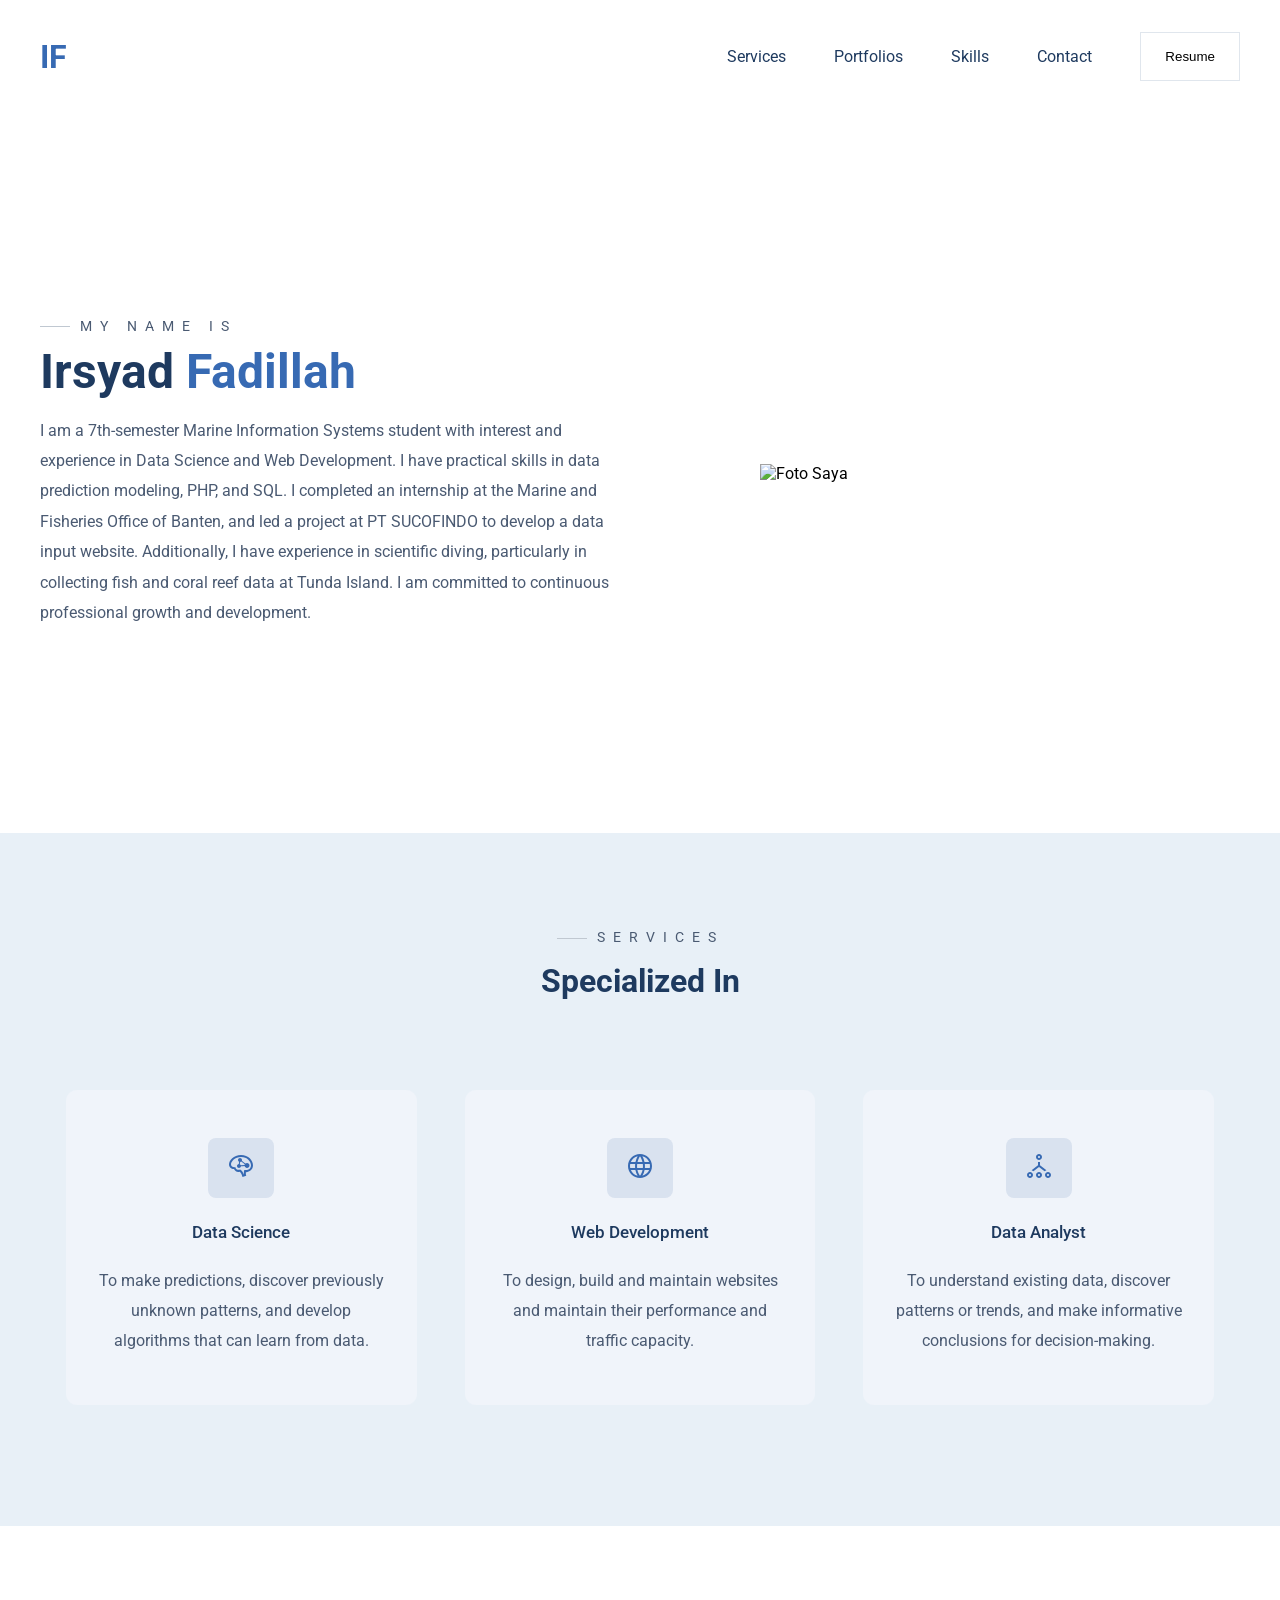
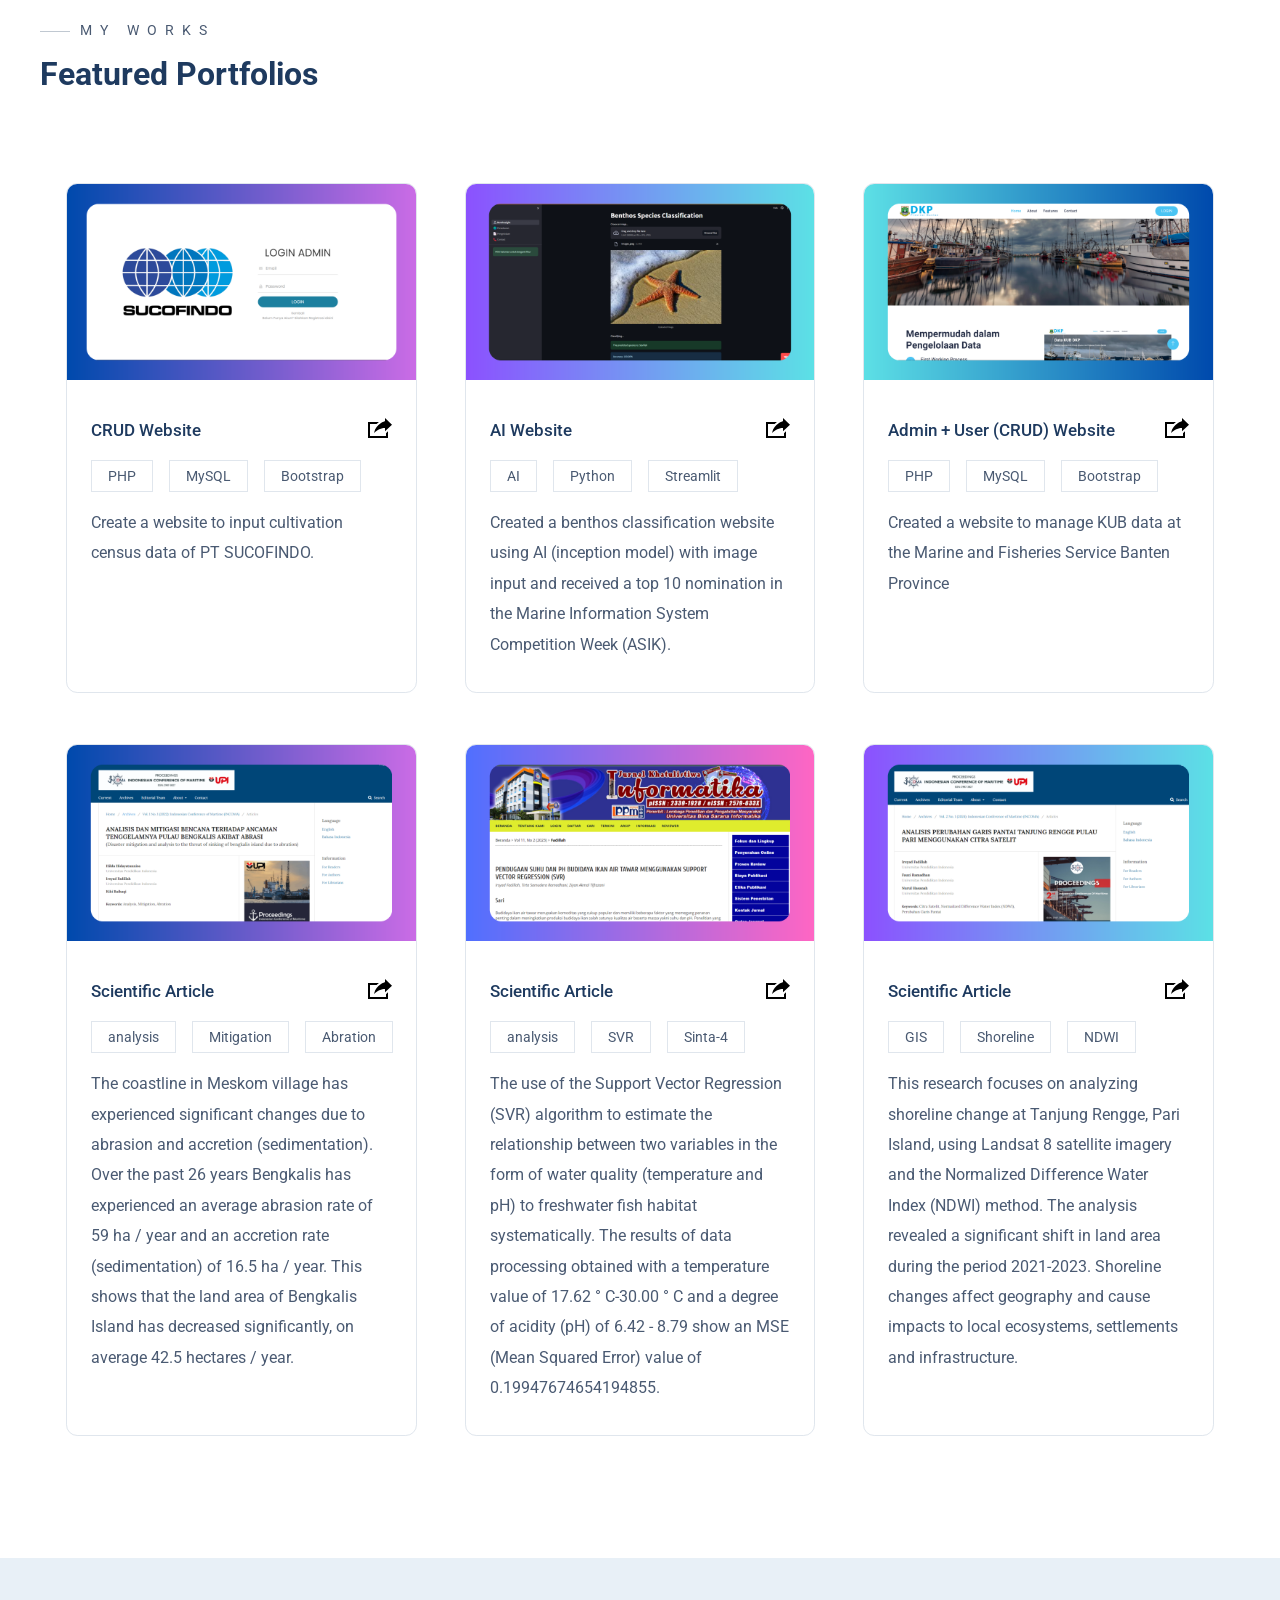
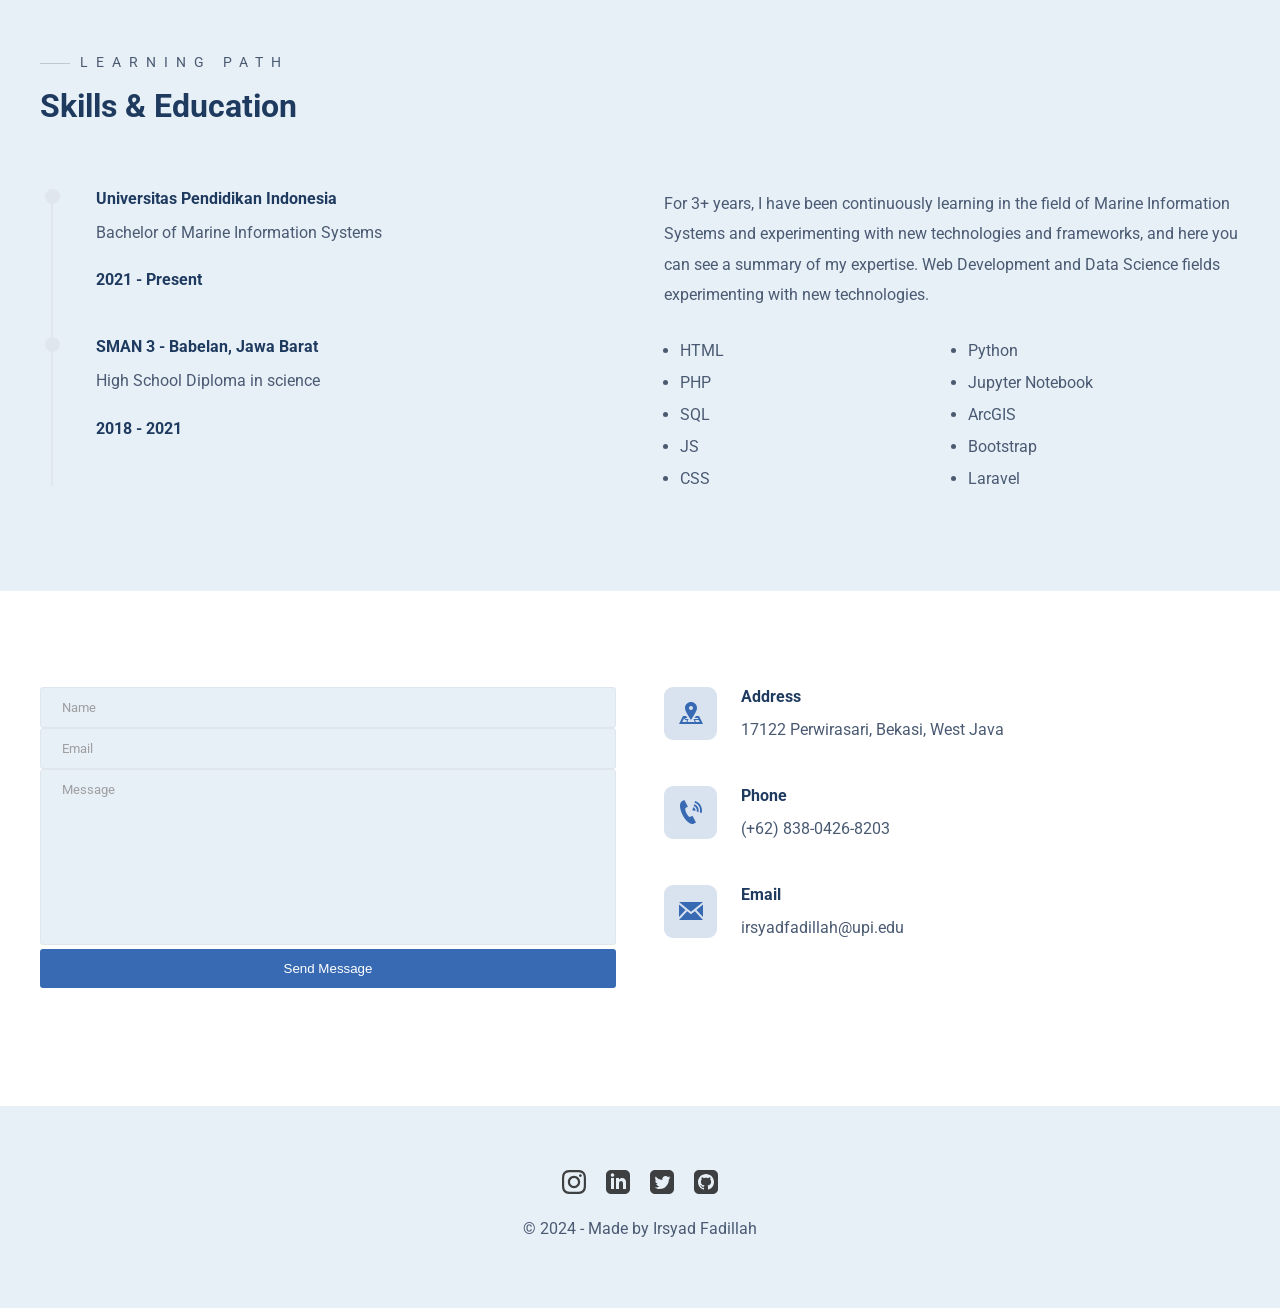
==== index.html @ ae714c8f "Add files via upload" ====
<!DOCTYPE html>
<html lang="en">

<head>
   <meta charset="UTF-8">
   <meta http-equiv="X-UA-Compatible" content="IE=edge">
   <meta name="viewport" content="width=device-width, initial-scale=1.0">
   <title>Irsyad Fadillah - Portofolio</title>
   <link rel="stylesheet" href="styles/style.css">
   <link rel="stylesheet" href="styles/responsive.css">
</head>

<body>
   <!-- Header -->
   <header>
      <div class="main-container">
         <div class="nav">
            <div class="logo">
               <a href="/">IF</a>
            </div>
            <nav>
               <ul>
                  <li><a href="#services">Services</a></li>
                  <li><a href="#portfolios">Portfolios</a></li>
                  <li><a href="#skills">Skills</a></li>
                  <li><a href="#contact">Contact</a></li>
                  <li>
                     <a href="Irsyad Fadillah-CV.pdf" target="_blank">
                        <button class="btn">Resume</button>
                     </a>
                  </li>
               </ul>
            </nav>

            <div class="burger">
               <div class="line-1"></div>
               <div class="line-2"></div>
               <div class="line-3"></div>
            </div>
         </div>
         <section id="hero">
            <div class="hero-left">
               <h3 class="pre-title">My name is</h3>
               <h1 class="hero-name">Irsyad <span>Fadillah</span></h1>
               <p>
                  I am a 7th-semester Marine Information Systems student with interest and experience in Data
                  Science and Web Development. I have practical skills in data prediction modeling, PHP, and SQL.
                  I completed an internship at the Marine and Fisheries Office of Banten, and led a project at PT
                  SUCOFINDO to develop a data input website. Additionally, I have experience in scientific diving,
                  particularly in collecting fish and coral reef data at Tunda Island. I am committed to continuous
                  professional growth and development.
               </p>
            </div>
            <div class="hero-right">
               <img src="./images/ppbiru.png" alt="Foto Saya">
            </div>
         </section>
      </div>
   </header>
   <!-- End Header -->
   <!-- services -->
   <section id="services">
      <div class="services main-container">
         <h3 class="pre-title">Services</h3>
         <h1 class="section-title services-title">Specialized In</h1>

         <div class="grid-3">
            <!-- sevices1 -->
            <div class="service">
               <div class="service-icon">
                  <svg width="24" height="24" xmlns="http://www.w3.org/2000/svg" fill-rule="evenodd"
                     clip-rule="evenodd">
                     <path
                        d="M24 11.374c0 4.55-3.783 6.96-7.146 6.796-.151 1.448.061 2.642.384 3.641l-3.72 1.189c-.338-1.129-.993-3.822-2.752-5.279-2.728.802-4.969-.646-5.784-2.627-2.833.046-4.982-1.836-4.982-4.553 0-4.199 4.604-9.541 11.99-9.541 7.532 0 12.01 5.377 12.01 10.374zm-21.992-1.069c-.145 2.352 2.179 3.07 4.44 2.826.336 2.429 2.806 3.279 4.652 2.396 1.551.74 2.747 2.37 3.729 4.967l.002.006.111-.036c-.219-1.579-.09-3.324.36-4.528 3.907.686 6.849-1.153 6.69-4.828-.166-3.829-3.657-8.011-9.843-8.109-6.302-.041-9.957 4.255-10.141 7.306zm8.165-2.484c-.692-.314-1.173-1.012-1.173-1.821 0-1.104.896-2 2-2s2 .896 2 2c0 .26-.05.509-.141.738 1.215.911 2.405 1.855 3.6 2.794.424-.333.96-.532 1.541-.532 1.38 0 2.5 1.12 2.5 2.5s-1.12 2.5-2.5 2.5c-1.171 0-2.155-.807-2.426-1.895-1.201.098-2.404.173-3.606.254-.17.933-.987 1.641-1.968 1.641-1.104 0-2-.896-2-2 0-1.033.784-1.884 1.79-1.989.12-.731.252-1.46.383-2.19zm2.059-.246c-.296.232-.66.383-1.057.417l-.363 2.18c.504.224.898.651 1.079 1.177l3.648-.289c.047-.267.137-.519.262-.749l-3.569-2.736z" />
                  </svg>
               </div>
               <h4>Data Science</h4>
               <p>
                  To make predictions, discover previously unknown patterns, and develop algorithms that can learn from
                  data.
               </p>
            </div>
            <!-- sevices2 -->
            <div class="service">
               <div class="service-icon">
                  <svg width="24" height="24" xmlns="http://www.w3.org/2000/svg" fill-rule="evenodd"
                     clip-rule="evenodd">
                     <path
                        d="M12 0c6.623 0 12 5.377 12 12s-5.377 12-12 12-12-5.377-12-12 5.377-12 12-12m2.557 16h-5.115c.546 2.46 1.441 4.114 2.558 5.744 1.194-1.741 2.041-3.41 2.557-5.744m-7.157 0h-4.567c1.236 2.825 3.704 4.972 6.755 5.716-1.048-1.733-1.783-3.658-2.188-5.716m13.767 0h-4.567c-.391 1.988-1.095 3.887-2.175 5.694 3.012-.763 5.517-2.895 6.742-5.694m-14.005-6h-4.962c-.267 1.313-.267 2.685 0 4h4.915c-.119-1.329-.101-2.672.047-4m7.661 0h-5.647c-.165 1.326-.185 2.672-.053 4h5.753c.133-1.328.111-2.673-.053-4m6.977 0h-4.963c.148 1.328.166 2.671.048 4h4.915c.26-1.285.273-2.648 0-4m-12.156-7.729c-3.077.732-5.567 2.886-6.811 5.729h4.653c.435-2.042 1.178-3.985 2.158-5.729m2.355-.048c-1.089 1.77-1.91 3.453-2.463 5.777h4.927c-.534-2.246-1.337-3.948-2.464-5.777m2.368.069c1.013 1.812 1.733 3.76 2.146 5.708h4.654c-1.232-2.816-3.762-4.958-6.8-5.708" />
                  </svg>
               </div>
               <h4>Web Development</h4>
               <p>
                  To design, build and maintain websites and maintain their performance and traffic capacity.
               </p>
            </div>
            <!-- sevices3 -->
            <div class="service">
               <div class="service-icon">
                  <svg xmlns="http://www.w3.org/2000/svg" width="24" height="24" viewBox="0 0 24 24">
                     <path
                        d="M3 20c.552 0 1 .449 1 1s-.448 1-1 1-1-.449-1-1 .448-1 1-1zm0-2c-1.656 0-3 1.343-3 3s1.344 3 3 3 3-1.343 3-3-1.344-3-3-3zm9 2c.552 0 1 .449 1 1s-.448 1-1 1-1-.449-1-1 .448-1 1-1zm0-2c-1.656 0-3 1.343-3 3s1.344 3 3 3 3-1.343 3-3-1.344-3-3-3zm0-16c.552 0 1 .449 1 1s-.448 1-1 1-1-.449-1-1 .448-1 1-1zm0-2c-1.656 0-3 1.343-3 3s1.344 3 3 3 3-1.343 3-3-1.344-3-3-3zm9 20c.552 0 1 .449 1 1s-.448 1-1 1-1-.449-1-1 .448-1 1-1zm0-2c-1.656 0-3 1.343-3 3s1.344 3 3 3 3-1.343 3-3-1.344-3-3-3zm-1.577-1.721l-6.423-5.028v-3.352c-.323.066-.658.101-1 .101s-.677-.035-1-.101v3.352l-6.424 5.028c.695.233 1.323.602 1.844 1.093l5.58-4.372 5.579 4.373c.522-.492 1.15-.861 1.844-1.094z" />
                  </svg>
               </div>
               <h4>Data Analyst</h4>
               <p>
                  To understand existing data, discover patterns or trends, and make informative conclusions for
                  decision-making.
               </p>
            </div>

         </div>
      </div>
   </section>
   <!-- end of services -->
   <!-- Portfolio -->
   <section id="portfolios">
      <div class="portfolios main-container">
         <h3 class="pre-title">My Works</h3>
         <h1 class="section-title">Featured Portfolios</h1>

         <div class="grid-3">
            <!-- portfolio1 -->
            <div class="portfolio">
               <div class="portfolio-cover">
                  <img src="./images/portfolios/p1.png" alt="nama project">
               </div>

               <div class="portfolio-info">
                  <div class="portfolio-title">
                     <h4>CRUD Website</h4>
                     <a href="https://github.com/IrsyadFadillah/adm_prokon_sucofindo.git" class="portfolio-link">
                        <svg xmlns="http://www.w3.org/2000/svg" width="24" height="24" viewBox="0 0 24 24">
                           <path
                              d="M6 17c2.269-9.881 11-11.667 11-11.667v-3.333l7 6.637-7 6.696v-3.333s-6.17-.171-11 5zm12 .145v2.855h-16v-12h6.598c.768-.787 1.561-1.449 2.339-2h-10.937v16h20v-6.769l-2 1.914z" />
                        </svg>
                     </a>
                  </div>

                  <div class="portfolio-tags">
                     <div>PHP</div>
                     <div>MySQL</div>
                     <div>Bootstrap</div>
                  </div>

                  <p>Create a website to input cultivation census data of PT SUCOFINDO.
                  </p>
               </div>
            </div>

            <!-- portfolio2 -->
            <div class="portfolio">
               <div class="portfolio-cover">
                  <img src="./images/portfolios/p2.png" alt="nama project">
               </div>

               <div class="portfolio-info">
                  <div class="portfolio-title">
                     <h4>AI Website</h4>
                     <a href="https://asik23-g2ykqtkp7nmaty7fi8ausm.streamlit.app/" class="portfolio-link">
                        <svg xmlns="http://www.w3.org/2000/svg" width="24" height="24" viewBox="0 0 24 24">
                           <path
                              d="M6 17c2.269-9.881 11-11.667 11-11.667v-3.333l7 6.637-7 6.696v-3.333s-6.17-.171-11 5zm12 .145v2.855h-16v-12h6.598c.768-.787 1.561-1.449 2.339-2h-10.937v16h20v-6.769l-2 1.914z" />
                        </svg>
                     </a>
                  </div>

                  <div class="portfolio-tags">
                     <div>AI</div>
                     <div>Python</div>
                     <div>Streamlit</div>
                  </div>

                  <p>Created a benthos classification website using AI (inception model) with image input and received a
                     top 10 nomination in the Marine Information System Competition Week (ASIK).
                  </p>
               </div>
            </div>

            <!-- portfolio3 -->
            <div class="portfolio">
               <div class="portfolio-cover">
                  <img src="./images/portfolios/p3.png" alt="nama project">
               </div>

               <div class="portfolio-info">
                  <div class="portfolio-title">
                     <h4>Admin + User (CRUD) Website</h4>
                     <a href="https://github.com/IrsyadFadillah/dkp_kub.git" class="portfolio-link">
                        <svg xmlns="http://www.w3.org/2000/svg" width="24" height="24" viewBox="0 0 24 24">
                           <path
                              d="M6 17c2.269-9.881 11-11.667 11-11.667v-3.333l7 6.637-7 6.696v-3.333s-6.17-.171-11 5zm12 .145v2.855h-16v-12h6.598c.768-.787 1.561-1.449 2.339-2h-10.937v16h20v-6.769l-2 1.914z" />
                        </svg>
                     </a>
                  </div>

                  <div class="portfolio-tags">
                     <div>PHP</div>
                     <div>MySQL</div>
                     <div>Bootstrap</div>
                  </div>

                  <p>Created a website to manage KUB data at the Marine and Fisheries Service Banten Province
                  </p>
               </div>
            </div>


         </div>
         <div class="grid-3">
            <!-- portfolio4 -->
            <div class="portfolio">
               <div class="portfolio-cover">
                  <img src="./images/portfolios/p4.png" alt="nama project">
               </div>

               <div class="portfolio-info">
                  <div class="portfolio-title">
                     <h4>Scientific Article</h4>
                     <a href="http://proceedings.upi.edu/index.php/INCOMA/article/view/2690" class="portfolio-link">
                        <svg xmlns="http://www.w3.org/2000/svg" width="24" height="24" viewBox="0 0 24 24">
                           <path
                              d="M6 17c2.269-9.881 11-11.667 11-11.667v-3.333l7 6.637-7 6.696v-3.333s-6.17-.171-11 5zm12 .145v2.855h-16v-12h6.598c.768-.787 1.561-1.449 2.339-2h-10.937v16h20v-6.769l-2 1.914z" />
                        </svg>
                     </a>
                  </div>

                  <div class="portfolio-tags">
                     <div>analysis</div>
                     <div>Mitigation</div>
                     <div>Abration</div>
                  </div>

                  <p>The coastline in Meskom village has experienced significant changes due to abrasion and accretion
                     (sedimentation). Over the past 26 years Bengkalis has experienced an average abrasion rate of 59 ha
                     / year and an accretion rate (sedimentation) of 16.5 ha / year. This shows that the land area of
                     Bengkalis Island has decreased significantly, on average 42.5 hectares / year.
                  </p>
               </div>
            </div>

            <!-- portfolio5 -->
            <div class="portfolio">
               <div class="portfolio-cover">
                  <img src="./images/portfolios/p5.png" alt="nama project">
               </div>

               <div class="portfolio-info">
                  <div class="portfolio-title">
                     <h4>Scientific Article</h4>
                     <a href="https://ejournal.bsi.ac.id/ejurnal/index.php/khatulistiwa/article/view/16177"
                        class="portfolio-link">
                        <svg xmlns="http://www.w3.org/2000/svg" width="24" height="24" viewBox="0 0 24 24">
                           <path
                              d="M6 17c2.269-9.881 11-11.667 11-11.667v-3.333l7 6.637-7 6.696v-3.333s-6.17-.171-11 5zm12 .145v2.855h-16v-12h6.598c.768-.787 1.561-1.449 2.339-2h-10.937v16h20v-6.769l-2 1.914z" />
                        </svg>
                     </a>
                  </div>

                  <div class="portfolio-tags">
                     <div>analysis</div>
                     <div>SVR</div>
                     <div>Sinta-4</div>
                  </div>

                  <p>The use of the Support Vector Regression (SVR) algorithm to estimate the relationship between two
                     variables in the form of water quality (temperature and pH) to freshwater fish habitat
                     systematically. The results of data processing obtained with a temperature value of 17.62 ° C-30.00
                     ° C and a degree of acidity (pH) of 6.42 - 8.79 show an MSE (Mean Squared Error) value of
                     0.19947674654194855.
               </div>
            </div>

            <!-- portfolio6 -->
            <div class="portfolio">
               <div class="portfolio-cover">
                  <img src="./images/portfolios/p6.png" alt="nama project">
               </div>

               <div class="portfolio-info">
                  <div class="portfolio-title">
                     <h4>Scientific Article</h4>
                     <a href="http://proceedings.upi.edu/index.php/INCOMA/article/view/3523" class="portfolio-link">
                        <svg xmlns="http://www.w3.org/2000/svg" width="24" height="24" viewBox="0 0 24 24">
                           <path
                              d="M6 17c2.269-9.881 11-11.667 11-11.667v-3.333l7 6.637-7 6.696v-3.333s-6.17-.171-11 5zm12 .145v2.855h-16v-12h6.598c.768-.787 1.561-1.449 2.339-2h-10.937v16h20v-6.769l-2 1.914z" />
                        </svg>
                     </a>
                  </div>

                  <div class="portfolio-tags">
                     <div>GIS</div>
                     <div>Shoreline</div>
                     <div>NDWI</div>
                  </div>

                  <p>This research focuses on analyzing shoreline change at Tanjung Rengge, Pari Island, using Landsat 8
                     satellite imagery and the Normalized Difference Water Index (NDWI) method. The analysis revealed a
                     significant shift in land area during the period 2021-2023. Shoreline changes affect geography and
                     cause impacts to local ecosystems, settlements and infrastructure.
                  </p>
               </div>
            </div>
         </div>
      </div>
   </section>
   <!-- end of portfolio -->
   <!-- Skills & Education -->
   <section id="skills">
      <div class="skills main-container">
         <h3 class="pre-title">Learning Path</h3>
         <h1 class="section-title">Skills & Education</h1>

         <div class="skills-grid">
            <div class="skills-left">
               <!-- education1 -->
               <div class="education">
                  <div class="line">
                     <div></div>
                  </div>

                  <div class="education-info">
                     <h4 class="education-title">Universitas Pendidikan Indonesia</h4>
                     <p>Bachelor of Marine Information Systems</p>
                     <h4 class="education-years">2021 - Present</h4>
                  </div>
               </div>

               <!-- education2 -->
               <div class="education">
                  <div class="line">
                     <div></div>
                  </div>

                  <div class="education-info">
                     <h4 class="education-title">SMAN 3 - Babelan, Jawa Barat</h4>
                     <p>High School Diploma in science</p>
                     <h4 class="education-years">2018 - 2021</h4>
                  </div>
               </div>

               <!-- education3 -->
               <!-- <div class="education">
                  <div class="line">
                     <div></div>
                  </div>

                  <div class="education-info">
                     <h4 class="education-title">Universitas Pendidikan Indonesia</h4>
                     <p>Bachelor of Marine Information Systems</p>
                     <h4 class="education-years">2021 - 2025</h4>
                  </div>
               </div> -->
            </div>
            <div class="skills-right">
               <P>For 3+ years, I have been continuously learning in the field of Marine Information Systems and
                  experimenting with new technologies and frameworks, and here you can see a summary of my expertise.
                  Web Development and Data Science fields experimenting with new technologies.
               </P>
               <div class="skills-list">
                  <ul>
                     <li>HTML</li>
                     <li>PHP</li>
                     <li>SQL</li>
                     <li>JS</li>
                     <li>CSS</li>
                  </ul>

                  <ul>
                     <li>Python</li>
                     <li>Jupyter Notebook</li>
                     <li>ArcGIS</li>
                     <li>Bootstrap</li>
                     <li>Laravel</li>
                  </ul>
               </div>
            </div>
         </div>
      </div>
   </section>
   <!-- End of Skills & Education -->
   <!--Contact  -->
   <section id="contact">
      <div class="contact main-container">
         <div class="contact-left">
            <form class="contact-form" action="https://formspree.io/f/mdknzgjq" method="POST">
               <div>
                  <input type="text" placeholder="Name" name="name">
               </div>
               <div>
                  <input type="email" placeholder="Email" name="email">
               </div>
               <div>
                  <textarea name="message" placeholder="Message" id="message" cols="30" rows="10"></textarea>
               </div>
               <div>
                  <button class="btn-submit">Send Message</button>
               </div>
            </form>
         </div>
         <div class="contact-right">
            <!-- contact item1 -->
            <div class="contact-item">
               <div class="contact-item-icon">
                  <svg xmlns="http://www.w3.org/2000/svg" width="24" height="24" viewBox="0 0 24 24">
                     <path
                        d="M12 1c-3.148 0-6 2.553-6 5.702 0 3.148 2.602 6.907 6 12.298 3.398-5.391 6-9.15 6-12.298 0-3.149-2.851-5.702-6-5.702zm0 8c-1.105 0-2-.895-2-2s.895-2 2-2 2 .895 2 2-.895 2-2 2zm8 6h-3.135c-.385.641-.798 1.309-1.232 2h3.131l.5 1h-4.264l-.344.544-.289.456h.558l.858 2h-7.488l.858-2h.479l-.289-.456-.343-.544h-2.042l-1.011-1h2.42c-.435-.691-.848-1.359-1.232-2h-3.135l-4 8h24l-4-8zm-12.794 6h-3.97l1.764-3.528 1.516 1.528h1.549l-.859 2zm8.808-2h3.75l1 2h-3.892l-.858-2z" />
                  </svg>
               </div>
               <div class="contact-item-detail">
                  <h4>Address</h4>
                  <p>17122 Perwirasari, Bekasi, West Java</p>
               </div>
            </div>

            <!-- contact item2 -->
            <div class="contact-item">
               <div class="contact-item-icon">
                  <svg xmlns="http://www.w3.org/2000/svg" width="24" height="24" viewBox="0 0 24 24">
                     <path
                        d="M14.89 23.654c-7.367 3.367-18.802-18.86-11.601-22.615l2.107-1.039 3.492 6.817-2.082 1.026c-2.189 1.174 2.37 10.08 4.609 8.994.091-.041 2.057-1.007 2.064-1.011l3.521 6.795c-.008.004-1.989.978-2.11 1.033zm-1.538-13.409l2.917.87c.223-.747.16-1.579-.24-2.317-.399-.739-1.062-1.247-1.808-1.469l-.869 2.916zm1.804-6.058c1.551.462 2.926 1.516 3.756 3.051.831 1.536.96 3.263.498 4.813l-1.795-.535c.325-1.091.233-2.306-.352-3.387-.583-1.081-1.551-1.822-2.643-2.146l.536-1.796zm.95-3.187c2.365.705 4.463 2.312 5.729 4.656 1.269 2.343 1.466 4.978.761 7.344l-1.84-.548c.564-1.895.406-4.006-.608-5.882-1.016-1.877-2.696-3.165-4.591-3.729l.549-1.841z" />
                  </svg>
               </div>
               <div class="contact-item-detail">
                  <h4>Phone</h4>
                  <p>(+62) 838-0426-8203</p>
               </div>
            </div>

            <!-- contact item3 -->
            <div class="contact-item">
               <div class="contact-item-icon">
                  <svg xmlns="http://www.w3.org/2000/svg" width="24" height="24" viewBox="0 0 24 24">
                     <path
                        d="M12 12.713l-11.985-9.713h23.971l-11.986 9.713zm-5.425-1.822l-6.575-5.329v12.501l6.575-7.172zm10.85 0l6.575 7.172v-12.501l-6.575 5.329zm-1.557 1.261l-3.868 3.135-3.868-3.135-8.11 8.848h23.956l-8.11-8.848z" />
                  </svg>
               </div>
               <div class="contact-item-detail">
                  <h4>Email</h4>
                  <p>irsyadfadillah@upi.edu</p>
               </div>
            </div>

         </div>
      </div>
   </section>
   <!--End of Contact  -->
   <!-- Footer -->
   <footer>
      <div class="footer-icons">
         <a href="https://www.instagram.com/irsfa.11">
            <svg xmlns="http://www.w3.org/2000/svg" width="24" height="24" viewBox="0 0 24 24">
               <path
                  d="M12 2.163c3.204 0 3.584.012 4.85.07 3.252.148 4.771 1.691 4.919 4.919.058 1.265.069 1.645.069 4.849 0 3.205-.012 3.584-.069 4.849-.149 3.225-1.664 4.771-4.919 4.919-1.266.058-1.644.07-4.85.07-3.204 0-3.584-.012-4.849-.07-3.26-.149-4.771-1.699-4.919-4.92-.058-1.265-.07-1.644-.07-4.849 0-3.204.013-3.583.07-4.849.149-3.227 1.664-4.771 4.919-4.919 1.266-.057 1.645-.069 4.849-.069zm0-2.163c-3.259 0-3.667.014-4.947.072-4.358.2-6.78 2.618-6.98 6.98-.059 1.281-.073 1.689-.073 4.948 0 3.259.014 3.668.072 4.948.2 4.358 2.618 6.78 6.98 6.98 1.281.058 1.689.072 4.948.072 3.259 0 3.668-.014 4.948-.072 4.354-.2 6.782-2.618 6.979-6.98.059-1.28.073-1.689.073-4.948 0-3.259-.014-3.667-.072-4.947-.196-4.354-2.617-6.78-6.979-6.98-1.281-.059-1.69-.073-4.949-.073zm0 5.838c-3.403 0-6.162 2.759-6.162 6.162s2.759 6.163 6.162 6.163 6.162-2.759 6.162-6.163c0-3.403-2.759-6.162-6.162-6.162zm0 10.162c-2.209 0-4-1.79-4-4 0-2.209 1.791-4 4-4s4 1.791 4 4c0 2.21-1.791 4-4 4zm6.406-11.845c-.796 0-1.441.645-1.441 1.44s.645 1.44 1.441 1.44c.795 0 1.439-.645 1.439-1.44s-.644-1.44-1.439-1.44z" />
            </svg>
         </a>
         <a href="https://www.linkedin.com/in/irsyad-fadillah/">
            <svg xmlns="http://www.w3.org/2000/svg" width="24" height="24" viewBox="0 0 24 24">
               <path
                  d="M19 0h-14c-2.761 0-5 2.239-5 5v14c0 2.761 2.239 5 5 5h14c2.762 0 5-2.239 5-5v-14c0-2.761-2.238-5-5-5zm-11 19h-3v-11h3v11zm-1.5-12.268c-.966 0-1.75-.79-1.75-1.764s.784-1.764 1.75-1.764 1.75.79 1.75 1.764-.783 1.764-1.75 1.764zm13.5 12.268h-3v-5.604c0-3.368-4-3.113-4 0v5.604h-3v-11h3v1.765c1.396-2.586 7-2.777 7 2.476v6.759z" />
            </svg>
         </a>
         <a href="https://x.com/Irsfadill">
            <svg xmlns="http://www.w3.org/2000/svg" width="24" height="24" viewBox="0 0 24 24">
               <path
                  d="M19 0h-14c-2.761 0-5 2.239-5 5v14c0 2.761 2.239 5 5 5h14c2.762 0 5-2.239 5-5v-14c0-2.761-2.238-5-5-5zm-.139 9.237c.209 4.617-3.234 9.765-9.33 9.765-1.854 0-3.579-.543-5.032-1.475 1.742.205 3.48-.278 4.86-1.359-1.437-.027-2.649-.976-3.066-2.28.515.098 1.021.069 1.482-.056-1.579-.317-2.668-1.739-2.633-3.26.442.246.949.394 1.486.411-1.461-.977-1.875-2.907-1.016-4.383 1.619 1.986 4.038 3.293 6.766 3.43-.479-2.053 1.08-4.03 3.199-4.03.943 0 1.797.398 2.395 1.037.748-.147 1.451-.42 2.086-.796-.246.767-.766 1.41-1.443 1.816.664-.08 1.297-.256 1.885-.517-.439.656-.996 1.234-1.639 1.697z" />
            </svg>
         </a>
         <a href="https://github.com/IrsyadFadillah">
            <svg xmlns="http://www.w3.org/2000/svg" width="24" height="24" viewBox="0 0 24 24">
               <path
                  d="M19 0h-14c-2.761 0-5 2.239-5 5v14c0 2.761 2.239 5 5 5h14c2.762 0 5-2.239 5-5v-14c0-2.761-2.238-5-5-5zm-4.466 19.59c-.405.078-.534-.171-.534-.384v-2.195c0-.747-.262-1.233-.55-1.481 1.782-.198 3.654-.875 3.654-3.947 0-.874-.312-1.588-.823-2.147.082-.202.356-1.016-.079-2.117 0 0-.671-.215-2.198.82-.64-.18-1.324-.267-2.004-.271-.68.003-1.364.091-2.003.269-1.528-1.035-2.2-.82-2.2-.82-.434 1.102-.16 1.915-.077 2.118-.512.56-.824 1.273-.824 2.147 0 3.064 1.867 3.751 3.645 3.954-.229.2-.436.552-.508 1.07-.457.204-1.614.557-2.328-.666 0 0-.423-.768-1.227-.825 0 0-.78-.01-.055.487 0 0 .525.246.889 1.17 0 0 .463 1.428 2.688.944v1.489c0 .211-.129.459-.528.385-3.18-1.057-5.472-4.056-5.472-7.59 0-4.419 3.582-8 8-8s8 3.581 8 8c0 3.533-2.289 6.531-5.466 7.59z" />
            </svg>
         </a>
      </div>
      <p>&#169; 2024 - Made by Irsyad Fadillah</p>
   </footer>
   <!-- End of Footer -->
   <script src="scripts/main.js"></script>
</body>

</html>
---- styles/style.css ----
@import url('https://fonts.googleapis.com/css2?family=Roboto:wght@400;500;700;900&display=swap');

:root {
   --primaryTextColor: #1e3a5f; /* Biru tua untuk teks utama */
   --secondaryTextColor: #4a5a72; /* Biru keabu-abuan untuk teks sekunder */

   --borderColor: #e0e6ed; /* Biru sangat muda untuk border */
   --lineColor: #c0c8d1; /* Biru keabu-abuan muda untuk garis */

   --primaryBackgroundColor: #f0f4fa; /* Latar belakang utama dengan nuansa biru sangat muda */
   --secondaryBackgroundColor: #e8f0f7; /* Latar belakang sekunder dengan nuansa biru lembut */
   --thirdBackgroundColor: #d9e2ef; /* Latar belakang ketiga dengan nuansa biru lembut lainnya */

   --primaryIconColor: #376ab3; /* Biru elegan untuk ikon utama */
   --primaryIconColorHover: #2a5491; /* Biru lebih gelap untuk hover ikon */

   --sectionPadding: 6rem 0;

   --itemBorderRadius: 0.7rem;
}


* {
   margin: 0;
   padding: 0;
   box-sizing: border-box;
}

body {
   font-family: "Roboto", sans-serif;
}

h1,
h2,
h3,
h4,
h5,
h6,
strong {
   color: var(--primaryTextColor);
}

p {
   font-size: 1rem;
   line-height: 1.9rem;
}

p,
span,
label,
input,
textarea,
li {
   color: var(--secondaryTextColor);
}

a {
   text-decoration: none;
}

.main-container {
   width: 1200px;
   margin: 0 auto;
}

@media screen and (max-width: 1200px) {
   .main-container {
      width: 90%;
   }
}

/* button */
.btn {
   padding: 1rem 1.5rem;
   background: white;
   border: 1.5px solid var(--borderColor);
   cursor: pointer;
   transition: .2s ease-in-out;
}

.btn:hover {
   box-shadow: rgba(0, 0, 0, 0.04) 0px 3px 5px;
}

/* title */
.section-title {
   margin: 1rem 0 4rem;
   font-size: 2rem;
}

.pre-title {
   text-transform: uppercase;
   letter-spacing: .5rem;
   color: var(--secondaryTextColor);
   position: relative;
   padding-left: 40px;
   width: fit-content;
   font-weight: 400;
   font-size: .9rem;
}

.pre-title::before{
   content: "";
   width: 30px;
   height: 1px;
   background: var(--lineColor);
   position: absolute;
   display: block;
   left: 0;
   top: 50%;
}

/* layout */
.grid-3{
   display: grid;
   grid-template-columns: repeat(auto-fit, minmax(250px,1fr));
   gap: 3rem;
   padding: 1.6rem;
}


/* logo and navigation menu */
.nav {
   display: flex;
   justify-content: space-between;
   padding: 2rem 0;

}

.nav ul {
   list-style: none;
   display: flex;
   gap: 3rem;
}

.logo {
   display: flex;
   align-items: center;
   font-weight: 700;
   font-size: 2rem;
}

.logo a {
   color: var(--primaryIconColor);
}

.nav ul li {
   display: flex;
   align-items: center;
}

.nav ul li a {
   color: var(--primaryTextColor);
}
   
/* burger */
.burger div {
   width: 25px;
   height: 2px;
   background-color: #000;
   margin: 7px;
   transition: all .3s;
   z-index: 99;
}

.burger {
   display: none;
   z-index: 99;
   position: fixed;
   top: 33px;
   right: 35px;
}

#hero {
   height: 720px;
   display: grid;
   grid-template-columns: 1fr 1fr;
   align-items: center;
}

.hero-name{
   font-size: 3rem;
   font-weight: 700;
   margin: .5rem 0 1rem;
   ;
}

.hero-name span{
   color: var(--primaryIconColor);
}

.hero-right img{
   width: 60%;
}

.hero-right {
   display: flex;
   justify-content: center;
}

/* Services Section */
#services{
   background-color: var(--secondaryBackgroundColor);
   padding: var(--sectionPadding);
}

.services .pre-title{
   margin: 0 auto;
}

.services-title{
   text-align: center;
}

.service{
   padding: 3rem 2rem;
   text-align: center;
   background: var(--primaryBackgroundColor);
   border-radius: var(--itemBorderRadius);
}

.service h4{
   margin: 1.5rem 0;
   font-weight: 500;
   font-size: 1.05rem ;
}

.service-icon{
   background:var(--thirdBackgroundColor);
   width: fit-content;
   margin: 0 auto;
   padding: 1rem 1.3rem;
   border-radius: 0.5rem;
}

.service-icon{
   fill: var(--primaryIconColor);
}

/* portfollios section */
#portfolios {
   padding: var(--sectionPadding);
}

.portfolio {
   border-radius: var(--itemBorderRadius);
   overflow: hidden;
   border: 1px solid var(--borderColor);
}

.portfolio-cover img{
   width: 100%;
   height: 100%;
   object-fit: cover;
}

.portfolio-info{
   padding: 2rem 1.5rem;
}

.portfolio-title{
   display: flex;
   justify-content: space-between;
   align-items: center;
   gap: 1rem;
}

.portfolio h4{
   font-weight: 500;
   font-size: 1.05rem;
}

.portfolio-title a svg:hover{
   fill: var(--primaryIconColor);
}

.portfolio-title a svg {
   transition: .2s ease-in-out;
}

.portfolio-tags {
   display: flex;
   gap: 1rem;
   margin: 1rem 0;
}

.portfolio-tags div {
   font-size: .9rem;
   border: 1px solid var(--borderColor);
   padding: .4rem 1rem;
   color: var(--secondaryTextColor);
}

/* Skills & Edu */
#skills{
   padding: var(--sectionPadding);
   background: var(--secondaryBackgroundColor);
}

.skills-grid {
   display: grid;
   grid-template-columns: repeat(auto-fit, minmax(350px, 1fr));
   gap: 3rem;
}

.education{
   display: flex;
   gap: 2rem;
}

.education .line{
   padding: 0 0.7rem;
}

.education .line div {
   width: 2px;
   height: 100%;
   background: var(--borderColor);
   position: relative;
}
.education-info p{
   margin: 0.6rem 0 1.4rem;
}

.education-years {
   margin-bottom: 3rem;
}

/* the dot on the line */
.education .line div:before {
   content: "";
   width: 15px;
   height: 15px;
   background: var(--borderColor);
   border-radius: 50%;
   position: absolute;
   left: -6px;
}

.skills-list {
   display: grid;
   grid-template-columns: 1fr 1fr;
   margin-top: 1.5rem;
}

.skills-right ul {
   line-height: 2rem;
   padding: 0 1rem;
}
 
/* Contact Section */
#contact {
   padding: var(--sectionPadding);
}

.contact {
   display: grid;
   grid-template-columns: repeat(auto-fit, minmax(350px, 1fr));
   gap: 3rem;
}

.contact-form {
   margin-bottom: 1.4rem;
}

.contact-form input, .contact-form textarea {
   width: 100%;
   padding: 0.75rem 1.3rem;
   font-family: "Roboto", sans-serif;
   background: var(--secondaryBackgroundColor);
   border: 1px solid var(--borderColor);
   border-radius: 3px;
   resize: none;
}

.contact-form input::placeholder, .contact-form textarea::placeholder {
   color:#9d9fa1;
}

.contact-form input::focus,
.contact-form textarea::focus {
   outline: none;
   border: 1px solid #7d7d7d;
}

.btn-submit {
   width: 100%;
   padding: .75rem 1.3rem;
   background-color: var(--primaryIconColor);
   color: #FFF;
   border: none;
   border-radius: 3px;
   cursor: pointer;
   transition: 0.2s ease-in-out;
}

.btn-submit:hover {
   background: var(--primaryIconColorHover);
}

.contact-item{
   display: flex;
   gap: 1.5rem;
   margin-bottom: 2.5rem;
}

.contact-item-icon {
   background: var(--thirdBackgroundColor);
   width: 53px;
   height: 53px;
   border-radius: 9px;
   display: flex;
   justify-content: center;
   align-items: center;
}

.contact-item-icon svg {
   fill: var(--primaryIconColor);
}

.contact-item-detail h4 {
   margin-bottom: 0.6rem;
}

/* footer section */
footer {
   padding: 4rem 0;
   background: var(--secondaryBackgroundColor);
   text-align: center;
}

.footer-icons {
   margin-bottom: 1rem;
}

.footer-icons a {
   margin: 0 .5rem;
}

.footer-icons svg {
   fill: #3e3f40;
}

.footer-icons a:hover svg{
   fill: #000;
}
---- styles/responsive.css ----
@media screen and (max-width: 1000px) {
   P {
      font-size: 0.9rem;
      line-height: 1.8rem;
   }

   .grid-3 {
      gap: 1rem;
   }

   .skills-right ul li {
      font-size: 0.9rem;
   }
}

@media screen and (max-width: 825px) {

   /* Burger */
   .burger {
      display: block;
      cursor: pointer;
   }

   .toggle-burger .line-1 {
      transform: rotate(-45deg) translate(-5px, 7px);
   }

   .toggle-burger .line-2 {
      opacity: 0;;
   }

   .toggle-burger .line-3 {
      transform: rotate(45deg) translate(-5px, -7px);
   }

   /* Navigation */
   nav {
      position: fixed;
      width: 50%;
      right: 0;
      top: 0;
      height: 100vh;
      flex-direction: column;
      background: var(--primaryBackgroundColor);
      border-left: 1px solid var(--borderColor);
      z-index: 9;
      transform: translateX(100%);
      transition: .4s ease-in-out;
   }

   nav ul { 
      height: 100vh;
      align-items: center;
      flex-direction: column;
      justify-content: center;
   }  

   .nav-active {
      transform: translateX(0);
   }

   :root {
      --sectionPadding: 4rem 0;
   }

   .section-title {
      font-size: 1.6rem;
      margin: .6rem 0 2.5rem;
   }

   .pre-title {
      font-size: 0.8rem;
   }

   /* hero section */
   #hero {
      grid-template-columns: 1fr;
      height: fit-content;
   }

   .hero-right {
      order: -1;
   }
   
   .hero-right img {
      width: 50%;
   }

   .hero-left {
      text-align: center;
      padding-bottom: 5rem;
   }

   .hero-left .pre-title {
      padding-top: 1.6rem;
      margin: 0 auto;
   }

   .hero-name {
      font-size: 2.3rem;
      margin-bottom: 0.5rem;
   }

   /* skills section */
   .skills-grid {
      gap: 1rem;
   }

   /* footer section */
   footer {
      padding: 2rem 0;
   }
}


@media screen and (max-width: 640px) {
   /* titles */
   .secctiom-title {
      font-size: 1.3rem;
   }

   .pre-title {
      font-size: .7rem;
   }
}
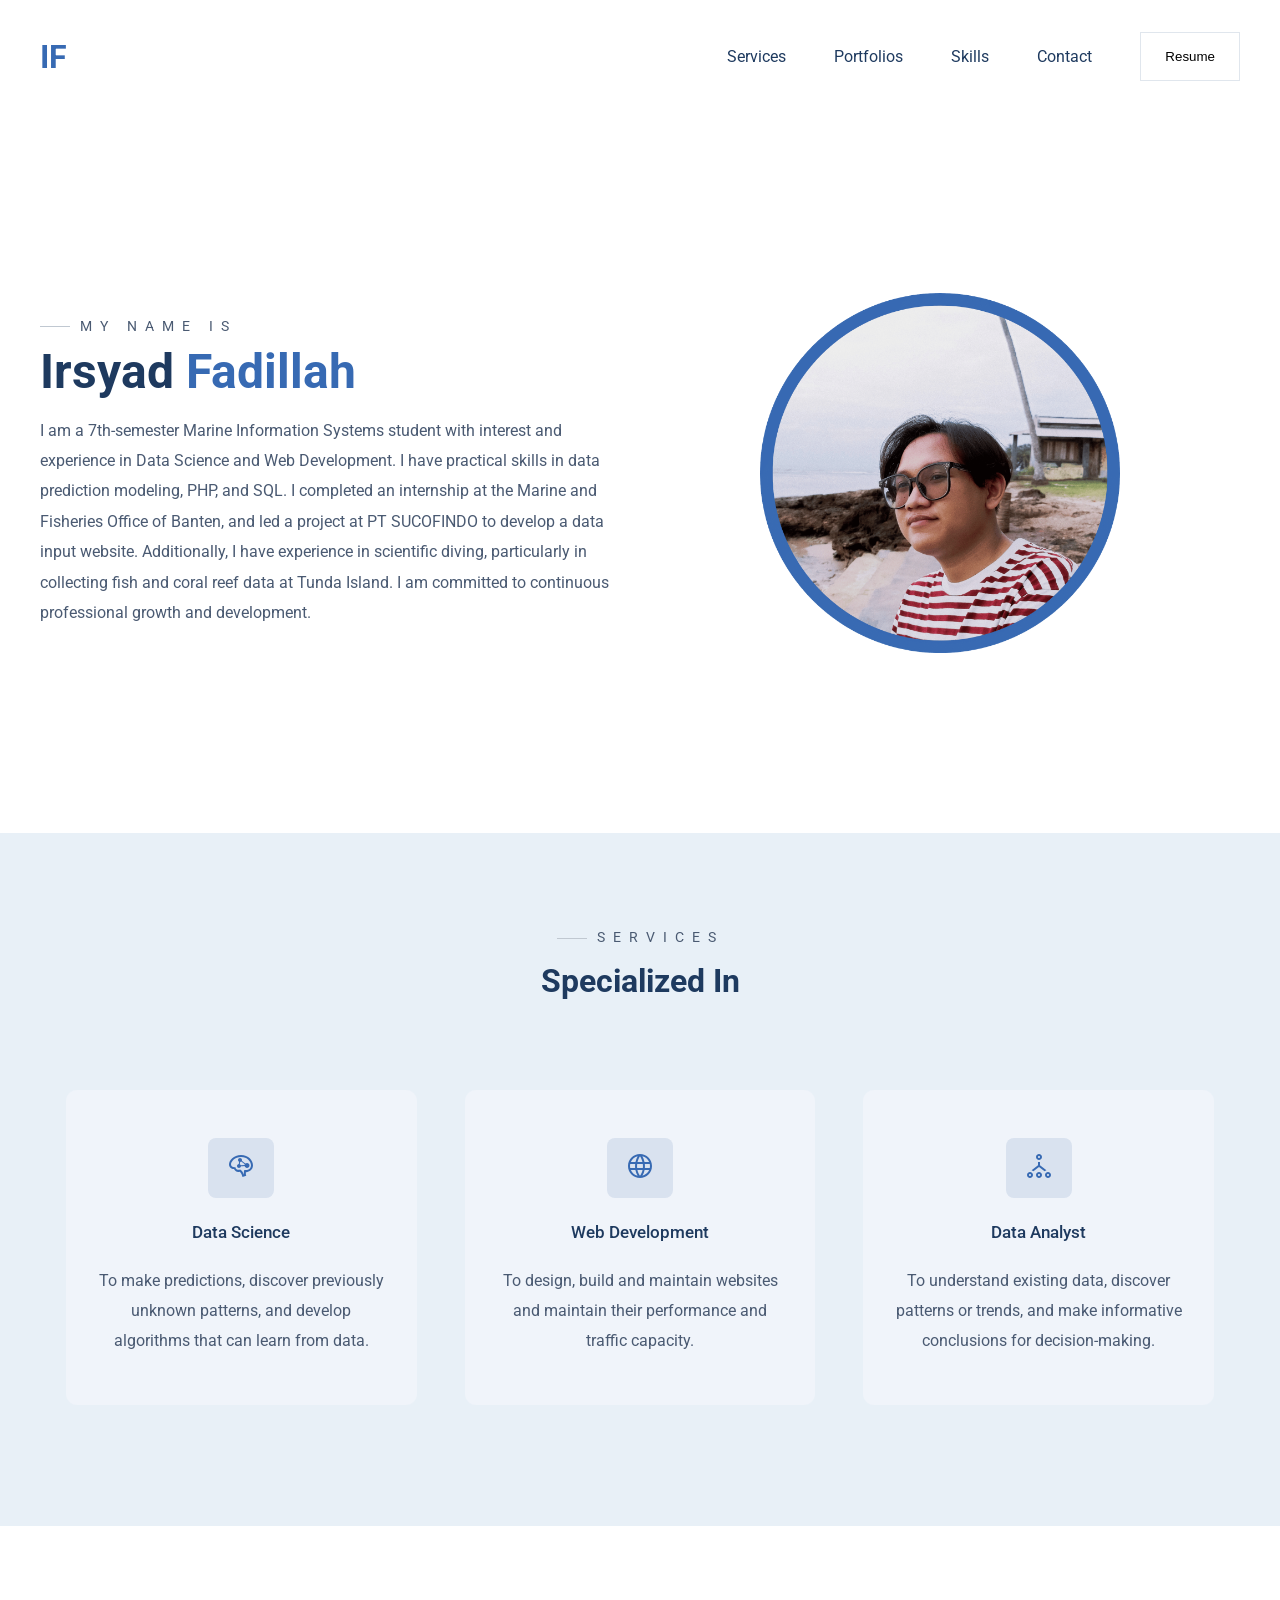
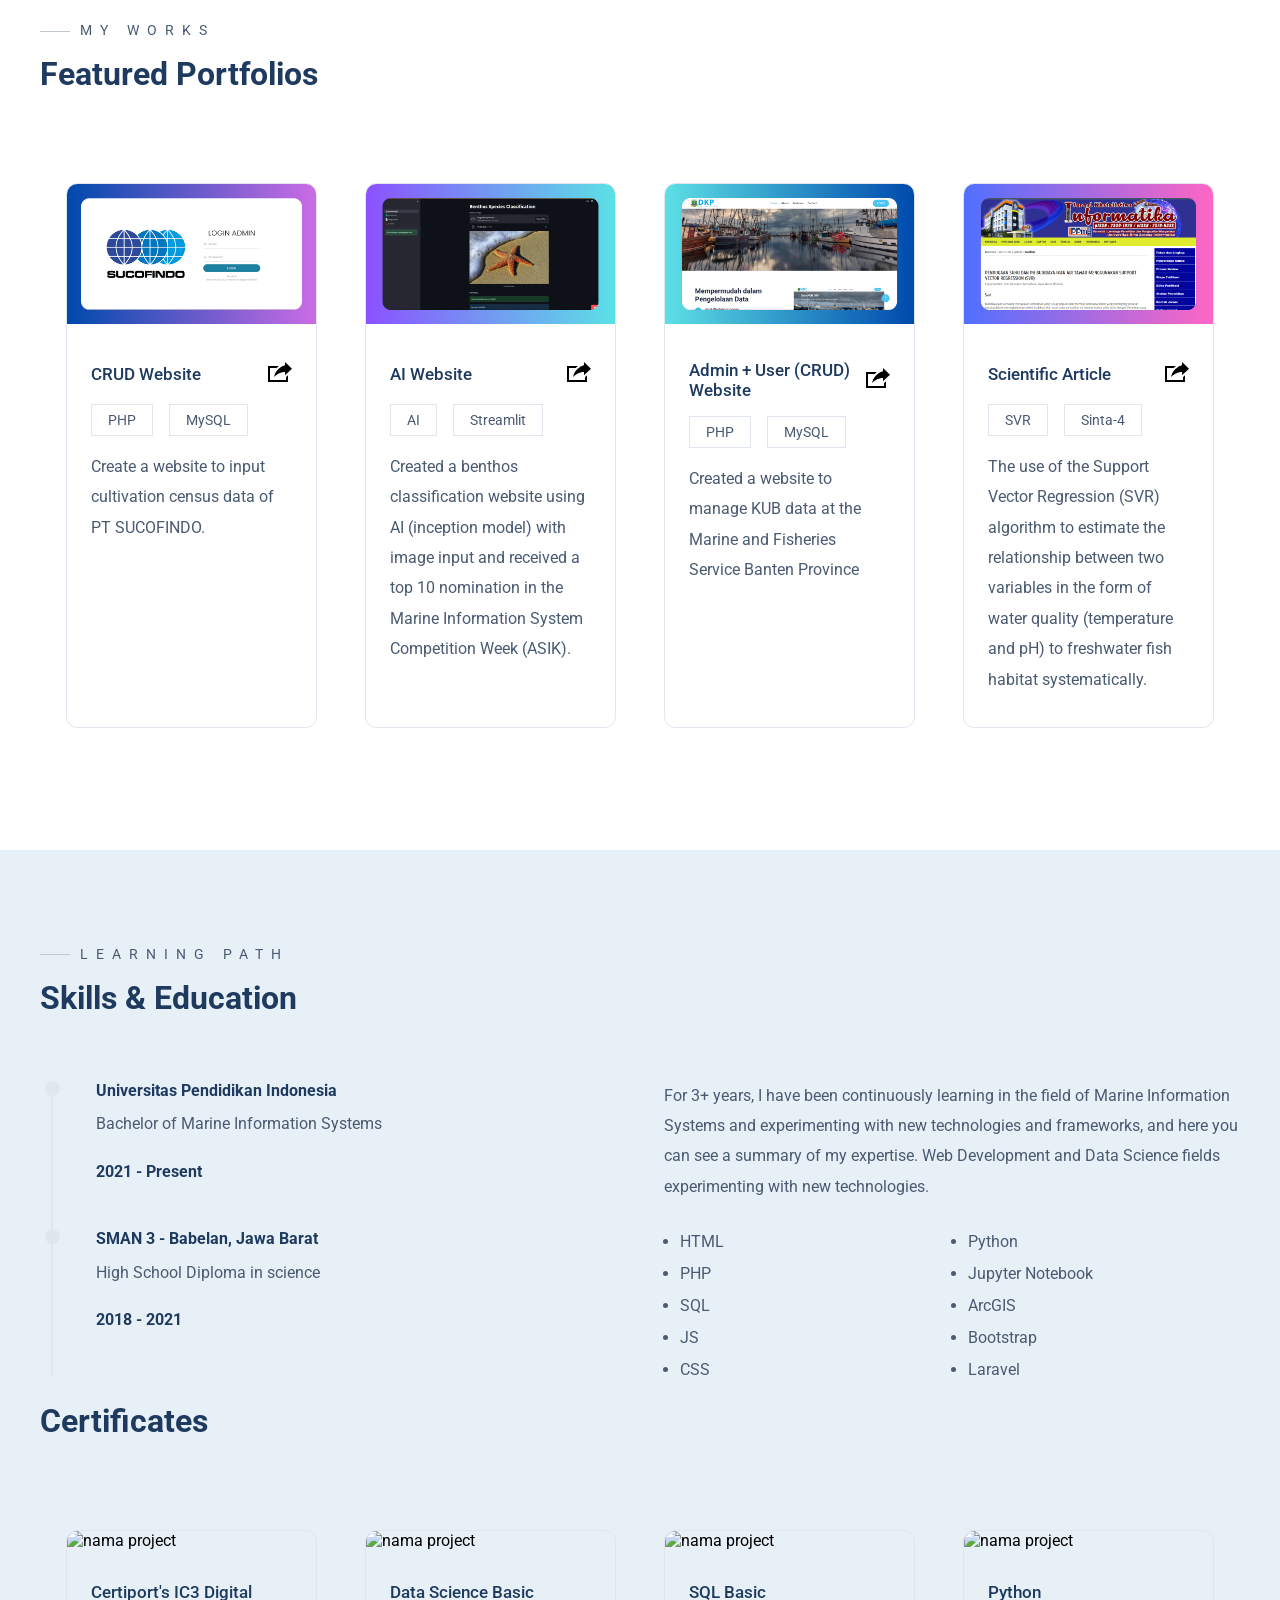
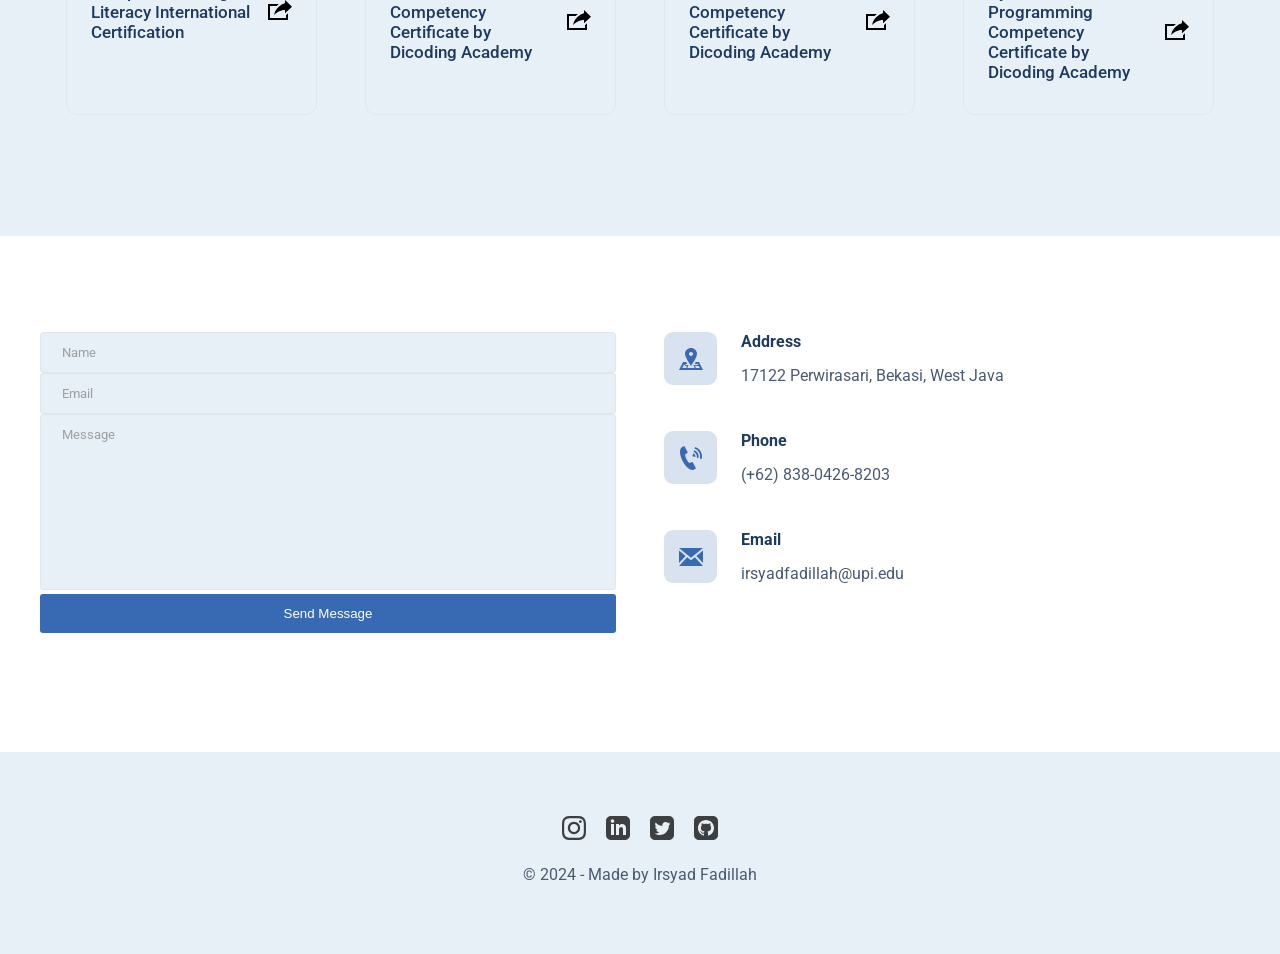
==== commit 56897f30: "Update index1.html" ====
--- a/index.html
+++ b/index.html
@@ -140,7 +140,6 @@
                   <div class="portfolio-tags">
                      <div>PHP</div>
                      <div>MySQL</div>
-                     <div>Bootstrap</div>
                   </div>
 
                   <p>Create a website to input cultivation census data of PT SUCOFINDO.
@@ -167,7 +166,6 @@
 
                   <div class="portfolio-tags">
                      <div>AI</div>
-                     <div>Python</div>
                      <div>Streamlit</div>
                   </div>
 
@@ -197,7 +195,6 @@
                   <div class="portfolio-tags">
                      <div>PHP</div>
                      <div>MySQL</div>
-                     <div>Bootstrap</div>
                   </div>
 
                   <p>Created a website to manage KUB data at the Marine and Fisheries Service Banten Province
@@ -205,41 +202,7 @@
                </div>
             </div>
 
-
-         </div>
-         <div class="grid-3">
             <!-- portfolio4 -->
-            <div class="portfolio">
-               <div class="portfolio-cover">
-                  <img src="./images/portfolios/p4.png" alt="nama project">
-               </div>
-
-               <div class="portfolio-info">
-                  <div class="portfolio-title">
-                     <h4>Scientific Article</h4>
-                     <a href="http://proceedings.upi.edu/index.php/INCOMA/article/view/2690" class="portfolio-link">
-                        <svg xmlns="http://www.w3.org/2000/svg" width="24" height="24" viewBox="0 0 24 24">
-                           <path
-                              d="M6 17c2.269-9.881 11-11.667 11-11.667v-3.333l7 6.637-7 6.696v-3.333s-6.17-.171-11 5zm12 .145v2.855h-16v-12h6.598c.768-.787 1.561-1.449 2.339-2h-10.937v16h20v-6.769l-2 1.914z" />
-                        </svg>
-                     </a>
-                  </div>
-
-                  <div class="portfolio-tags">
-                     <div>analysis</div>
-                     <div>Mitigation</div>
-                     <div>Abration</div>
-                  </div>
-
-                  <p>The coastline in Meskom village has experienced significant changes due to abrasion and accretion
-                     (sedimentation). Over the past 26 years Bengkalis has experienced an average abrasion rate of 59 ha
-                     / year and an accretion rate (sedimentation) of 16.5 ha / year. This shows that the land area of
-                     Bengkalis Island has decreased significantly, on average 42.5 hectares / year.
-                  </p>
-               </div>
-            </div>
-
-            <!-- portfolio5 -->
             <div class="portfolio">
                <div class="portfolio-cover">
                   <img src="./images/portfolios/p5.png" alt="nama project">
@@ -258,50 +221,18 @@
                   </div>
 
                   <div class="portfolio-tags">
-                     <div>analysis</div>
                      <div>SVR</div>
                      <div>Sinta-4</div>
                   </div>
 
                   <p>The use of the Support Vector Regression (SVR) algorithm to estimate the relationship between two
                      variables in the form of water quality (temperature and pH) to freshwater fish habitat
-                     systematically. The results of data processing obtained with a temperature value of 17.62 ° C-30.00
-                     ° C and a degree of acidity (pH) of 6.42 - 8.79 show an MSE (Mean Squared Error) value of
-                     0.19947674654194855.
-               </div>
-            </div>
-
-            <!-- portfolio6 -->
-            <div class="portfolio">
-               <div class="portfolio-cover">
-                  <img src="./images/portfolios/p6.png" alt="nama project">
-               </div>
-
-               <div class="portfolio-info">
-                  <div class="portfolio-title">
-                     <h4>Scientific Article</h4>
-                     <a href="http://proceedings.upi.edu/index.php/INCOMA/article/view/3523" class="portfolio-link">
-                        <svg xmlns="http://www.w3.org/2000/svg" width="24" height="24" viewBox="0 0 24 24">
-                           <path
-                              d="M6 17c2.269-9.881 11-11.667 11-11.667v-3.333l7 6.637-7 6.696v-3.333s-6.17-.171-11 5zm12 .145v2.855h-16v-12h6.598c.768-.787 1.561-1.449 2.339-2h-10.937v16h20v-6.769l-2 1.914z" />
-                        </svg>
-                     </a>
-                  </div>
-
-                  <div class="portfolio-tags">
-                     <div>GIS</div>
-                     <div>Shoreline</div>
-                     <div>NDWI</div>
-                  </div>
-
-                  <p>This research focuses on analyzing shoreline change at Tanjung Rengge, Pari Island, using Landsat 8
-                     satellite imagery and the Normalized Difference Water Index (NDWI) method. The analysis revealed a
-                     significant shift in land area during the period 2021-2023. Shoreline changes affect geography and
-                     cause impacts to local ecosystems, settlements and infrastructure.
-                  </p>
-               </div>
-            </div>
-         </div>
+                     systematically.
+               </div>
+            </div>
+
+         </div>
+         
       </div>
    </section>
    <!-- end of portfolio -->
@@ -376,6 +307,92 @@
                </div>
             </div>
          </div>
+         <h1 class="section-title">Certificates</h1>
+         <div class="grid-3">
+            <!-- certifcate1 -->
+            <div class="portfolio">
+               <div class="portfolio-cover">
+                  <img src="./images/portfolios/Certiicate_IC3_page-0001.jpg" alt="nama project">
+               </div>
+
+               <div class="portfolio-info">
+                  <div class="portfolio-title">
+                     <h4>Certiport's IC3 Digital Literacy International Certification</h4>
+                     <a href="https://www.certiport.com/Portal/Pages/PrintTranscriptInfo.aspx?action=Cert&id=447&cvid=QmXZ8nXS3EJCakjSMxK8nw==" class="portfolio-link">
+                        <svg xmlns="http://www.w3.org/2000/svg" width="24" height="24" viewBox="0 0 24 24">
+                           <path
+                              d="M6 17c2.269-9.881 11-11.667 11-11.667v-3.333l7 6.637-7 6.696v-3.333s-6.17-.171-11 5zm12 .145v2.855h-16v-12h6.598c.768-.787 1.561-1.449 2.339-2h-10.937v16h20v-6.769l-2 1.914z" />
+                        </svg>
+                     </a>
+                  </div>
+               </div>
+            </div>
+
+            <!-- certifcate2 -->
+            <div class="portfolio">
+               <div class="portfolio-cover">
+                  <img src="./images/portfolios/sertifikat_course_DataScience_dicoding_page-0001.jpg" alt="nama project">
+               </div>
+
+               <div class="portfolio-info">
+                  <div class="portfolio-title">
+                     <h4> Data Science Basic Competency Certificate by Dicoding Academy</h4>
+                     <a href="https://www.dicoding.com/certificates/1OP8NL8RQXQK" class="portfolio-link">
+                        <svg xmlns="http://www.w3.org/2000/svg" width="24" height="24" viewBox="0 0 24 24">
+                           <path
+                              d="M6 17c2.269-9.881 11-11.667 11-11.667v-3.333l7 6.637-7 6.696v-3.333s-6.17-.171-11 5zm12 .145v2.855h-16v-12h6.598c.768-.787 1.561-1.449 2.339-2h-10.937v16h20v-6.769l-2 1.914z" />
+                        </svg>
+                     </a>
+                  </div>
+
+                  
+               </div>
+            </div>
+
+            <!-- certifcate3 -->
+            <div class="portfolio">
+               <div class="portfolio-cover">
+                  <img src="./images/portfolios/sertifikat_course_SQL_dicoding_page-0001.jpg" alt="nama project">
+               </div>
+
+               <div class="portfolio-info">
+                  <div class="portfolio-title">
+                     <h4>SQL Basic Competency Certificate by Dicoding Academy </h4>
+                     <a href="https://www.dicoding.com/certificates/JLX12G466Z72" class="portfolio-link">
+                        <svg xmlns="http://www.w3.org/2000/svg" width="24" height="24" viewBox="0 0 24 24">
+                           <path
+                              d="M6 17c2.269-9.881 11-11.667 11-11.667v-3.333l7 6.637-7 6.696v-3.333s-6.17-.171-11 5zm12 .145v2.855h-16v-12h6.598c.768-.787 1.561-1.449 2.339-2h-10.937v16h20v-6.769l-2 1.914z" />
+                        </svg>
+                     </a>
+                  </div>
+
+                  
+               </div>
+            </div>
+
+            <!-- certifcate4 -->
+            <div class="portfolio">
+               <div class="portfolio-cover">
+                  <img src="./images/portfolios/sertifikat_course_python_dicoding_page-0001.jpg" alt="nama project">
+               </div>
+
+               <div class="portfolio-info">
+                  <div class="portfolio-title">
+                     <h4>Python Programming Competency Certificate by Dicoding Academy</h4>
+                     <a href="https://www.dicoding.com/certificates/QLZ94K662P5D"
+                        class="portfolio-link">
+                        <svg xmlns="http://www.w3.org/2000/svg" width="24" height="24" viewBox="0 0 24 24">
+                           <path
+                              d="M6 17c2.269-9.881 11-11.667 11-11.667v-3.333l7 6.637-7 6.696v-3.333s-6.17-.171-11 5zm12 .145v2.855h-16v-12h6.598c.768-.787 1.561-1.449 2.339-2h-10.937v16h20v-6.769l-2 1.914z" />
+                        </svg>
+                     </a>
+                  </div>
+
+               </div>
+            </div>
+
+         </div>
+         
       </div>
    </section>
    <!-- End of Skills & Education -->
@@ -479,4 +496,4 @@
    <script src="scripts/main.js"></script>
 </body>
 
-</html>+</html>
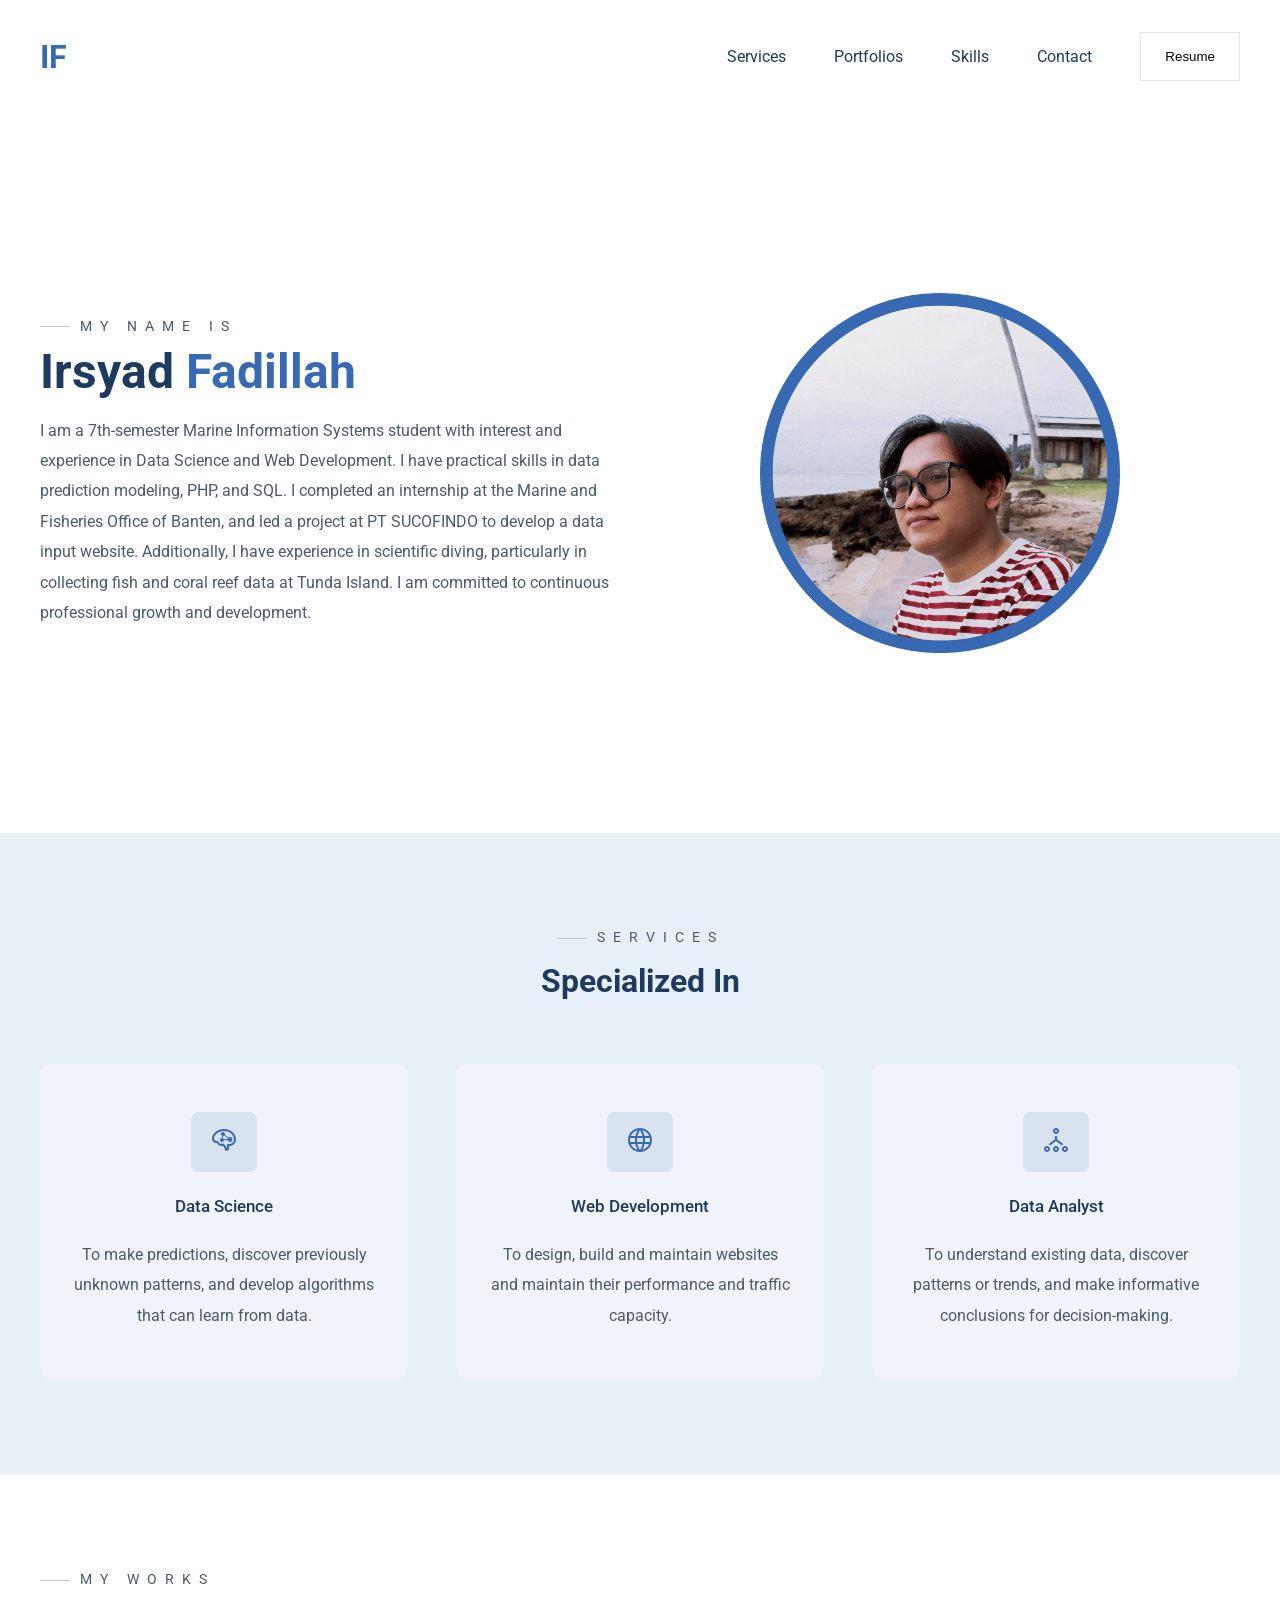
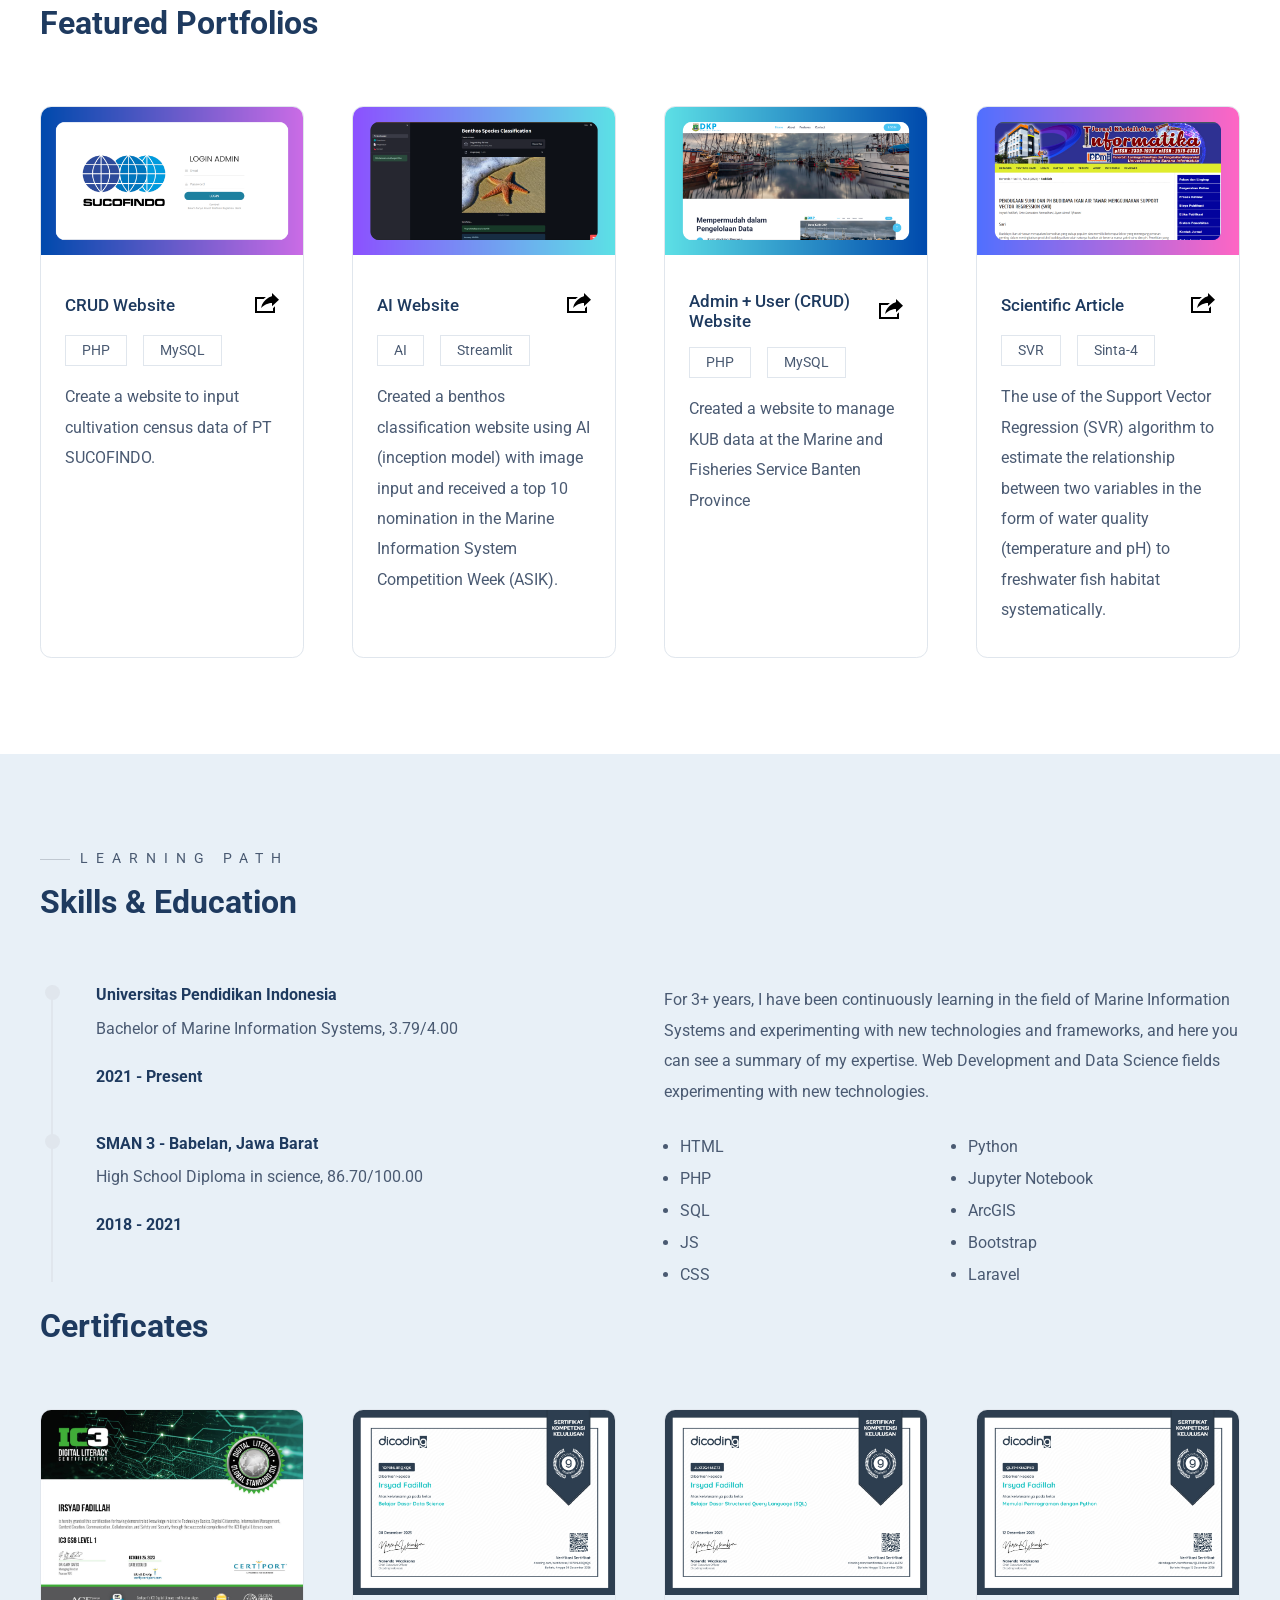
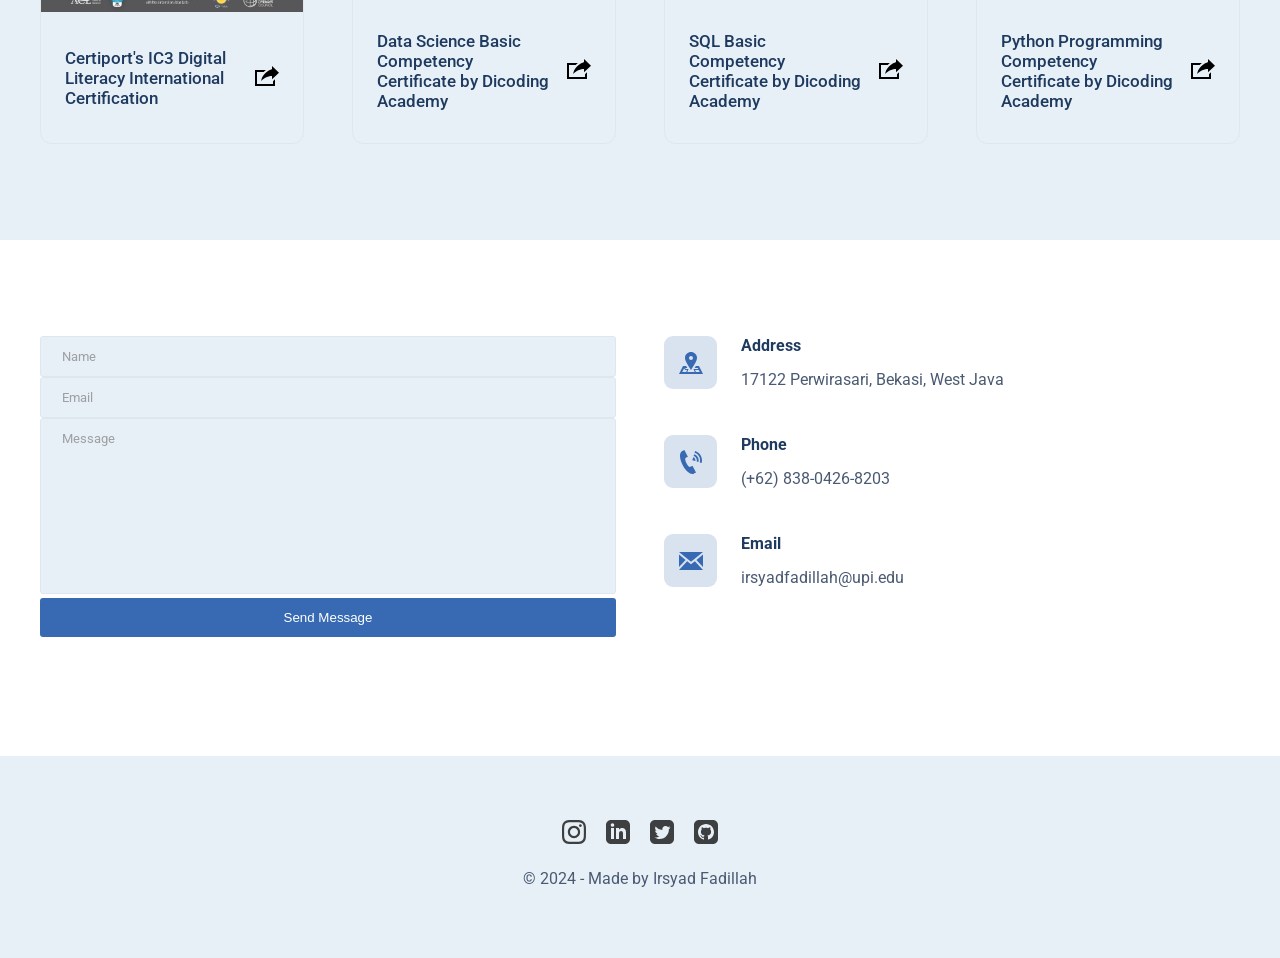
==== commit 43d61983: "Update index nilai IPK.html" ====
--- a/index.html
+++ b/index.html
@@ -252,7 +252,7 @@
 
                   <div class="education-info">
                      <h4 class="education-title">Universitas Pendidikan Indonesia</h4>
-                     <p>Bachelor of Marine Information Systems</p>
+                     <p>Bachelor of Marine Information Systems, 3.79/4.00</p>
                      <h4 class="education-years">2021 - Present</h4>
                   </div>
                </div>
@@ -265,7 +265,7 @@
 
                   <div class="education-info">
                      <h4 class="education-title">SMAN 3 - Babelan, Jawa Barat</h4>
-                     <p>High School Diploma in science</p>
+                     <p>High School Diploma in science, 86.70/100.00</p>
                      <h4 class="education-years">2018 - 2021</h4>
                   </div>
                </div>
--- a/styles/style.css
+++ b/styles/style.css
@@ -115,7 +115,7 @@
    display: grid;
    grid-template-columns: repeat(auto-fit, minmax(250px,1fr));
    gap: 3rem;
-   padding: 1.6rem;
+   
 }
 
 
@@ -443,4 +443,4 @@
 
 .footer-icons a:hover svg{
    fill: #000;
-}+}
--- a/styles/responsive.css
+++ b/styles/responsive.css
@@ -92,7 +92,7 @@
    }
 
    .hero-left .pre-title {
-      padding-top: 1.6rem;
+      padding-top: .4rem;
       margin: 0 auto;
    }
 
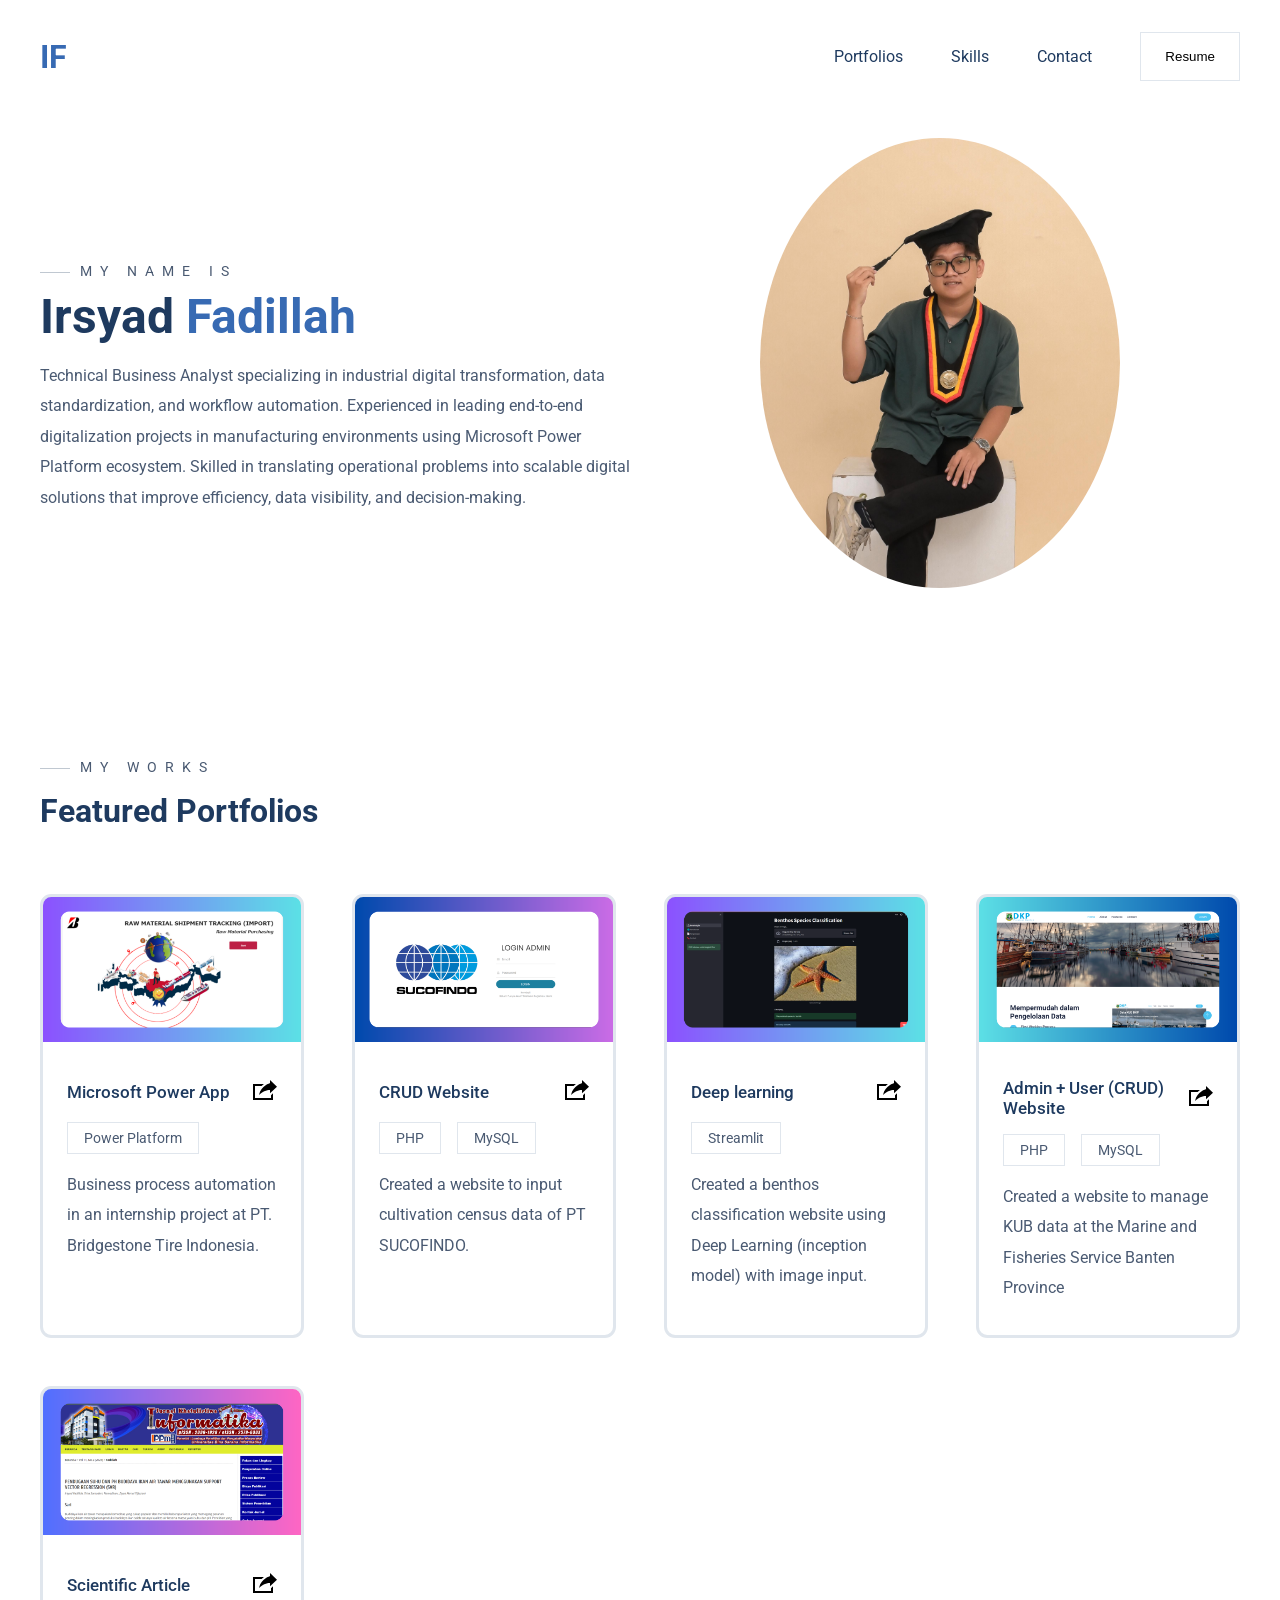
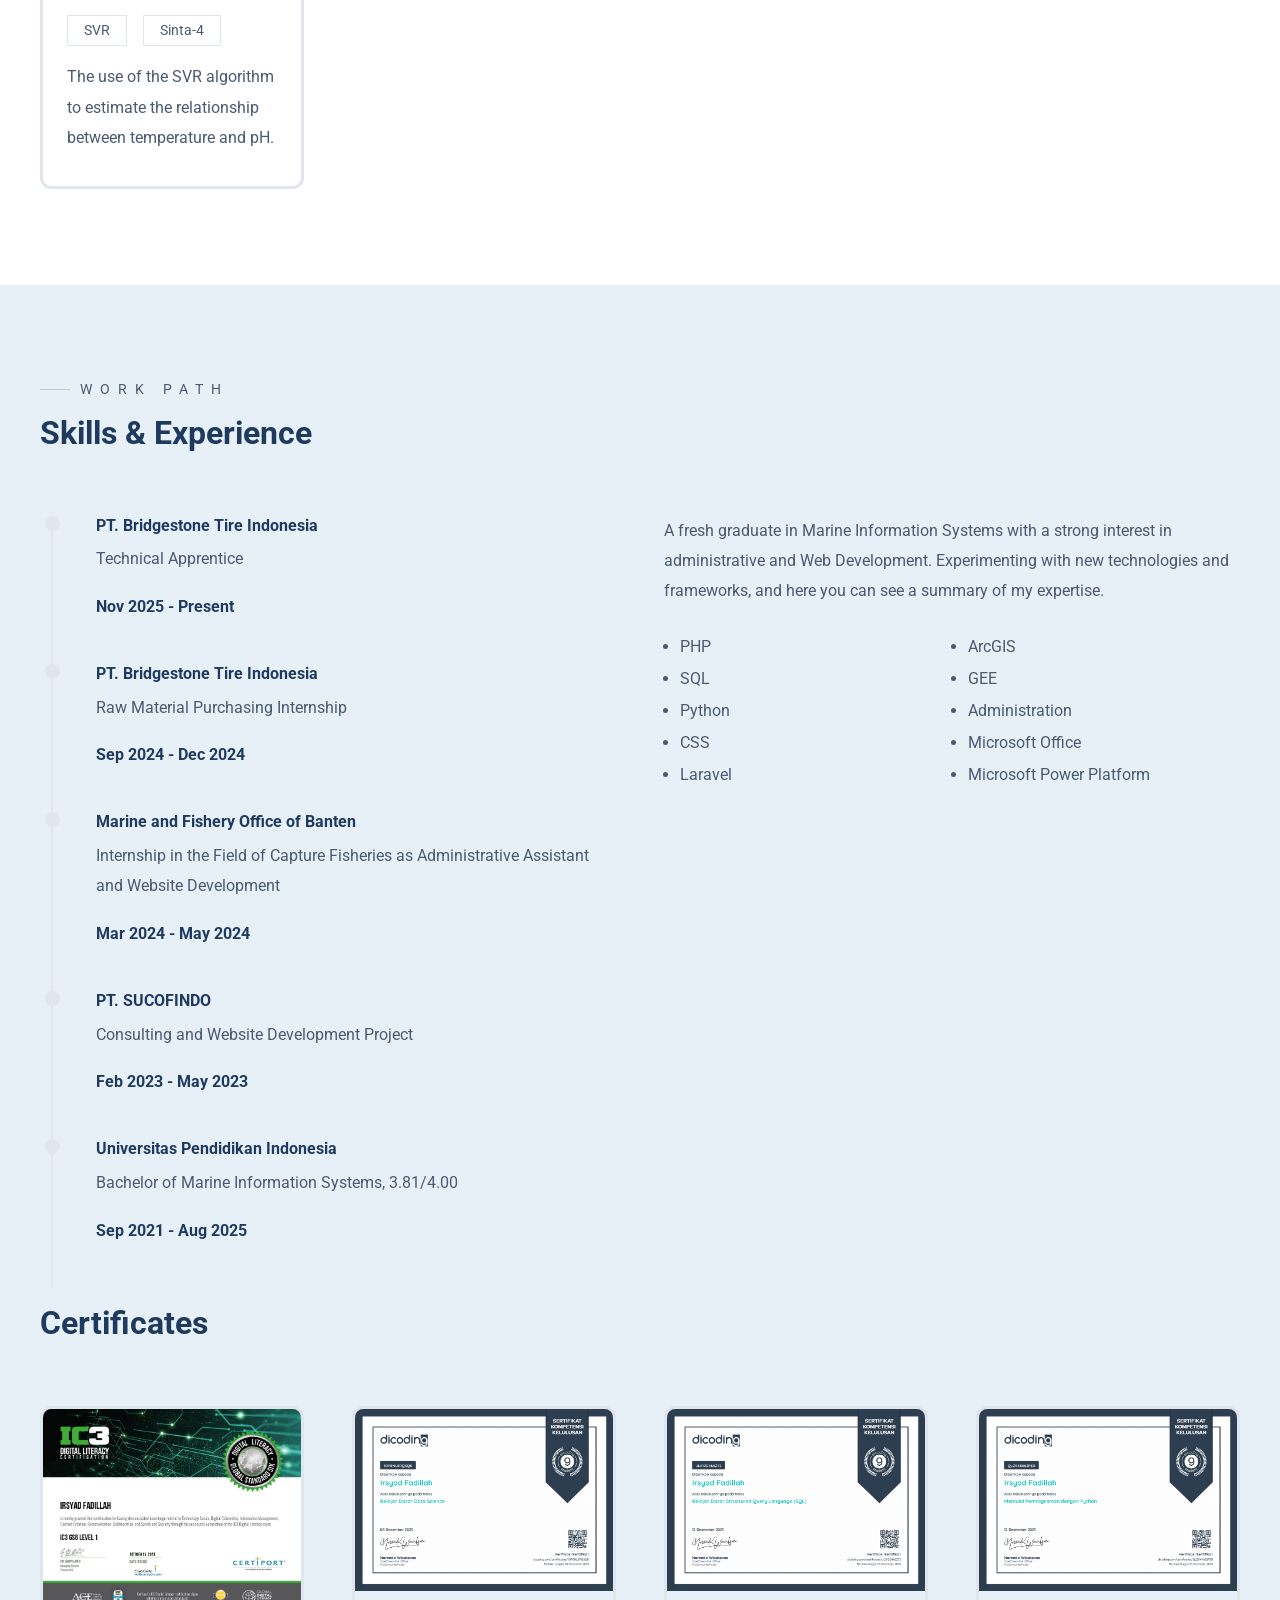
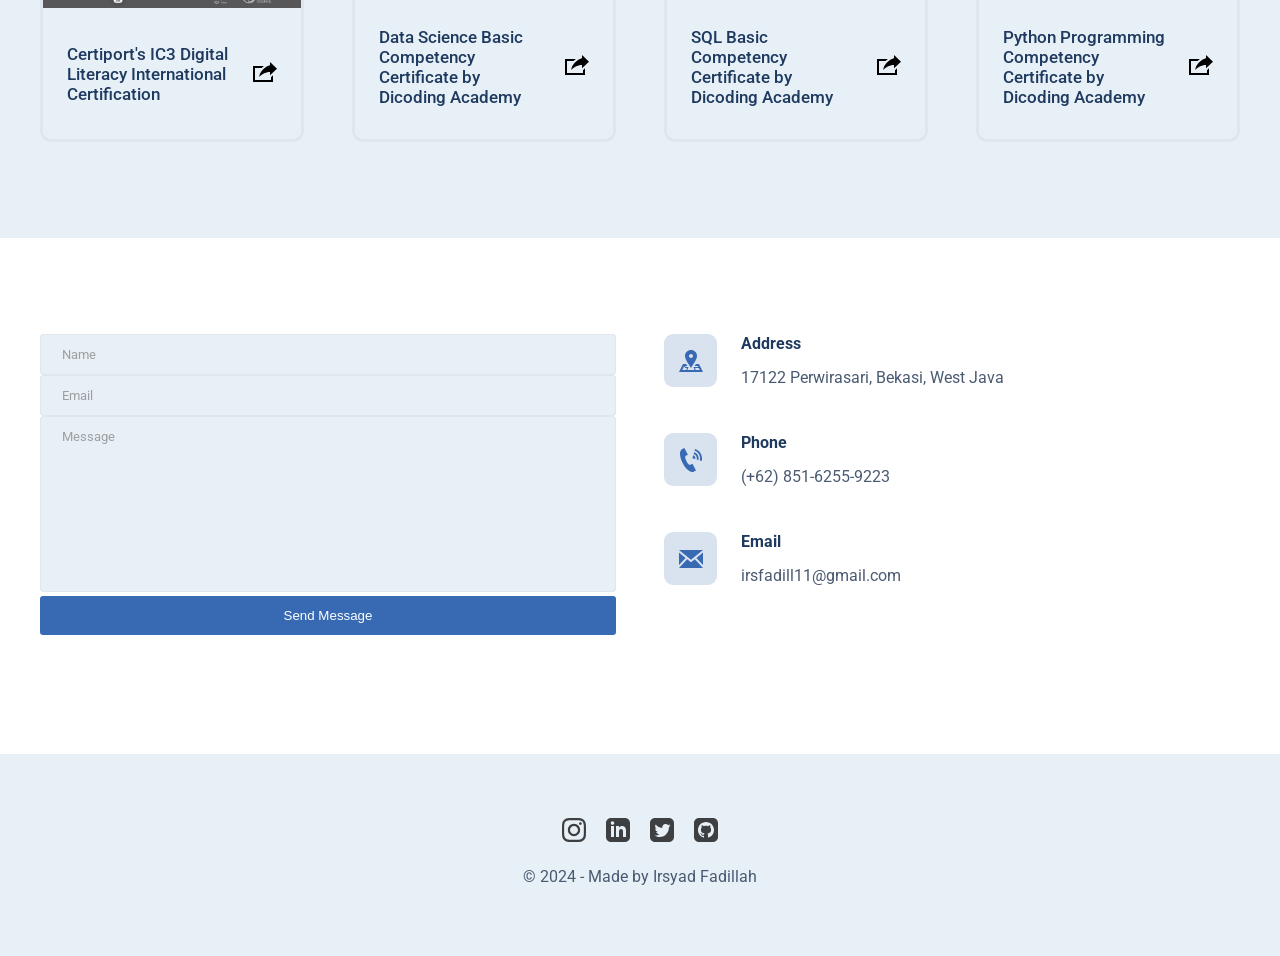
==== commit f6127307: "update setalah diedit kesekian kalinya" ====
--- a/index.html
+++ b/index.html
@@ -1,499 +1,570 @@
-<!DOCTYPE html>
-<html lang="en">
-
-<head>
-   <meta charset="UTF-8">
-   <meta http-equiv="X-UA-Compatible" content="IE=edge">
-   <meta name="viewport" content="width=device-width, initial-scale=1.0">
-   <title>Irsyad Fadillah - Portofolio</title>
-   <link rel="stylesheet" href="styles/style.css">
-   <link rel="stylesheet" href="styles/responsive.css">
-</head>
-
-<body>
-   <!-- Header -->
-   <header>
-      <div class="main-container">
-         <div class="nav">
-            <div class="logo">
-               <a href="/">IF</a>
-            </div>
-            <nav>
-               <ul>
-                  <li><a href="#services">Services</a></li>
-                  <li><a href="#portfolios">Portfolios</a></li>
-                  <li><a href="#skills">Skills</a></li>
-                  <li><a href="#contact">Contact</a></li>
-                  <li>
-                     <a href="Irsyad Fadillah-CV.pdf" target="_blank">
-                        <button class="btn">Resume</button>
-                     </a>
-                  </li>
-               </ul>
-            </nav>
-
-            <div class="burger">
-               <div class="line-1"></div>
-               <div class="line-2"></div>
-               <div class="line-3"></div>
-            </div>
-         </div>
-         <section id="hero">
-            <div class="hero-left">
-               <h3 class="pre-title">My name is</h3>
-               <h1 class="hero-name">Irsyad <span>Fadillah</span></h1>
-               <p>
-                  I am a 7th-semester Marine Information Systems student with interest and experience in Data
-                  Science and Web Development. I have practical skills in data prediction modeling, PHP, and SQL.
-                  I completed an internship at the Marine and Fisheries Office of Banten, and led a project at PT
-                  SUCOFINDO to develop a data input website. Additionally, I have experience in scientific diving,
-                  particularly in collecting fish and coral reef data at Tunda Island. I am committed to continuous
-                  professional growth and development.
-               </p>
-            </div>
-            <div class="hero-right">
-               <img src="./images/ppbiru.png" alt="Foto Saya">
-            </div>
-         </section>
-      </div>
-   </header>
-   <!-- End Header -->
-   <!-- services -->
-   <section id="services">
-      <div class="services main-container">
-         <h3 class="pre-title">Services</h3>
-         <h1 class="section-title services-title">Specialized In</h1>
-
-         <div class="grid-3">
-            <!-- sevices1 -->
-            <div class="service">
-               <div class="service-icon">
-                  <svg width="24" height="24" xmlns="http://www.w3.org/2000/svg" fill-rule="evenodd"
-                     clip-rule="evenodd">
-                     <path
-                        d="M24 11.374c0 4.55-3.783 6.96-7.146 6.796-.151 1.448.061 2.642.384 3.641l-3.72 1.189c-.338-1.129-.993-3.822-2.752-5.279-2.728.802-4.969-.646-5.784-2.627-2.833.046-4.982-1.836-4.982-4.553 0-4.199 4.604-9.541 11.99-9.541 7.532 0 12.01 5.377 12.01 10.374zm-21.992-1.069c-.145 2.352 2.179 3.07 4.44 2.826.336 2.429 2.806 3.279 4.652 2.396 1.551.74 2.747 2.37 3.729 4.967l.002.006.111-.036c-.219-1.579-.09-3.324.36-4.528 3.907.686 6.849-1.153 6.69-4.828-.166-3.829-3.657-8.011-9.843-8.109-6.302-.041-9.957 4.255-10.141 7.306zm8.165-2.484c-.692-.314-1.173-1.012-1.173-1.821 0-1.104.896-2 2-2s2 .896 2 2c0 .26-.05.509-.141.738 1.215.911 2.405 1.855 3.6 2.794.424-.333.96-.532 1.541-.532 1.38 0 2.5 1.12 2.5 2.5s-1.12 2.5-2.5 2.5c-1.171 0-2.155-.807-2.426-1.895-1.201.098-2.404.173-3.606.254-.17.933-.987 1.641-1.968 1.641-1.104 0-2-.896-2-2 0-1.033.784-1.884 1.79-1.989.12-.731.252-1.46.383-2.19zm2.059-.246c-.296.232-.66.383-1.057.417l-.363 2.18c.504.224.898.651 1.079 1.177l3.648-.289c.047-.267.137-.519.262-.749l-3.569-2.736z" />
-                  </svg>
-               </div>
-               <h4>Data Science</h4>
-               <p>
-                  To make predictions, discover previously unknown patterns, and develop algorithms that can learn from
-                  data.
-               </p>
-            </div>
-            <!-- sevices2 -->
-            <div class="service">
-               <div class="service-icon">
-                  <svg width="24" height="24" xmlns="http://www.w3.org/2000/svg" fill-rule="evenodd"
-                     clip-rule="evenodd">
-                     <path
-                        d="M12 0c6.623 0 12 5.377 12 12s-5.377 12-12 12-12-5.377-12-12 5.377-12 12-12m2.557 16h-5.115c.546 2.46 1.441 4.114 2.558 5.744 1.194-1.741 2.041-3.41 2.557-5.744m-7.157 0h-4.567c1.236 2.825 3.704 4.972 6.755 5.716-1.048-1.733-1.783-3.658-2.188-5.716m13.767 0h-4.567c-.391 1.988-1.095 3.887-2.175 5.694 3.012-.763 5.517-2.895 6.742-5.694m-14.005-6h-4.962c-.267 1.313-.267 2.685 0 4h4.915c-.119-1.329-.101-2.672.047-4m7.661 0h-5.647c-.165 1.326-.185 2.672-.053 4h5.753c.133-1.328.111-2.673-.053-4m6.977 0h-4.963c.148 1.328.166 2.671.048 4h4.915c.26-1.285.273-2.648 0-4m-12.156-7.729c-3.077.732-5.567 2.886-6.811 5.729h4.653c.435-2.042 1.178-3.985 2.158-5.729m2.355-.048c-1.089 1.77-1.91 3.453-2.463 5.777h4.927c-.534-2.246-1.337-3.948-2.464-5.777m2.368.069c1.013 1.812 1.733 3.76 2.146 5.708h4.654c-1.232-2.816-3.762-4.958-6.8-5.708" />
-                  </svg>
-               </div>
-               <h4>Web Development</h4>
-               <p>
-                  To design, build and maintain websites and maintain their performance and traffic capacity.
-               </p>
-            </div>
-            <!-- sevices3 -->
-            <div class="service">
-               <div class="service-icon">
-                  <svg xmlns="http://www.w3.org/2000/svg" width="24" height="24" viewBox="0 0 24 24">
-                     <path
-                        d="M3 20c.552 0 1 .449 1 1s-.448 1-1 1-1-.449-1-1 .448-1 1-1zm0-2c-1.656 0-3 1.343-3 3s1.344 3 3 3 3-1.343 3-3-1.344-3-3-3zm9 2c.552 0 1 .449 1 1s-.448 1-1 1-1-.449-1-1 .448-1 1-1zm0-2c-1.656 0-3 1.343-3 3s1.344 3 3 3 3-1.343 3-3-1.344-3-3-3zm0-16c.552 0 1 .449 1 1s-.448 1-1 1-1-.449-1-1 .448-1 1-1zm0-2c-1.656 0-3 1.343-3 3s1.344 3 3 3 3-1.343 3-3-1.344-3-3-3zm9 20c.552 0 1 .449 1 1s-.448 1-1 1-1-.449-1-1 .448-1 1-1zm0-2c-1.656 0-3 1.343-3 3s1.344 3 3 3 3-1.343 3-3-1.344-3-3-3zm-1.577-1.721l-6.423-5.028v-3.352c-.323.066-.658.101-1 .101s-.677-.035-1-.101v3.352l-6.424 5.028c.695.233 1.323.602 1.844 1.093l5.58-4.372 5.579 4.373c.522-.492 1.15-.861 1.844-1.094z" />
-                  </svg>
-               </div>
-               <h4>Data Analyst</h4>
-               <p>
-                  To understand existing data, discover patterns or trends, and make informative conclusions for
-                  decision-making.
-               </p>
-            </div>
-
-         </div>
-      </div>
-   </section>
-   <!-- end of services -->
-   <!-- Portfolio -->
-   <section id="portfolios">
-      <div class="portfolios main-container">
-         <h3 class="pre-title">My Works</h3>
-         <h1 class="section-title">Featured Portfolios</h1>
-
-         <div class="grid-3">
-            <!-- portfolio1 -->
-            <div class="portfolio">
-               <div class="portfolio-cover">
-                  <img src="./images/portfolios/p1.png" alt="nama project">
-               </div>
-
-               <div class="portfolio-info">
-                  <div class="portfolio-title">
-                     <h4>CRUD Website</h4>
-                     <a href="https://github.com/IrsyadFadillah/adm_prokon_sucofindo.git" class="portfolio-link">
-                        <svg xmlns="http://www.w3.org/2000/svg" width="24" height="24" viewBox="0 0 24 24">
-                           <path
-                              d="M6 17c2.269-9.881 11-11.667 11-11.667v-3.333l7 6.637-7 6.696v-3.333s-6.17-.171-11 5zm12 .145v2.855h-16v-12h6.598c.768-.787 1.561-1.449 2.339-2h-10.937v16h20v-6.769l-2 1.914z" />
-                        </svg>
-                     </a>
-                  </div>
-
-                  <div class="portfolio-tags">
-                     <div>PHP</div>
-                     <div>MySQL</div>
-                  </div>
-
-                  <p>Create a website to input cultivation census data of PT SUCOFINDO.
-                  </p>
-               </div>
-            </div>
-
-            <!-- portfolio2 -->
-            <div class="portfolio">
-               <div class="portfolio-cover">
-                  <img src="./images/portfolios/p2.png" alt="nama project">
-               </div>
-
-               <div class="portfolio-info">
-                  <div class="portfolio-title">
-                     <h4>AI Website</h4>
-                     <a href="https://asik23-g2ykqtkp7nmaty7fi8ausm.streamlit.app/" class="portfolio-link">
-                        <svg xmlns="http://www.w3.org/2000/svg" width="24" height="24" viewBox="0 0 24 24">
-                           <path
-                              d="M6 17c2.269-9.881 11-11.667 11-11.667v-3.333l7 6.637-7 6.696v-3.333s-6.17-.171-11 5zm12 .145v2.855h-16v-12h6.598c.768-.787 1.561-1.449 2.339-2h-10.937v16h20v-6.769l-2 1.914z" />
-                        </svg>
-                     </a>
-                  </div>
-
-                  <div class="portfolio-tags">
-                     <div>AI</div>
-                     <div>Streamlit</div>
-                  </div>
-
-                  <p>Created a benthos classification website using AI (inception model) with image input and received a
-                     top 10 nomination in the Marine Information System Competition Week (ASIK).
-                  </p>
-               </div>
-            </div>
-
-            <!-- portfolio3 -->
-            <div class="portfolio">
-               <div class="portfolio-cover">
-                  <img src="./images/portfolios/p3.png" alt="nama project">
-               </div>
-
-               <div class="portfolio-info">
-                  <div class="portfolio-title">
-                     <h4>Admin + User (CRUD) Website</h4>
-                     <a href="https://github.com/IrsyadFadillah/dkp_kub.git" class="portfolio-link">
-                        <svg xmlns="http://www.w3.org/2000/svg" width="24" height="24" viewBox="0 0 24 24">
-                           <path
-                              d="M6 17c2.269-9.881 11-11.667 11-11.667v-3.333l7 6.637-7 6.696v-3.333s-6.17-.171-11 5zm12 .145v2.855h-16v-12h6.598c.768-.787 1.561-1.449 2.339-2h-10.937v16h20v-6.769l-2 1.914z" />
-                        </svg>
-                     </a>
-                  </div>
-
-                  <div class="portfolio-tags">
-                     <div>PHP</div>
-                     <div>MySQL</div>
-                  </div>
-
-                  <p>Created a website to manage KUB data at the Marine and Fisheries Service Banten Province
-                  </p>
-               </div>
-            </div>
-
-            <!-- portfolio4 -->
-            <div class="portfolio">
-               <div class="portfolio-cover">
-                  <img src="./images/portfolios/p5.png" alt="nama project">
-               </div>
-
-               <div class="portfolio-info">
-                  <div class="portfolio-title">
-                     <h4>Scientific Article</h4>
-                     <a href="https://ejournal.bsi.ac.id/ejurnal/index.php/khatulistiwa/article/view/16177"
-                        class="portfolio-link">
-                        <svg xmlns="http://www.w3.org/2000/svg" width="24" height="24" viewBox="0 0 24 24">
-                           <path
-                              d="M6 17c2.269-9.881 11-11.667 11-11.667v-3.333l7 6.637-7 6.696v-3.333s-6.17-.171-11 5zm12 .145v2.855h-16v-12h6.598c.768-.787 1.561-1.449 2.339-2h-10.937v16h20v-6.769l-2 1.914z" />
-                        </svg>
-                     </a>
-                  </div>
-
-                  <div class="portfolio-tags">
-                     <div>SVR</div>
-                     <div>Sinta-4</div>
-                  </div>
-
-                  <p>The use of the Support Vector Regression (SVR) algorithm to estimate the relationship between two
-                     variables in the form of water quality (temperature and pH) to freshwater fish habitat
-                     systematically.
-               </div>
-            </div>
-
-         </div>
-         
-      </div>
-   </section>
-   <!-- end of portfolio -->
-   <!-- Skills & Education -->
-   <section id="skills">
-      <div class="skills main-container">
-         <h3 class="pre-title">Learning Path</h3>
-         <h1 class="section-title">Skills & Education</h1>
-
-         <div class="skills-grid">
-            <div class="skills-left">
-               <!-- education1 -->
-               <div class="education">
-                  <div class="line">
-                     <div></div>
-                  </div>
-
-                  <div class="education-info">
-                     <h4 class="education-title">Universitas Pendidikan Indonesia</h4>
-                     <p>Bachelor of Marine Information Systems, 3.79/4.00</p>
-                     <h4 class="education-years">2021 - Present</h4>
-                  </div>
-               </div>
-
-               <!-- education2 -->
-               <div class="education">
-                  <div class="line">
-                     <div></div>
-                  </div>
-
-                  <div class="education-info">
-                     <h4 class="education-title">SMAN 3 - Babelan, Jawa Barat</h4>
-                     <p>High School Diploma in science, 86.70/100.00</p>
-                     <h4 class="education-years">2018 - 2021</h4>
-                  </div>
-               </div>
-
-               <!-- education3 -->
-               <!-- <div class="education">
-                  <div class="line">
-                     <div></div>
-                  </div>
-
-                  <div class="education-info">
-                     <h4 class="education-title">Universitas Pendidikan Indonesia</h4>
-                     <p>Bachelor of Marine Information Systems</p>
-                     <h4 class="education-years">2021 - 2025</h4>
-                  </div>
-               </div> -->
-            </div>
-            <div class="skills-right">
-               <P>For 3+ years, I have been continuously learning in the field of Marine Information Systems and
-                  experimenting with new technologies and frameworks, and here you can see a summary of my expertise.
-                  Web Development and Data Science fields experimenting with new technologies.
-               </P>
-               <div class="skills-list">
-                  <ul>
-                     <li>HTML</li>
-                     <li>PHP</li>
-                     <li>SQL</li>
-                     <li>JS</li>
-                     <li>CSS</li>
-                  </ul>
-
-                  <ul>
-                     <li>Python</li>
-                     <li>Jupyter Notebook</li>
-                     <li>ArcGIS</li>
-                     <li>Bootstrap</li>
-                     <li>Laravel</li>
-                  </ul>
-               </div>
-            </div>
-         </div>
-         <h1 class="section-title">Certificates</h1>
-         <div class="grid-3">
-            <!-- certifcate1 -->
-            <div class="portfolio">
-               <div class="portfolio-cover">
-                  <img src="./images/portfolios/Certiicate_IC3_page-0001.jpg" alt="nama project">
-               </div>
-
-               <div class="portfolio-info">
-                  <div class="portfolio-title">
-                     <h4>Certiport's IC3 Digital Literacy International Certification</h4>
-                     <a href="https://www.certiport.com/Portal/Pages/PrintTranscriptInfo.aspx?action=Cert&id=447&cvid=QmXZ8nXS3EJCakjSMxK8nw==" class="portfolio-link">
-                        <svg xmlns="http://www.w3.org/2000/svg" width="24" height="24" viewBox="0 0 24 24">
-                           <path
-                              d="M6 17c2.269-9.881 11-11.667 11-11.667v-3.333l7 6.637-7 6.696v-3.333s-6.17-.171-11 5zm12 .145v2.855h-16v-12h6.598c.768-.787 1.561-1.449 2.339-2h-10.937v16h20v-6.769l-2 1.914z" />
-                        </svg>
-                     </a>
-                  </div>
-               </div>
-            </div>
-
-            <!-- certifcate2 -->
-            <div class="portfolio">
-               <div class="portfolio-cover">
-                  <img src="./images/portfolios/sertifikat_course_DataScience_dicoding_page-0001.jpg" alt="nama project">
-               </div>
-
-               <div class="portfolio-info">
-                  <div class="portfolio-title">
-                     <h4> Data Science Basic Competency Certificate by Dicoding Academy</h4>
-                     <a href="https://www.dicoding.com/certificates/1OP8NL8RQXQK" class="portfolio-link">
-                        <svg xmlns="http://www.w3.org/2000/svg" width="24" height="24" viewBox="0 0 24 24">
-                           <path
-                              d="M6 17c2.269-9.881 11-11.667 11-11.667v-3.333l7 6.637-7 6.696v-3.333s-6.17-.171-11 5zm12 .145v2.855h-16v-12h6.598c.768-.787 1.561-1.449 2.339-2h-10.937v16h20v-6.769l-2 1.914z" />
-                        </svg>
-                     </a>
-                  </div>
-
-                  
-               </div>
-            </div>
-
-            <!-- certifcate3 -->
-            <div class="portfolio">
-               <div class="portfolio-cover">
-                  <img src="./images/portfolios/sertifikat_course_SQL_dicoding_page-0001.jpg" alt="nama project">
-               </div>
-
-               <div class="portfolio-info">
-                  <div class="portfolio-title">
-                     <h4>SQL Basic Competency Certificate by Dicoding Academy </h4>
-                     <a href="https://www.dicoding.com/certificates/JLX12G466Z72" class="portfolio-link">
-                        <svg xmlns="http://www.w3.org/2000/svg" width="24" height="24" viewBox="0 0 24 24">
-                           <path
-                              d="M6 17c2.269-9.881 11-11.667 11-11.667v-3.333l7 6.637-7 6.696v-3.333s-6.17-.171-11 5zm12 .145v2.855h-16v-12h6.598c.768-.787 1.561-1.449 2.339-2h-10.937v16h20v-6.769l-2 1.914z" />
-                        </svg>
-                     </a>
-                  </div>
-
-                  
-               </div>
-            </div>
-
-            <!-- certifcate4 -->
-            <div class="portfolio">
-               <div class="portfolio-cover">
-                  <img src="./images/portfolios/sertifikat_course_python_dicoding_page-0001.jpg" alt="nama project">
-               </div>
-
-               <div class="portfolio-info">
-                  <div class="portfolio-title">
-                     <h4>Python Programming Competency Certificate by Dicoding Academy</h4>
-                     <a href="https://www.dicoding.com/certificates/QLZ94K662P5D"
-                        class="portfolio-link">
-                        <svg xmlns="http://www.w3.org/2000/svg" width="24" height="24" viewBox="0 0 24 24">
-                           <path
-                              d="M6 17c2.269-9.881 11-11.667 11-11.667v-3.333l7 6.637-7 6.696v-3.333s-6.17-.171-11 5zm12 .145v2.855h-16v-12h6.598c.768-.787 1.561-1.449 2.339-2h-10.937v16h20v-6.769l-2 1.914z" />
-                        </svg>
-                     </a>
-                  </div>
-
-               </div>
-            </div>
-
-         </div>
-         
-      </div>
-   </section>
-   <!-- End of Skills & Education -->
-   <!--Contact  -->
-   <section id="contact">
-      <div class="contact main-container">
-         <div class="contact-left">
-            <form class="contact-form" action="https://formspree.io/f/mdknzgjq" method="POST">
-               <div>
-                  <input type="text" placeholder="Name" name="name">
-               </div>
-               <div>
-                  <input type="email" placeholder="Email" name="email">
-               </div>
-               <div>
-                  <textarea name="message" placeholder="Message" id="message" cols="30" rows="10"></textarea>
-               </div>
-               <div>
-                  <button class="btn-submit">Send Message</button>
-               </div>
-            </form>
-         </div>
-         <div class="contact-right">
-            <!-- contact item1 -->
-            <div class="contact-item">
-               <div class="contact-item-icon">
-                  <svg xmlns="http://www.w3.org/2000/svg" width="24" height="24" viewBox="0 0 24 24">
-                     <path
-                        d="M12 1c-3.148 0-6 2.553-6 5.702 0 3.148 2.602 6.907 6 12.298 3.398-5.391 6-9.15 6-12.298 0-3.149-2.851-5.702-6-5.702zm0 8c-1.105 0-2-.895-2-2s.895-2 2-2 2 .895 2 2-.895 2-2 2zm8 6h-3.135c-.385.641-.798 1.309-1.232 2h3.131l.5 1h-4.264l-.344.544-.289.456h.558l.858 2h-7.488l.858-2h.479l-.289-.456-.343-.544h-2.042l-1.011-1h2.42c-.435-.691-.848-1.359-1.232-2h-3.135l-4 8h24l-4-8zm-12.794 6h-3.97l1.764-3.528 1.516 1.528h1.549l-.859 2zm8.808-2h3.75l1 2h-3.892l-.858-2z" />
-                  </svg>
-               </div>
-               <div class="contact-item-detail">
-                  <h4>Address</h4>
-                  <p>17122 Perwirasari, Bekasi, West Java</p>
-               </div>
-            </div>
-
-            <!-- contact item2 -->
-            <div class="contact-item">
-               <div class="contact-item-icon">
-                  <svg xmlns="http://www.w3.org/2000/svg" width="24" height="24" viewBox="0 0 24 24">
-                     <path
-                        d="M14.89 23.654c-7.367 3.367-18.802-18.86-11.601-22.615l2.107-1.039 3.492 6.817-2.082 1.026c-2.189 1.174 2.37 10.08 4.609 8.994.091-.041 2.057-1.007 2.064-1.011l3.521 6.795c-.008.004-1.989.978-2.11 1.033zm-1.538-13.409l2.917.87c.223-.747.16-1.579-.24-2.317-.399-.739-1.062-1.247-1.808-1.469l-.869 2.916zm1.804-6.058c1.551.462 2.926 1.516 3.756 3.051.831 1.536.96 3.263.498 4.813l-1.795-.535c.325-1.091.233-2.306-.352-3.387-.583-1.081-1.551-1.822-2.643-2.146l.536-1.796zm.95-3.187c2.365.705 4.463 2.312 5.729 4.656 1.269 2.343 1.466 4.978.761 7.344l-1.84-.548c.564-1.895.406-4.006-.608-5.882-1.016-1.877-2.696-3.165-4.591-3.729l.549-1.841z" />
-                  </svg>
-               </div>
-               <div class="contact-item-detail">
-                  <h4>Phone</h4>
-                  <p>(+62) 838-0426-8203</p>
-               </div>
-            </div>
-
-            <!-- contact item3 -->
-            <div class="contact-item">
-               <div class="contact-item-icon">
-                  <svg xmlns="http://www.w3.org/2000/svg" width="24" height="24" viewBox="0 0 24 24">
-                     <path
-                        d="M12 12.713l-11.985-9.713h23.971l-11.986 9.713zm-5.425-1.822l-6.575-5.329v12.501l6.575-7.172zm10.85 0l6.575 7.172v-12.501l-6.575 5.329zm-1.557 1.261l-3.868 3.135-3.868-3.135-8.11 8.848h23.956l-8.11-8.848z" />
-                  </svg>
-               </div>
-               <div class="contact-item-detail">
-                  <h4>Email</h4>
-                  <p>irsyadfadillah@upi.edu</p>
-               </div>
-            </div>
-
-         </div>
-      </div>
-   </section>
-   <!--End of Contact  -->
-   <!-- Footer -->
-   <footer>
-      <div class="footer-icons">
-         <a href="https://www.instagram.com/irsfa.11">
-            <svg xmlns="http://www.w3.org/2000/svg" width="24" height="24" viewBox="0 0 24 24">
-               <path
-                  d="M12 2.163c3.204 0 3.584.012 4.85.07 3.252.148 4.771 1.691 4.919 4.919.058 1.265.069 1.645.069 4.849 0 3.205-.012 3.584-.069 4.849-.149 3.225-1.664 4.771-4.919 4.919-1.266.058-1.644.07-4.85.07-3.204 0-3.584-.012-4.849-.07-3.26-.149-4.771-1.699-4.919-4.92-.058-1.265-.07-1.644-.07-4.849 0-3.204.013-3.583.07-4.849.149-3.227 1.664-4.771 4.919-4.919 1.266-.057 1.645-.069 4.849-.069zm0-2.163c-3.259 0-3.667.014-4.947.072-4.358.2-6.78 2.618-6.98 6.98-.059 1.281-.073 1.689-.073 4.948 0 3.259.014 3.668.072 4.948.2 4.358 2.618 6.78 6.98 6.98 1.281.058 1.689.072 4.948.072 3.259 0 3.668-.014 4.948-.072 4.354-.2 6.782-2.618 6.979-6.98.059-1.28.073-1.689.073-4.948 0-3.259-.014-3.667-.072-4.947-.196-4.354-2.617-6.78-6.979-6.98-1.281-.059-1.69-.073-4.949-.073zm0 5.838c-3.403 0-6.162 2.759-6.162 6.162s2.759 6.163 6.162 6.163 6.162-2.759 6.162-6.163c0-3.403-2.759-6.162-6.162-6.162zm0 10.162c-2.209 0-4-1.79-4-4 0-2.209 1.791-4 4-4s4 1.791 4 4c0 2.21-1.791 4-4 4zm6.406-11.845c-.796 0-1.441.645-1.441 1.44s.645 1.44 1.441 1.44c.795 0 1.439-.645 1.439-1.44s-.644-1.44-1.439-1.44z" />
-            </svg>
-         </a>
-         <a href="https://www.linkedin.com/in/irsyad-fadillah/">
-            <svg xmlns="http://www.w3.org/2000/svg" width="24" height="24" viewBox="0 0 24 24">
-               <path
-                  d="M19 0h-14c-2.761 0-5 2.239-5 5v14c0 2.761 2.239 5 5 5h14c2.762 0 5-2.239 5-5v-14c0-2.761-2.238-5-5-5zm-11 19h-3v-11h3v11zm-1.5-12.268c-.966 0-1.75-.79-1.75-1.764s.784-1.764 1.75-1.764 1.75.79 1.75 1.764-.783 1.764-1.75 1.764zm13.5 12.268h-3v-5.604c0-3.368-4-3.113-4 0v5.604h-3v-11h3v1.765c1.396-2.586 7-2.777 7 2.476v6.759z" />
-            </svg>
-         </a>
-         <a href="https://x.com/Irsfadill">
-            <svg xmlns="http://www.w3.org/2000/svg" width="24" height="24" viewBox="0 0 24 24">
-               <path
-                  d="M19 0h-14c-2.761 0-5 2.239-5 5v14c0 2.761 2.239 5 5 5h14c2.762 0 5-2.239 5-5v-14c0-2.761-2.238-5-5-5zm-.139 9.237c.209 4.617-3.234 9.765-9.33 9.765-1.854 0-3.579-.543-5.032-1.475 1.742.205 3.48-.278 4.86-1.359-1.437-.027-2.649-.976-3.066-2.28.515.098 1.021.069 1.482-.056-1.579-.317-2.668-1.739-2.633-3.26.442.246.949.394 1.486.411-1.461-.977-1.875-2.907-1.016-4.383 1.619 1.986 4.038 3.293 6.766 3.43-.479-2.053 1.08-4.03 3.199-4.03.943 0 1.797.398 2.395 1.037.748-.147 1.451-.42 2.086-.796-.246.767-.766 1.41-1.443 1.816.664-.08 1.297-.256 1.885-.517-.439.656-.996 1.234-1.639 1.697z" />
-            </svg>
-         </a>
-         <a href="https://github.com/IrsyadFadillah">
-            <svg xmlns="http://www.w3.org/2000/svg" width="24" height="24" viewBox="0 0 24 24">
-               <path
-                  d="M19 0h-14c-2.761 0-5 2.239-5 5v14c0 2.761 2.239 5 5 5h14c2.762 0 5-2.239 5-5v-14c0-2.761-2.238-5-5-5zm-4.466 19.59c-.405.078-.534-.171-.534-.384v-2.195c0-.747-.262-1.233-.55-1.481 1.782-.198 3.654-.875 3.654-3.947 0-.874-.312-1.588-.823-2.147.082-.202.356-1.016-.079-2.117 0 0-.671-.215-2.198.82-.64-.18-1.324-.267-2.004-.271-.68.003-1.364.091-2.003.269-1.528-1.035-2.2-.82-2.2-.82-.434 1.102-.16 1.915-.077 2.118-.512.56-.824 1.273-.824 2.147 0 3.064 1.867 3.751 3.645 3.954-.229.2-.436.552-.508 1.07-.457.204-1.614.557-2.328-.666 0 0-.423-.768-1.227-.825 0 0-.78-.01-.055.487 0 0 .525.246.889 1.17 0 0 .463 1.428 2.688.944v1.489c0 .211-.129.459-.528.385-3.18-1.057-5.472-4.056-5.472-7.59 0-4.419 3.582-8 8-8s8 3.581 8 8c0 3.533-2.289 6.531-5.466 7.59z" />
-            </svg>
-         </a>
-      </div>
-      <p>&#169; 2024 - Made by Irsyad Fadillah</p>
-   </footer>
-   <!-- End of Footer -->
-   <script src="scripts/main.js"></script>
-</body>
-
-</html>
+<!DOCTYPE html>
+<html lang="en">
+
+<head>
+   <meta charset="UTF-8">
+   <meta http-equiv="X-UA-Compatible" content="IE=edge">
+   <meta name="viewport" content="width=device-width, initial-scale=1.0">
+   <title>Irsyad Fadillah - Portofolio</title>
+   <link rel="stylesheet" href="styles/style.css">
+   <link rel="stylesheet" href="styles/responsive.css">
+</head>
+
+<body>
+   <!-- Header -->
+   <header>
+      <div class="main-container">
+         <div class="nav">
+            <div class="logo">
+               <a href="/">IF</a>
+            </div>
+            <nav>
+               <ul>
+                  <!-- <li><a href="#services">Services</a></li> -->
+                  <li><a href="#portfolios">Portfolios</a></li>
+                  <li><a href="#skills">Skills</a></li>
+                  <li><a href="#contact">Contact</a></li>
+                  <li>
+                     <a href="Irsyad Fadillah _CV.pdf" target="_blank">
+                        <button class="btn">Resume</button>
+                     </a>
+                  </li>
+               </ul>
+            </nav>
+
+            <div class="burger">
+               <div class="line-1"></div>
+               <div class="line-2"></div>
+               <div class="line-3"></div>
+            </div>
+         </div>
+         <section id="hero">
+            <div class="hero-left">
+               <h3 class="pre-title">My name is</h3>
+               <h1 class="hero-name">Irsyad <span>Fadillah</span></h1>
+               <p>
+                  Technical Business Analyst specializing in industrial digital transformation, data standardization, and workflow automation. 
+                  Experienced in leading end-to-end digitalization projects in manufacturing environments using Microsoft Power Platform ecosystem. Skilled in translating operational problems into scalable digital solutions that improve efficiency, data visibility, and decision-making.
+               </p>
+            </div>
+            <div class="hero-right">
+               <img src="images/portfolios/Image semi.jpeg" alt="Foto Saya">
+            </div>
+         </section>
+      </div>
+   </header>
+   <!-- End Header -->
+   <!-- services -->
+   <!-- <section id="services">
+      <div class="services main-container">
+         <h3 class="pre-title">Services</h3>
+         <h1 class="section-title services-title">Specialized In</h1>
+
+         <div class="grid-3">
+
+            <div class="service">
+               <div class="service-icon">
+                  <svg width="24" height="24" xmlns="http://www.w3.org/2000/svg" fill-rule="evenodd"
+                     clip-rule="evenodd">
+                     <path
+                        d="M24 11.374c0 4.55-3.783 6.96-7.146 6.796-.151 1.448.061 2.642.384 3.641l-3.72 1.189c-.338-1.129-.993-3.822-2.752-5.279-2.728.802-4.969-.646-5.784-2.627-2.833.046-4.982-1.836-4.982-4.553 0-4.199 4.604-9.541 11.99-9.541 7.532 0 12.01 5.377 12.01 10.374zm-21.992-1.069c-.145 2.352 2.179 3.07 4.44 2.826.336 2.429 2.806 3.279 4.652 2.396 1.551.74 2.747 2.37 3.729 4.967l.002.006.111-.036c-.219-1.579-.09-3.324.36-4.528 3.907.686 6.849-1.153 6.69-4.828-.166-3.829-3.657-8.011-9.843-8.109-6.302-.041-9.957 4.255-10.141 7.306zm8.165-2.484c-.692-.314-1.173-1.012-1.173-1.821 0-1.104.896-2 2-2s2 .896 2 2c0 .26-.05.509-.141.738 1.215.911 2.405 1.855 3.6 2.794.424-.333.96-.532 1.541-.532 1.38 0 2.5 1.12 2.5 2.5s-1.12 2.5-2.5 2.5c-1.171 0-2.155-.807-2.426-1.895-1.201.098-2.404.173-3.606.254-.17.933-.987 1.641-1.968 1.641-1.104 0-2-.896-2-2 0-1.033.784-1.884 1.79-1.989.12-.731.252-1.46.383-2.19zm2.059-.246c-.296.232-.66.383-1.057.417l-.363 2.18c.504.224.898.651 1.079 1.177l3.648-.289c.047-.267.137-.519.262-.749l-3.569-2.736z" />
+                  </svg>
+               </div>
+               <h4>Business Automation</h4>
+               <p>
+                  The use of technology to automatically perform repetitive manual tasks and processes, thereby reducing the need for human intervention.
+               </p>
+            </div>
+
+            <div class="service">
+               <div class="service-icon">
+                  <svg width="24" height="24" xmlns="http://www.w3.org/2000/svg" fill-rule="evenodd"
+                     clip-rule="evenodd">
+                     <path
+                        d="M12 0c6.623 0 12 5.377 12 12s-5.377 12-12 12-12-5.377-12-12 5.377-12 12-12m2.557 16h-5.115c.546 2.46 1.441 4.114 2.558 5.744 1.194-1.741 2.041-3.41 2.557-5.744m-7.157 0h-4.567c1.236 2.825 3.704 4.972 6.755 5.716-1.048-1.733-1.783-3.658-2.188-5.716m13.767 0h-4.567c-.391 1.988-1.095 3.887-2.175 5.694 3.012-.763 5.517-2.895 6.742-5.694m-14.005-6h-4.962c-.267 1.313-.267 2.685 0 4h4.915c-.119-1.329-.101-2.672.047-4m7.661 0h-5.647c-.165 1.326-.185 2.672-.053 4h5.753c.133-1.328.111-2.673-.053-4m6.977 0h-4.963c.148 1.328.166 2.671.048 4h4.915c.26-1.285.273-2.648 0-4m-12.156-7.729c-3.077.732-5.567 2.886-6.811 5.729h4.653c.435-2.042 1.178-3.985 2.158-5.729m2.355-.048c-1.089 1.77-1.91 3.453-2.463 5.777h4.927c-.534-2.246-1.337-3.948-2.464-5.777m2.368.069c1.013 1.812 1.733 3.76 2.146 5.708h4.654c-1.232-2.816-3.762-4.958-6.8-5.708" />
+                  </svg>
+               </div>
+               <h4>Web Development</h4>
+               <p>
+                  To design, build and maintain websites and maintain their performance and traffic capacity.
+               </p>
+            </div>
+
+            <div class="service">
+               <div class="service-icon">
+                  <svg xmlns="http://www.w3.org/2000/svg" width="24" height="24" viewBox="0 0 24 24">
+                     <path
+                        d="M3 20c.552 0 1 .449 1 1s-.448 1-1 1-1-.449-1-1 .448-1 1-1zm0-2c-1.656 0-3 1.343-3 3s1.344 3 3 3 3-1.343 3-3-1.344-3-3-3zm9 2c.552 0 1 .449 1 1s-.448 1-1 1-1-.449-1-1 .448-1 1-1zm0-2c-1.656 0-3 1.343-3 3s1.344 3 3 3 3-1.343 3-3-1.344-3-3-3zm0-16c.552 0 1 .449 1 1s-.448 1-1 1-1-.449-1-1 .448-1 1-1zm0-2c-1.656 0-3 1.343-3 3s1.344 3 3 3 3-1.343 3-3-1.344-3-3-3zm9 20c.552 0 1 .449 1 1s-.448 1-1 1-1-.449-1-1 .448-1 1-1zm0-2c-1.656 0-3 1.343-3 3s1.344 3 3 3 3-1.343 3-3-1.344-3-3-3zm-1.577-1.721l-6.423-5.028v-3.352c-.323.066-.658.101-1 .101s-.677-.035-1-.101v3.352l-6.424 5.028c.695.233 1.323.602 1.844 1.093l5.58-4.372 5.579 4.373c.522-.492 1.15-.861 1.844-1.094z" />
+                  </svg>
+               </div>
+               <h4>Data Analyst</h4>
+               <p>
+                  To understand existing data, discover patterns or trends, and make informative conclusions for
+                  decision-making.
+               </p>
+            </div>
+         </div>
+      </div>
+   </section> -->
+   <!-- end of services -->
+   <!-- Portfolio -->
+   <section id="portfolios">
+      <div class="portfolios main-container">
+         <h3 class="pre-title">My Works</h3>
+         <h1 class="section-title">Featured Portfolios</h1>
+
+         <div class="grid-3">
+
+            <!-- portfolio1a -->
+            <div class="portfolio">
+               <div class="portfolio-cover">
+                  <img src="./images/portfolios/p6.png" alt="nama project" >
+               </div>
+
+               <div class="portfolio-info">
+                  <div class="portfolio-title">
+                     <h4>Microsoft Power App</h4>
+                     <a href="Final_Project.pdf" class="portfolio-link">
+                        <svg xmlns="http://www.w3.org/2000/svg" width="24" height="24" viewBox="0 0 24 24">
+                           <path
+                              d="M6 17c2.269-9.881 11-11.667 11-11.667v-3.333l7 6.637-7 6.696v-3.333s-6.17-.171-11 5zm12 .145v2.855h-16v-12h6.598c.768-.787 1.561-1.449 2.339-2h-10.937v16h20v-6.769l-2 1.914z" />
+                        </svg>
+                     </a>
+                  </div>
+
+                  <div class="portfolio-tags">
+                     <div>Power Platform</div>
+
+                  </div>
+
+                  <p>Business process automation in an internship project at PT. Bridgestone Tire Indonesia.
+                  </p>
+               </div>
+            </div>
+
+            <!-- portfolio1 -->
+            <div class="portfolio">
+               <div class="portfolio-cover">
+                  <img src="./images/portfolios/p1.png" alt="nama project" >
+               </div>
+
+               <div class="portfolio-info">
+                  <div class="portfolio-title">
+                     <h4>CRUD Website</h4>
+                     <a href="https://github.com/IrsyadFadillah/adm_prokon_sucofindo.git" class="portfolio-link">
+                        <svg xmlns="http://www.w3.org/2000/svg" width="24" height="24" viewBox="0 0 24 24">
+                           <path
+                              d="M6 17c2.269-9.881 11-11.667 11-11.667v-3.333l7 6.637-7 6.696v-3.333s-6.17-.171-11 5zm12 .145v2.855h-16v-12h6.598c.768-.787 1.561-1.449 2.339-2h-10.937v16h20v-6.769l-2 1.914z" />
+                        </svg>
+                     </a>
+                  </div>
+
+                  <div class="portfolio-tags">
+                     <div>PHP</div>
+                     <div>MySQL</div>
+                  </div>
+
+                  <p>Created a website to input cultivation census data of PT SUCOFINDO.
+                  </p>
+               </div>
+            </div>
+
+            <!-- portfolio2 -->
+            <div class="portfolio">
+               <div class="portfolio-cover">
+                  <img src="./images/portfolios/p2.png" alt="nama project">
+               </div>
+
+               <div class="portfolio-info">
+                  <div class="portfolio-title">
+                     <h4>Deep learning</h4>
+                     <a href="https://asik23-g2ykqtkp7nmaty7fi8ausm.streamlit.app/" class="portfolio-link">
+                        <svg xmlns="http://www.w3.org/2000/svg" width="24" height="24" viewBox="0 0 24 24">
+                           <path
+                              d="M6 17c2.269-9.881 11-11.667 11-11.667v-3.333l7 6.637-7 6.696v-3.333s-6.17-.171-11 5zm12 .145v2.855h-16v-12h6.598c.768-.787 1.561-1.449 2.339-2h-10.937v16h20v-6.769l-2 1.914z" />
+                        </svg>
+                     </a>
+                  </div>
+
+                  <div class="portfolio-tags">
+                     <div>Streamlit</div>
+                  </div>
+
+                  <p>Created a benthos classification website using Deep Learning (inception model) with image input.
+                  </p>
+               </div>
+            </div> 
+
+            <!-- portfolio3 -->
+            <div class="portfolio">
+               <div class="portfolio-cover">
+                  <img src="./images/portfolios/p3.png" alt="nama project">
+               </div>
+
+               <div class="portfolio-info">
+                  <div class="portfolio-title">
+                     <h4>Admin + User (CRUD) Website</h4>
+                     <a href="https://github.com/IrsyadFadillah/dkp_kub.git" class="portfolio-link">
+                        <svg xmlns="http://www.w3.org/2000/svg" width="24" height="24" viewBox="0 0 24 24">
+                           <path
+                              d="M6 17c2.269-9.881 11-11.667 11-11.667v-3.333l7 6.637-7 6.696v-3.333s-6.17-.171-11 5zm12 .145v2.855h-16v-12h6.598c.768-.787 1.561-1.449 2.339-2h-10.937v16h20v-6.769l-2 1.914z" />
+                        </svg>
+                     </a>
+                  </div>
+
+                  <div class="portfolio-tags">
+                     <div>PHP</div>
+                     <div>MySQL</div>
+                  </div>
+
+                  <p>Created a website to manage KUB data at the Marine and Fisheries Service Banten Province
+                  </p>
+               </div>
+            </div>
+
+            <!-- portfolio4 -->
+            <div class="portfolio">
+               <div class="portfolio-cover">
+                  <img src="./images/portfolios/p5.png" alt="nama project">
+               </div>
+
+               <div class="portfolio-info">
+                  <div class="portfolio-title">
+                     <h4>Scientific Article</h4>
+                     <a href="https://ejournal.bsi.ac.id/ejurnal/index.php/khatulistiwa/article/view/16177"
+                        class="portfolio-link">
+                        <svg xmlns="http://www.w3.org/2000/svg" width="24" height="24" viewBox="0 0 24 24">
+                           <path
+                              d="M6 17c2.269-9.881 11-11.667 11-11.667v-3.333l7 6.637-7 6.696v-3.333s-6.17-.171-11 5zm12 .145v2.855h-16v-12h6.598c.768-.787 1.561-1.449 2.339-2h-10.937v16h20v-6.769l-2 1.914z" />
+                        </svg>
+                     </a>
+                  </div>
+
+                  <div class="portfolio-tags">
+                     <div>SVR</div>
+                     <div>Sinta-4</div>
+                  </div>
+
+                  <p>The use of the SVR algorithm to estimate the relationship between temperature and pH.
+               </div>
+            </div>
+
+         </div>
+         
+      </div>
+   </section>
+   <!-- end of portfolio -->
+   <!-- Skills & Education -->
+   <section id="skills">
+      <div class="skills main-container">
+         <h3 class="pre-title">Work Path</h3>
+         <h1 class="section-title">Skills & Experience</h1>
+
+         <div class="skills-grid">
+            <div class="skills-left">
+
+               <!-- work3 -->
+               <div class="education">
+                  <div class="line">
+                     <div></div>
+                  </div>
+
+                  <div class="education-info">
+                     <h4 class="education-title">PT. Bridgestone Tire Indonesia</h4>
+                     <p>Technical Apprentice</p>
+                     <h4 class="education-years">Nov 2025 - Present</h4>
+                  </div>
+               </div>
+
+               <div class="education">
+                  <div class="line">
+                     <div></div>
+                  </div>
+
+                  <div class="education-info">
+                     <h4 class="education-title">PT. Bridgestone Tire Indonesia</h4>
+                     <p>Raw Material Purchasing Internship</p>
+                     <h4 class="education-years">Sep 2024 - Dec 2024</h4>
+                  </div>
+               </div>
+
+               <!-- work2 -->
+               <div class="education">
+                  <div class="line">
+                     <div></div>
+                  </div>
+
+                  <div class="education-info">
+                     <h4 class="education-title">Marine and Fishery Office of Banten</h4>
+                     <p>Internship in the Field of Capture Fisheries as Administrative Assistant and Website Development</p>
+                     <h4 class="education-years">Mar 2024 - May 2024</h4>
+                  </div>
+               </div>
+
+               <!-- work1 -->
+               <div class="education">
+                  <div class="line">
+                     <div></div>
+                  </div>
+
+                  <div class="education-info">
+                     <h4 class="education-title">PT. SUCOFINDO</h4>
+                     <p>Consulting and Website Development Project</p>
+                     <h4 class="education-years">Feb 2023 - May 2023</h4>
+                  </div>
+               </div>
+
+               <!-- education1 -->
+               <div class="education">
+                  <div class="line">
+                     <div></div>
+                  </div>
+
+                  <div class="education-info">
+                     <h4 class="education-title">Universitas Pendidikan Indonesia</h4>
+                     <p>Bachelor of Marine Information Systems, 3.81/4.00</p>
+                     <h4 class="education-years">Sep 2021 - Aug 2025</h4>
+                  </div>
+               </div>
+
+               <!-- education2 -->
+               <!-- <div class="education">
+                  <div class="line">
+                     <div></div>
+                  </div>
+
+                  <div class="education-info">
+                     <h4 class="education-title">SMAN 3 - Babelan, Jawa Barat</h4>
+                     <p>High School Diploma in science, 86.70/100.00</p>
+                     <h4 class="education-years">2018 - 2021</h4>
+                  </div>
+               </div> -->
+
+               <!-- education3 -->
+               <!-- <div class="education">
+                  <div class="line">
+                     <div></div>
+                  </div>
+
+                  <div class="education-info">
+                     <h4 class="education-title">Universitas Pendidikan Indonesia</h4>
+                     <p>Bachelor of Marine Information Systems</p>
+                     <h4 class="education-years">2021 - 2025</h4>
+                  </div>
+               </div> -->
+            </div>
+            <div class="skills-right">
+               <P>A fresh graduate in Marine Information Systems with a strong interest in administrative and Web Development. 
+                  Experimenting with new technologies and frameworks, and here you can see a summary of my expertise.
+               </P>
+               <div class="skills-list">
+                  <ul>
+
+                     <li>PHP</li>
+                     <li>SQL</li>
+                     <li>Python</li>
+                     <li>CSS</li>
+                     <li>Laravel</li>
+
+                  </ul>
+
+                  <ul>
+                     <li>ArcGIS</li>
+                     <li>GEE</li>
+                     <li>Administration</li>
+                     <li>Microsoft Office</li>
+                     <li>Microsoft Power Platform</li>
+                  </ul>
+               </div>
+            </div>
+         </div>
+         <h1 class="section-title">Certificates</h1>
+         <div class="grid-3">
+            <!-- certifcate1 -->
+            <div class="portfolio">
+               <div class="portfolio-cover">
+                  <img src="./images/portfolios/Certiicate_IC3_page-0001.jpg" alt="nama project">
+               </div>
+
+               <div class="portfolio-info">
+                  <div class="portfolio-title">
+                     <h4>Certiport's IC3 Digital Literacy International Certification</h4>
+                     <a href="https://www.certiport.com/Portal/Pages/PrintTranscriptInfo.aspx?action=Cert&id=447&cvid=QmXZ8nXS3EJCakjSMxK8nw==" class="portfolio-link">
+                        <svg xmlns="http://www.w3.org/2000/svg" width="24" height="24" viewBox="0 0 24 24">
+                           <path
+                              d="M6 17c2.269-9.881 11-11.667 11-11.667v-3.333l7 6.637-7 6.696v-3.333s-6.17-.171-11 5zm12 .145v2.855h-16v-12h6.598c.768-.787 1.561-1.449 2.339-2h-10.937v16h20v-6.769l-2 1.914z" />
+                        </svg>
+                     </a>
+                  </div>
+               </div>
+            </div>
+
+            <!-- certifcate2 -->
+            <div class="portfolio">
+               <div class="portfolio-cover">
+                  <img src="./images/portfolios/sertifikat_course_DataScience_dicoding_page-0001.jpg" alt="nama project">
+               </div>
+
+               <div class="portfolio-info">
+                  <div class="portfolio-title">
+                     <h4> Data Science Basic Competency Certificate by Dicoding Academy</h4>
+                     <a href="https://www.dicoding.com/certificates/1OP8NL8RQXQK" class="portfolio-link">
+                        <svg xmlns="http://www.w3.org/2000/svg" width="24" height="24" viewBox="0 0 24 24">
+                           <path
+                              d="M6 17c2.269-9.881 11-11.667 11-11.667v-3.333l7 6.637-7 6.696v-3.333s-6.17-.171-11 5zm12 .145v2.855h-16v-12h6.598c.768-.787 1.561-1.449 2.339-2h-10.937v16h20v-6.769l-2 1.914z" />
+                        </svg>
+                     </a>
+                  </div>
+
+                  
+               </div>
+            </div>
+
+            <!-- certifcate3 -->
+            <div class="portfolio">
+               <div class="portfolio-cover">
+                  <img src="./images/portfolios/sertifikat_course_SQL_dicoding_page-0001.jpg" alt="nama project">
+               </div>
+
+               <div class="portfolio-info">
+                  <div class="portfolio-title">
+                     <h4>SQL Basic Competency Certificate by Dicoding Academy </h4>
+                     <a href="https://www.dicoding.com/certificates/JLX12G466Z72" class="portfolio-link">
+                        <svg xmlns="http://www.w3.org/2000/svg" width="24" height="24" viewBox="0 0 24 24">
+                           <path
+                              d="M6 17c2.269-9.881 11-11.667 11-11.667v-3.333l7 6.637-7 6.696v-3.333s-6.17-.171-11 5zm12 .145v2.855h-16v-12h6.598c.768-.787 1.561-1.449 2.339-2h-10.937v16h20v-6.769l-2 1.914z" />
+                        </svg>
+                     </a>
+                  </div>
+
+                  
+               </div>
+            </div>
+
+            <!-- certifcate4 -->
+            <div class="portfolio">
+               <div class="portfolio-cover">
+                  <img src="./images/portfolios/sertifikat_course_python_dicoding_page-0001.jpg" alt="nama project">
+               </div>
+
+               <div class="portfolio-info">
+                  <div class="portfolio-title">
+                     <h4>Python Programming Competency Certificate by Dicoding Academy</h4>
+                     <a href="https://www.dicoding.com/certificates/QLZ94K662P5D"
+                        class="portfolio-link">
+                        <svg xmlns="http://www.w3.org/2000/svg" width="24" height="24" viewBox="0 0 24 24">
+                           <path
+                              d="M6 17c2.269-9.881 11-11.667 11-11.667v-3.333l7 6.637-7 6.696v-3.333s-6.17-.171-11 5zm12 .145v2.855h-16v-12h6.598c.768-.787 1.561-1.449 2.339-2h-10.937v16h20v-6.769l-2 1.914z" />
+                        </svg>
+                     </a>
+                  </div>
+
+               </div>
+            </div>
+
+         </div>
+         
+      </div>
+   </section>
+   <!-- End of Skills & Education -->
+   <!--Contact  -->
+   <section id="contact">
+      <div class="contact main-container">
+         <div class="contact-left">
+            <form class="contact-form" action="https://formspree.io/f/mdknzgjq" method="POST">
+               <div>
+                  <input type="text" placeholder="Name" name="name">
+               </div>
+               <div>
+                  <input type="email" placeholder="Email" name="email">
+               </div>
+               <div>
+                  <textarea name="message" placeholder="Message" id="message" cols="30" rows="10"></textarea>
+               </div>
+               <div>
+                  <button class="btn-submit">Send Message</button>
+               </div>
+            </form>
+         </div>
+         <div class="contact-right">
+            <!-- contact item1 -->
+            <div class="contact-item">
+               <div class="contact-item-icon">
+                  <svg xmlns="http://www.w3.org/2000/svg" width="24" height="24" viewBox="0 0 24 24">
+                     <path
+                        d="M12 1c-3.148 0-6 2.553-6 5.702 0 3.148 2.602 6.907 6 12.298 3.398-5.391 6-9.15 6-12.298 0-3.149-2.851-5.702-6-5.702zm0 8c-1.105 0-2-.895-2-2s.895-2 2-2 2 .895 2 2-.895 2-2 2zm8 6h-3.135c-.385.641-.798 1.309-1.232 2h3.131l.5 1h-4.264l-.344.544-.289.456h.558l.858 2h-7.488l.858-2h.479l-.289-.456-.343-.544h-2.042l-1.011-1h2.42c-.435-.691-.848-1.359-1.232-2h-3.135l-4 8h24l-4-8zm-12.794 6h-3.97l1.764-3.528 1.516 1.528h1.549l-.859 2zm8.808-2h3.75l1 2h-3.892l-.858-2z" />
+                  </svg>
+               </div>
+               <div class="contact-item-detail">
+                  <h4>Address</h4>
+                  <p>17122 Perwirasari, Bekasi, West Java</p>
+               </div>
+            </div>
+
+            <!-- contact item2 -->
+            <div class="contact-item">
+               <div class="contact-item-icon">
+                  <svg xmlns="http://www.w3.org/2000/svg" width="24" height="24" viewBox="0 0 24 24">
+                     <path
+                        d="M14.89 23.654c-7.367 3.367-18.802-18.86-11.601-22.615l2.107-1.039 3.492 6.817-2.082 1.026c-2.189 1.174 2.37 10.08 4.609 8.994.091-.041 2.057-1.007 2.064-1.011l3.521 6.795c-.008.004-1.989.978-2.11 1.033zm-1.538-13.409l2.917.87c.223-.747.16-1.579-.24-2.317-.399-.739-1.062-1.247-1.808-1.469l-.869 2.916zm1.804-6.058c1.551.462 2.926 1.516 3.756 3.051.831 1.536.96 3.263.498 4.813l-1.795-.535c.325-1.091.233-2.306-.352-3.387-.583-1.081-1.551-1.822-2.643-2.146l.536-1.796zm.95-3.187c2.365.705 4.463 2.312 5.729 4.656 1.269 2.343 1.466 4.978.761 7.344l-1.84-.548c.564-1.895.406-4.006-.608-5.882-1.016-1.877-2.696-3.165-4.591-3.729l.549-1.841z" />
+                  </svg>
+               </div>
+               <div class="contact-item-detail">
+                  <h4>Phone</h4>
+                  <p>(+62) 851-6255-9223</p>
+               </div>
+            </div>
+
+            <!-- contact item3 -->
+            <div class="contact-item">
+               <div class="contact-item-icon">
+                  <svg xmlns="http://www.w3.org/2000/svg" width="24" height="24" viewBox="0 0 24 24">
+                     <path
+                        d="M12 12.713l-11.985-9.713h23.971l-11.986 9.713zm-5.425-1.822l-6.575-5.329v12.501l6.575-7.172zm10.85 0l6.575 7.172v-12.501l-6.575 5.329zm-1.557 1.261l-3.868 3.135-3.868-3.135-8.11 8.848h23.956l-8.11-8.848z" />
+                  </svg>
+               </div>
+               <div class="contact-item-detail">
+                  <h4>Email</h4>
+                  <p>irsfadill11@gmail.com</p>
+               </div>
+            </div>
+
+         </div>
+      </div>
+   </section>
+   <!--End of Contact  -->
+   <!-- Footer -->
+   <footer>
+      <div class="footer-icons">
+         <a href="https://www.instagram.com/irsfa.11">
+            <svg xmlns="http://www.w3.org/2000/svg" width="24" height="24" viewBox="0 0 24 24">
+               <path
+                  d="M12 2.163c3.204 0 3.584.012 4.85.07 3.252.148 4.771 1.691 4.919 4.919.058 1.265.069 1.645.069 4.849 0 3.205-.012 3.584-.069 4.849-.149 3.225-1.664 4.771-4.919 4.919-1.266.058-1.644.07-4.85.07-3.204 0-3.584-.012-4.849-.07-3.26-.149-4.771-1.699-4.919-4.92-.058-1.265-.07-1.644-.07-4.849 0-3.204.013-3.583.07-4.849.149-3.227 1.664-4.771 4.919-4.919 1.266-.057 1.645-.069 4.849-.069zm0-2.163c-3.259 0-3.667.014-4.947.072-4.358.2-6.78 2.618-6.98 6.98-.059 1.281-.073 1.689-.073 4.948 0 3.259.014 3.668.072 4.948.2 4.358 2.618 6.78 6.98 6.98 1.281.058 1.689.072 4.948.072 3.259 0 3.668-.014 4.948-.072 4.354-.2 6.782-2.618 6.979-6.98.059-1.28.073-1.689.073-4.948 0-3.259-.014-3.667-.072-4.947-.196-4.354-2.617-6.78-6.979-6.98-1.281-.059-1.69-.073-4.949-.073zm0 5.838c-3.403 0-6.162 2.759-6.162 6.162s2.759 6.163 6.162 6.163 6.162-2.759 6.162-6.163c0-3.403-2.759-6.162-6.162-6.162zm0 10.162c-2.209 0-4-1.79-4-4 0-2.209 1.791-4 4-4s4 1.791 4 4c0 2.21-1.791 4-4 4zm6.406-11.845c-.796 0-1.441.645-1.441 1.44s.645 1.44 1.441 1.44c.795 0 1.439-.645 1.439-1.44s-.644-1.44-1.439-1.44z" />
+            </svg>
+         </a>
+         <a href="https://www.linkedin.com/in/irsyad-fadillah/">
+            <svg xmlns="http://www.w3.org/2000/svg" width="24" height="24" viewBox="0 0 24 24">
+               <path
+                  d="M19 0h-14c-2.761 0-5 2.239-5 5v14c0 2.761 2.239 5 5 5h14c2.762 0 5-2.239 5-5v-14c0-2.761-2.238-5-5-5zm-11 19h-3v-11h3v11zm-1.5-12.268c-.966 0-1.75-.79-1.75-1.764s.784-1.764 1.75-1.764 1.75.79 1.75 1.764-.783 1.764-1.75 1.764zm13.5 12.268h-3v-5.604c0-3.368-4-3.113-4 0v5.604h-3v-11h3v1.765c1.396-2.586 7-2.777 7 2.476v6.759z" />
+            </svg>
+         </a>
+         <a href="https://x.com/Irsfadill">
+            <svg xmlns="http://www.w3.org/2000/svg" width="24" height="24" viewBox="0 0 24 24">
+               <path
+                  d="M19 0h-14c-2.761 0-5 2.239-5 5v14c0 2.761 2.239 5 5 5h14c2.762 0 5-2.239 5-5v-14c0-2.761-2.238-5-5-5zm-.139 9.237c.209 4.617-3.234 9.765-9.33 9.765-1.854 0-3.579-.543-5.032-1.475 1.742.205 3.48-.278 4.86-1.359-1.437-.027-2.649-.976-3.066-2.28.515.098 1.021.069 1.482-.056-1.579-.317-2.668-1.739-2.633-3.26.442.246.949.394 1.486.411-1.461-.977-1.875-2.907-1.016-4.383 1.619 1.986 4.038 3.293 6.766 3.43-.479-2.053 1.08-4.03 3.199-4.03.943 0 1.797.398 2.395 1.037.748-.147 1.451-.42 2.086-.796-.246.767-.766 1.41-1.443 1.816.664-.08 1.297-.256 1.885-.517-.439.656-.996 1.234-1.639 1.697z" />
+            </svg>
+         </a>
+         <a href="https://github.com/IrsyadFadillah">
+            <svg xmlns="http://www.w3.org/2000/svg" width="24" height="24" viewBox="0 0 24 24">
+               <path
+                  d="M19 0h-14c-2.761 0-5 2.239-5 5v14c0 2.761 2.239 5 5 5h14c2.762 0 5-2.239 5-5v-14c0-2.761-2.238-5-5-5zm-4.466 19.59c-.405.078-.534-.171-.534-.384v-2.195c0-.747-.262-1.233-.55-1.481 1.782-.198 3.654-.875 3.654-3.947 0-.874-.312-1.588-.823-2.147.082-.202.356-1.016-.079-2.117 0 0-.671-.215-2.198.82-.64-.18-1.324-.267-2.004-.271-.68.003-1.364.091-2.003.269-1.528-1.035-2.2-.82-2.2-.82-.434 1.102-.16 1.915-.077 2.118-.512.56-.824 1.273-.824 2.147 0 3.064 1.867 3.751 3.645 3.954-.229.2-.436.552-.508 1.07-.457.204-1.614.557-2.328-.666 0 0-.423-.768-1.227-.825 0 0-.78-.01-.055.487 0 0 .525.246.889 1.17 0 0 .463 1.428 2.688.944v1.489c0 .211-.129.459-.528.385-3.18-1.057-5.472-4.056-5.472-7.59 0-4.419 3.582-8 8-8s8 3.581 8 8c0 3.533-2.289 6.531-5.466 7.59z" />
+            </svg>
+         </a>
+      </div>
+      <p>&#169; 2024 - Made by Irsyad Fadillah</p>
+   </footer>
+   <!-- End of Footer -->
+   <script src="scripts/main.js"></script>
+</body>
+
+</html>
--- a/styles/style.css
+++ b/styles/style.css
@@ -1,446 +1,452 @@
-@import url('https://fonts.googleapis.com/css2?family=Roboto:wght@400;500;700;900&display=swap');
-
-:root {
-   --primaryTextColor: #1e3a5f; /* Biru tua untuk teks utama */
-   --secondaryTextColor: #4a5a72; /* Biru keabu-abuan untuk teks sekunder */
-
-   --borderColor: #e0e6ed; /* Biru sangat muda untuk border */
-   --lineColor: #c0c8d1; /* Biru keabu-abuan muda untuk garis */
-
-   --primaryBackgroundColor: #f0f4fa; /* Latar belakang utama dengan nuansa biru sangat muda */
-   --secondaryBackgroundColor: #e8f0f7; /* Latar belakang sekunder dengan nuansa biru lembut */
-   --thirdBackgroundColor: #d9e2ef; /* Latar belakang ketiga dengan nuansa biru lembut lainnya */
-
-   --primaryIconColor: #376ab3; /* Biru elegan untuk ikon utama */
-   --primaryIconColorHover: #2a5491; /* Biru lebih gelap untuk hover ikon */
-
-   --sectionPadding: 6rem 0;
-
-   --itemBorderRadius: 0.7rem;
-}
-
-
-* {
-   margin: 0;
-   padding: 0;
-   box-sizing: border-box;
-}
-
-body {
-   font-family: "Roboto", sans-serif;
-}
-
-h1,
-h2,
-h3,
-h4,
-h5,
-h6,
-strong {
-   color: var(--primaryTextColor);
-}
-
-p {
-   font-size: 1rem;
-   line-height: 1.9rem;
-}
-
-p,
-span,
-label,
-input,
-textarea,
-li {
-   color: var(--secondaryTextColor);
-}
-
-a {
-   text-decoration: none;
-}
-
-.main-container {
-   width: 1200px;
-   margin: 0 auto;
-}
-
-@media screen and (max-width: 1200px) {
-   .main-container {
-      width: 90%;
-   }
-}
-
-/* button */
-.btn {
-   padding: 1rem 1.5rem;
-   background: white;
-   border: 1.5px solid var(--borderColor);
-   cursor: pointer;
-   transition: .2s ease-in-out;
-}
-
-.btn:hover {
-   box-shadow: rgba(0, 0, 0, 0.04) 0px 3px 5px;
-}
-
-/* title */
-.section-title {
-   margin: 1rem 0 4rem;
-   font-size: 2rem;
-}
-
-.pre-title {
-   text-transform: uppercase;
-   letter-spacing: .5rem;
-   color: var(--secondaryTextColor);
-   position: relative;
-   padding-left: 40px;
-   width: fit-content;
-   font-weight: 400;
-   font-size: .9rem;
-}
-
-.pre-title::before{
-   content: "";
-   width: 30px;
-   height: 1px;
-   background: var(--lineColor);
-   position: absolute;
-   display: block;
-   left: 0;
-   top: 50%;
-}
-
-/* layout */
-.grid-3{
-   display: grid;
-   grid-template-columns: repeat(auto-fit, minmax(250px,1fr));
-   gap: 3rem;
-   
-}
-
-
-/* logo and navigation menu */
-.nav {
-   display: flex;
-   justify-content: space-between;
-   padding: 2rem 0;
-
-}
-
-.nav ul {
-   list-style: none;
-   display: flex;
-   gap: 3rem;
-}
-
-.logo {
-   display: flex;
-   align-items: center;
-   font-weight: 700;
-   font-size: 2rem;
-}
-
-.logo a {
-   color: var(--primaryIconColor);
-}
-
-.nav ul li {
-   display: flex;
-   align-items: center;
-}
-
-.nav ul li a {
-   color: var(--primaryTextColor);
-}
-   
-/* burger */
-.burger div {
-   width: 25px;
-   height: 2px;
-   background-color: #000;
-   margin: 7px;
-   transition: all .3s;
-   z-index: 99;
-}
-
-.burger {
-   display: none;
-   z-index: 99;
-   position: fixed;
-   top: 33px;
-   right: 35px;
-}
-
-#hero {
-   height: 720px;
-   display: grid;
-   grid-template-columns: 1fr 1fr;
-   align-items: center;
-}
-
-.hero-name{
-   font-size: 3rem;
-   font-weight: 700;
-   margin: .5rem 0 1rem;
-   ;
-}
-
-.hero-name span{
-   color: var(--primaryIconColor);
-}
-
-.hero-right img{
-   width: 60%;
-}
-
-.hero-right {
-   display: flex;
-   justify-content: center;
-}
-
-/* Services Section */
-#services{
-   background-color: var(--secondaryBackgroundColor);
-   padding: var(--sectionPadding);
-}
-
-.services .pre-title{
-   margin: 0 auto;
-}
-
-.services-title{
-   text-align: center;
-}
-
-.service{
-   padding: 3rem 2rem;
-   text-align: center;
-   background: var(--primaryBackgroundColor);
-   border-radius: var(--itemBorderRadius);
-}
-
-.service h4{
-   margin: 1.5rem 0;
-   font-weight: 500;
-   font-size: 1.05rem ;
-}
-
-.service-icon{
-   background:var(--thirdBackgroundColor);
-   width: fit-content;
-   margin: 0 auto;
-   padding: 1rem 1.3rem;
-   border-radius: 0.5rem;
-}
-
-.service-icon{
-   fill: var(--primaryIconColor);
-}
-
-/* portfollios section */
-#portfolios {
-   padding: var(--sectionPadding);
-}
-
-.portfolio {
-   border-radius: var(--itemBorderRadius);
-   overflow: hidden;
-   border: 1px solid var(--borderColor);
-}
-
-.portfolio-cover img{
-   width: 100%;
-   height: 100%;
-   object-fit: cover;
-}
-
-.portfolio-info{
-   padding: 2rem 1.5rem;
-}
-
-.portfolio-title{
-   display: flex;
-   justify-content: space-between;
-   align-items: center;
-   gap: 1rem;
-}
-
-.portfolio h4{
-   font-weight: 500;
-   font-size: 1.05rem;
-}
-
-.portfolio-title a svg:hover{
-   fill: var(--primaryIconColor);
-}
-
-.portfolio-title a svg {
-   transition: .2s ease-in-out;
-}
-
-.portfolio-tags {
-   display: flex;
-   gap: 1rem;
-   margin: 1rem 0;
-}
-
-.portfolio-tags div {
-   font-size: .9rem;
-   border: 1px solid var(--borderColor);
-   padding: .4rem 1rem;
-   color: var(--secondaryTextColor);
-}
-
-/* Skills & Edu */
-#skills{
-   padding: var(--sectionPadding);
-   background: var(--secondaryBackgroundColor);
-}
-
-.skills-grid {
-   display: grid;
-   grid-template-columns: repeat(auto-fit, minmax(350px, 1fr));
-   gap: 3rem;
-}
-
-.education{
-   display: flex;
-   gap: 2rem;
-}
-
-.education .line{
-   padding: 0 0.7rem;
-}
-
-.education .line div {
-   width: 2px;
-   height: 100%;
-   background: var(--borderColor);
-   position: relative;
-}
-.education-info p{
-   margin: 0.6rem 0 1.4rem;
-}
-
-.education-years {
-   margin-bottom: 3rem;
-}
-
-/* the dot on the line */
-.education .line div:before {
-   content: "";
-   width: 15px;
-   height: 15px;
-   background: var(--borderColor);
-   border-radius: 50%;
-   position: absolute;
-   left: -6px;
-}
-
-.skills-list {
-   display: grid;
-   grid-template-columns: 1fr 1fr;
-   margin-top: 1.5rem;
-}
-
-.skills-right ul {
-   line-height: 2rem;
-   padding: 0 1rem;
-}
- 
-/* Contact Section */
-#contact {
-   padding: var(--sectionPadding);
-}
-
-.contact {
-   display: grid;
-   grid-template-columns: repeat(auto-fit, minmax(350px, 1fr));
-   gap: 3rem;
-}
-
-.contact-form {
-   margin-bottom: 1.4rem;
-}
-
-.contact-form input, .contact-form textarea {
-   width: 100%;
-   padding: 0.75rem 1.3rem;
-   font-family: "Roboto", sans-serif;
-   background: var(--secondaryBackgroundColor);
-   border: 1px solid var(--borderColor);
-   border-radius: 3px;
-   resize: none;
-}
-
-.contact-form input::placeholder, .contact-form textarea::placeholder {
-   color:#9d9fa1;
-}
-
-.contact-form input::focus,
-.contact-form textarea::focus {
-   outline: none;
-   border: 1px solid #7d7d7d;
-}
-
-.btn-submit {
-   width: 100%;
-   padding: .75rem 1.3rem;
-   background-color: var(--primaryIconColor);
-   color: #FFF;
-   border: none;
-   border-radius: 3px;
-   cursor: pointer;
-   transition: 0.2s ease-in-out;
-}
-
-.btn-submit:hover {
-   background: var(--primaryIconColorHover);
-}
-
-.contact-item{
-   display: flex;
-   gap: 1.5rem;
-   margin-bottom: 2.5rem;
-}
-
-.contact-item-icon {
-   background: var(--thirdBackgroundColor);
-   width: 53px;
-   height: 53px;
-   border-radius: 9px;
-   display: flex;
-   justify-content: center;
-   align-items: center;
-}
-
-.contact-item-icon svg {
-   fill: var(--primaryIconColor);
-}
-
-.contact-item-detail h4 {
-   margin-bottom: 0.6rem;
-}
-
-/* footer section */
-footer {
-   padding: 4rem 0;
-   background: var(--secondaryBackgroundColor);
-   text-align: center;
-}
-
-.footer-icons {
-   margin-bottom: 1rem;
-}
-
-.footer-icons a {
-   margin: 0 .5rem;
-}
-
-.footer-icons svg {
-   fill: #3e3f40;
-}
-
-.footer-icons a:hover svg{
-   fill: #000;
-}
+@import url('https://fonts.googleapis.com/css2?family=Roboto:wght@400;500;700;900&display=swap');
+
+:root {
+   --primaryTextColor: #1e3a5f; /* Biru tua untuk teks utama */
+   --secondaryTextColor: #4a5a72; /* Biru keabu-abuan untuk teks sekunder */
+
+   --borderColor: #e0e6ed; /* Biru sangat muda untuk border */
+   --lineColor: #c0c8d1; /* Biru keabu-abuan muda untuk garis */
+
+   --primaryBackgroundColor: #f0f4fa; /* Latar belakang utama dengan nuansa biru sangat muda */
+   --secondaryBackgroundColor: #e8f0f7; /* Latar belakang sekunder dengan nuansa biru lembut */
+   --thirdBackgroundColor: #d9e2ef; /* Latar belakang ketiga dengan nuansa biru lembut lainnya */
+
+   --primaryIconColor: #376ab3; /* Biru elegan untuk ikon utama */
+   --primaryIconColorHover: #2a5491; /* Biru lebih gelap untuk hover ikon */
+
+   --sectionPadding: 6rem 0;
+
+   --itemBorderRadius: 0.7rem;
+}
+
+
+* {
+   margin: 0;
+   padding: 0;
+   box-sizing: border-box;
+}
+
+body {
+   font-family: "Roboto", sans-serif;
+}
+
+h1,
+h2,
+h3,
+h4,
+h5,
+h6,
+strong {
+   color: var(--primaryTextColor);
+}
+
+p {
+   font-size: 1rem;
+   line-height: 1.9rem;
+}
+
+p,
+span,
+label,
+input,
+textarea,
+li {
+   color: var(--secondaryTextColor);
+}
+
+a {
+   text-decoration: none;
+}
+
+.main-container {
+   width: 1200px;
+   margin: 0 auto;
+}
+
+@media screen and (max-width: 1200px) {
+   .main-container {
+      width: 90%;
+   }
+}
+
+/* button */
+.btn {
+   padding: 1rem 1.5rem;
+   background: white;
+   border: 1.5px solid var(--borderColor);
+   cursor: pointer;
+   transition: .2s ease-in-out;
+}
+
+.btn:hover {
+   box-shadow: rgba(0, 0, 0, 0.04) 0px 3px 5px;
+}
+
+/* title */
+.section-title {
+   margin: 1rem 0 4rem;
+   font-size: 2rem;
+}
+
+.pre-title {
+   text-transform: uppercase;
+   letter-spacing: .5rem;
+   color: var(--secondaryTextColor);
+   position: relative;
+   padding-left: 40px;
+   width: fit-content;
+   font-weight: 400;
+   font-size: .9rem;
+}
+
+.pre-title::before{
+   content: "";
+   width: 30px;
+   height: 1px;
+   background: var(--lineColor);
+   position: absolute;
+   display: block;
+   left: 0;
+   top: 50%;
+}
+
+/* layout */
+.grid-3{
+   display: grid;
+   grid-template-columns: repeat(auto-fit, minmax(250px,1fr));
+   gap: 3rem;
+   
+}
+
+
+/* logo and navigation menu */
+.nav {
+   display: flex;
+   justify-content: space-between;
+   padding: 2rem 0;
+
+}
+
+.nav ul {
+   list-style: none;
+   display: flex;
+   gap: 3rem;
+}
+
+.logo {
+   display: flex;
+   align-items: center;
+   font-weight: 700;
+   font-size: 2rem;
+}
+
+.logo a {
+   color: var(--primaryIconColor);
+}
+
+.nav ul li {
+   display: flex;
+   align-items: center;
+}
+
+.nav ul li a {
+   color: var(--primaryTextColor);
+}
+   
+/* burger */
+.burger div {
+   width: 25px;
+   height: 2px;
+   background-color: #000;
+   margin: 7px;
+   transition: all .3s;
+   z-index: 99;
+}
+
+.burger {
+   display: none;
+   z-index: 99;
+   position: fixed;
+   top: 33px;
+   right: 35px;
+}
+
+#hero {
+   height: 550px;
+   display: grid;
+   grid-template-columns: 1fr 1fr;
+   align-items: center;
+}
+
+.hero-name{
+   font-size: 3rem;
+   font-weight: 700;
+   margin: .5rem 0 1rem;
+   ;
+}
+
+.hero-name span{
+   color: var(--primaryIconColor);
+}
+
+.hero-right img{
+   width: 60%;
+   object-fit: cover;
+   border-radius: 50%;
+   height: 60%;
+   width: 60%;
+}
+
+
+.hero-right {
+   display: flex;
+   justify-content: center;
+   padding-bottom: 50px;
+}
+
+/* Services Section */
+#services{
+   background-color: var(--secondaryBackgroundColor);
+   padding: var(--sectionPadding);
+}
+
+.services .pre-title{
+   margin: 0 auto;
+}
+
+.services-title{
+   text-align: center;
+}
+
+.service{
+   padding: 3rem 2rem;
+   text-align: center;
+   background: var(--primaryBackgroundColor);
+   border-radius: var(--itemBorderRadius);
+}
+
+.service h4{
+   margin: 1.5rem 0;
+   font-weight: 500;
+   font-size: 1.05rem ;
+}
+
+.service-icon{
+   background:var(--thirdBackgroundColor);
+   width: fit-content;
+   margin: 0 auto;
+   padding: 1rem 1.3rem;
+   border-radius: 0.5rem;
+}
+
+.service-icon{
+   fill: var(--primaryIconColor);
+}
+
+/* portfollios section */
+#portfolios {
+   padding: var(--sectionPadding);
+}
+
+.portfolio {
+   border-radius: var(--itemBorderRadius);
+   overflow: hidden;
+   border: 3px solid var(--borderColor);
+}
+
+.portfolio-cover img{
+   width: 100%;
+   height: 100%;
+   object-fit: cover;
+}
+
+.portfolio-info{
+   padding: 2rem 1.5rem;
+}
+
+.portfolio-title{
+   display: flex;
+   justify-content: space-between;
+   align-items: center;
+   gap: 1rem;
+}
+
+.portfolio h4{
+   font-weight: 500;
+   font-size: 1.05rem;
+}
+
+.portfolio-title a svg:hover{
+   fill: var(--primaryIconColor);
+}
+
+.portfolio-title a svg {
+   transition: .2s ease-in-out;
+}
+
+.portfolio-tags {
+   display: flex;
+   gap: 1rem;
+   margin: 1rem 0;
+}
+
+.portfolio-tags div {
+   font-size: .9rem;
+   border: 1px solid var(--borderColor);
+   padding: .4rem 1rem;
+   color: var(--secondaryTextColor);
+}
+
+/* Skills & Edu */
+#skills{
+   padding: var(--sectionPadding);
+   background: var(--secondaryBackgroundColor);
+}
+
+.skills-grid {
+   display: grid;
+   grid-template-columns: repeat(auto-fit, minmax(350px, 1fr));
+   gap: 3rem;
+}
+
+.education{
+   display: flex;
+   gap: 2rem;
+}
+
+.education .line{
+   padding: 0 0.7rem;
+}
+
+.education .line div {
+   width: 2px;
+   height: 100%;
+   background: var(--borderColor);
+   position: relative;
+}
+.education-info p{
+   margin: 0.6rem 0 1.4rem;
+}
+
+.education-years {
+   margin-bottom: 3rem;
+}
+
+/* the dot on the line */
+.education .line div:before {
+   content: "";
+   width: 15px;
+   height: 15px;
+   background: var(--borderColor);
+   border-radius: 50%;
+   position: absolute;
+   left: -6px;
+}
+
+.skills-list {
+   display: grid;
+   grid-template-columns: 1fr 1fr;
+   margin-top: 1.5rem;
+}
+
+.skills-right ul {
+   line-height: 2rem;
+   padding: 0 1rem;
+}
+ 
+/* Contact Section */
+#contact {
+   padding: var(--sectionPadding);
+}
+
+.contact {
+   display: grid;
+   grid-template-columns: repeat(auto-fit, minmax(350px, 1fr));
+   gap: 3rem;
+}
+
+.contact-form {
+   margin-bottom: 1.4rem;
+}
+
+.contact-form input, .contact-form textarea {
+   width: 100%;
+   padding: 0.75rem 1.3rem;
+   font-family: "Roboto", sans-serif;
+   background: var(--secondaryBackgroundColor);
+   border: 1px solid var(--borderColor);
+   border-radius: 3px;
+   resize: none;
+}
+
+.contact-form input::placeholder, .contact-form textarea::placeholder {
+   color:#9d9fa1;
+}
+
+.contact-form input::focus,
+.contact-form textarea::focus {
+   outline: none;
+   border: 1px solid #7d7d7d;
+}
+
+.btn-submit {
+   width: 100%;
+   padding: .75rem 1.3rem;
+   background-color: var(--primaryIconColor);
+   color: #FFF;
+   border: none;
+   border-radius: 3px;
+   cursor: pointer;
+   transition: 0.2s ease-in-out;
+}
+
+.btn-submit:hover {
+   background: var(--primaryIconColorHover);
+}
+
+.contact-item{
+   display: flex;
+   gap: 1.5rem;
+   margin-bottom: 2.5rem;
+}
+
+.contact-item-icon {
+   background: var(--thirdBackgroundColor);
+   width: 53px;
+   height: 53px;
+   border-radius: 9px;
+   display: flex;
+   justify-content: center;
+   align-items: center;
+}
+
+.contact-item-icon svg {
+   fill: var(--primaryIconColor);
+}
+
+.contact-item-detail h4 {
+   margin-bottom: 0.6rem;
+}
+
+/* footer section */
+footer {
+   padding: 4rem 0;
+   background: var(--secondaryBackgroundColor);
+   text-align: center;
+}
+
+.footer-icons {
+   margin-bottom: 1rem;
+}
+
+.footer-icons a {
+   margin: 0 .5rem;
+}
+
+.footer-icons svg {
+   fill: #3e3f40;
+}
+
+.footer-icons a:hover svg{
+   fill: #000;
+}
--- a/styles/responsive.css
+++ b/styles/responsive.css
@@ -1,125 +1,125 @@
-@media screen and (max-width: 1000px) {
-   P {
-      font-size: 0.9rem;
-      line-height: 1.8rem;
-   }
-
-   .grid-3 {
-      gap: 1rem;
-   }
-
-   .skills-right ul li {
-      font-size: 0.9rem;
-   }
-}
-
-@media screen and (max-width: 825px) {
-
-   /* Burger */
-   .burger {
-      display: block;
-      cursor: pointer;
-   }
-
-   .toggle-burger .line-1 {
-      transform: rotate(-45deg) translate(-5px, 7px);
-   }
-
-   .toggle-burger .line-2 {
-      opacity: 0;;
-   }
-
-   .toggle-burger .line-3 {
-      transform: rotate(45deg) translate(-5px, -7px);
-   }
-
-   /* Navigation */
-   nav {
-      position: fixed;
-      width: 50%;
-      right: 0;
-      top: 0;
-      height: 100vh;
-      flex-direction: column;
-      background: var(--primaryBackgroundColor);
-      border-left: 1px solid var(--borderColor);
-      z-index: 9;
-      transform: translateX(100%);
-      transition: .4s ease-in-out;
-   }
-
-   nav ul { 
-      height: 100vh;
-      align-items: center;
-      flex-direction: column;
-      justify-content: center;
-   }  
-
-   .nav-active {
-      transform: translateX(0);
-   }
-
-   :root {
-      --sectionPadding: 4rem 0;
-   }
-
-   .section-title {
-      font-size: 1.6rem;
-      margin: .6rem 0 2.5rem;
-   }
-
-   .pre-title {
-      font-size: 0.8rem;
-   }
-
-   /* hero section */
-   #hero {
-      grid-template-columns: 1fr;
-      height: fit-content;
-   }
-
-   .hero-right {
-      order: -1;
-   }
-   
-   .hero-right img {
-      width: 50%;
-   }
-
-   .hero-left {
-      text-align: center;
-      padding-bottom: 5rem;
-   }
-
-   .hero-left .pre-title {
-      padding-top: .4rem;
-      margin: 0 auto;
-   }
-
-   .hero-name {
-      font-size: 2.3rem;
-      margin-bottom: 0.5rem;
-   }
-
-   /* skills section */
-   .skills-grid {
-      gap: 1rem;
-   }
-
-   /* footer section */
-   footer {
-      padding: 2rem 0;
-   }
-}
-
-
-@media screen and (max-width: 640px) {
-   /* titles */
-   .secctiom-title {
-      font-size: 1.3rem;
-   }
-
-   .pre-title {
-      font-size: .7rem;
-   }
-}
+@media screen and (max-width: 1000px) {
+   P {
+      font-size: 0.9rem;
+      line-height: 1.8rem;
+   }
+
+   .grid-3 {
+      gap: 1rem;
+   }
+
+   .skills-right ul li {
+      font-size: 0.9rem;
+   }
+}
+
+@media screen and (max-width: 825px) {
+
+   /* Burger */
+   .burger {
+      display: block;
+      cursor: pointer;
+   }
+
+   .toggle-burger .line-1 {
+      transform: rotate(-45deg) translate(-5px, 7px);
+   }
+
+   .toggle-burger .line-2 {
+      opacity: 0;;
+   }
+
+   .toggle-burger .line-3 {
+      transform: rotate(45deg) translate(-5px, -7px);
+   }
+
+   /* Navigation */
+   nav {
+      position: fixed;
+      width: 50%;
+      right: 0;
+      top: 0;
+      height: 100vh;
+      flex-direction: column;
+      background: var(--primaryBackgroundColor);
+      border-left: 1px solid var(--borderColor);
+      z-index: 9;
+      transform: translateX(100%);
+      transition: .4s ease-in-out;
+   }
+
+   nav ul { 
+      height: 100vh;
+      align-items: center;
+      flex-direction: column;
+      justify-content: center;
+   }  
+
+   .nav-active {
+      transform: translateX(0);
+   }
+
+   :root {
+      --sectionPadding: 4rem 0;
+   }
+
+   .section-title {
+      font-size: 1.6rem;
+      margin: .6rem 0 2.5rem;
+   }
+
+   .pre-title {
+      font-size: 0.8rem;
+   }
+
+   /* hero section */
+   #hero {
+      grid-template-columns: 1fr;
+      height: fit-content;
+   }
+
+   .hero-right {
+      order: -1;
+   }
+   
+   .hero-right img {
+      width: 50%;
+   }
+
+   .hero-left {
+      text-align: center;
+      padding-bottom: 5rem;
+   }
+
+   .hero-left .pre-title {
+      padding-top: .4rem;
+      margin: 0 auto;
+   }
+
+   .hero-name {
+      font-size: 2.3rem;
+      margin-bottom: 0.5rem;
+   }
+
+   /* skills section */
+   .skills-grid {
+      gap: 1rem;
+   }
+
+   /* footer section */
+   footer {
+      padding: 2rem 0;
+   }
+}
+
+
+@media screen and (max-width: 640px) {
+   /* titles */
+   .secctiom-title {
+      font-size: 1.3rem;
+   }
+
+   .pre-title {
+      font-size: .7rem;
+   }
+}
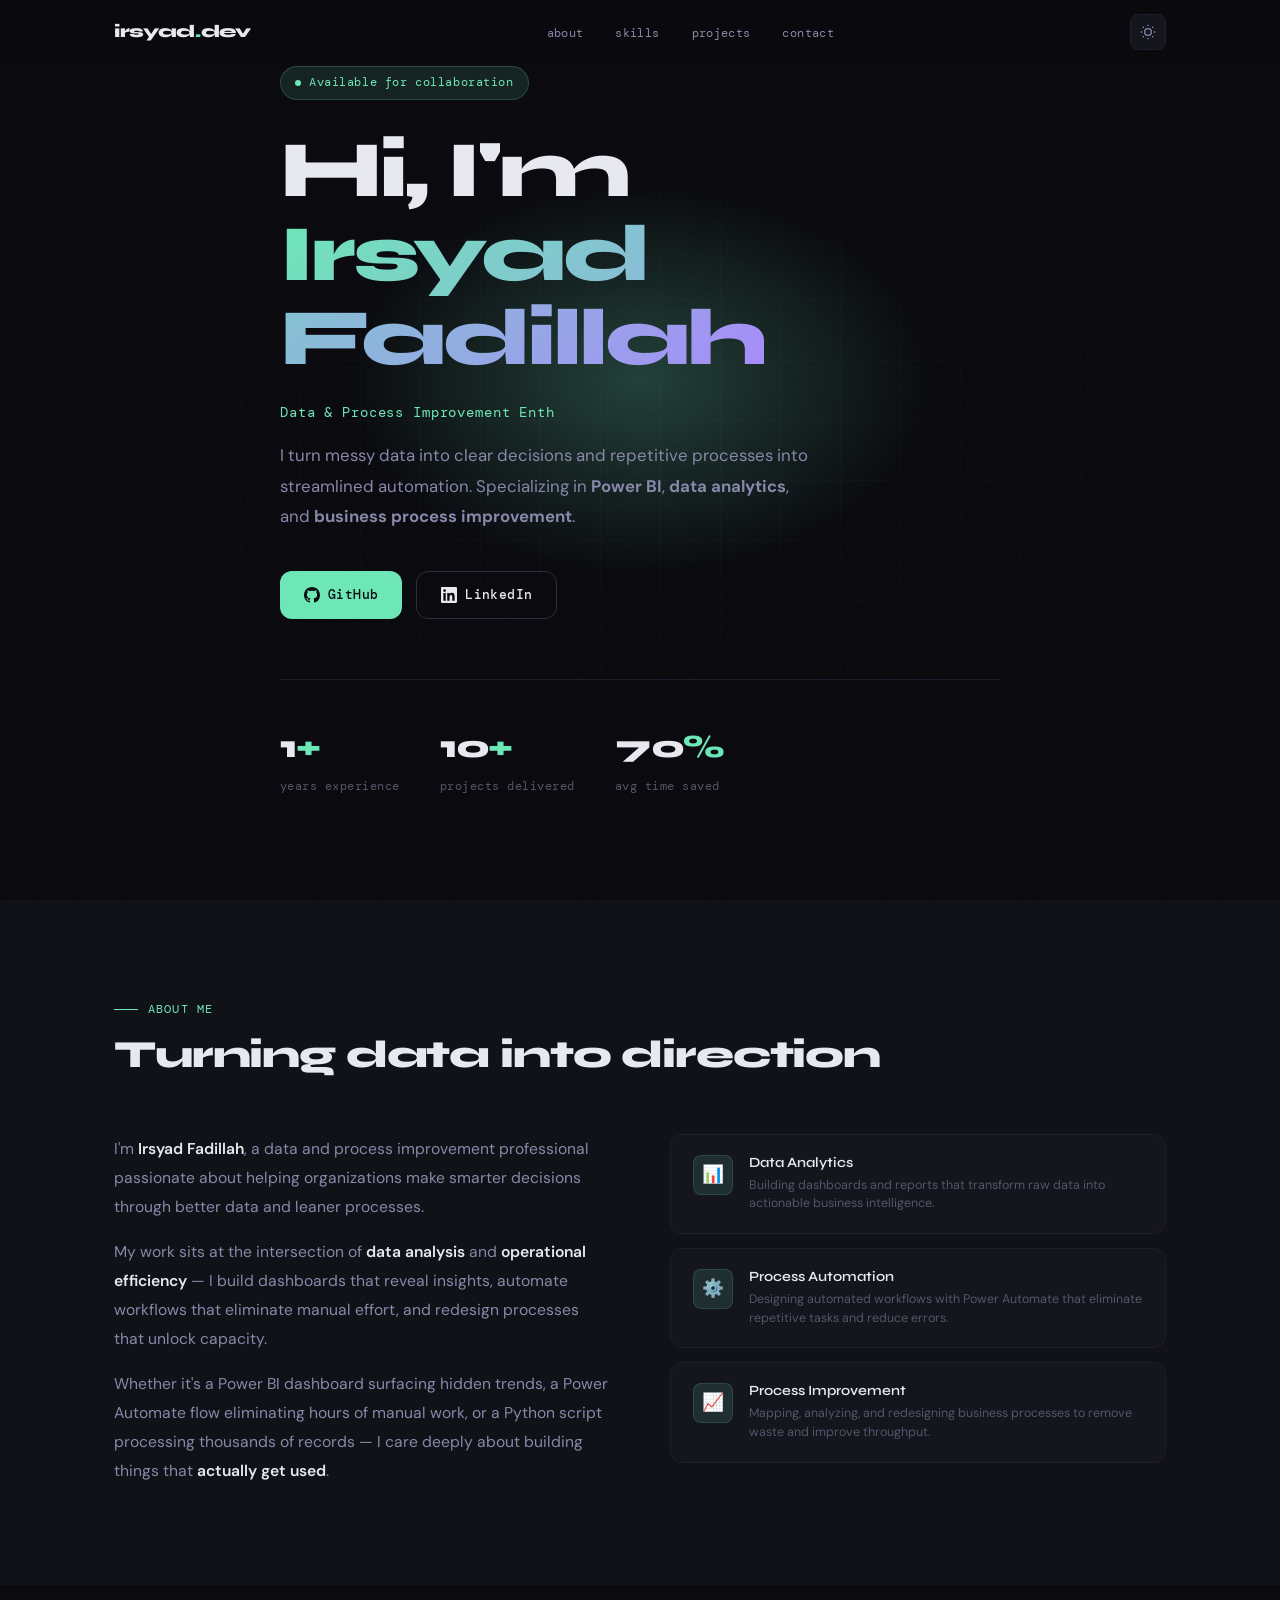
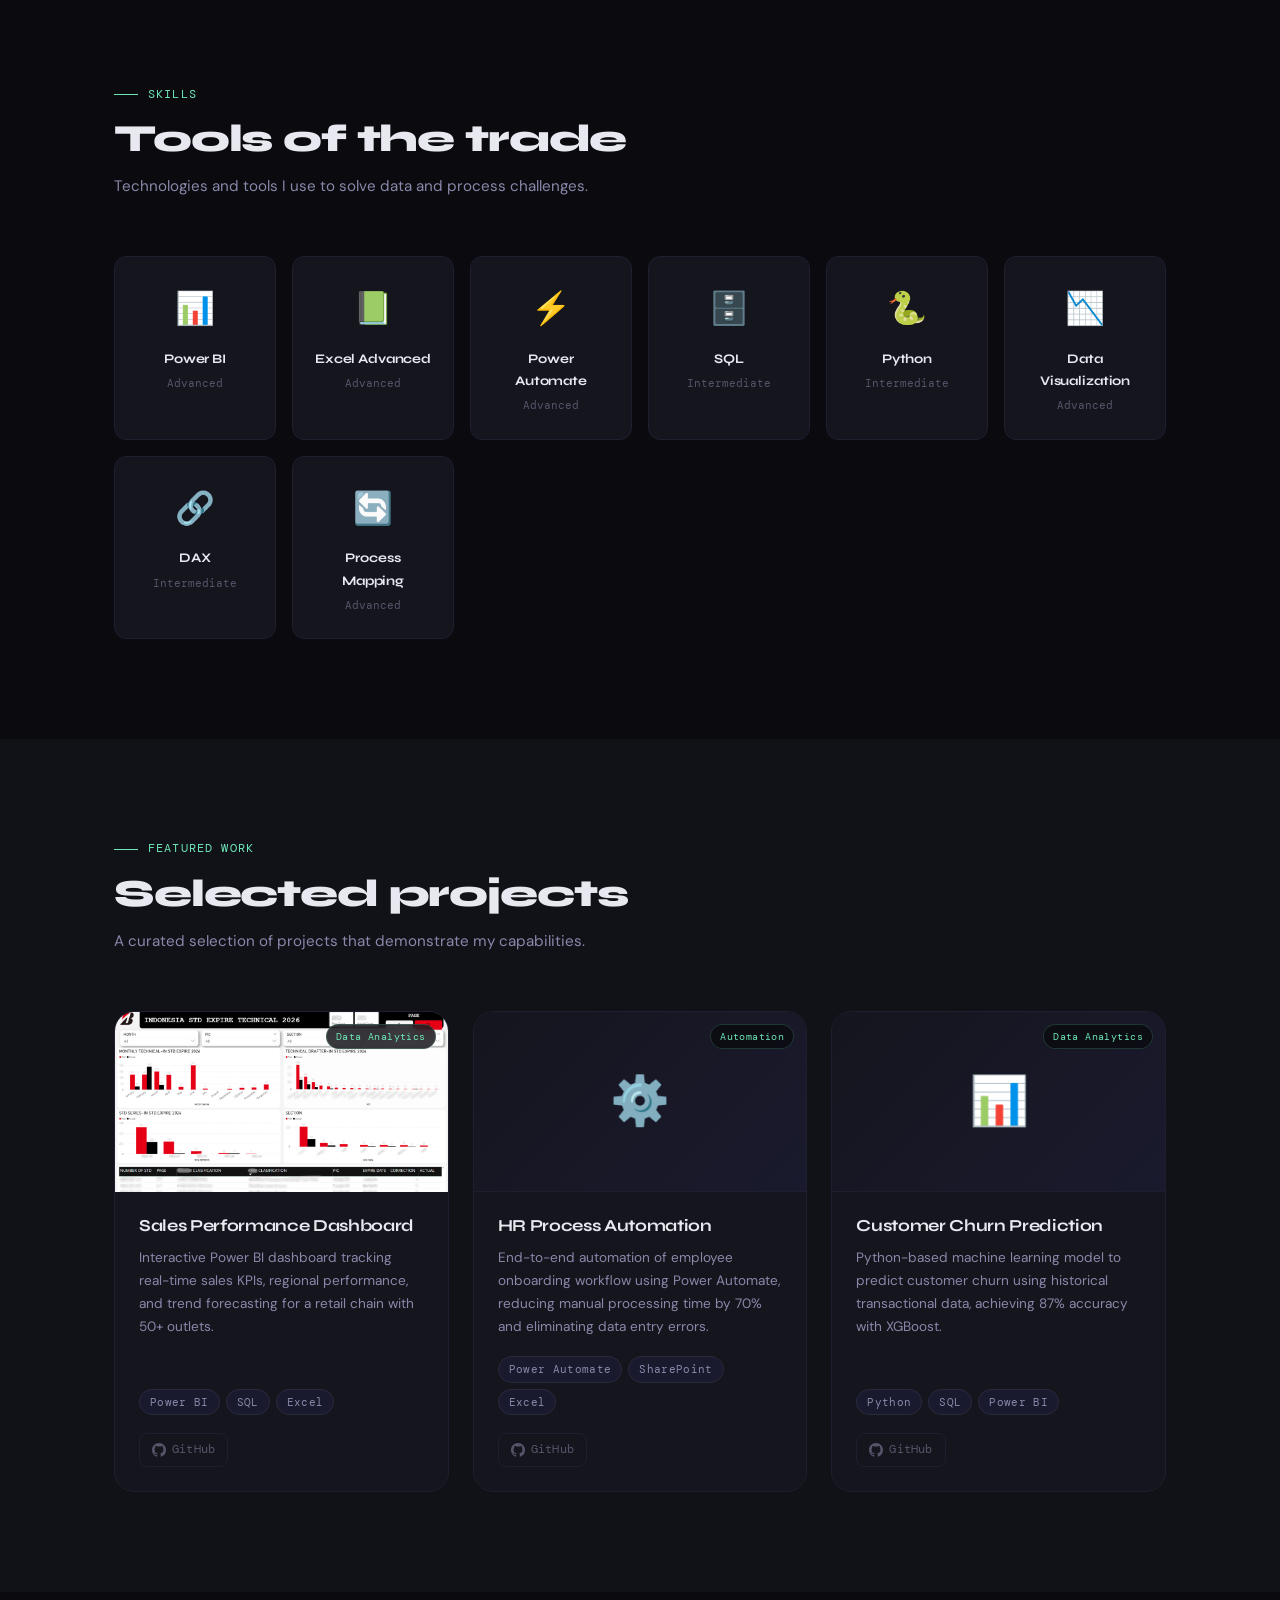
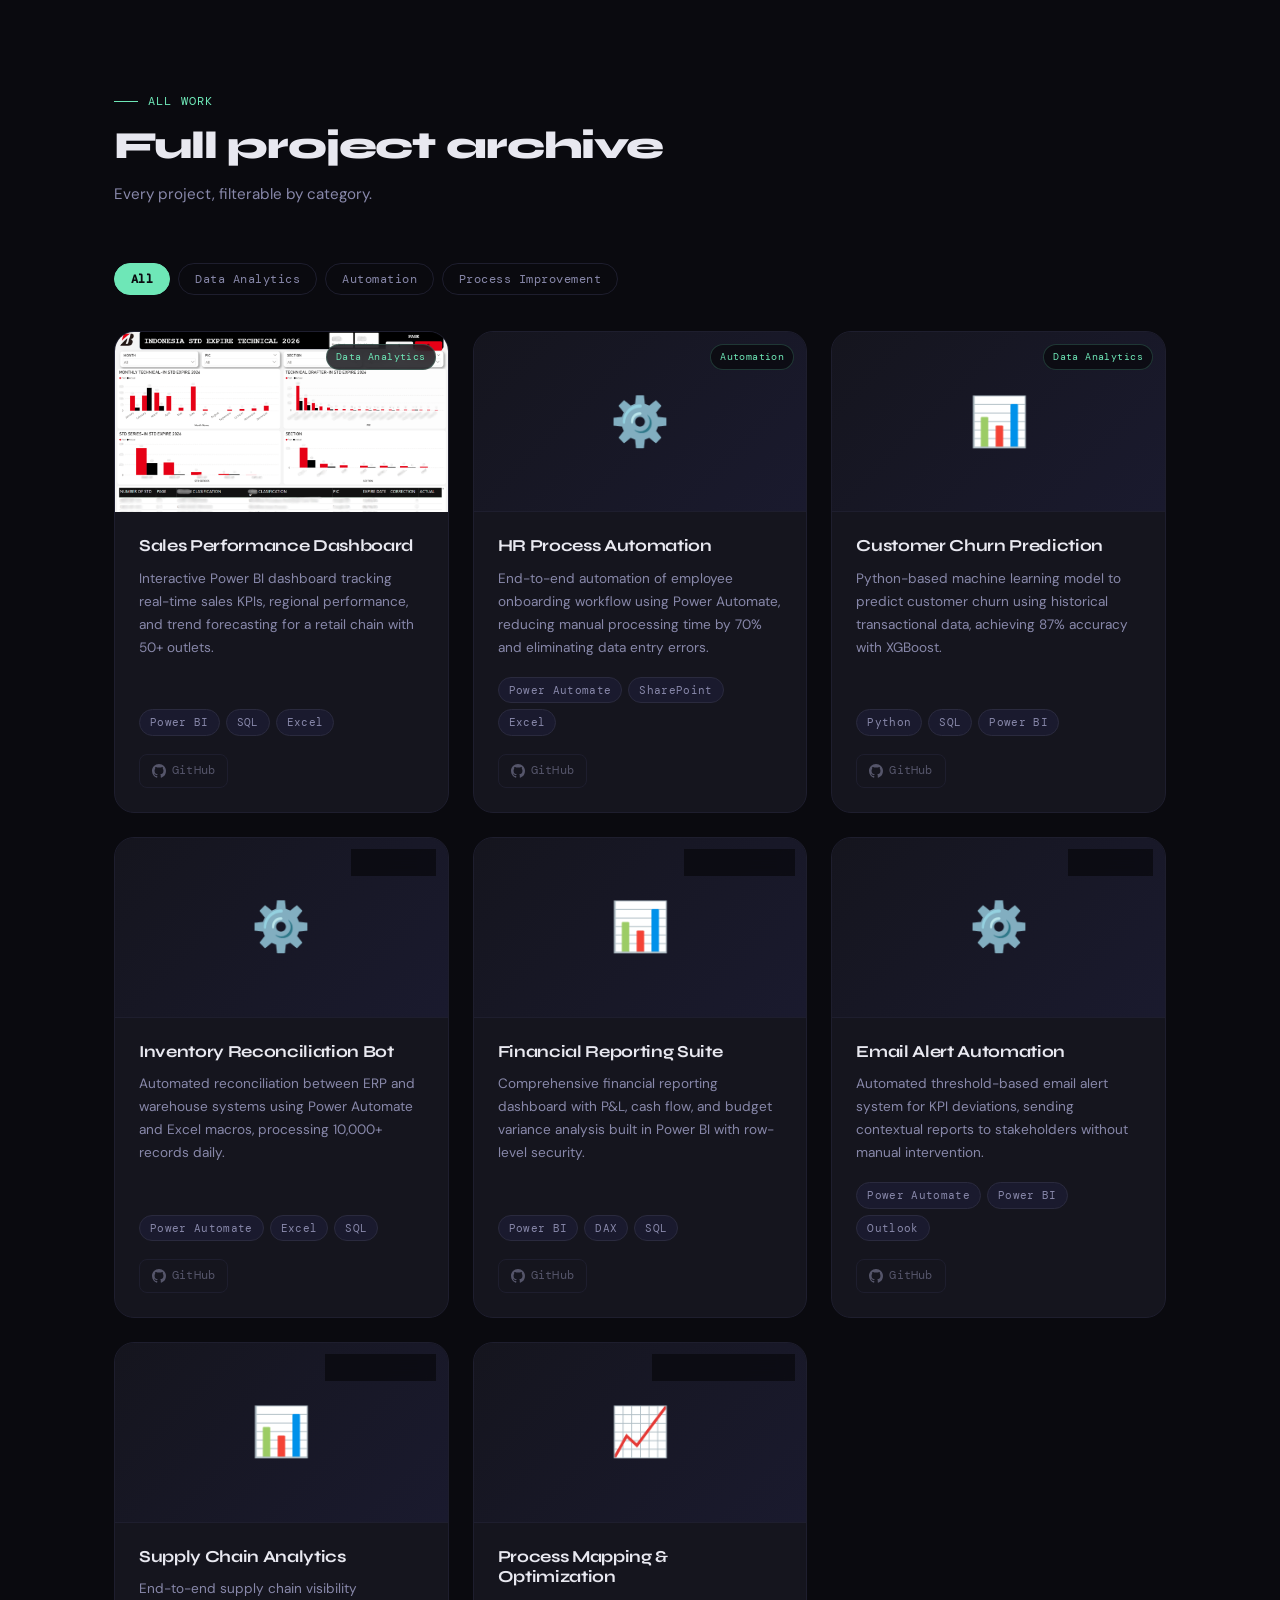
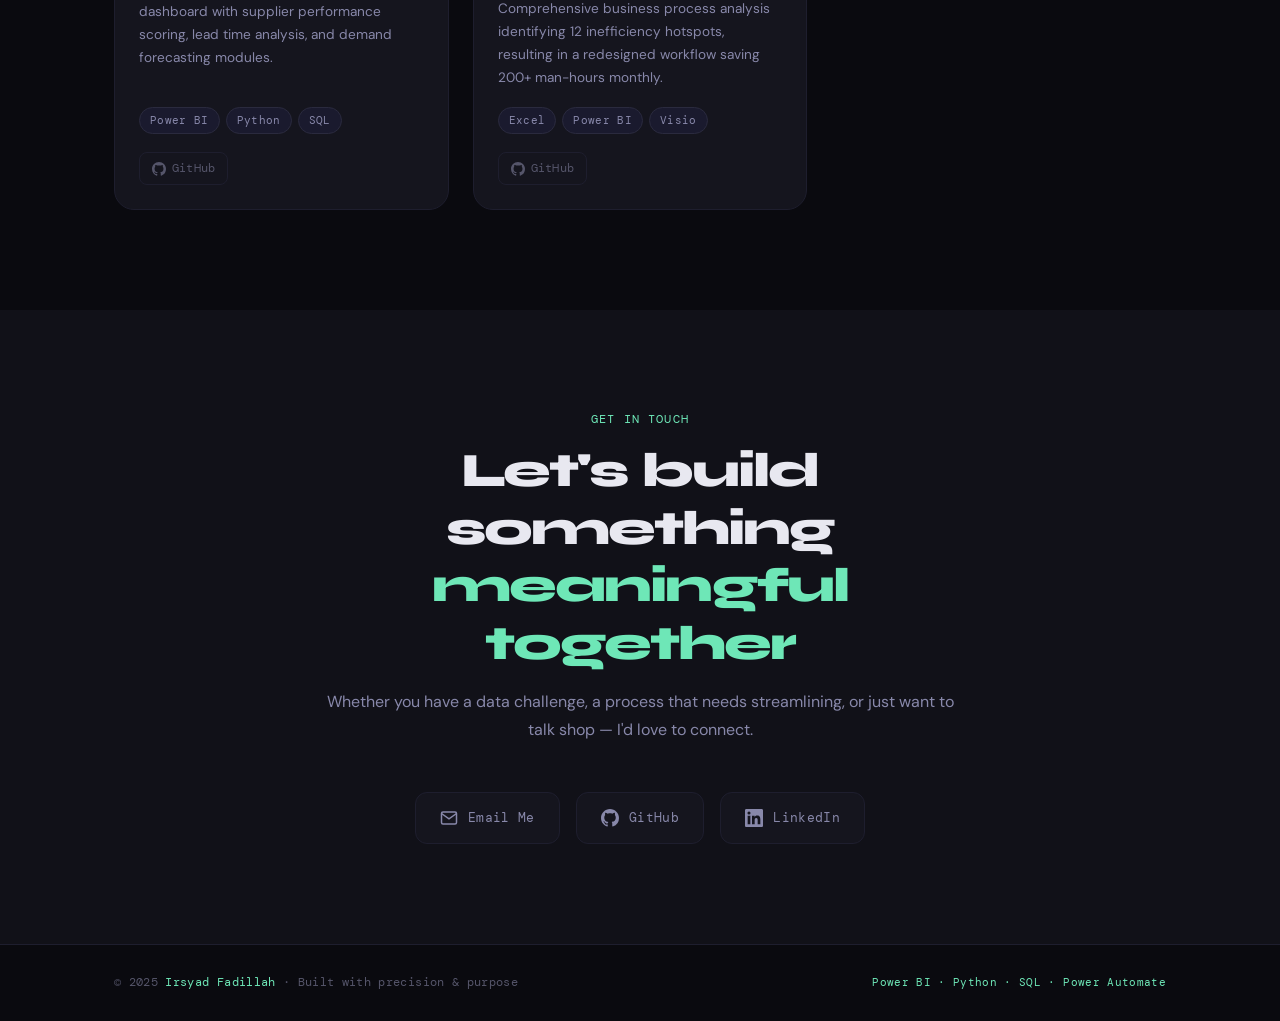
==== commit d0e0fb67: "Update portfolio v2" ====
--- a/index.html
+++ b/index.html
@@ -1,570 +1,265 @@
 <!DOCTYPE html>
-<html lang="en">
-
+<html lang="en" data-theme="dark">
 <head>
-   <meta charset="UTF-8">
-   <meta http-equiv="X-UA-Compatible" content="IE=edge">
-   <meta name="viewport" content="width=device-width, initial-scale=1.0">
-   <title>Irsyad Fadillah - Portofolio</title>
-   <link rel="stylesheet" href="styles/style.css">
-   <link rel="stylesheet" href="styles/responsive.css">
+  <meta charset="UTF-8">
+  <meta name="viewport" content="width=device-width, initial-scale=1.0">
+  <title>Irsyad Fadillah — Data & Process Improvement</title>
+  <meta name="description" content="Portfolio of Irsyad Fadillah — Data Analytics, Power BI, Automation & Process Improvement professional.">
+  <script src="scripts/theme.js"></script>
+  <link rel="stylesheet" href="styles/style.css">
 </head>
-
 <body>
-   <!-- Header -->
-   <header>
-      <div class="main-container">
-         <div class="nav">
-            <div class="logo">
-               <a href="/">IF</a>
+
+  <!-- ===== NAV ===== -->
+  <nav>
+    <div class="container nav-inner">
+      <a href="#hero" class="nav-logo">irsyad<span>.</span>dev</a>
+      <ul class="nav-links">
+        <li><a href="#about">about</a></li>
+        <li><a href="#skills">skills</a></li>
+        <li><a href="#featured">projects</a></li>
+        <li><a href="#contact">contact</a></li>
+      </ul>
+      <div class="nav-right">
+        <button id="themeToggle" class="theme-toggle" title="Toggle theme">
+          <svg width="16" height="16" viewBox="0 0 24 24" fill="none" stroke="currentColor" stroke-width="2"><circle cx="12" cy="12" r="5"/><path d="M12 1v2M12 21v2M4.22 4.22l1.42 1.42M18.36 18.36l1.42 1.42M1 12h2M21 12h2M4.22 19.78l1.42-1.42M18.36 5.64l1.42-1.42"/></svg>
+        </button>
+        <button id="hamburger" class="hamburger" aria-label="Menu">
+          <span></span><span></span><span></span>
+        </button>
+      </div>
+    </div>
+  </nav>
+
+  <!-- Mobile Menu -->
+  <div id="mobileMenu" class="mobile-menu">
+    <a href="#about">about</a>
+    <a href="#skills">skills</a>
+    <a href="#featured">featured projects</a>
+    <a href="#projects">all projects</a>
+    <a href="#contact">contact</a>
+  </div>
+
+  <!-- ===== HERO ===== -->
+  <section id="hero">
+    <div class="hero-grid-bg"></div>
+    <div class="hero-glow"></div>
+    <div class="container">
+      <div class="hero-content">
+        <div class="hero-badge">Available for collaboration</div>
+        <h1 class="hero-title">
+          Hi, I'm<br>
+          <span class="name-highlight">Irsyad Fadillah</span>
+        </h1>
+        <p class="hero-tagline mono" id="typedText">Data &amp; Process Improvement Enthusiast</p>
+        <p class="hero-desc">
+          I turn messy data into clear decisions and repetitive processes into streamlined automation.
+          Specializing in <strong>Power BI</strong>, <strong>data analytics</strong>, and <strong>business process improvement</strong>.
+        </p>
+        <div class="hero-actions">
+          <a href="https://github.com/irsyadfadillah" target="_blank" rel="noopener" class="btn btn-primary">
+            <svg width="16" height="16" viewBox="0 0 24 24" fill="currentColor"><path d="M12 0C5.37 0 0 5.37 0 12c0 5.31 3.435 9.795 8.205 11.385.6.105.825-.255.825-.57 0-.285-.015-1.23-.015-2.235-3.015.555-3.795-.735-4.035-1.41-.135-.345-.72-1.41-1.23-1.695-.42-.225-1.02-.78-.015-.795.945-.015 1.62.87 1.845 1.23 1.08 1.815 2.805 1.305 3.495.99.105-.78.42-1.305.765-1.605-2.67-.3-5.46-1.335-5.46-5.925 0-1.305.465-2.385 1.23-3.225-.12-.3-.54-1.53.12-3.18 0 0 1.005-.315 3.3 1.23.96-.27 1.98-.405 3-.405s2.04.135 3 .405c2.295-1.56 3.3-1.23 3.3-1.23.66 1.65.24 2.88.12 3.18.765.84 1.23 1.905 1.23 3.225 0 4.605-2.805 5.625-5.475 5.925.435.375.81 1.095.81 2.22 0 1.605-.015 2.895-.015 3.3 0 .315.225.69.825.57A12.02 12.02 0 0 0 24 12c0-6.63-5.37-12-12-12z"/></svg>
+            GitHub
+          </a>
+          <a href="https://linkedin.com/in/irsyad-fadillah" target="_blank" rel="noopener" class="btn btn-outline">
+            <svg width="16" height="16" viewBox="0 0 24 24" fill="currentColor"><path d="M20.447 20.452h-3.554v-5.569c0-1.328-.027-3.037-1.852-3.037-1.853 0-2.136 1.445-2.136 2.939v5.667H9.351V9h3.414v1.561h.046c.477-.9 1.637-1.85 3.37-1.85 3.601 0 4.267 2.37 4.267 5.455v6.286zM5.337 7.433a2.062 2.062 0 0 1-2.063-2.065 2.064 2.064 0 1 1 2.063 2.065zm1.782 13.019H3.555V9h3.564v11.452zM22.225 0H1.771C.792 0 0 .774 0 1.729v20.542C0 23.227.792 24 1.771 24h20.451C23.2 24 24 23.227 24 22.271V1.729C24 .774 23.2 0 22.222 0h.003z"/></svg>
+            LinkedIn
+          </a>
+        </div>
+
+        <div class="hero-stats">
+          <div class="stat-item">
+            <div class="stat-num">1<span>+</span></div>
+            <div class="stat-label">years experience</div>
+          </div>
+          <div class="stat-item">
+            <div class="stat-num">10<span>+</span></div>
+            <div class="stat-label">projects delivered</div>
+          </div>
+          <div class="stat-item">
+            <div class="stat-num">70<span>%</span></div>
+            <div class="stat-label">avg time saved</div>
+          </div>
+        </div>
+      </div>
+    </div>
+  </section>
+
+  <!-- ===== ABOUT ===== -->
+  <section id="about">
+    <div class="container">
+      <div class="section-header reveal">
+        <div class="section-tag">about me</div>
+        <h2 class="section-title">Turning data into direction</h2>
+      </div>
+      <div class="about-grid">
+        <div class="about-text reveal">
+          <p>
+            I'm <strong>Irsyad Fadillah</strong>, a data and process improvement professional passionate about helping organizations make smarter decisions through better data and leaner processes.
+          </p>
+          <p>
+            My work sits at the intersection of <strong>data analysis</strong> and <strong>operational efficiency</strong> — I build dashboards that reveal insights, automate workflows that eliminate manual effort, and redesign processes that unlock capacity.
+          </p>
+          <p>
+            Whether it's a Power BI dashboard surfacing hidden trends, a Power Automate flow eliminating hours of manual work, or a Python script processing thousands of records — I care deeply about building things that <strong>actually get used</strong>.
+          </p>
+        </div>
+        <div class="about-cards">
+          <div class="about-card reveal reveal-delay-1">
+            <div class="about-card-icon">📊</div>
+            <div class="about-card-body">
+              <h4>Data Analytics</h4>
+              <p>Building dashboards and reports that transform raw data into actionable business intelligence.</p>
             </div>
-            <nav>
-               <ul>
-                  <!-- <li><a href="#services">Services</a></li> -->
-                  <li><a href="#portfolios">Portfolios</a></li>
-                  <li><a href="#skills">Skills</a></li>
-                  <li><a href="#contact">Contact</a></li>
-                  <li>
-                     <a href="Irsyad Fadillah _CV.pdf" target="_blank">
-                        <button class="btn">Resume</button>
-                     </a>
-                  </li>
-               </ul>
-            </nav>
-
-            <div class="burger">
-               <div class="line-1"></div>
-               <div class="line-2"></div>
-               <div class="line-3"></div>
+          </div>
+          <div class="about-card reveal reveal-delay-2">
+            <div class="about-card-icon">⚙️</div>
+            <div class="about-card-body">
+              <h4>Process Automation</h4>
+              <p>Designing automated workflows with Power Automate that eliminate repetitive tasks and reduce errors.</p>
             </div>
-         </div>
-         <section id="hero">
-            <div class="hero-left">
-               <h3 class="pre-title">My name is</h3>
-               <h1 class="hero-name">Irsyad <span>Fadillah</span></h1>
-               <p>
-                  Technical Business Analyst specializing in industrial digital transformation, data standardization, and workflow automation. 
-                  Experienced in leading end-to-end digitalization projects in manufacturing environments using Microsoft Power Platform ecosystem. Skilled in translating operational problems into scalable digital solutions that improve efficiency, data visibility, and decision-making.
-               </p>
+          </div>
+          <div class="about-card reveal reveal-delay-3">
+            <div class="about-card-icon">📈</div>
+            <div class="about-card-body">
+              <h4>Process Improvement</h4>
+              <p>Mapping, analyzing, and redesigning business processes to remove waste and improve throughput.</p>
             </div>
-            <div class="hero-right">
-               <img src="images/portfolios/Image semi.jpeg" alt="Foto Saya">
-            </div>
-         </section>
-      </div>
-   </header>
-   <!-- End Header -->
-   <!-- services -->
-   <!-- <section id="services">
-      <div class="services main-container">
-         <h3 class="pre-title">Services</h3>
-         <h1 class="section-title services-title">Specialized In</h1>
-
-         <div class="grid-3">
-
-            <div class="service">
-               <div class="service-icon">
-                  <svg width="24" height="24" xmlns="http://www.w3.org/2000/svg" fill-rule="evenodd"
-                     clip-rule="evenodd">
-                     <path
-                        d="M24 11.374c0 4.55-3.783 6.96-7.146 6.796-.151 1.448.061 2.642.384 3.641l-3.72 1.189c-.338-1.129-.993-3.822-2.752-5.279-2.728.802-4.969-.646-5.784-2.627-2.833.046-4.982-1.836-4.982-4.553 0-4.199 4.604-9.541 11.99-9.541 7.532 0 12.01 5.377 12.01 10.374zm-21.992-1.069c-.145 2.352 2.179 3.07 4.44 2.826.336 2.429 2.806 3.279 4.652 2.396 1.551.74 2.747 2.37 3.729 4.967l.002.006.111-.036c-.219-1.579-.09-3.324.36-4.528 3.907.686 6.849-1.153 6.69-4.828-.166-3.829-3.657-8.011-9.843-8.109-6.302-.041-9.957 4.255-10.141 7.306zm8.165-2.484c-.692-.314-1.173-1.012-1.173-1.821 0-1.104.896-2 2-2s2 .896 2 2c0 .26-.05.509-.141.738 1.215.911 2.405 1.855 3.6 2.794.424-.333.96-.532 1.541-.532 1.38 0 2.5 1.12 2.5 2.5s-1.12 2.5-2.5 2.5c-1.171 0-2.155-.807-2.426-1.895-1.201.098-2.404.173-3.606.254-.17.933-.987 1.641-1.968 1.641-1.104 0-2-.896-2-2 0-1.033.784-1.884 1.79-1.989.12-.731.252-1.46.383-2.19zm2.059-.246c-.296.232-.66.383-1.057.417l-.363 2.18c.504.224.898.651 1.079 1.177l3.648-.289c.047-.267.137-.519.262-.749l-3.569-2.736z" />
-                  </svg>
-               </div>
-               <h4>Business Automation</h4>
-               <p>
-                  The use of technology to automatically perform repetitive manual tasks and processes, thereby reducing the need for human intervention.
-               </p>
-            </div>
-
-            <div class="service">
-               <div class="service-icon">
-                  <svg width="24" height="24" xmlns="http://www.w3.org/2000/svg" fill-rule="evenodd"
-                     clip-rule="evenodd">
-                     <path
-                        d="M12 0c6.623 0 12 5.377 12 12s-5.377 12-12 12-12-5.377-12-12 5.377-12 12-12m2.557 16h-5.115c.546 2.46 1.441 4.114 2.558 5.744 1.194-1.741 2.041-3.41 2.557-5.744m-7.157 0h-4.567c1.236 2.825 3.704 4.972 6.755 5.716-1.048-1.733-1.783-3.658-2.188-5.716m13.767 0h-4.567c-.391 1.988-1.095 3.887-2.175 5.694 3.012-.763 5.517-2.895 6.742-5.694m-14.005-6h-4.962c-.267 1.313-.267 2.685 0 4h4.915c-.119-1.329-.101-2.672.047-4m7.661 0h-5.647c-.165 1.326-.185 2.672-.053 4h5.753c.133-1.328.111-2.673-.053-4m6.977 0h-4.963c.148 1.328.166 2.671.048 4h4.915c.26-1.285.273-2.648 0-4m-12.156-7.729c-3.077.732-5.567 2.886-6.811 5.729h4.653c.435-2.042 1.178-3.985 2.158-5.729m2.355-.048c-1.089 1.77-1.91 3.453-2.463 5.777h4.927c-.534-2.246-1.337-3.948-2.464-5.777m2.368.069c1.013 1.812 1.733 3.76 2.146 5.708h4.654c-1.232-2.816-3.762-4.958-6.8-5.708" />
-                  </svg>
-               </div>
-               <h4>Web Development</h4>
-               <p>
-                  To design, build and maintain websites and maintain their performance and traffic capacity.
-               </p>
-            </div>
-
-            <div class="service">
-               <div class="service-icon">
-                  <svg xmlns="http://www.w3.org/2000/svg" width="24" height="24" viewBox="0 0 24 24">
-                     <path
-                        d="M3 20c.552 0 1 .449 1 1s-.448 1-1 1-1-.449-1-1 .448-1 1-1zm0-2c-1.656 0-3 1.343-3 3s1.344 3 3 3 3-1.343 3-3-1.344-3-3-3zm9 2c.552 0 1 .449 1 1s-.448 1-1 1-1-.449-1-1 .448-1 1-1zm0-2c-1.656 0-3 1.343-3 3s1.344 3 3 3 3-1.343 3-3-1.344-3-3-3zm0-16c.552 0 1 .449 1 1s-.448 1-1 1-1-.449-1-1 .448-1 1-1zm0-2c-1.656 0-3 1.343-3 3s1.344 3 3 3 3-1.343 3-3-1.344-3-3-3zm9 20c.552 0 1 .449 1 1s-.448 1-1 1-1-.449-1-1 .448-1 1-1zm0-2c-1.656 0-3 1.343-3 3s1.344 3 3 3 3-1.343 3-3-1.344-3-3-3zm-1.577-1.721l-6.423-5.028v-3.352c-.323.066-.658.101-1 .101s-.677-.035-1-.101v3.352l-6.424 5.028c.695.233 1.323.602 1.844 1.093l5.58-4.372 5.579 4.373c.522-.492 1.15-.861 1.844-1.094z" />
-                  </svg>
-               </div>
-               <h4>Data Analyst</h4>
-               <p>
-                  To understand existing data, discover patterns or trends, and make informative conclusions for
-                  decision-making.
-               </p>
-            </div>
-         </div>
-      </div>
-   </section> -->
-   <!-- end of services -->
-   <!-- Portfolio -->
-   <section id="portfolios">
-      <div class="portfolios main-container">
-         <h3 class="pre-title">My Works</h3>
-         <h1 class="section-title">Featured Portfolios</h1>
-
-         <div class="grid-3">
-
-            <!-- portfolio1a -->
-            <div class="portfolio">
-               <div class="portfolio-cover">
-                  <img src="./images/portfolios/p6.png" alt="nama project" >
-               </div>
-
-               <div class="portfolio-info">
-                  <div class="portfolio-title">
-                     <h4>Microsoft Power App</h4>
-                     <a href="Final_Project.pdf" class="portfolio-link">
-                        <svg xmlns="http://www.w3.org/2000/svg" width="24" height="24" viewBox="0 0 24 24">
-                           <path
-                              d="M6 17c2.269-9.881 11-11.667 11-11.667v-3.333l7 6.637-7 6.696v-3.333s-6.17-.171-11 5zm12 .145v2.855h-16v-12h6.598c.768-.787 1.561-1.449 2.339-2h-10.937v16h20v-6.769l-2 1.914z" />
-                        </svg>
-                     </a>
-                  </div>
-
-                  <div class="portfolio-tags">
-                     <div>Power Platform</div>
-
-                  </div>
-
-                  <p>Business process automation in an internship project at PT. Bridgestone Tire Indonesia.
-                  </p>
-               </div>
-            </div>
-
-            <!-- portfolio1 -->
-            <div class="portfolio">
-               <div class="portfolio-cover">
-                  <img src="./images/portfolios/p1.png" alt="nama project" >
-               </div>
-
-               <div class="portfolio-info">
-                  <div class="portfolio-title">
-                     <h4>CRUD Website</h4>
-                     <a href="https://github.com/IrsyadFadillah/adm_prokon_sucofindo.git" class="portfolio-link">
-                        <svg xmlns="http://www.w3.org/2000/svg" width="24" height="24" viewBox="0 0 24 24">
-                           <path
-                              d="M6 17c2.269-9.881 11-11.667 11-11.667v-3.333l7 6.637-7 6.696v-3.333s-6.17-.171-11 5zm12 .145v2.855h-16v-12h6.598c.768-.787 1.561-1.449 2.339-2h-10.937v16h20v-6.769l-2 1.914z" />
-                        </svg>
-                     </a>
-                  </div>
-
-                  <div class="portfolio-tags">
-                     <div>PHP</div>
-                     <div>MySQL</div>
-                  </div>
-
-                  <p>Created a website to input cultivation census data of PT SUCOFINDO.
-                  </p>
-               </div>
-            </div>
-
-            <!-- portfolio2 -->
-            <div class="portfolio">
-               <div class="portfolio-cover">
-                  <img src="./images/portfolios/p2.png" alt="nama project">
-               </div>
-
-               <div class="portfolio-info">
-                  <div class="portfolio-title">
-                     <h4>Deep learning</h4>
-                     <a href="https://asik23-g2ykqtkp7nmaty7fi8ausm.streamlit.app/" class="portfolio-link">
-                        <svg xmlns="http://www.w3.org/2000/svg" width="24" height="24" viewBox="0 0 24 24">
-                           <path
-                              d="M6 17c2.269-9.881 11-11.667 11-11.667v-3.333l7 6.637-7 6.696v-3.333s-6.17-.171-11 5zm12 .145v2.855h-16v-12h6.598c.768-.787 1.561-1.449 2.339-2h-10.937v16h20v-6.769l-2 1.914z" />
-                        </svg>
-                     </a>
-                  </div>
-
-                  <div class="portfolio-tags">
-                     <div>Streamlit</div>
-                  </div>
-
-                  <p>Created a benthos classification website using Deep Learning (inception model) with image input.
-                  </p>
-               </div>
-            </div> 
-
-            <!-- portfolio3 -->
-            <div class="portfolio">
-               <div class="portfolio-cover">
-                  <img src="./images/portfolios/p3.png" alt="nama project">
-               </div>
-
-               <div class="portfolio-info">
-                  <div class="portfolio-title">
-                     <h4>Admin + User (CRUD) Website</h4>
-                     <a href="https://github.com/IrsyadFadillah/dkp_kub.git" class="portfolio-link">
-                        <svg xmlns="http://www.w3.org/2000/svg" width="24" height="24" viewBox="0 0 24 24">
-                           <path
-                              d="M6 17c2.269-9.881 11-11.667 11-11.667v-3.333l7 6.637-7 6.696v-3.333s-6.17-.171-11 5zm12 .145v2.855h-16v-12h6.598c.768-.787 1.561-1.449 2.339-2h-10.937v16h20v-6.769l-2 1.914z" />
-                        </svg>
-                     </a>
-                  </div>
-
-                  <div class="portfolio-tags">
-                     <div>PHP</div>
-                     <div>MySQL</div>
-                  </div>
-
-                  <p>Created a website to manage KUB data at the Marine and Fisheries Service Banten Province
-                  </p>
-               </div>
-            </div>
-
-            <!-- portfolio4 -->
-            <div class="portfolio">
-               <div class="portfolio-cover">
-                  <img src="./images/portfolios/p5.png" alt="nama project">
-               </div>
-
-               <div class="portfolio-info">
-                  <div class="portfolio-title">
-                     <h4>Scientific Article</h4>
-                     <a href="https://ejournal.bsi.ac.id/ejurnal/index.php/khatulistiwa/article/view/16177"
-                        class="portfolio-link">
-                        <svg xmlns="http://www.w3.org/2000/svg" width="24" height="24" viewBox="0 0 24 24">
-                           <path
-                              d="M6 17c2.269-9.881 11-11.667 11-11.667v-3.333l7 6.637-7 6.696v-3.333s-6.17-.171-11 5zm12 .145v2.855h-16v-12h6.598c.768-.787 1.561-1.449 2.339-2h-10.937v16h20v-6.769l-2 1.914z" />
-                        </svg>
-                     </a>
-                  </div>
-
-                  <div class="portfolio-tags">
-                     <div>SVR</div>
-                     <div>Sinta-4</div>
-                  </div>
-
-                  <p>The use of the SVR algorithm to estimate the relationship between temperature and pH.
-               </div>
-            </div>
-
-         </div>
-         
-      </div>
-   </section>
-   <!-- end of portfolio -->
-   <!-- Skills & Education -->
-   <section id="skills">
-      <div class="skills main-container">
-         <h3 class="pre-title">Work Path</h3>
-         <h1 class="section-title">Skills & Experience</h1>
-
-         <div class="skills-grid">
-            <div class="skills-left">
-
-               <!-- work3 -->
-               <div class="education">
-                  <div class="line">
-                     <div></div>
-                  </div>
-
-                  <div class="education-info">
-                     <h4 class="education-title">PT. Bridgestone Tire Indonesia</h4>
-                     <p>Technical Apprentice</p>
-                     <h4 class="education-years">Nov 2025 - Present</h4>
-                  </div>
-               </div>
-
-               <div class="education">
-                  <div class="line">
-                     <div></div>
-                  </div>
-
-                  <div class="education-info">
-                     <h4 class="education-title">PT. Bridgestone Tire Indonesia</h4>
-                     <p>Raw Material Purchasing Internship</p>
-                     <h4 class="education-years">Sep 2024 - Dec 2024</h4>
-                  </div>
-               </div>
-
-               <!-- work2 -->
-               <div class="education">
-                  <div class="line">
-                     <div></div>
-                  </div>
-
-                  <div class="education-info">
-                     <h4 class="education-title">Marine and Fishery Office of Banten</h4>
-                     <p>Internship in the Field of Capture Fisheries as Administrative Assistant and Website Development</p>
-                     <h4 class="education-years">Mar 2024 - May 2024</h4>
-                  </div>
-               </div>
-
-               <!-- work1 -->
-               <div class="education">
-                  <div class="line">
-                     <div></div>
-                  </div>
-
-                  <div class="education-info">
-                     <h4 class="education-title">PT. SUCOFINDO</h4>
-                     <p>Consulting and Website Development Project</p>
-                     <h4 class="education-years">Feb 2023 - May 2023</h4>
-                  </div>
-               </div>
-
-               <!-- education1 -->
-               <div class="education">
-                  <div class="line">
-                     <div></div>
-                  </div>
-
-                  <div class="education-info">
-                     <h4 class="education-title">Universitas Pendidikan Indonesia</h4>
-                     <p>Bachelor of Marine Information Systems, 3.81/4.00</p>
-                     <h4 class="education-years">Sep 2021 - Aug 2025</h4>
-                  </div>
-               </div>
-
-               <!-- education2 -->
-               <!-- <div class="education">
-                  <div class="line">
-                     <div></div>
-                  </div>
-
-                  <div class="education-info">
-                     <h4 class="education-title">SMAN 3 - Babelan, Jawa Barat</h4>
-                     <p>High School Diploma in science, 86.70/100.00</p>
-                     <h4 class="education-years">2018 - 2021</h4>
-                  </div>
-               </div> -->
-
-               <!-- education3 -->
-               <!-- <div class="education">
-                  <div class="line">
-                     <div></div>
-                  </div>
-
-                  <div class="education-info">
-                     <h4 class="education-title">Universitas Pendidikan Indonesia</h4>
-                     <p>Bachelor of Marine Information Systems</p>
-                     <h4 class="education-years">2021 - 2025</h4>
-                  </div>
-               </div> -->
-            </div>
-            <div class="skills-right">
-               <P>A fresh graduate in Marine Information Systems with a strong interest in administrative and Web Development. 
-                  Experimenting with new technologies and frameworks, and here you can see a summary of my expertise.
-               </P>
-               <div class="skills-list">
-                  <ul>
-
-                     <li>PHP</li>
-                     <li>SQL</li>
-                     <li>Python</li>
-                     <li>CSS</li>
-                     <li>Laravel</li>
-
-                  </ul>
-
-                  <ul>
-                     <li>ArcGIS</li>
-                     <li>GEE</li>
-                     <li>Administration</li>
-                     <li>Microsoft Office</li>
-                     <li>Microsoft Power Platform</li>
-                  </ul>
-               </div>
-            </div>
-         </div>
-         <h1 class="section-title">Certificates</h1>
-         <div class="grid-3">
-            <!-- certifcate1 -->
-            <div class="portfolio">
-               <div class="portfolio-cover">
-                  <img src="./images/portfolios/Certiicate_IC3_page-0001.jpg" alt="nama project">
-               </div>
-
-               <div class="portfolio-info">
-                  <div class="portfolio-title">
-                     <h4>Certiport's IC3 Digital Literacy International Certification</h4>
-                     <a href="https://www.certiport.com/Portal/Pages/PrintTranscriptInfo.aspx?action=Cert&id=447&cvid=QmXZ8nXS3EJCakjSMxK8nw==" class="portfolio-link">
-                        <svg xmlns="http://www.w3.org/2000/svg" width="24" height="24" viewBox="0 0 24 24">
-                           <path
-                              d="M6 17c2.269-9.881 11-11.667 11-11.667v-3.333l7 6.637-7 6.696v-3.333s-6.17-.171-11 5zm12 .145v2.855h-16v-12h6.598c.768-.787 1.561-1.449 2.339-2h-10.937v16h20v-6.769l-2 1.914z" />
-                        </svg>
-                     </a>
-                  </div>
-               </div>
-            </div>
-
-            <!-- certifcate2 -->
-            <div class="portfolio">
-               <div class="portfolio-cover">
-                  <img src="./images/portfolios/sertifikat_course_DataScience_dicoding_page-0001.jpg" alt="nama project">
-               </div>
-
-               <div class="portfolio-info">
-                  <div class="portfolio-title">
-                     <h4> Data Science Basic Competency Certificate by Dicoding Academy</h4>
-                     <a href="https://www.dicoding.com/certificates/1OP8NL8RQXQK" class="portfolio-link">
-                        <svg xmlns="http://www.w3.org/2000/svg" width="24" height="24" viewBox="0 0 24 24">
-                           <path
-                              d="M6 17c2.269-9.881 11-11.667 11-11.667v-3.333l7 6.637-7 6.696v-3.333s-6.17-.171-11 5zm12 .145v2.855h-16v-12h6.598c.768-.787 1.561-1.449 2.339-2h-10.937v16h20v-6.769l-2 1.914z" />
-                        </svg>
-                     </a>
-                  </div>
-
-                  
-               </div>
-            </div>
-
-            <!-- certifcate3 -->
-            <div class="portfolio">
-               <div class="portfolio-cover">
-                  <img src="./images/portfolios/sertifikat_course_SQL_dicoding_page-0001.jpg" alt="nama project">
-               </div>
-
-               <div class="portfolio-info">
-                  <div class="portfolio-title">
-                     <h4>SQL Basic Competency Certificate by Dicoding Academy </h4>
-                     <a href="https://www.dicoding.com/certificates/JLX12G466Z72" class="portfolio-link">
-                        <svg xmlns="http://www.w3.org/2000/svg" width="24" height="24" viewBox="0 0 24 24">
-                           <path
-                              d="M6 17c2.269-9.881 11-11.667 11-11.667v-3.333l7 6.637-7 6.696v-3.333s-6.17-.171-11 5zm12 .145v2.855h-16v-12h6.598c.768-.787 1.561-1.449 2.339-2h-10.937v16h20v-6.769l-2 1.914z" />
-                        </svg>
-                     </a>
-                  </div>
-
-                  
-               </div>
-            </div>
-
-            <!-- certifcate4 -->
-            <div class="portfolio">
-               <div class="portfolio-cover">
-                  <img src="./images/portfolios/sertifikat_course_python_dicoding_page-0001.jpg" alt="nama project">
-               </div>
-
-               <div class="portfolio-info">
-                  <div class="portfolio-title">
-                     <h4>Python Programming Competency Certificate by Dicoding Academy</h4>
-                     <a href="https://www.dicoding.com/certificates/QLZ94K662P5D"
-                        class="portfolio-link">
-                        <svg xmlns="http://www.w3.org/2000/svg" width="24" height="24" viewBox="0 0 24 24">
-                           <path
-                              d="M6 17c2.269-9.881 11-11.667 11-11.667v-3.333l7 6.637-7 6.696v-3.333s-6.17-.171-11 5zm12 .145v2.855h-16v-12h6.598c.768-.787 1.561-1.449 2.339-2h-10.937v16h20v-6.769l-2 1.914z" />
-                        </svg>
-                     </a>
-                  </div>
-
-               </div>
-            </div>
-
-         </div>
-         
-      </div>
-   </section>
-   <!-- End of Skills & Education -->
-   <!--Contact  -->
-   <section id="contact">
-      <div class="contact main-container">
-         <div class="contact-left">
-            <form class="contact-form" action="https://formspree.io/f/mdknzgjq" method="POST">
-               <div>
-                  <input type="text" placeholder="Name" name="name">
-               </div>
-               <div>
-                  <input type="email" placeholder="Email" name="email">
-               </div>
-               <div>
-                  <textarea name="message" placeholder="Message" id="message" cols="30" rows="10"></textarea>
-               </div>
-               <div>
-                  <button class="btn-submit">Send Message</button>
-               </div>
-            </form>
-         </div>
-         <div class="contact-right">
-            <!-- contact item1 -->
-            <div class="contact-item">
-               <div class="contact-item-icon">
-                  <svg xmlns="http://www.w3.org/2000/svg" width="24" height="24" viewBox="0 0 24 24">
-                     <path
-                        d="M12 1c-3.148 0-6 2.553-6 5.702 0 3.148 2.602 6.907 6 12.298 3.398-5.391 6-9.15 6-12.298 0-3.149-2.851-5.702-6-5.702zm0 8c-1.105 0-2-.895-2-2s.895-2 2-2 2 .895 2 2-.895 2-2 2zm8 6h-3.135c-.385.641-.798 1.309-1.232 2h3.131l.5 1h-4.264l-.344.544-.289.456h.558l.858 2h-7.488l.858-2h.479l-.289-.456-.343-.544h-2.042l-1.011-1h2.42c-.435-.691-.848-1.359-1.232-2h-3.135l-4 8h24l-4-8zm-12.794 6h-3.97l1.764-3.528 1.516 1.528h1.549l-.859 2zm8.808-2h3.75l1 2h-3.892l-.858-2z" />
-                  </svg>
-               </div>
-               <div class="contact-item-detail">
-                  <h4>Address</h4>
-                  <p>17122 Perwirasari, Bekasi, West Java</p>
-               </div>
-            </div>
-
-            <!-- contact item2 -->
-            <div class="contact-item">
-               <div class="contact-item-icon">
-                  <svg xmlns="http://www.w3.org/2000/svg" width="24" height="24" viewBox="0 0 24 24">
-                     <path
-                        d="M14.89 23.654c-7.367 3.367-18.802-18.86-11.601-22.615l2.107-1.039 3.492 6.817-2.082 1.026c-2.189 1.174 2.37 10.08 4.609 8.994.091-.041 2.057-1.007 2.064-1.011l3.521 6.795c-.008.004-1.989.978-2.11 1.033zm-1.538-13.409l2.917.87c.223-.747.16-1.579-.24-2.317-.399-.739-1.062-1.247-1.808-1.469l-.869 2.916zm1.804-6.058c1.551.462 2.926 1.516 3.756 3.051.831 1.536.96 3.263.498 4.813l-1.795-.535c.325-1.091.233-2.306-.352-3.387-.583-1.081-1.551-1.822-2.643-2.146l.536-1.796zm.95-3.187c2.365.705 4.463 2.312 5.729 4.656 1.269 2.343 1.466 4.978.761 7.344l-1.84-.548c.564-1.895.406-4.006-.608-5.882-1.016-1.877-2.696-3.165-4.591-3.729l.549-1.841z" />
-                  </svg>
-               </div>
-               <div class="contact-item-detail">
-                  <h4>Phone</h4>
-                  <p>(+62) 851-6255-9223</p>
-               </div>
-            </div>
-
-            <!-- contact item3 -->
-            <div class="contact-item">
-               <div class="contact-item-icon">
-                  <svg xmlns="http://www.w3.org/2000/svg" width="24" height="24" viewBox="0 0 24 24">
-                     <path
-                        d="M12 12.713l-11.985-9.713h23.971l-11.986 9.713zm-5.425-1.822l-6.575-5.329v12.501l6.575-7.172zm10.85 0l6.575 7.172v-12.501l-6.575 5.329zm-1.557 1.261l-3.868 3.135-3.868-3.135-8.11 8.848h23.956l-8.11-8.848z" />
-                  </svg>
-               </div>
-               <div class="contact-item-detail">
-                  <h4>Email</h4>
-                  <p>irsfadill11@gmail.com</p>
-               </div>
-            </div>
-
-         </div>
-      </div>
-   </section>
-   <!--End of Contact  -->
-   <!-- Footer -->
-   <footer>
-      <div class="footer-icons">
-         <a href="https://www.instagram.com/irsfa.11">
-            <svg xmlns="http://www.w3.org/2000/svg" width="24" height="24" viewBox="0 0 24 24">
-               <path
-                  d="M12 2.163c3.204 0 3.584.012 4.85.07 3.252.148 4.771 1.691 4.919 4.919.058 1.265.069 1.645.069 4.849 0 3.205-.012 3.584-.069 4.849-.149 3.225-1.664 4.771-4.919 4.919-1.266.058-1.644.07-4.85.07-3.204 0-3.584-.012-4.849-.07-3.26-.149-4.771-1.699-4.919-4.92-.058-1.265-.07-1.644-.07-4.849 0-3.204.013-3.583.07-4.849.149-3.227 1.664-4.771 4.919-4.919 1.266-.057 1.645-.069 4.849-.069zm0-2.163c-3.259 0-3.667.014-4.947.072-4.358.2-6.78 2.618-6.98 6.98-.059 1.281-.073 1.689-.073 4.948 0 3.259.014 3.668.072 4.948.2 4.358 2.618 6.78 6.98 6.98 1.281.058 1.689.072 4.948.072 3.259 0 3.668-.014 4.948-.072 4.354-.2 6.782-2.618 6.979-6.98.059-1.28.073-1.689.073-4.948 0-3.259-.014-3.667-.072-4.947-.196-4.354-2.617-6.78-6.979-6.98-1.281-.059-1.69-.073-4.949-.073zm0 5.838c-3.403 0-6.162 2.759-6.162 6.162s2.759 6.163 6.162 6.163 6.162-2.759 6.162-6.163c0-3.403-2.759-6.162-6.162-6.162zm0 10.162c-2.209 0-4-1.79-4-4 0-2.209 1.791-4 4-4s4 1.791 4 4c0 2.21-1.791 4-4 4zm6.406-11.845c-.796 0-1.441.645-1.441 1.44s.645 1.44 1.441 1.44c.795 0 1.439-.645 1.439-1.44s-.644-1.44-1.439-1.44z" />
-            </svg>
-         </a>
-         <a href="https://www.linkedin.com/in/irsyad-fadillah/">
-            <svg xmlns="http://www.w3.org/2000/svg" width="24" height="24" viewBox="0 0 24 24">
-               <path
-                  d="M19 0h-14c-2.761 0-5 2.239-5 5v14c0 2.761 2.239 5 5 5h14c2.762 0 5-2.239 5-5v-14c0-2.761-2.238-5-5-5zm-11 19h-3v-11h3v11zm-1.5-12.268c-.966 0-1.75-.79-1.75-1.764s.784-1.764 1.75-1.764 1.75.79 1.75 1.764-.783 1.764-1.75 1.764zm13.5 12.268h-3v-5.604c0-3.368-4-3.113-4 0v5.604h-3v-11h3v1.765c1.396-2.586 7-2.777 7 2.476v6.759z" />
-            </svg>
-         </a>
-         <a href="https://x.com/Irsfadill">
-            <svg xmlns="http://www.w3.org/2000/svg" width="24" height="24" viewBox="0 0 24 24">
-               <path
-                  d="M19 0h-14c-2.761 0-5 2.239-5 5v14c0 2.761 2.239 5 5 5h14c2.762 0 5-2.239 5-5v-14c0-2.761-2.238-5-5-5zm-.139 9.237c.209 4.617-3.234 9.765-9.33 9.765-1.854 0-3.579-.543-5.032-1.475 1.742.205 3.48-.278 4.86-1.359-1.437-.027-2.649-.976-3.066-2.28.515.098 1.021.069 1.482-.056-1.579-.317-2.668-1.739-2.633-3.26.442.246.949.394 1.486.411-1.461-.977-1.875-2.907-1.016-4.383 1.619 1.986 4.038 3.293 6.766 3.43-.479-2.053 1.08-4.03 3.199-4.03.943 0 1.797.398 2.395 1.037.748-.147 1.451-.42 2.086-.796-.246.767-.766 1.41-1.443 1.816.664-.08 1.297-.256 1.885-.517-.439.656-.996 1.234-1.639 1.697z" />
-            </svg>
-         </a>
-         <a href="https://github.com/IrsyadFadillah">
-            <svg xmlns="http://www.w3.org/2000/svg" width="24" height="24" viewBox="0 0 24 24">
-               <path
-                  d="M19 0h-14c-2.761 0-5 2.239-5 5v14c0 2.761 2.239 5 5 5h14c2.762 0 5-2.239 5-5v-14c0-2.761-2.238-5-5-5zm-4.466 19.59c-.405.078-.534-.171-.534-.384v-2.195c0-.747-.262-1.233-.55-1.481 1.782-.198 3.654-.875 3.654-3.947 0-.874-.312-1.588-.823-2.147.082-.202.356-1.016-.079-2.117 0 0-.671-.215-2.198.82-.64-.18-1.324-.267-2.004-.271-.68.003-1.364.091-2.003.269-1.528-1.035-2.2-.82-2.2-.82-.434 1.102-.16 1.915-.077 2.118-.512.56-.824 1.273-.824 2.147 0 3.064 1.867 3.751 3.645 3.954-.229.2-.436.552-.508 1.07-.457.204-1.614.557-2.328-.666 0 0-.423-.768-1.227-.825 0 0-.78-.01-.055.487 0 0 .525.246.889 1.17 0 0 .463 1.428 2.688.944v1.489c0 .211-.129.459-.528.385-3.18-1.057-5.472-4.056-5.472-7.59 0-4.419 3.582-8 8-8s8 3.581 8 8c0 3.533-2.289 6.531-5.466 7.59z" />
-            </svg>
-         </a>
-      </div>
-      <p>&#169; 2024 - Made by Irsyad Fadillah</p>
-   </footer>
-   <!-- End of Footer -->
-   <script src="scripts/main.js"></script>
+          </div>
+        </div>
+      </div>
+    </div>
+  </section>
+
+  <!-- ===== SKILLS ===== -->
+  <section id="skills">
+    <div class="container">
+      <div class="section-header reveal">
+        <div class="section-tag">skills</div>
+        <h2 class="section-title">Tools of the trade</h2>
+        <p class="section-subtitle">Technologies and tools I use to solve data and process challenges.</p>
+      </div>
+      <div class="skills-grid">
+        <div class="skill-card reveal">
+          <span class="skill-icon">📊</span>
+          <div class="skill-name">Power BI</div>
+          <div class="skill-level">Advanced</div>
+        </div>
+        <div class="skill-card reveal reveal-delay-1">
+          <span class="skill-icon">📗</span>
+          <div class="skill-name">Excel Advanced</div>
+          <div class="skill-level">Advanced</div>
+        </div>
+        <div class="skill-card reveal reveal-delay-2">
+          <span class="skill-icon">⚡</span>
+          <div class="skill-name">Power Automate</div>
+          <div class="skill-level">Advanced</div>
+        </div>
+        <div class="skill-card reveal reveal-delay-3">
+          <span class="skill-icon">🗄️</span>
+          <div class="skill-name">SQL</div>
+          <div class="skill-level">Intermediate</div>
+        </div>
+        <div class="skill-card reveal">
+          <span class="skill-icon">🐍</span>
+          <div class="skill-name">Python</div>
+          <div class="skill-level">Intermediate</div>
+        </div>
+        <div class="skill-card reveal reveal-delay-1">
+          <span class="skill-icon">📉</span>
+          <div class="skill-name">Data Visualization</div>
+          <div class="skill-level">Advanced</div>
+        </div>
+        <div class="skill-card reveal reveal-delay-2">
+          <span class="skill-icon">🔗</span>
+          <div class="skill-name">DAX</div>
+          <div class="skill-level">Intermediate</div>
+        </div>
+        <div class="skill-card reveal reveal-delay-3">
+          <span class="skill-icon">🔄</span>
+          <div class="skill-name">Process Mapping</div>
+          <div class="skill-level">Advanced</div>
+        </div>
+      </div>
+    </div>
+  </section>
+
+  <!-- ===== FEATURED PROJECTS ===== -->
+  <section id="featured">
+    <div class="container">
+      <div class="section-header reveal">
+        <div class="section-tag">featured work</div>
+        <h2 class="section-title">Selected projects</h2>
+        <p class="section-subtitle">A curated selection of projects that demonstrate my capabilities.</p>
+      </div>
+      <div class="featured-grid" id="featuredGrid">
+        <!-- Loaded from projects.json -->
+        <div style="color:var(--text-muted);font-family:'DM Mono',monospace;font-size:.8rem;padding:20px 0">Loading projects...</div>
+      </div>
+    </div>
+  </section>
+
+  <!-- ===== ALL PROJECTS ===== -->
+  <section id="projects">
+    <div class="container">
+      <div class="section-header reveal">
+        <div class="section-tag">all work</div>
+        <h2 class="section-title">Full project archive</h2>
+        <p class="section-subtitle">Every project, filterable by category.</p>
+      </div>
+      <div class="filter-bar reveal" id="filterBar">
+        <!-- Filters loaded dynamically -->
+      </div>
+      <div class="featured-grid" id="allProjectsGrid">
+        <!-- Loaded from projects.json -->
+      </div>
+    </div>
+  </section>
+
+  <!-- ===== CONTACT ===== -->
+  <section id="contact">
+    <div class="container">
+      <div class="contact-inner">
+        <div class="section-tag reveal" style="justify-content:center">get in touch</div>
+        <h2 class="section-title reveal" style="font-size:clamp(1.8rem,5vw,3rem);letter-spacing:-0.04em;margin-top:12px">
+          Let's build something<br>
+          <span style="color:var(--accent)">meaningful together</span>
+        </h2>
+        <p class="contact-desc reveal">
+          Whether you have a data challenge, a process that needs streamlining, or just want to talk shop —
+          I'd love to connect.
+        </p>
+        <div class="contact-links reveal">
+          <a href="mailto:irsfadill11@gmail.com" class="contact-link">
+            <svg viewBox="0 0 24 24" fill="none" stroke="currentColor" stroke-width="2"><path d="M4 4h16c1.1 0 2 .9 2 2v12c0 1.1-.9 2-2 2H4c-1.1 0-2-.9-2-2V6c0-1.1.9-2 2-2z"/><polyline points="22,6 12,13 2,6"/></svg>
+            Email Me
+          </a>
+          <a href="https://github.com/irsyadfadillah" target="_blank" rel="noopener" class="contact-link">
+            <svg viewBox="0 0 24 24" fill="currentColor"><path d="M12 0C5.37 0 0 5.37 0 12c0 5.31 3.435 9.795 8.205 11.385.6.105.825-.255.825-.57 0-.285-.015-1.23-.015-2.235-3.015.555-3.795-.735-4.035-1.41-.135-.345-.72-1.41-1.23-1.695-.42-.225-1.02-.78-.015-.795.945-.015 1.62.87 1.845 1.23 1.08 1.815 2.805 1.305 3.495.99.105-.78.42-1.305.765-1.605-2.67-.3-5.46-1.335-5.46-5.925 0-1.305.465-2.385 1.23-3.225-.12-.3-.54-1.53.12-3.18 0 0 1.005-.315 3.3 1.23.96-.27 1.98-.405 3-.405s2.04.135 3 .405c2.295-1.56 3.3-1.23 3.3-1.23.66 1.65.24 2.88.12 3.18.765.84 1.23 1.905 1.23 3.225 0 4.605-2.805 5.625-5.475 5.925.435.375.81 1.095.81 2.22 0 1.605-.015 2.895-.015 3.3 0 .315.225.69.825.57A12.02 12.02 0 0 0 24 12c0-6.63-5.37-12-12-12z"/></svg>
+            GitHub
+          </a>
+          <a href="https://linkedin.com/in/irsyad-fadillah" target="_blank" rel="noopener" class="contact-link">
+            <svg viewBox="0 0 24 24" fill="currentColor"><path d="M20.447 20.452h-3.554v-5.569c0-1.328-.027-3.037-1.852-3.037-1.853 0-2.136 1.445-2.136 2.939v5.667H9.351V9h3.414v1.561h.046c.477-.9 1.637-1.85 3.37-1.85 3.601 0 4.267 2.37 4.267 5.455v6.286zM5.337 7.433a2.062 2.062 0 0 1-2.063-2.065 2.064 2.064 0 1 1 2.063 2.065zm1.782 13.019H3.555V9h3.564v11.452zM22.225 0H1.771C.792 0 0 .774 0 1.729v20.542C0 23.227.792 24 1.771 24h20.451C23.2 24 24 23.227 24 22.271V1.729C24 .774 23.2 0 22.222 0h.003z"/></svg>
+            LinkedIn
+          </a>
+        </div>
+      </div>
+    </div>
+  </section>
+
+  <!-- ===== FOOTER ===== -->
+  <footer>
+    <div class="container footer-inner">
+      <div class="footer-copy">
+        © 2025 <span>Irsyad Fadillah</span> · Built with precision &amp; purpose
+      </div>
+      <div class="footer-copy" style="display:flex;align-items:center;gap:6px">
+        <span class="mono" style="font-size:0.7rem">Power BI · Python · SQL · Power Automate</span>
+      </div>
+    </div>
+  </footer>
+
+  <script src="scripts/theme.js"></script>
+  <script src="scripts/main.js"></script>
 </body>
-
 </html>
--- a/styles/style.css
+++ b/styles/style.css
@@ -1,452 +1,820 @@
-@import url('https://fonts.googleapis.com/css2?family=Roboto:wght@400;500;700;900&display=swap');
-
+@import url('https://fonts.googleapis.com/css2?family=Syne:wght@400;500;600;700;800&family=DM+Mono:wght@300;400;500&family=DM+Sans:ital,wght@0,300;0,400;0,500;0,600;1,400&display=swap');
+
+/* ===== CSS VARIABLES ===== */
 :root {
-   --primaryTextColor: #1e3a5f; /* Biru tua untuk teks utama */
-   --secondaryTextColor: #4a5a72; /* Biru keabu-abuan untuk teks sekunder */
-
-   --borderColor: #e0e6ed; /* Biru sangat muda untuk border */
-   --lineColor: #c0c8d1; /* Biru keabu-abuan muda untuk garis */
-
-   --primaryBackgroundColor: #f0f4fa; /* Latar belakang utama dengan nuansa biru sangat muda */
-   --secondaryBackgroundColor: #e8f0f7; /* Latar belakang sekunder dengan nuansa biru lembut */
-   --thirdBackgroundColor: #d9e2ef; /* Latar belakang ketiga dengan nuansa biru lembut lainnya */
-
-   --primaryIconColor: #376ab3; /* Biru elegan untuk ikon utama */
-   --primaryIconColorHover: #2a5491; /* Biru lebih gelap untuk hover ikon */
-
-   --sectionPadding: 6rem 0;
-
-   --itemBorderRadius: 0.7rem;
-}
-
-
-* {
-   margin: 0;
-   padding: 0;
-   box-sizing: border-box;
-}
+  --bg-primary: #0a0a0f;
+  --bg-secondary: #111118;
+  --bg-card: #15151e;
+  --bg-card-hover: #1c1c28;
+  --border: #1e1e2e;
+  --border-hover: #2e2e42;
+  --accent: #6ee7b7;
+  --accent-dim: rgba(110, 231, 183, 0.12);
+  --accent-glow: rgba(110, 231, 183, 0.25);
+  --accent2: #a78bfa;
+  --accent2-dim: rgba(167, 139, 250, 0.1);
+  --text-primary: #e8e8f0;
+  --text-secondary: #8888aa;
+  --text-muted: #55556a;
+  --tag-bg: #1a1a2e;
+  --tag-border: #2a2a3e;
+  --shadow-card: 0 4px 24px rgba(0, 0, 0, 0.4);
+  --shadow-hover: 0 8px 48px rgba(0, 0, 0, 0.6);
+  --radius: 12px;
+  --radius-sm: 8px;
+  --radius-lg: 20px;
+  --nav-height: 64px;
+  --transition: 0.25s cubic-bezier(0.4, 0, 0.2, 1);
+}
+
+[data-theme="light"] {
+  --bg-primary: #f4f4f9;
+  --bg-secondary: #ffffff;
+  --bg-card: #ffffff;
+  --bg-card-hover: #f8f8ff;
+  --border: #e2e2ee;
+  --border-hover: #c8c8de;
+  --accent: #059669;
+  --accent-dim: rgba(5, 150, 105, 0.08);
+  --accent-glow: rgba(5, 150, 105, 0.2);
+  --accent2: #7c3aed;
+  --accent2-dim: rgba(124, 58, 237, 0.08);
+  --text-primary: #0f0f1a;
+  --text-secondary: #5a5a78;
+  --text-muted: #9090aa;
+  --tag-bg: #eeeef8;
+  --tag-border: #ddddf0;
+  --shadow-card: 0 2px 16px rgba(0, 0, 0, 0.08);
+  --shadow-hover: 0 8px 32px rgba(0, 0, 0, 0.14);
+}
+
+/* ===== RESET & BASE ===== */
+*, *::before, *::after { box-sizing: border-box; margin: 0; padding: 0; }
+
+html { scroll-behavior: smooth; }
 
 body {
-   font-family: "Roboto", sans-serif;
-}
-
-h1,
-h2,
-h3,
-h4,
-h5,
-h6,
-strong {
-   color: var(--primaryTextColor);
-}
-
-p {
-   font-size: 1rem;
-   line-height: 1.9rem;
-}
-
-p,
-span,
-label,
-input,
-textarea,
-li {
-   color: var(--secondaryTextColor);
-}
-
-a {
-   text-decoration: none;
-}
-
-.main-container {
-   width: 1200px;
-   margin: 0 auto;
-}
-
-@media screen and (max-width: 1200px) {
-   .main-container {
-      width: 90%;
-   }
-}
-
-/* button */
+  font-family: 'DM Sans', sans-serif;
+  background: var(--bg-primary);
+  color: var(--text-primary);
+  line-height: 1.7;
+  min-height: 100vh;
+  transition: background var(--transition), color var(--transition);
+  overflow-x: hidden;
+}
+
+/* ===== NOISE TEXTURE OVERLAY ===== */
+body::before {
+  content: '';
+  position: fixed;
+  inset: 0;
+  background-image: url("data:image/svg+xml,%3Csvg viewBox='0 0 256 256' xmlns='http://www.w3.org/2000/svg'%3E%3Cfilter id='noise'%3E%3CfeTurbulence type='fractalNoise' baseFrequency='0.9' numOctaves='4' stitchTiles='stitch'/%3E%3C/filter%3E%3Crect width='100%25' height='100%25' filter='url(%23noise)' opacity='0.03'/%3E%3C/svg%3E");
+  pointer-events: none;
+  z-index: 0;
+  opacity: 0.4;
+}
+
+/* ===== SCROLLBAR ===== */
+::-webkit-scrollbar { width: 5px; }
+::-webkit-scrollbar-track { background: var(--bg-primary); }
+::-webkit-scrollbar-thumb { background: var(--border-hover); border-radius: 99px; }
+
+/* ===== TYPOGRAPHY ===== */
+h1, h2, h3, h4 { font-family: 'Syne', sans-serif; line-height: 1.2; }
+
+.mono { font-family: 'DM Mono', monospace; }
+
+/* ===== LAYOUT ===== */
+.container {
+  max-width: 1100px;
+  margin: 0 auto;
+  padding: 0 24px;
+}
+
+section { padding: 100px 0; position: relative; z-index: 1; }
+
+/* ===== NAV ===== */
+nav {
+  position: fixed;
+  top: 0; left: 0; right: 0;
+  height: var(--nav-height);
+  background: rgba(10, 10, 15, 0.82);
+  backdrop-filter: blur(20px);
+  -webkit-backdrop-filter: blur(20px);
+  border-bottom: 1px solid var(--border);
+  z-index: 100;
+  transition: background var(--transition);
+}
+
+[data-theme="light"] nav {
+  background: rgba(244, 244, 249, 0.85);
+}
+
+.nav-inner {
+  height: 100%;
+  display: flex;
+  align-items: center;
+  justify-content: space-between;
+}
+
+.nav-logo {
+  font-family: 'Syne', sans-serif;
+  font-weight: 800;
+  font-size: 1.1rem;
+  color: var(--text-primary);
+  text-decoration: none;
+  letter-spacing: -0.02em;
+}
+
+.nav-logo span { color: var(--accent); }
+
+.nav-links {
+  display: flex;
+  align-items: center;
+  gap: 8px;
+  list-style: none;
+}
+
+.nav-links a {
+  font-family: 'DM Mono', monospace;
+  font-size: 0.75rem;
+  color: var(--text-secondary);
+  text-decoration: none;
+  padding: 6px 12px;
+  border-radius: var(--radius-sm);
+  transition: all var(--transition);
+  letter-spacing: 0.03em;
+}
+
+.nav-links a:hover { color: var(--text-primary); background: var(--accent-dim); }
+
+.nav-right { display: flex; align-items: center; gap: 12px; }
+
+/* Theme toggle */
+.theme-toggle {
+  width: 36px; height: 36px;
+  border-radius: var(--radius-sm);
+  border: 1px solid var(--border);
+  background: var(--bg-card);
+  color: var(--text-secondary);
+  cursor: pointer;
+  display: grid;
+  place-items: center;
+  transition: all var(--transition);
+  font-size: 0.9rem;
+}
+
+.theme-toggle:hover { border-color: var(--accent); color: var(--accent); background: var(--accent-dim); }
+
+/* Mobile menu */
+.hamburger {
+  display: none;
+  flex-direction: column;
+  gap: 5px;
+  cursor: pointer;
+  padding: 6px;
+  background: none;
+  border: none;
+}
+
+.hamburger span {
+  display: block;
+  width: 22px; height: 2px;
+  background: var(--text-secondary);
+  border-radius: 2px;
+  transition: all var(--transition);
+}
+
+/* ===== HERO ===== */
+#hero {
+  min-height: 100vh;
+  display: flex;
+  align-items: center;
+  padding-top: var(--nav-height);
+  position: relative;
+  overflow: hidden;
+}
+
+.hero-grid-bg {
+  position: absolute;
+  inset: 0;
+  background-image:
+    linear-gradient(var(--border) 1px, transparent 1px),
+    linear-gradient(90deg, var(--border) 1px, transparent 1px);
+  background-size: 60px 60px;
+  opacity: 0.3;
+  mask-image: radial-gradient(ellipse 80% 60% at 50% 50%, black, transparent);
+}
+
+.hero-glow {
+  position: absolute;
+  top: 20%; left: 50%;
+  transform: translateX(-50%);
+  width: 600px; height: 400px;
+  background: radial-gradient(ellipse, var(--accent-glow) 0%, transparent 70%);
+  pointer-events: none;
+}
+
+.hero-content {
+  position: relative;
+  z-index: 2;
+  max-width: 720px;
+}
+
+.hero-badge {
+  display: inline-flex;
+  align-items: center;
+  gap: 8px;
+  padding: 6px 14px;
+  background: var(--accent-dim);
+  border: 1px solid rgba(110, 231, 183, 0.2);
+  border-radius: 99px;
+  font-family: 'DM Mono', monospace;
+  font-size: 0.72rem;
+  color: var(--accent);
+  margin-bottom: 28px;
+  letter-spacing: 0.05em;
+  animation: fadeInUp 0.6s ease both;
+}
+
+.hero-badge::before {
+  content: '';
+  width: 6px; height: 6px;
+  border-radius: 50%;
+  background: var(--accent);
+  animation: pulse 2s infinite;
+}
+
+@keyframes pulse {
+  0%, 100% { opacity: 1; transform: scale(1); }
+  50% { opacity: 0.5; transform: scale(1.3); }
+}
+
+.hero-title {
+  font-size: clamp(2.8rem, 7vw, 5rem);
+  font-weight: 800;
+  letter-spacing: -0.04em;
+  line-height: 1.05;
+  margin-bottom: 20px;
+  animation: fadeInUp 0.6s ease 0.1s both;
+}
+
+.hero-title .name-highlight {
+  background: linear-gradient(135deg, var(--accent) 0%, var(--accent2) 100%);
+  -webkit-background-clip: text;
+  -webkit-text-fill-color: transparent;
+  background-clip: text;
+}
+
+.hero-tagline {
+  font-family: 'DM Mono', monospace;
+  font-size: 0.9rem;
+  color: var(--accent);
+  margin-bottom: 16px;
+  letter-spacing: 0.06em;
+  animation: fadeInUp 0.6s ease 0.15s both;
+}
+
+.hero-desc {
+  font-size: 1.05rem;
+  color: var(--text-secondary);
+  max-width: 540px;
+  margin-bottom: 40px;
+  line-height: 1.8;
+  animation: fadeInUp 0.6s ease 0.2s both;
+}
+
+.hero-actions {
+  display: flex;
+  gap: 14px;
+  flex-wrap: wrap;
+  animation: fadeInUp 0.6s ease 0.25s both;
+}
+
 .btn {
-   padding: 1rem 1.5rem;
-   background: white;
-   border: 1.5px solid var(--borderColor);
-   cursor: pointer;
-   transition: .2s ease-in-out;
-}
-
-.btn:hover {
-   box-shadow: rgba(0, 0, 0, 0.04) 0px 3px 5px;
-}
-
-/* title */
+  display: inline-flex;
+  align-items: center;
+  gap: 8px;
+  padding: 12px 24px;
+  border-radius: var(--radius);
+  font-family: 'DM Mono', monospace;
+  font-size: 0.8rem;
+  font-weight: 500;
+  text-decoration: none;
+  cursor: pointer;
+  transition: all var(--transition);
+  letter-spacing: 0.03em;
+  border: none;
+}
+
+.btn-primary {
+  background: var(--accent);
+  color: #0a0a0f;
+}
+
+.btn-primary:hover {
+  background: #a7f3d0;
+  transform: translateY(-2px);
+  box-shadow: 0 8px 24px var(--accent-glow);
+}
+
+.btn-outline {
+  background: transparent;
+  color: var(--text-primary);
+  border: 1px solid var(--border-hover);
+}
+
+.btn-outline:hover {
+  border-color: var(--accent);
+  color: var(--accent);
+  background: var(--accent-dim);
+  transform: translateY(-2px);
+}
+
+.hero-stats {
+  display: flex;
+  gap: 40px;
+  margin-top: 60px;
+  padding-top: 40px;
+  border-top: 1px solid var(--border);
+  animation: fadeInUp 0.6s ease 0.35s both;
+}
+
+.stat-item { }
+
+.stat-num {
+  font-family: 'Syne', sans-serif;
+  font-size: 2rem;
+  font-weight: 800;
+  color: var(--text-primary);
+  letter-spacing: -0.04em;
+}
+
+.stat-num span { color: var(--accent); }
+
+.stat-label {
+  font-size: 0.78rem;
+  color: var(--text-muted);
+  font-family: 'DM Mono', monospace;
+  letter-spacing: 0.04em;
+  margin-top: 2px;
+}
+
+/* ===== SECTION HEADER ===== */
+.section-header { margin-bottom: 56px; }
+
+.section-tag {
+  font-family: 'DM Mono', monospace;
+  font-size: 0.72rem;
+  color: var(--accent);
+  letter-spacing: 0.1em;
+  text-transform: uppercase;
+  margin-bottom: 12px;
+  display: flex;
+  align-items: center;
+  gap: 10px;
+}
+
+.section-tag::before {
+  content: '';
+  width: 24px; height: 1px;
+  background: var(--accent);
+}
+
 .section-title {
-   margin: 1rem 0 4rem;
-   font-size: 2rem;
-}
-
-.pre-title {
-   text-transform: uppercase;
-   letter-spacing: .5rem;
-   color: var(--secondaryTextColor);
-   position: relative;
-   padding-left: 40px;
-   width: fit-content;
-   font-weight: 400;
-   font-size: .9rem;
-}
-
-.pre-title::before{
-   content: "";
-   width: 30px;
-   height: 1px;
-   background: var(--lineColor);
-   position: absolute;
-   display: block;
-   left: 0;
-   top: 50%;
-}
-
-/* layout */
-.grid-3{
-   display: grid;
-   grid-template-columns: repeat(auto-fit, minmax(250px,1fr));
-   gap: 3rem;
-   
-}
-
-
-/* logo and navigation menu */
-.nav {
-   display: flex;
-   justify-content: space-between;
-   padding: 2rem 0;
-
-}
-
-.nav ul {
-   list-style: none;
-   display: flex;
-   gap: 3rem;
-}
-
-.logo {
-   display: flex;
-   align-items: center;
-   font-weight: 700;
-   font-size: 2rem;
-}
-
-.logo a {
-   color: var(--primaryIconColor);
-}
-
-.nav ul li {
-   display: flex;
-   align-items: center;
-}
-
-.nav ul li a {
-   color: var(--primaryTextColor);
-}
-   
-/* burger */
-.burger div {
-   width: 25px;
-   height: 2px;
-   background-color: #000;
-   margin: 7px;
-   transition: all .3s;
-   z-index: 99;
-}
-
-.burger {
-   display: none;
-   z-index: 99;
-   position: fixed;
-   top: 33px;
-   right: 35px;
-}
-
-#hero {
-   height: 550px;
-   display: grid;
-   grid-template-columns: 1fr 1fr;
-   align-items: center;
-}
-
-.hero-name{
-   font-size: 3rem;
-   font-weight: 700;
-   margin: .5rem 0 1rem;
-   ;
-}
-
-.hero-name span{
-   color: var(--primaryIconColor);
-}
-
-.hero-right img{
-   width: 60%;
-   object-fit: cover;
-   border-radius: 50%;
-   height: 60%;
-   width: 60%;
-}
-
-
-.hero-right {
-   display: flex;
-   justify-content: center;
-   padding-bottom: 50px;
-}
-
-/* Services Section */
-#services{
-   background-color: var(--secondaryBackgroundColor);
-   padding: var(--sectionPadding);
-}
-
-.services .pre-title{
-   margin: 0 auto;
-}
-
-.services-title{
-   text-align: center;
-}
-
-.service{
-   padding: 3rem 2rem;
-   text-align: center;
-   background: var(--primaryBackgroundColor);
-   border-radius: var(--itemBorderRadius);
-}
-
-.service h4{
-   margin: 1.5rem 0;
-   font-weight: 500;
-   font-size: 1.05rem ;
-}
-
-.service-icon{
-   background:var(--thirdBackgroundColor);
-   width: fit-content;
-   margin: 0 auto;
-   padding: 1rem 1.3rem;
-   border-radius: 0.5rem;
-}
-
-.service-icon{
-   fill: var(--primaryIconColor);
-}
-
-/* portfollios section */
-#portfolios {
-   padding: var(--sectionPadding);
-}
-
-.portfolio {
-   border-radius: var(--itemBorderRadius);
-   overflow: hidden;
-   border: 3px solid var(--borderColor);
-}
-
-.portfolio-cover img{
-   width: 100%;
-   height: 100%;
-   object-fit: cover;
-}
-
-.portfolio-info{
-   padding: 2rem 1.5rem;
-}
-
-.portfolio-title{
-   display: flex;
-   justify-content: space-between;
-   align-items: center;
-   gap: 1rem;
-}
-
-.portfolio h4{
-   font-weight: 500;
-   font-size: 1.05rem;
-}
-
-.portfolio-title a svg:hover{
-   fill: var(--primaryIconColor);
-}
-
-.portfolio-title a svg {
-   transition: .2s ease-in-out;
-}
-
-.portfolio-tags {
-   display: flex;
-   gap: 1rem;
-   margin: 1rem 0;
-}
-
-.portfolio-tags div {
-   font-size: .9rem;
-   border: 1px solid var(--borderColor);
-   padding: .4rem 1rem;
-   color: var(--secondaryTextColor);
-}
-
-/* Skills & Edu */
-#skills{
-   padding: var(--sectionPadding);
-   background: var(--secondaryBackgroundColor);
-}
+  font-size: clamp(1.8rem, 4vw, 2.4rem);
+  font-weight: 800;
+  letter-spacing: -0.03em;
+  color: var(--text-primary);
+}
+
+.section-subtitle {
+  color: var(--text-secondary);
+  max-width: 480px;
+  margin-top: 12px;
+  font-size: 0.95rem;
+}
+
+/* ===== ABOUT ===== */
+#about { background: var(--bg-secondary); }
+
+.about-grid {
+  display: grid;
+  grid-template-columns: 1fr 1fr;
+  gap: 60px;
+  align-items: start;
+}
+
+.about-text p {
+  color: var(--text-secondary);
+  font-size: 0.98rem;
+  line-height: 1.85;
+  margin-bottom: 16px;
+}
+
+.about-text p:last-child { margin-bottom: 0; }
+
+.about-text strong { color: var(--text-primary); font-weight: 600; }
+
+.about-cards { display: flex; flex-direction: column; gap: 14px; }
+
+.about-card {
+  background: var(--bg-card);
+  border: 1px solid var(--border);
+  border-radius: var(--radius);
+  padding: 20px 22px;
+  display: flex;
+  align-items: flex-start;
+  gap: 16px;
+  transition: all var(--transition);
+}
+
+.about-card:hover {
+  border-color: var(--border-hover);
+  background: var(--bg-card-hover);
+  transform: translateX(4px);
+}
+
+.about-card-icon {
+  width: 40px; height: 40px;
+  border-radius: var(--radius-sm);
+  background: var(--accent-dim);
+  border: 1px solid rgba(110, 231, 183, 0.15);
+  display: grid;
+  place-items: center;
+  font-size: 1.1rem;
+  flex-shrink: 0;
+}
+
+.about-card-body h4 {
+  font-size: 0.88rem;
+  font-weight: 600;
+  color: var(--text-primary);
+  margin-bottom: 4px;
+  font-family: 'Syne', sans-serif;
+}
+
+.about-card-body p {
+  font-size: 0.78rem;
+  color: var(--text-muted);
+  line-height: 1.5;
+}
+
+/* ===== SKILLS ===== */
+#skills { }
 
 .skills-grid {
-   display: grid;
-   grid-template-columns: repeat(auto-fit, minmax(350px, 1fr));
-   gap: 3rem;
-}
-
-.education{
-   display: flex;
-   gap: 2rem;
-}
-
-.education .line{
-   padding: 0 0.7rem;
-}
-
-.education .line div {
-   width: 2px;
-   height: 100%;
-   background: var(--borderColor);
-   position: relative;
-}
-.education-info p{
-   margin: 0.6rem 0 1.4rem;
-}
-
-.education-years {
-   margin-bottom: 3rem;
-}
-
-/* the dot on the line */
-.education .line div:before {
-   content: "";
-   width: 15px;
-   height: 15px;
-   background: var(--borderColor);
-   border-radius: 50%;
-   position: absolute;
-   left: -6px;
-}
-
-.skills-list {
-   display: grid;
-   grid-template-columns: 1fr 1fr;
-   margin-top: 1.5rem;
-}
-
-.skills-right ul {
-   line-height: 2rem;
-   padding: 0 1rem;
-}
- 
-/* Contact Section */
-#contact {
-   padding: var(--sectionPadding);
-}
-
-.contact {
-   display: grid;
-   grid-template-columns: repeat(auto-fit, minmax(350px, 1fr));
-   gap: 3rem;
-}
-
-.contact-form {
-   margin-bottom: 1.4rem;
-}
-
-.contact-form input, .contact-form textarea {
-   width: 100%;
-   padding: 0.75rem 1.3rem;
-   font-family: "Roboto", sans-serif;
-   background: var(--secondaryBackgroundColor);
-   border: 1px solid var(--borderColor);
-   border-radius: 3px;
-   resize: none;
-}
-
-.contact-form input::placeholder, .contact-form textarea::placeholder {
-   color:#9d9fa1;
-}
-
-.contact-form input::focus,
-.contact-form textarea::focus {
-   outline: none;
-   border: 1px solid #7d7d7d;
-}
-
-.btn-submit {
-   width: 100%;
-   padding: .75rem 1.3rem;
-   background-color: var(--primaryIconColor);
-   color: #FFF;
-   border: none;
-   border-radius: 3px;
-   cursor: pointer;
-   transition: 0.2s ease-in-out;
-}
-
-.btn-submit:hover {
-   background: var(--primaryIconColorHover);
-}
-
-.contact-item{
-   display: flex;
-   gap: 1.5rem;
-   margin-bottom: 2.5rem;
-}
-
-.contact-item-icon {
-   background: var(--thirdBackgroundColor);
-   width: 53px;
-   height: 53px;
-   border-radius: 9px;
-   display: flex;
-   justify-content: center;
-   align-items: center;
-}
-
-.contact-item-icon svg {
-   fill: var(--primaryIconColor);
-}
-
-.contact-item-detail h4 {
-   margin-bottom: 0.6rem;
-}
-
-/* footer section */
+  display: grid;
+  grid-template-columns: repeat(auto-fill, minmax(160px, 1fr));
+  gap: 16px;
+}
+
+.skill-card {
+  background: var(--bg-card);
+  border: 1px solid var(--border);
+  border-radius: var(--radius);
+  padding: 24px 20px;
+  text-align: center;
+  transition: all var(--transition);
+  cursor: default;
+  position: relative;
+  overflow: hidden;
+}
+
+.skill-card::before {
+  content: '';
+  position: absolute;
+  bottom: 0; left: 0; right: 0;
+  height: 2px;
+  background: linear-gradient(90deg, var(--accent), var(--accent2));
+  transform: scaleX(0);
+  transition: transform var(--transition);
+}
+
+.skill-card:hover {
+  border-color: var(--border-hover);
+  background: var(--bg-card-hover);
+  transform: translateY(-4px);
+  box-shadow: var(--shadow-hover);
+}
+
+.skill-card:hover::before { transform: scaleX(1); }
+
+.skill-icon {
+  font-size: 2rem;
+  margin-bottom: 12px;
+  display: block;
+}
+
+.skill-name {
+  font-family: 'Syne', sans-serif;
+  font-size: 0.82rem;
+  font-weight: 700;
+  color: var(--text-primary);
+  letter-spacing: -0.01em;
+}
+
+.skill-level {
+  font-family: 'DM Mono', monospace;
+  font-size: 0.68rem;
+  color: var(--text-muted);
+  margin-top: 4px;
+}
+
+/* ===== PROJECTS ===== */
+#featured { background: var(--bg-secondary); }
+#projects { }
+
+.featured-grid {
+  display: grid;
+  grid-template-columns: repeat(auto-fill, minmax(320px, 1fr));
+  gap: 24px;
+}
+
+.project-card {
+  background: var(--bg-card);
+  border: 1px solid var(--border);
+  border-radius: var(--radius-lg);
+  overflow: hidden;
+  transition: all var(--transition);
+  display: flex;
+  flex-direction: column;
+}
+
+.project-card:hover {
+  border-color: var(--border-hover);
+  box-shadow: var(--shadow-hover);
+  transform: translateY(-6px);
+}
+
+.project-image {
+  height: 180px;
+  background: var(--bg-secondary);
+  position: relative;
+  overflow: hidden;
+  display: flex;
+  align-items: center;
+  justify-content: center;
+}
+
+.project-image img {
+  width: 100%; height: 100%;
+  object-fit: cover;
+}
+
+.project-image-placeholder {
+  width: 100%; height: 100%;
+  display: flex;
+  align-items: center;
+  justify-content: center;
+  font-size: 3rem;
+  background: linear-gradient(135deg, var(--bg-card) 0%, var(--tag-bg) 100%);
+  border-bottom: 1px solid var(--border);
+}
+
+.project-category-badge {
+  position: absolute;
+  top: 12px; right: 12px;
+  font-family: 'DM Mono', monospace;
+  font-size: 0.65rem;
+  padding: 3px 9px;
+  border-radius: 99px;
+  background: rgba(10, 10, 15, 0.8);
+  color: var(--accent);
+  border: 1px solid rgba(110, 231, 183, 0.2);
+  backdrop-filter: blur(8px);
+  letter-spacing: 0.04em;
+}
+
+.project-body { padding: 24px; flex: 1; display: flex; flex-direction: column; }
+
+.project-title {
+  font-size: 1.05rem;
+  font-weight: 700;
+  color: var(--text-primary);
+  margin-bottom: 10px;
+  letter-spacing: -0.02em;
+}
+
+.project-desc {
+  font-size: 0.85rem;
+  color: var(--text-secondary);
+  line-height: 1.7;
+  flex: 1;
+  margin-bottom: 18px;
+}
+
+.project-tools {
+  display: flex;
+  flex-wrap: wrap;
+  gap: 6px;
+  margin-bottom: 18px;
+}
+
+.tool-tag {
+  font-family: 'DM Mono', monospace;
+  font-size: 0.68rem;
+  padding: 3px 10px;
+  background: var(--tag-bg);
+  border: 1px solid var(--tag-border);
+  border-radius: 99px;
+  color: var(--text-secondary);
+  letter-spacing: 0.03em;
+  transition: all var(--transition);
+}
+
+.tool-tag:hover { border-color: var(--accent); color: var(--accent); background: var(--accent-dim); }
+
+.project-links { display: flex; gap: 10px; margin-top: auto; }
+
+.project-link {
+  display: inline-flex;
+  align-items: center;
+  gap: 6px;
+  font-family: 'DM Mono', monospace;
+  font-size: 0.72rem;
+  color: var(--text-muted);
+  text-decoration: none;
+  padding: 6px 12px;
+  border: 1px solid var(--border);
+  border-radius: var(--radius-sm);
+  transition: all var(--transition);
+  letter-spacing: 0.02em;
+}
+
+.project-link:hover { border-color: var(--accent); color: var(--accent); background: var(--accent-dim); }
+
+/* Filters */
+.filter-bar {
+  display: flex;
+  gap: 8px;
+  flex-wrap: wrap;
+  margin-bottom: 36px;
+}
+
+.filter-btn {
+  font-family: 'DM Mono', monospace;
+  font-size: 0.75rem;
+  padding: 7px 16px;
+  border-radius: 99px;
+  border: 1px solid var(--border);
+  background: transparent;
+  color: var(--text-secondary);
+  cursor: pointer;
+  transition: all var(--transition);
+  letter-spacing: 0.04em;
+}
+
+.filter-btn:hover { border-color: var(--border-hover); color: var(--text-primary); }
+
+.filter-btn.active {
+  background: var(--accent);
+  color: #0a0a0f;
+  border-color: var(--accent);
+  font-weight: 600;
+}
+
+/* ===== CONTACT ===== */
+#contact { background: var(--bg-secondary); }
+
+.contact-inner {
+  max-width: 640px;
+  margin: 0 auto;
+  text-align: center;
+}
+
+.contact-inner .section-tag { justify-content: center; }
+.contact-inner .section-tag::before { display: none; }
+
+.contact-desc {
+  color: var(--text-secondary);
+  font-size: 1rem;
+  margin: 16px 0 48px;
+  line-height: 1.75;
+}
+
+.contact-links {
+  display: flex;
+  justify-content: center;
+  gap: 16px;
+  flex-wrap: wrap;
+}
+
+.contact-link {
+  display: flex;
+  align-items: center;
+  gap: 10px;
+  padding: 14px 24px;
+  background: var(--bg-card);
+  border: 1px solid var(--border);
+  border-radius: var(--radius);
+  color: var(--text-secondary);
+  text-decoration: none;
+  font-family: 'DM Mono', monospace;
+  font-size: 0.8rem;
+  transition: all var(--transition);
+  letter-spacing: 0.03em;
+}
+
+.contact-link:hover {
+  border-color: var(--accent);
+  color: var(--accent);
+  background: var(--accent-dim);
+  transform: translateY(-3px);
+  box-shadow: 0 6px 24px var(--accent-glow);
+}
+
+.contact-link svg { width: 18px; height: 18px; }
+
+/* ===== FOOTER ===== */
 footer {
-   padding: 4rem 0;
-   background: var(--secondaryBackgroundColor);
-   text-align: center;
-}
-
-.footer-icons {
-   margin-bottom: 1rem;
-}
-
-.footer-icons a {
-   margin: 0 .5rem;
-}
-
-.footer-icons svg {
-   fill: #3e3f40;
-}
-
-.footer-icons a:hover svg{
-   fill: #000;
-}
+  border-top: 1px solid var(--border);
+  padding: 28px 0;
+  position: relative;
+  z-index: 1;
+}
+
+.footer-inner {
+  display: flex;
+  align-items: center;
+  justify-content: space-between;
+  gap: 16px;
+  flex-wrap: wrap;
+}
+
+.footer-copy {
+  font-family: 'DM Mono', monospace;
+  font-size: 0.72rem;
+  color: var(--text-muted);
+  letter-spacing: 0.03em;
+}
+
+.footer-copy span { color: var(--accent); }
+
+/* ===== ANIMATIONS ===== */
+@keyframes fadeInUp {
+  from { opacity: 0; transform: translateY(24px); }
+  to { opacity: 1; transform: translateY(0); }
+}
+
+.reveal {
+  opacity: 0;
+  transform: translateY(32px);
+  transition: opacity 0.7s ease, transform 0.7s ease;
+}
+
+.reveal.visible {
+  opacity: 1;
+  transform: translateY(0);
+}
+
+.reveal-delay-1 { transition-delay: 0.1s; }
+.reveal-delay-2 { transition-delay: 0.2s; }
+.reveal-delay-3 { transition-delay: 0.3s; }
+
+/* ===== MOBILE NAV ===== */
+.mobile-menu {
+  display: none;
+  position: fixed;
+  top: var(--nav-height);
+  left: 0; right: 0;
+  background: var(--bg-secondary);
+  border-bottom: 1px solid var(--border);
+  padding: 20px 24px;
+  z-index: 99;
+  flex-direction: column;
+  gap: 4px;
+}
+
+.mobile-menu.open { display: flex; }
+
+.mobile-menu a {
+  font-family: 'DM Mono', monospace;
+  font-size: 0.85rem;
+  color: var(--text-secondary);
+  text-decoration: none;
+  padding: 10px 12px;
+  border-radius: var(--radius-sm);
+  transition: all var(--transition);
+  letter-spacing: 0.04em;
+}
+
+.mobile-menu a:hover { color: var(--accent); background: var(--accent-dim); }
+
+/* ===== RESPONSIVE ===== */
+@media (max-width: 900px) {
+  .nav-links { display: none; }
+  .hamburger { display: flex; }
+  .about-grid { grid-template-columns: 1fr; gap: 40px; }
+  .hero-stats { gap: 24px; }
+}
+
+@media (max-width: 640px) {
+  section { padding: 72px 0; }
+  .featured-grid { grid-template-columns: 1fr; }
+  .skills-grid { grid-template-columns: repeat(2, 1fr); }
+  .hero-stats { flex-wrap: wrap; gap: 20px; }
+  .contact-links { flex-direction: column; align-items: stretch; }
+  .contact-link { justify-content: center; }
+  .footer-inner { justify-content: center; text-align: center; }
+}
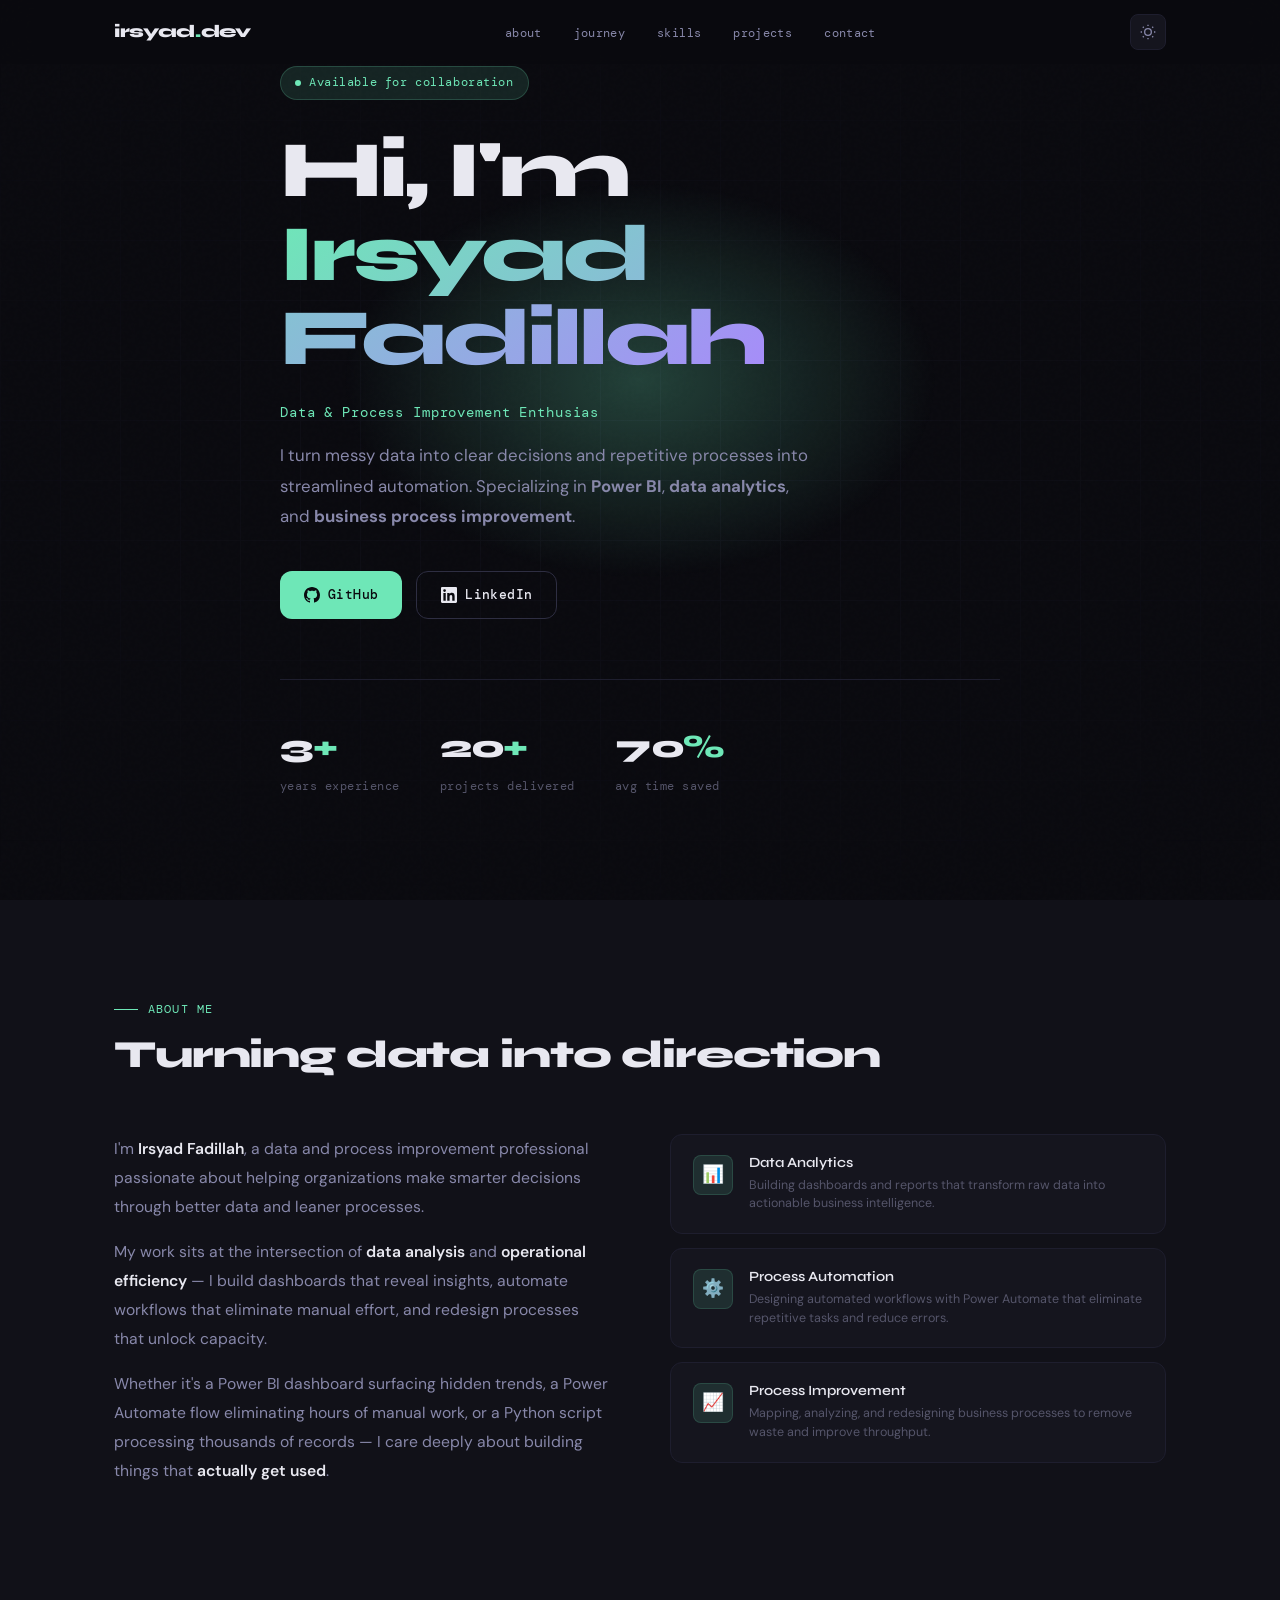
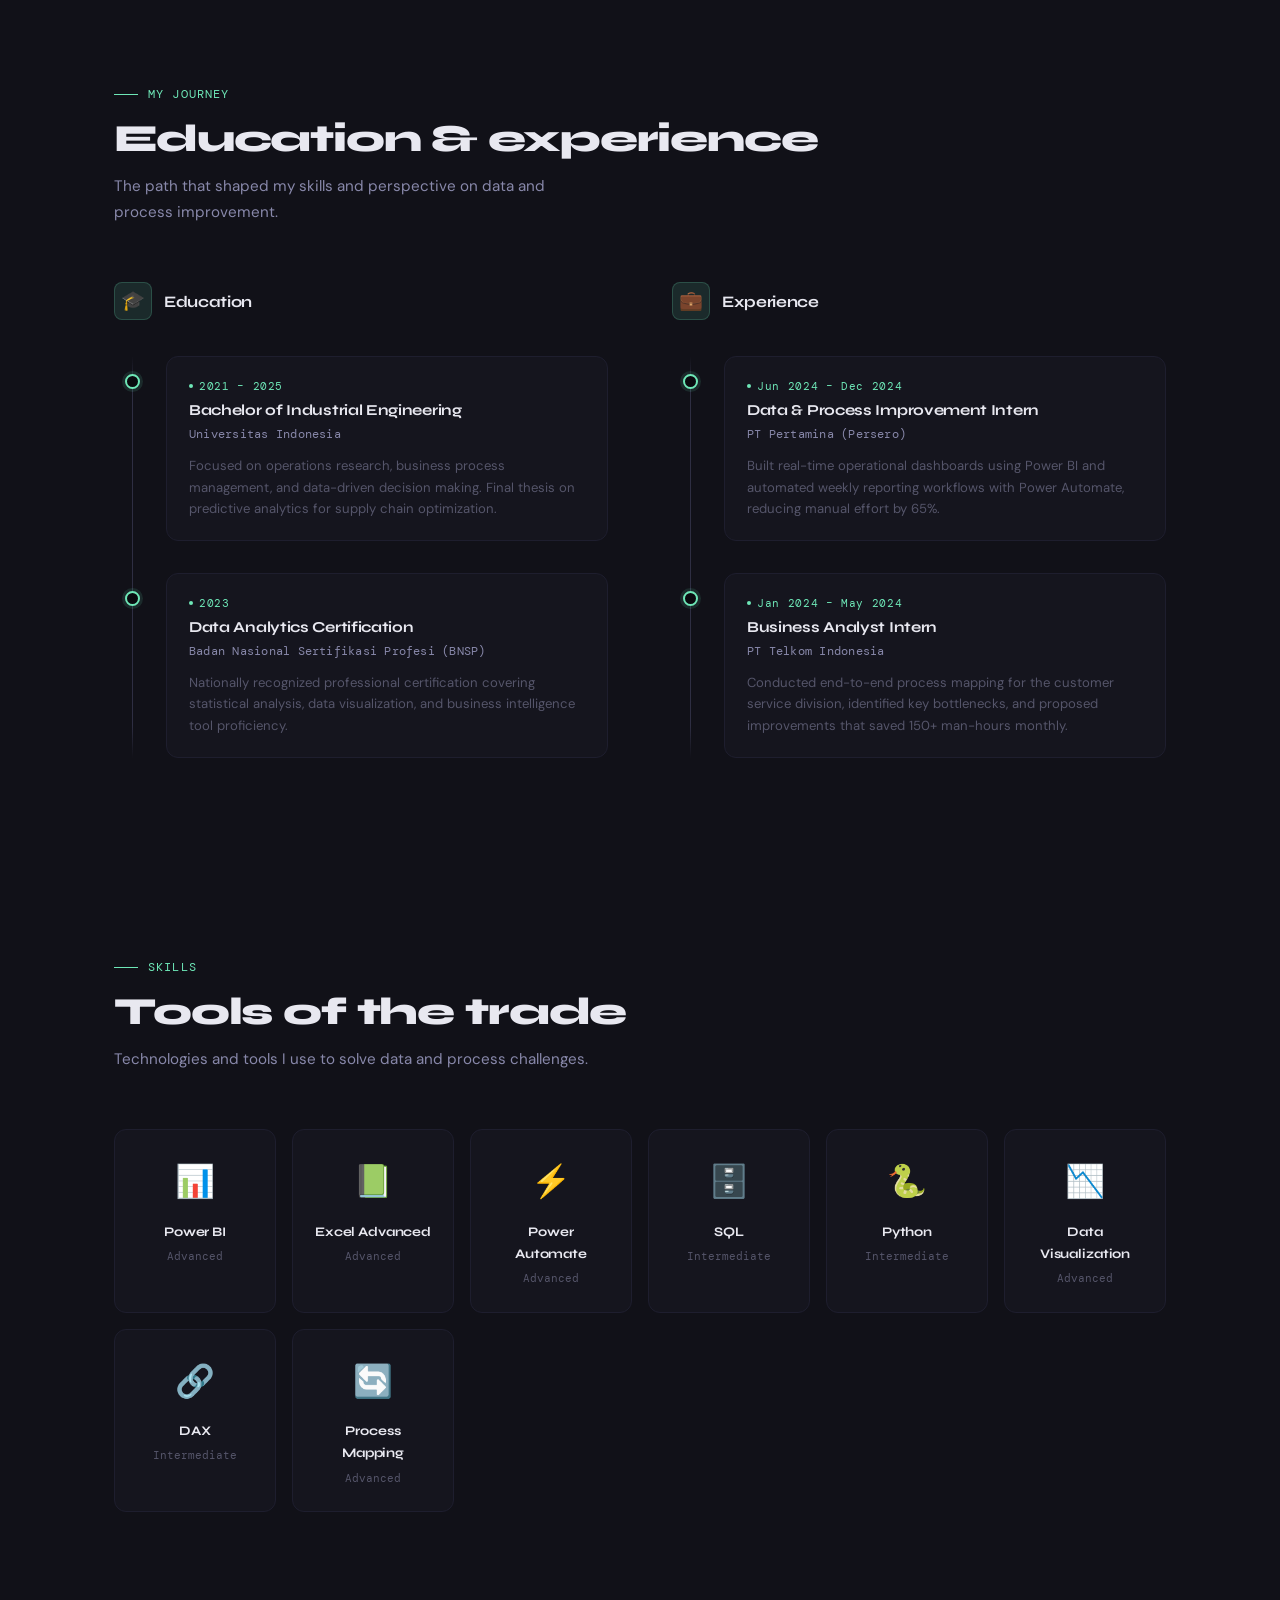
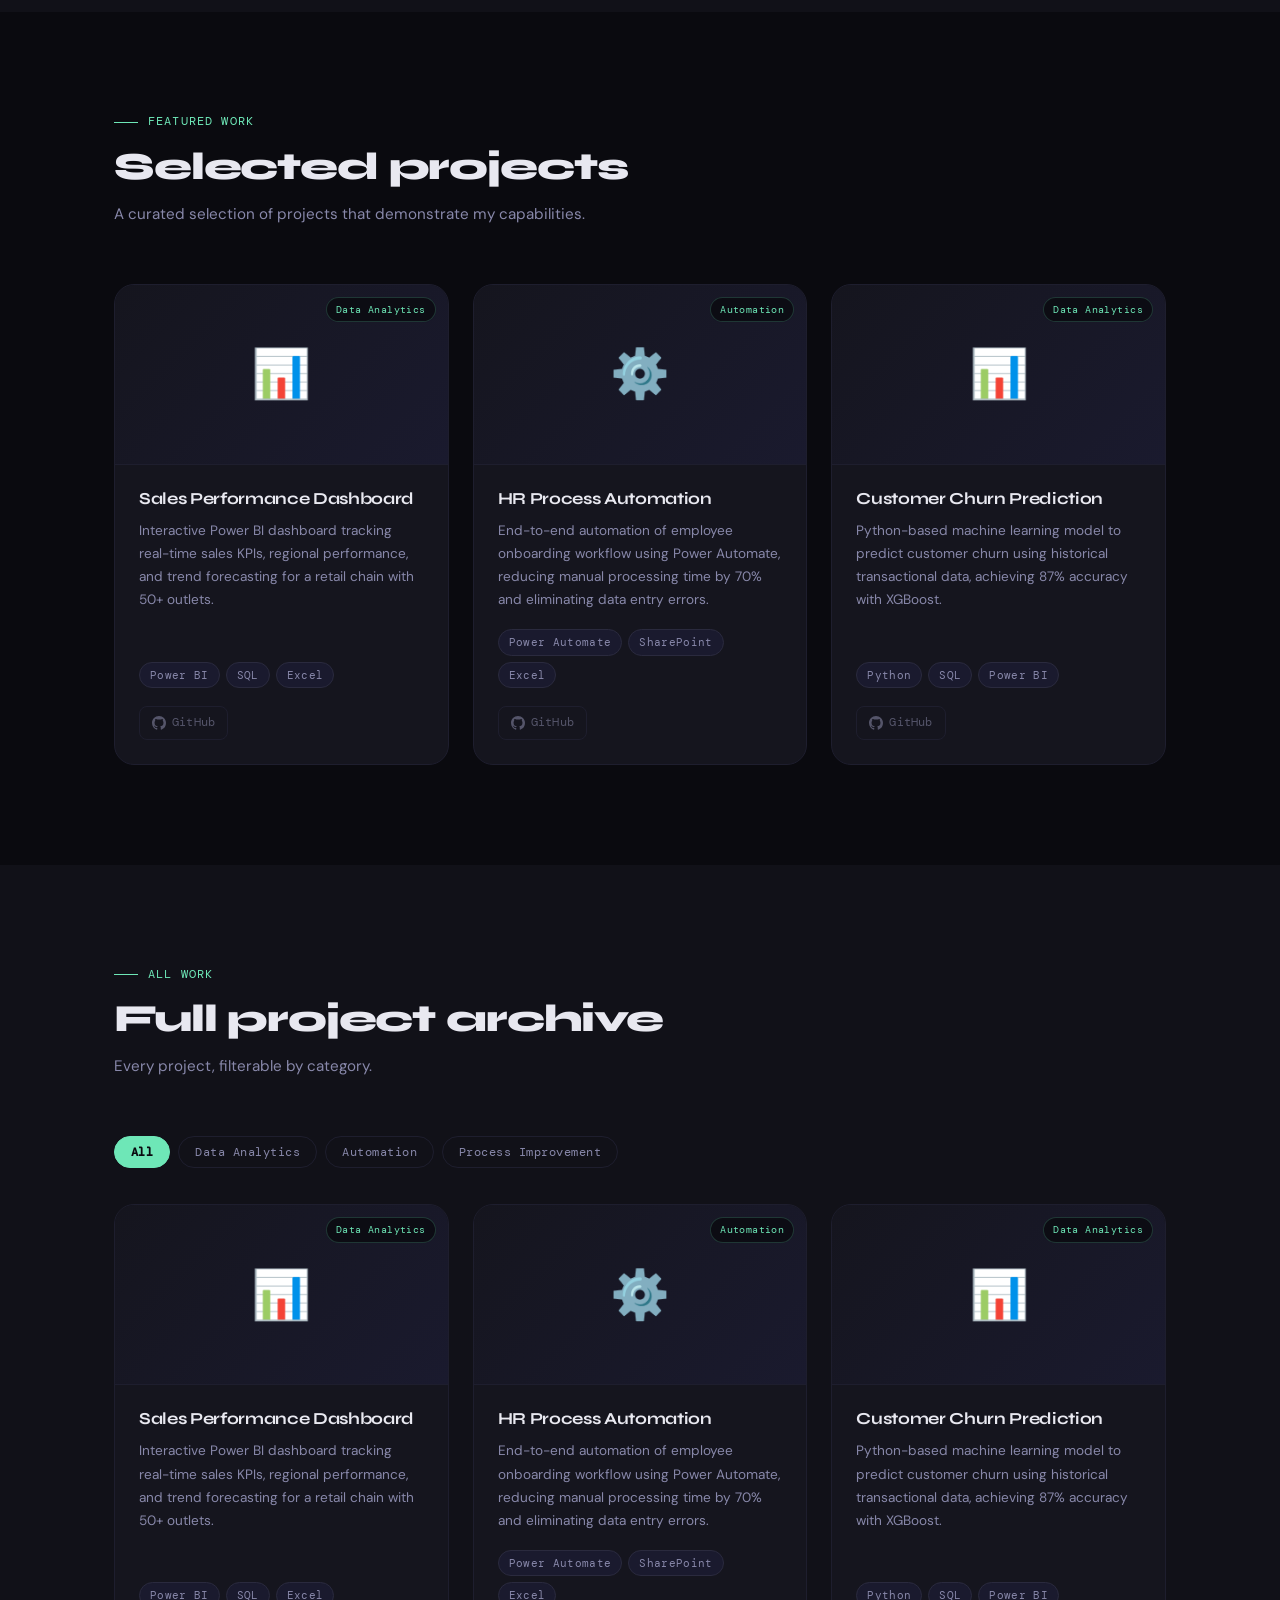
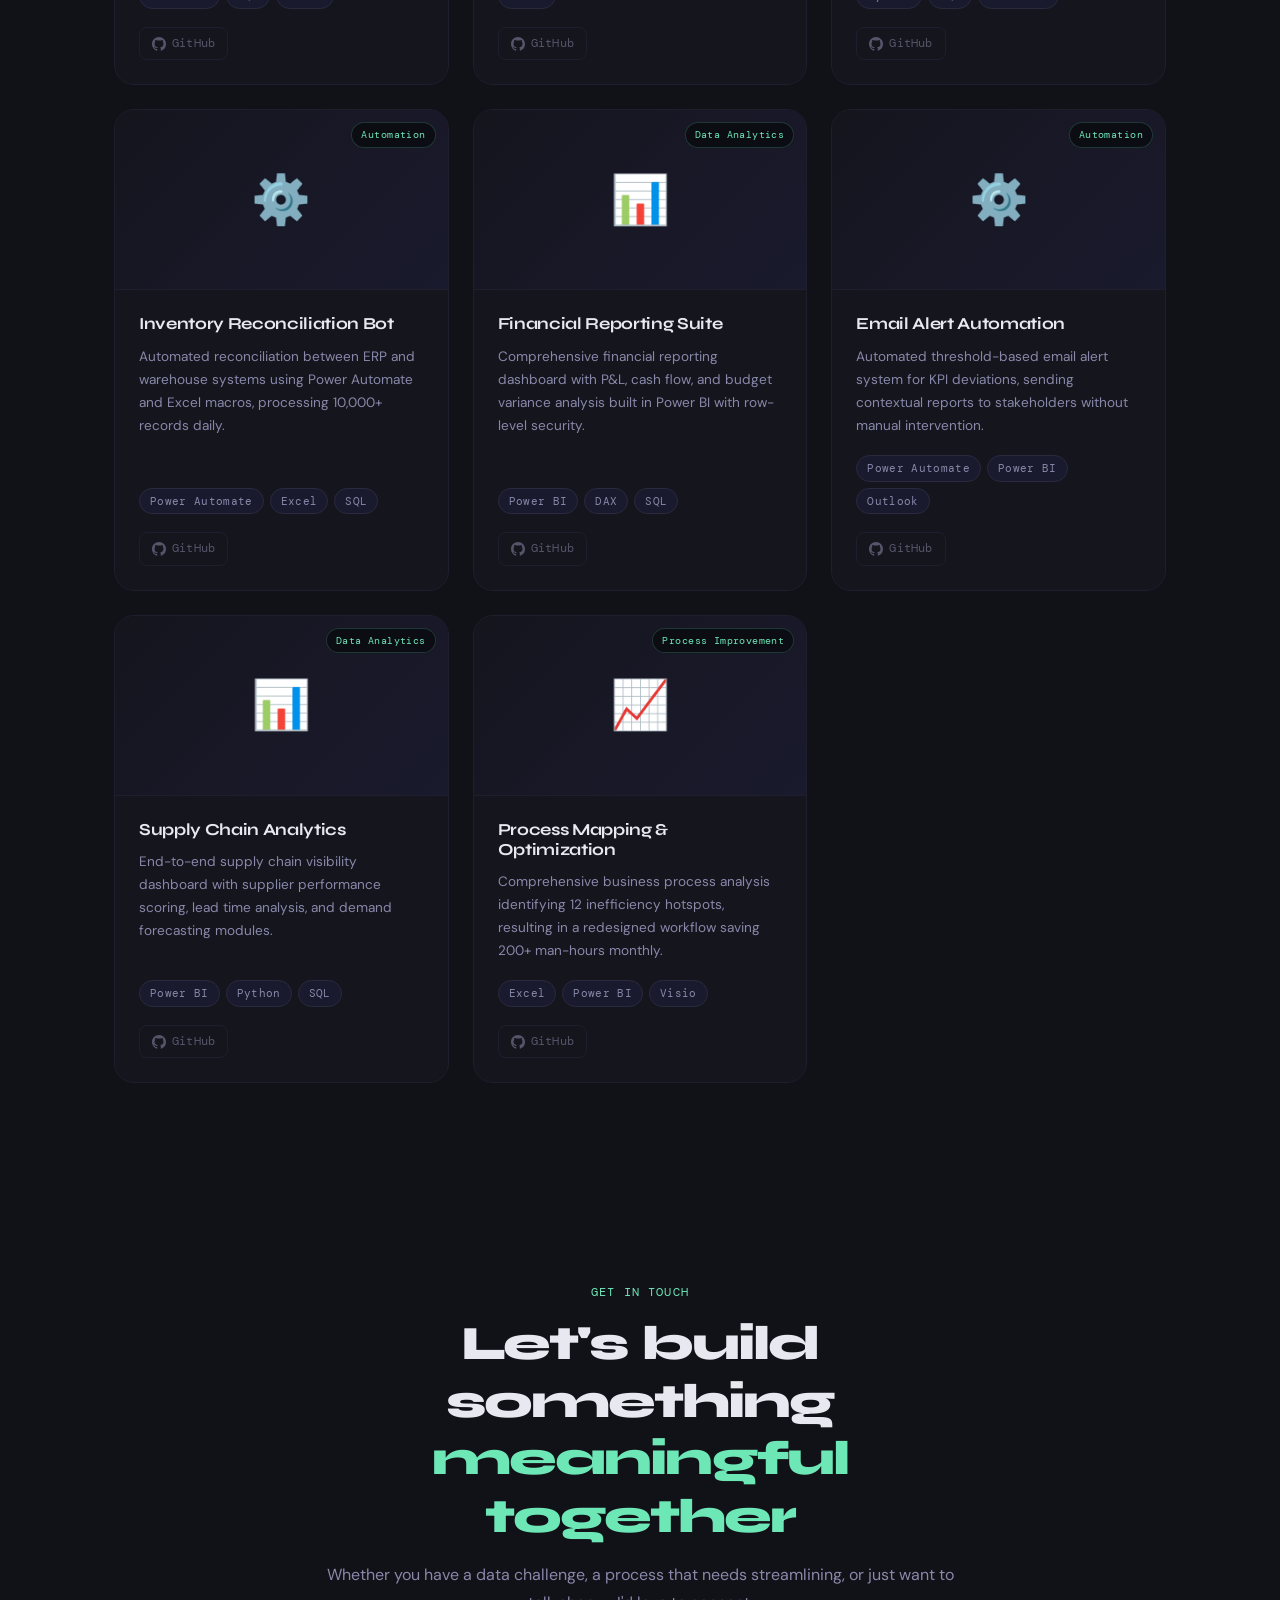
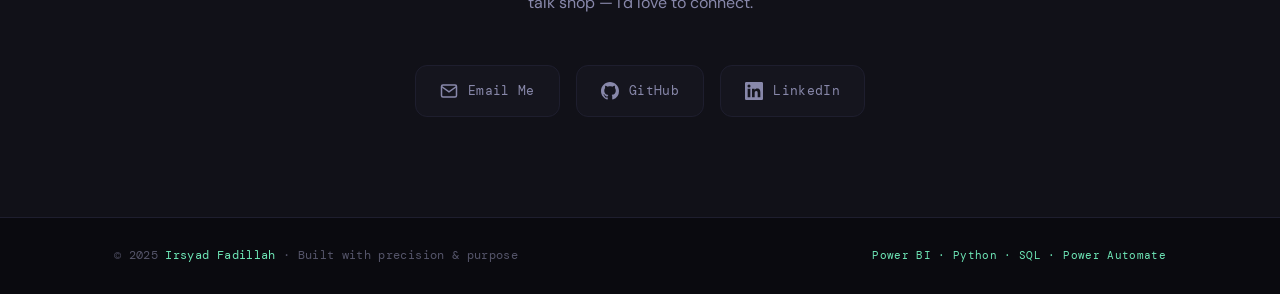
==== commit ebfcc042: "update for edu and exp" ====
--- a/index.html
+++ b/index.html
@@ -16,6 +16,7 @@
       <a href="#hero" class="nav-logo">irsyad<span>.</span>dev</a>
       <ul class="nav-links">
         <li><a href="#about">about</a></li>
+        <li><a href="#journey">journey</a></li>
         <li><a href="#skills">skills</a></li>
         <li><a href="#featured">projects</a></li>
         <li><a href="#contact">contact</a></li>
@@ -34,6 +35,7 @@
   <!-- Mobile Menu -->
   <div id="mobileMenu" class="mobile-menu">
     <a href="#about">about</a>
+    <a href="#journey">journey</a>
     <a href="#skills">skills</a>
     <a href="#featured">featured projects</a>
     <a href="#projects">all projects</a>
@@ -61,19 +63,18 @@
             <svg width="16" height="16" viewBox="0 0 24 24" fill="currentColor"><path d="M12 0C5.37 0 0 5.37 0 12c0 5.31 3.435 9.795 8.205 11.385.6.105.825-.255.825-.57 0-.285-.015-1.23-.015-2.235-3.015.555-3.795-.735-4.035-1.41-.135-.345-.72-1.41-1.23-1.695-.42-.225-1.02-.78-.015-.795.945-.015 1.62.87 1.845 1.23 1.08 1.815 2.805 1.305 3.495.99.105-.78.42-1.305.765-1.605-2.67-.3-5.46-1.335-5.46-5.925 0-1.305.465-2.385 1.23-3.225-.12-.3-.54-1.53.12-3.18 0 0 1.005-.315 3.3 1.23.96-.27 1.98-.405 3-.405s2.04.135 3 .405c2.295-1.56 3.3-1.23 3.3-1.23.66 1.65.24 2.88.12 3.18.765.84 1.23 1.905 1.23 3.225 0 4.605-2.805 5.625-5.475 5.925.435.375.81 1.095.81 2.22 0 1.605-.015 2.895-.015 3.3 0 .315.225.69.825.57A12.02 12.02 0 0 0 24 12c0-6.63-5.37-12-12-12z"/></svg>
             GitHub
           </a>
-          <a href="https://linkedin.com/in/irsyad-fadillah" target="_blank" rel="noopener" class="btn btn-outline">
+          <a href="https://linkedin.com/in/irsyadfadillah" target="_blank" rel="noopener" class="btn btn-outline">
             <svg width="16" height="16" viewBox="0 0 24 24" fill="currentColor"><path d="M20.447 20.452h-3.554v-5.569c0-1.328-.027-3.037-1.852-3.037-1.853 0-2.136 1.445-2.136 2.939v5.667H9.351V9h3.414v1.561h.046c.477-.9 1.637-1.85 3.37-1.85 3.601 0 4.267 2.37 4.267 5.455v6.286zM5.337 7.433a2.062 2.062 0 0 1-2.063-2.065 2.064 2.064 0 1 1 2.063 2.065zm1.782 13.019H3.555V9h3.564v11.452zM22.225 0H1.771C.792 0 0 .774 0 1.729v20.542C0 23.227.792 24 1.771 24h20.451C23.2 24 24 23.227 24 22.271V1.729C24 .774 23.2 0 22.222 0h.003z"/></svg>
             LinkedIn
           </a>
         </div>
-
         <div class="hero-stats">
           <div class="stat-item">
-            <div class="stat-num">1<span>+</span></div>
+            <div class="stat-num">3<span>+</span></div>
             <div class="stat-label">years experience</div>
           </div>
           <div class="stat-item">
-            <div class="stat-num">10<span>+</span></div>
+            <div class="stat-num">20<span>+</span></div>
             <div class="stat-label">projects delivered</div>
           </div>
           <div class="stat-item">
@@ -131,8 +132,45 @@
     </div>
   </section>
 
+  <!-- ===== JOURNEY ===== -->
+  <section id="journey">
+    <div class="container">
+      <div class="section-header reveal">
+        <div class="section-tag">my journey</div>
+        <h2 class="section-title">Education &amp; experience</h2>
+        <p class="section-subtitle">The path that shaped my skills and perspective on data and process improvement.</p>
+      </div>
+
+      <div class="journey-layout">
+
+        <!-- Education Column -->
+        <div class="journey-col">
+          <div class="journey-col-header reveal">
+            <div class="journey-col-icon">🎓</div>
+            <span class="journey-col-label">Education</span>
+          </div>
+          <div class="timeline" id="educationTimeline">
+            <!-- Loaded from journey.json -->
+          </div>
+        </div>
+
+        <!-- Experience Column -->
+        <div class="journey-col">
+          <div class="journey-col-header reveal reveal-delay-1">
+            <div class="journey-col-icon">💼</div>
+            <span class="journey-col-label">Experience</span>
+          </div>
+          <div class="timeline" id="experienceTimeline">
+            <!-- Loaded from journey.json -->
+          </div>
+        </div>
+
+      </div>
+    </div>
+  </section>
+
   <!-- ===== SKILLS ===== -->
-  <section id="skills">
+  <section id="skills" style="background: var(--bg-secondary);">
     <div class="container">
       <div class="section-header reveal">
         <div class="section-tag">skills</div>
@@ -193,7 +231,6 @@
         <p class="section-subtitle">A curated selection of projects that demonstrate my capabilities.</p>
       </div>
       <div class="featured-grid" id="featuredGrid">
-        <!-- Loaded from projects.json -->
         <div style="color:var(--text-muted);font-family:'DM Mono',monospace;font-size:.8rem;padding:20px 0">Loading projects...</div>
       </div>
     </div>
@@ -207,17 +244,13 @@
         <h2 class="section-title">Full project archive</h2>
         <p class="section-subtitle">Every project, filterable by category.</p>
       </div>
-      <div class="filter-bar reveal" id="filterBar">
-        <!-- Filters loaded dynamically -->
-      </div>
-      <div class="featured-grid" id="allProjectsGrid">
-        <!-- Loaded from projects.json -->
-      </div>
+      <div class="filter-bar reveal" id="filterBar"></div>
+      <div class="featured-grid" id="allProjectsGrid"></div>
     </div>
   </section>
 
   <!-- ===== CONTACT ===== -->
-  <section id="contact">
+  <section id="contact" style="background: var(--bg-secondary);">
     <div class="container">
       <div class="contact-inner">
         <div class="section-tag reveal" style="justify-content:center">get in touch</div>
@@ -226,11 +259,10 @@
           <span style="color:var(--accent)">meaningful together</span>
         </h2>
         <p class="contact-desc reveal">
-          Whether you have a data challenge, a process that needs streamlining, or just want to talk shop —
-          I'd love to connect.
+          Whether you have a data challenge, a process that needs streamlining, or just want to talk shop — I'd love to connect.
         </p>
         <div class="contact-links reveal">
-          <a href="mailto:irsfadill11@gmail.com" class="contact-link">
+          <a href="mailto:irsyad.fadillah@email.com" class="contact-link">
             <svg viewBox="0 0 24 24" fill="none" stroke="currentColor" stroke-width="2"><path d="M4 4h16c1.1 0 2 .9 2 2v12c0 1.1-.9 2-2 2H4c-1.1 0-2-.9-2-2V6c0-1.1.9-2 2-2z"/><polyline points="22,6 12,13 2,6"/></svg>
             Email Me
           </a>
@@ -238,7 +270,7 @@
             <svg viewBox="0 0 24 24" fill="currentColor"><path d="M12 0C5.37 0 0 5.37 0 12c0 5.31 3.435 9.795 8.205 11.385.6.105.825-.255.825-.57 0-.285-.015-1.23-.015-2.235-3.015.555-3.795-.735-4.035-1.41-.135-.345-.72-1.41-1.23-1.695-.42-.225-1.02-.78-.015-.795.945-.015 1.62.87 1.845 1.23 1.08 1.815 2.805 1.305 3.495.99.105-.78.42-1.305.765-1.605-2.67-.3-5.46-1.335-5.46-5.925 0-1.305.465-2.385 1.23-3.225-.12-.3-.54-1.53.12-3.18 0 0 1.005-.315 3.3 1.23.96-.27 1.98-.405 3-.405s2.04.135 3 .405c2.295-1.56 3.3-1.23 3.3-1.23.66 1.65.24 2.88.12 3.18.765.84 1.23 1.905 1.23 3.225 0 4.605-2.805 5.625-5.475 5.925.435.375.81 1.095.81 2.22 0 1.605-.015 2.895-.015 3.3 0 .315.225.69.825.57A12.02 12.02 0 0 0 24 12c0-6.63-5.37-12-12-12z"/></svg>
             GitHub
           </a>
-          <a href="https://linkedin.com/in/irsyad-fadillah" target="_blank" rel="noopener" class="contact-link">
+          <a href="https://linkedin.com/in/irsyadfadillah" target="_blank" rel="noopener" class="contact-link">
             <svg viewBox="0 0 24 24" fill="currentColor"><path d="M20.447 20.452h-3.554v-5.569c0-1.328-.027-3.037-1.852-3.037-1.853 0-2.136 1.445-2.136 2.939v5.667H9.351V9h3.414v1.561h.046c.477-.9 1.637-1.85 3.37-1.85 3.601 0 4.267 2.37 4.267 5.455v6.286zM5.337 7.433a2.062 2.062 0 0 1-2.063-2.065 2.064 2.064 0 1 1 2.063 2.065zm1.782 13.019H3.555V9h3.564v11.452zM22.225 0H1.771C.792 0 0 .774 0 1.729v20.542C0 23.227.792 24 1.771 24h20.451C23.2 24 24 23.227 24 22.271V1.729C24 .774 23.2 0 22.222 0h.003z"/></svg>
             LinkedIn
           </a>
@@ -250,12 +282,8 @@
   <!-- ===== FOOTER ===== -->
   <footer>
     <div class="container footer-inner">
-      <div class="footer-copy">
-        © 2025 <span>Irsyad Fadillah</span> · Built with precision &amp; purpose
-      </div>
-      <div class="footer-copy" style="display:flex;align-items:center;gap:6px">
-        <span class="mono" style="font-size:0.7rem">Power BI · Python · SQL · Power Automate</span>
-      </div>
+      <div class="footer-copy">© 2025 <span>Irsyad Fadillah</span> · Built with precision &amp; purpose</div>
+      <div class="footer-copy"><span class="mono" style="font-size:0.7rem">Power BI · Python · SQL · Power Automate</span></div>
     </div>
   </footer>
 
--- a/styles/style.css
+++ b/styles/style.css
@@ -50,9 +50,7 @@
 
 /* ===== RESET & BASE ===== */
 *, *::before, *::after { box-sizing: border-box; margin: 0; padding: 0; }
-
 html { scroll-behavior: smooth; }
-
 body {
   font-family: 'DM Sans', sans-serif;
   background: var(--bg-primary);
@@ -62,8 +60,6 @@
   transition: background var(--transition), color var(--transition);
   overflow-x: hidden;
 }
-
-/* ===== NOISE TEXTURE OVERLAY ===== */
 body::before {
   content: '';
   position: fixed;
@@ -73,732 +69,445 @@
   z-index: 0;
   opacity: 0.4;
 }
-
-/* ===== SCROLLBAR ===== */
 ::-webkit-scrollbar { width: 5px; }
 ::-webkit-scrollbar-track { background: var(--bg-primary); }
 ::-webkit-scrollbar-thumb { background: var(--border-hover); border-radius: 99px; }
-
-/* ===== TYPOGRAPHY ===== */
 h1, h2, h3, h4 { font-family: 'Syne', sans-serif; line-height: 1.2; }
-
 .mono { font-family: 'DM Mono', monospace; }
 
 /* ===== LAYOUT ===== */
-.container {
-  max-width: 1100px;
-  margin: 0 auto;
-  padding: 0 24px;
-}
-
+.container { max-width: 1100px; margin: 0 auto; padding: 0 24px; }
 section { padding: 100px 0; position: relative; z-index: 1; }
 
 /* ===== NAV ===== */
 nav {
-  position: fixed;
-  top: 0; left: 0; right: 0;
+  position: fixed; top: 0; left: 0; right: 0;
   height: var(--nav-height);
   background: rgba(10, 10, 15, 0.82);
   backdrop-filter: blur(20px);
   -webkit-backdrop-filter: blur(20px);
-  border-bottom: 1px solid var(--border);
+  border-bottom: 1px solid transparent;
   z-index: 100;
-  transition: background var(--transition);
-}
-
-[data-theme="light"] nav {
-  background: rgba(244, 244, 249, 0.85);
-}
-
-.nav-inner {
-  height: 100%;
-  display: flex;
-  align-items: center;
-  justify-content: space-between;
-}
-
+  transition: background var(--transition), border-color var(--transition);
+}
+[data-theme="light"] nav { background: rgba(244, 244, 249, 0.85); }
+.nav-inner { height: 100%; display: flex; align-items: center; justify-content: space-between; }
 .nav-logo {
-  font-family: 'Syne', sans-serif;
-  font-weight: 800;
-  font-size: 1.1rem;
-  color: var(--text-primary);
-  text-decoration: none;
-  letter-spacing: -0.02em;
-}
-
+  font-family: 'Syne', sans-serif; font-weight: 800; font-size: 1.1rem;
+  color: var(--text-primary); text-decoration: none; letter-spacing: -0.02em;
+}
 .nav-logo span { color: var(--accent); }
-
-.nav-links {
-  display: flex;
-  align-items: center;
-  gap: 8px;
-  list-style: none;
-}
-
+.nav-links { display: flex; align-items: center; gap: 8px; list-style: none; }
 .nav-links a {
-  font-family: 'DM Mono', monospace;
-  font-size: 0.75rem;
-  color: var(--text-secondary);
-  text-decoration: none;
-  padding: 6px 12px;
-  border-radius: var(--radius-sm);
-  transition: all var(--transition);
-  letter-spacing: 0.03em;
-}
-
+  font-family: 'DM Mono', monospace; font-size: 0.75rem; color: var(--text-secondary);
+  text-decoration: none; padding: 6px 12px; border-radius: var(--radius-sm);
+  transition: all var(--transition); letter-spacing: 0.03em;
+}
 .nav-links a:hover { color: var(--text-primary); background: var(--accent-dim); }
-
 .nav-right { display: flex; align-items: center; gap: 12px; }
-
-/* Theme toggle */
 .theme-toggle {
-  width: 36px; height: 36px;
-  border-radius: var(--radius-sm);
-  border: 1px solid var(--border);
-  background: var(--bg-card);
-  color: var(--text-secondary);
-  cursor: pointer;
-  display: grid;
-  place-items: center;
-  transition: all var(--transition);
-  font-size: 0.9rem;
-}
-
+  width: 36px; height: 36px; border-radius: var(--radius-sm);
+  border: 1px solid var(--border); background: var(--bg-card);
+  color: var(--text-secondary); cursor: pointer; display: grid;
+  place-items: center; transition: all var(--transition); font-size: 0.9rem;
+}
 .theme-toggle:hover { border-color: var(--accent); color: var(--accent); background: var(--accent-dim); }
-
-/* Mobile menu */
-.hamburger {
-  display: none;
-  flex-direction: column;
-  gap: 5px;
-  cursor: pointer;
-  padding: 6px;
-  background: none;
-  border: none;
-}
-
-.hamburger span {
-  display: block;
-  width: 22px; height: 2px;
-  background: var(--text-secondary);
-  border-radius: 2px;
-  transition: all var(--transition);
-}
+.hamburger { display: none; flex-direction: column; gap: 5px; cursor: pointer; padding: 6px; background: none; border: none; }
+.hamburger span { display: block; width: 22px; height: 2px; background: var(--text-secondary); border-radius: 2px; transition: all var(--transition); }
 
 /* ===== HERO ===== */
 #hero {
-  min-height: 100vh;
-  display: flex;
-  align-items: center;
-  padding-top: var(--nav-height);
-  position: relative;
-  overflow: hidden;
-}
-
+  min-height: 100vh; display: flex; align-items: center;
+  padding-top: var(--nav-height); position: relative; overflow: hidden;
+}
 .hero-grid-bg {
-  position: absolute;
-  inset: 0;
-  background-image:
-    linear-gradient(var(--border) 1px, transparent 1px),
-    linear-gradient(90deg, var(--border) 1px, transparent 1px);
-  background-size: 60px 60px;
-  opacity: 0.3;
+  position: absolute; inset: 0;
+  background-image: linear-gradient(var(--border) 1px, transparent 1px), linear-gradient(90deg, var(--border) 1px, transparent 1px);
+  background-size: 60px 60px; opacity: 0.3;
   mask-image: radial-gradient(ellipse 80% 60% at 50% 50%, black, transparent);
 }
-
 .hero-glow {
-  position: absolute;
-  top: 20%; left: 50%;
-  transform: translateX(-50%);
+  position: absolute; top: 20%; left: 50%; transform: translateX(-50%);
   width: 600px; height: 400px;
   background: radial-gradient(ellipse, var(--accent-glow) 0%, transparent 70%);
   pointer-events: none;
 }
-
-.hero-content {
-  position: relative;
-  z-index: 2;
-  max-width: 720px;
-}
-
+.hero-content { position: relative; z-index: 2; max-width: 720px; }
 .hero-badge {
-  display: inline-flex;
+  display: inline-flex; align-items: center; gap: 8px; padding: 6px 14px;
+  background: var(--accent-dim); border: 1px solid rgba(110, 231, 183, 0.2);
+  border-radius: 99px; font-family: 'DM Mono', monospace; font-size: 0.72rem;
+  color: var(--accent); margin-bottom: 28px; letter-spacing: 0.05em;
+  animation: fadeInUp 0.6s ease both;
+}
+.hero-badge::before {
+  content: ''; width: 6px; height: 6px; border-radius: 50%;
+  background: var(--accent); animation: pulse 2s infinite;
+}
+@keyframes pulse { 0%, 100% { opacity: 1; transform: scale(1); } 50% { opacity: 0.5; transform: scale(1.3); } }
+.hero-title {
+  font-size: clamp(2.8rem, 7vw, 5rem); font-weight: 800;
+  letter-spacing: -0.04em; line-height: 1.05; margin-bottom: 20px;
+  animation: fadeInUp 0.6s ease 0.1s both;
+}
+.hero-title .name-highlight {
+  background: linear-gradient(135deg, var(--accent) 0%, var(--accent2) 100%);
+  -webkit-background-clip: text; -webkit-text-fill-color: transparent; background-clip: text;
+}
+.hero-tagline {
+  font-family: 'DM Mono', monospace; font-size: 0.9rem; color: var(--accent);
+  margin-bottom: 16px; letter-spacing: 0.06em; animation: fadeInUp 0.6s ease 0.15s both;
+}
+.hero-desc {
+  font-size: 1.05rem; color: var(--text-secondary); max-width: 540px;
+  margin-bottom: 40px; line-height: 1.8; animation: fadeInUp 0.6s ease 0.2s both;
+}
+.hero-actions { display: flex; gap: 14px; flex-wrap: wrap; animation: fadeInUp 0.6s ease 0.25s both; }
+.btn {
+  display: inline-flex; align-items: center; gap: 8px; padding: 12px 24px;
+  border-radius: var(--radius); font-family: 'DM Mono', monospace; font-size: 0.8rem;
+  font-weight: 500; text-decoration: none; cursor: pointer;
+  transition: all var(--transition); letter-spacing: 0.03em; border: none;
+}
+.btn-primary { background: var(--accent); color: #0a0a0f; }
+.btn-primary:hover { background: #a7f3d0; transform: translateY(-2px); box-shadow: 0 8px 24px var(--accent-glow); }
+.btn-outline { background: transparent; color: var(--text-primary); border: 1px solid var(--border-hover); }
+.btn-outline:hover { border-color: var(--accent); color: var(--accent); background: var(--accent-dim); transform: translateY(-2px); }
+.hero-stats {
+  display: flex; gap: 40px; margin-top: 60px; padding-top: 40px;
+  border-top: 1px solid var(--border); animation: fadeInUp 0.6s ease 0.35s both;
+}
+.stat-num { font-family: 'Syne', sans-serif; font-size: 2rem; font-weight: 800; color: var(--text-primary); letter-spacing: -0.04em; }
+.stat-num span { color: var(--accent); }
+.stat-label { font-size: 0.78rem; color: var(--text-muted); font-family: 'DM Mono', monospace; letter-spacing: 0.04em; margin-top: 2px; }
+
+/* ===== SECTION HEADER ===== */
+.section-header { margin-bottom: 56px; }
+.section-tag {
+  font-family: 'DM Mono', monospace; font-size: 0.72rem; color: var(--accent);
+  letter-spacing: 0.1em; text-transform: uppercase; margin-bottom: 12px;
+  display: flex; align-items: center; gap: 10px;
+}
+.section-tag::before { content: ''; width: 24px; height: 1px; background: var(--accent); }
+.section-title { font-size: clamp(1.8rem, 4vw, 2.4rem); font-weight: 800; letter-spacing: -0.03em; color: var(--text-primary); }
+.section-subtitle { color: var(--text-secondary); max-width: 480px; margin-top: 12px; font-size: 0.95rem; }
+
+/* ===== ABOUT ===== */
+#about { background: var(--bg-secondary); }
+.about-grid { display: grid; grid-template-columns: 1fr 1fr; gap: 60px; align-items: start; }
+.about-text p { color: var(--text-secondary); font-size: 0.98rem; line-height: 1.85; margin-bottom: 16px; }
+.about-text p:last-child { margin-bottom: 0; }
+.about-text strong { color: var(--text-primary); font-weight: 600; }
+.about-cards { display: flex; flex-direction: column; gap: 14px; }
+.about-card {
+  background: var(--bg-card); border: 1px solid var(--border); border-radius: var(--radius);
+  padding: 20px 22px; display: flex; align-items: flex-start; gap: 16px; transition: all var(--transition);
+}
+.about-card:hover { border-color: var(--border-hover); background: var(--bg-card-hover); transform: translateX(4px); }
+.about-card-icon {
+  width: 40px; height: 40px; border-radius: var(--radius-sm);
+  background: var(--accent-dim); border: 1px solid rgba(110, 231, 183, 0.15);
+  display: grid; place-items: center; font-size: 1.1rem; flex-shrink: 0;
+}
+.about-card-body h4 { font-size: 0.88rem; font-weight: 600; color: var(--text-primary); margin-bottom: 4px; font-family: 'Syne', sans-serif; }
+.about-card-body p { font-size: 0.78rem; color: var(--text-muted); line-height: 1.5; }
+
+/* ===== SKILLS ===== */
+.skills-grid { display: grid; grid-template-columns: repeat(auto-fill, minmax(160px, 1fr)); gap: 16px; }
+.skill-card {
+  background: var(--bg-card); border: 1px solid var(--border); border-radius: var(--radius);
+  padding: 24px 20px; text-align: center; transition: all var(--transition); cursor: default;
+  position: relative; overflow: hidden;
+}
+.skill-card::before {
+  content: ''; position: absolute; bottom: 0; left: 0; right: 0; height: 2px;
+  background: linear-gradient(90deg, var(--accent), var(--accent2));
+  transform: scaleX(0); transition: transform var(--transition);
+}
+.skill-card:hover { border-color: var(--border-hover); background: var(--bg-card-hover); transform: translateY(-4px); box-shadow: var(--shadow-hover); }
+.skill-card:hover::before { transform: scaleX(1); }
+.skill-icon { font-size: 2rem; margin-bottom: 12px; display: block; }
+.skill-name { font-family: 'Syne', sans-serif; font-size: 0.82rem; font-weight: 700; color: var(--text-primary); letter-spacing: -0.01em; }
+.skill-level { font-family: 'DM Mono', monospace; font-size: 0.68rem; color: var(--text-muted); margin-top: 4px; }
+
+/* ===== JOURNEY / TIMELINE ===== */
+#journey { background: var(--bg-secondary); }
+
+.journey-layout {
+  display: grid;
+  grid-template-columns: 1fr 1fr;
+  gap: 64px;
+  align-items: start;
+}
+
+.journey-col-header {
+  display: flex;
   align-items: center;
-  gap: 8px;
-  padding: 6px 14px;
+  gap: 12px;
+  margin-bottom: 36px;
+}
+
+.journey-col-label {
+  font-family: 'Syne', sans-serif;
+  font-size: 1rem;
+  font-weight: 700;
+  color: var(--text-primary);
+  letter-spacing: -0.02em;
+}
+
+.journey-col-icon {
+  font-size: 1.2rem;
+  width: 38px; height: 38px;
   background: var(--accent-dim);
   border: 1px solid rgba(110, 231, 183, 0.2);
-  border-radius: 99px;
-  font-family: 'DM Mono', monospace;
-  font-size: 0.72rem;
-  color: var(--accent);
-  margin-bottom: 28px;
-  letter-spacing: 0.05em;
-  animation: fadeInUp 0.6s ease both;
-}
-
-.hero-badge::before {
+  border-radius: var(--radius-sm);
+  display: grid;
+  place-items: center;
+  flex-shrink: 0;
+}
+
+/* Timeline wrapper */
+.timeline {
+  position: relative;
+  display: flex;
+  flex-direction: column;
+  gap: 0;
+}
+
+/* Vertical line */
+.timeline::before {
   content: '';
-  width: 6px; height: 6px;
+  position: absolute;
+  left: 18px;
+  top: 0;
+  bottom: 0;
+  width: 1px;
+  background: linear-gradient(
+    to bottom,
+    transparent 0%,
+    var(--border-hover) 8%,
+    var(--border-hover) 92%,
+    transparent 100%
+  );
+}
+
+/* Individual timeline item */
+.timeline-item {
+  position: relative;
+  padding-left: 52px;
+  padding-bottom: 32px;
+}
+
+.timeline-item:last-child {
+  padding-bottom: 0;
+}
+
+/* Dot on the line */
+.timeline-dot {
+  position: absolute;
+  left: 11px;
+  top: 18px;
+  width: 15px;
+  height: 15px;
   border-radius: 50%;
+  background: var(--bg-primary);
+  border: 2px solid var(--accent);
+  transition: all var(--transition);
+  z-index: 2;
+  box-shadow: 0 0 0 3px var(--accent-dim);
+}
+
+[data-theme="light"] .timeline-dot {
+  background: var(--bg-secondary);
+}
+
+.timeline-item:hover .timeline-dot {
   background: var(--accent);
-  animation: pulse 2s infinite;
-}
-
-@keyframes pulse {
-  0%, 100% { opacity: 1; transform: scale(1); }
-  50% { opacity: 0.5; transform: scale(1.3); }
-}
-
-.hero-title {
-  font-size: clamp(2.8rem, 7vw, 5rem);
-  font-weight: 800;
-  letter-spacing: -0.04em;
-  line-height: 1.05;
-  margin-bottom: 20px;
-  animation: fadeInUp 0.6s ease 0.1s both;
-}
-
-.hero-title .name-highlight {
-  background: linear-gradient(135deg, var(--accent) 0%, var(--accent2) 100%);
-  -webkit-background-clip: text;
-  -webkit-text-fill-color: transparent;
-  background-clip: text;
-}
-
-.hero-tagline {
-  font-family: 'DM Mono', monospace;
-  font-size: 0.9rem;
-  color: var(--accent);
-  margin-bottom: 16px;
-  letter-spacing: 0.06em;
-  animation: fadeInUp 0.6s ease 0.15s both;
-}
-
-.hero-desc {
-  font-size: 1.05rem;
-  color: var(--text-secondary);
-  max-width: 540px;
-  margin-bottom: 40px;
-  line-height: 1.8;
-  animation: fadeInUp 0.6s ease 0.2s both;
-}
-
-.hero-actions {
-  display: flex;
-  gap: 14px;
-  flex-wrap: wrap;
-  animation: fadeInUp 0.6s ease 0.25s both;
-}
-
-.btn {
-  display: inline-flex;
-  align-items: center;
-  gap: 8px;
-  padding: 12px 24px;
-  border-radius: var(--radius);
-  font-family: 'DM Mono', monospace;
-  font-size: 0.8rem;
-  font-weight: 500;
-  text-decoration: none;
-  cursor: pointer;
-  transition: all var(--transition);
-  letter-spacing: 0.03em;
-  border: none;
-}
-
-.btn-primary {
-  background: var(--accent);
-  color: #0a0a0f;
-}
-
-.btn-primary:hover {
-  background: #a7f3d0;
-  transform: translateY(-2px);
-  box-shadow: 0 8px 24px var(--accent-glow);
-}
-
-.btn-outline {
-  background: transparent;
-  color: var(--text-primary);
-  border: 1px solid var(--border-hover);
-}
-
-.btn-outline:hover {
-  border-color: var(--accent);
-  color: var(--accent);
-  background: var(--accent-dim);
-  transform: translateY(-2px);
-}
-
-.hero-stats {
-  display: flex;
-  gap: 40px;
-  margin-top: 60px;
-  padding-top: 40px;
-  border-top: 1px solid var(--border);
-  animation: fadeInUp 0.6s ease 0.35s both;
-}
-
-.stat-item { }
-
-.stat-num {
-  font-family: 'Syne', sans-serif;
-  font-size: 2rem;
-  font-weight: 800;
-  color: var(--text-primary);
-  letter-spacing: -0.04em;
-}
-
-.stat-num span { color: var(--accent); }
-
-.stat-label {
-  font-size: 0.78rem;
-  color: var(--text-muted);
-  font-family: 'DM Mono', monospace;
-  letter-spacing: 0.04em;
-  margin-top: 2px;
-}
-
-/* ===== SECTION HEADER ===== */
-.section-header { margin-bottom: 56px; }
-
-.section-tag {
-  font-family: 'DM Mono', monospace;
-  font-size: 0.72rem;
-  color: var(--accent);
-  letter-spacing: 0.1em;
-  text-transform: uppercase;
-  margin-bottom: 12px;
-  display: flex;
-  align-items: center;
-  gap: 10px;
-}
-
-.section-tag::before {
-  content: '';
-  width: 24px; height: 1px;
-  background: var(--accent);
-}
-
-.section-title {
-  font-size: clamp(1.8rem, 4vw, 2.4rem);
-  font-weight: 800;
-  letter-spacing: -0.03em;
-  color: var(--text-primary);
-}
-
-.section-subtitle {
-  color: var(--text-secondary);
-  max-width: 480px;
-  margin-top: 12px;
-  font-size: 0.95rem;
-}
-
-/* ===== ABOUT ===== */
-#about { background: var(--bg-secondary); }
-
-.about-grid {
-  display: grid;
-  grid-template-columns: 1fr 1fr;
-  gap: 60px;
-  align-items: start;
-}
-
-.about-text p {
-  color: var(--text-secondary);
-  font-size: 0.98rem;
-  line-height: 1.85;
-  margin-bottom: 16px;
-}
-
-.about-text p:last-child { margin-bottom: 0; }
-
-.about-text strong { color: var(--text-primary); font-weight: 600; }
-
-.about-cards { display: flex; flex-direction: column; gap: 14px; }
-
-.about-card {
+  box-shadow: 0 0 0 5px var(--accent-glow);
+  transform: scale(1.15);
+}
+
+/* Card */
+.timeline-card {
   background: var(--bg-card);
   border: 1px solid var(--border);
   border-radius: var(--radius);
   padding: 20px 22px;
-  display: flex;
-  align-items: flex-start;
-  gap: 16px;
   transition: all var(--transition);
-}
-
-.about-card:hover {
+  position: relative;
+}
+
+.timeline-card::before {
+  content: '';
+  position: absolute;
+  top: 0; left: 0; right: 0;
+  height: 2px;
+  background: linear-gradient(90deg, var(--accent), var(--accent2));
+  border-radius: var(--radius) var(--radius) 0 0;
+  transform: scaleX(0);
+  transform-origin: left;
+  transition: transform 0.35s cubic-bezier(0.4, 0, 0.2, 1);
+}
+
+.timeline-item:hover .timeline-card {
   border-color: var(--border-hover);
   background: var(--bg-card-hover);
   transform: translateX(4px);
-}
-
-.about-card-icon {
-  width: 40px; height: 40px;
-  border-radius: var(--radius-sm);
-  background: var(--accent-dim);
-  border: 1px solid rgba(110, 231, 183, 0.15);
-  display: grid;
-  place-items: center;
-  font-size: 1.1rem;
+  box-shadow: var(--shadow-card);
+}
+
+.timeline-item:hover .timeline-card::before {
+  transform: scaleX(1);
+}
+
+.timeline-duration {
+  font-family: 'DM Mono', monospace;
+  font-size: 0.67rem;
+  color: var(--accent);
+  letter-spacing: 0.06em;
+  margin-bottom: 6px;
+  display: flex;
+  align-items: center;
+  gap: 6px;
+}
+
+.timeline-duration::before {
+  content: '';
+  width: 4px; height: 4px;
+  border-radius: 50%;
+  background: var(--accent);
   flex-shrink: 0;
 }
 
-.about-card-body h4 {
-  font-size: 0.88rem;
-  font-weight: 600;
-  color: var(--text-primary);
-  margin-bottom: 4px;
+.timeline-title {
   font-family: 'Syne', sans-serif;
-}
-
-.about-card-body p {
-  font-size: 0.78rem;
-  color: var(--text-muted);
-  line-height: 1.5;
-}
-
-/* ===== SKILLS ===== */
-#skills { }
-
-.skills-grid {
-  display: grid;
-  grid-template-columns: repeat(auto-fill, minmax(160px, 1fr));
-  gap: 16px;
-}
-
-.skill-card {
-  background: var(--bg-card);
-  border: 1px solid var(--border);
-  border-radius: var(--radius);
-  padding: 24px 20px;
-  text-align: center;
-  transition: all var(--transition);
-  cursor: default;
-  position: relative;
-  overflow: hidden;
-}
-
-.skill-card::before {
-  content: '';
-  position: absolute;
-  bottom: 0; left: 0; right: 0;
-  height: 2px;
-  background: linear-gradient(90deg, var(--accent), var(--accent2));
-  transform: scaleX(0);
-  transition: transform var(--transition);
-}
-
-.skill-card:hover {
-  border-color: var(--border-hover);
-  background: var(--bg-card-hover);
-  transform: translateY(-4px);
-  box-shadow: var(--shadow-hover);
-}
-
-.skill-card:hover::before { transform: scaleX(1); }
-
-.skill-icon {
-  font-size: 2rem;
-  margin-bottom: 12px;
-  display: block;
-}
-
-.skill-name {
-  font-family: 'Syne', sans-serif;
-  font-size: 0.82rem;
+  font-size: 0.95rem;
   font-weight: 700;
   color: var(--text-primary);
-  letter-spacing: -0.01em;
-}
-
-.skill-level {
+  letter-spacing: -0.02em;
+  margin-bottom: 4px;
+  line-height: 1.3;
+}
+
+.timeline-org {
   font-family: 'DM Mono', monospace;
-  font-size: 0.68rem;
+  font-size: 0.73rem;
+  color: var(--text-secondary);
+  margin-bottom: 10px;
+  letter-spacing: 0.02em;
+}
+
+.timeline-desc {
+  font-size: 0.82rem;
   color: var(--text-muted);
-  margin-top: 4px;
-}
+  line-height: 1.65;
+}
+
+/* Timeline reveal animation */
+.timeline-item {
+  opacity: 0;
+  transform: translateX(-16px);
+  transition: opacity 0.55s ease, transform 0.55s ease;
+}
+
+.timeline-item.visible {
+  opacity: 1;
+  transform: translateX(0);
+}
+
+.timeline-item:nth-child(2) { transition-delay: 0.12s; }
 
 /* ===== PROJECTS ===== */
-#featured { background: var(--bg-secondary); }
-#projects { }
-
-.featured-grid {
-  display: grid;
-  grid-template-columns: repeat(auto-fill, minmax(320px, 1fr));
-  gap: 24px;
-}
-
+#featured { }
+#projects { background: var(--bg-secondary); }
+.featured-grid { display: grid; grid-template-columns: repeat(auto-fill, minmax(320px, 1fr)); gap: 24px; }
 .project-card {
-  background: var(--bg-card);
-  border: 1px solid var(--border);
-  border-radius: var(--radius-lg);
-  overflow: hidden;
-  transition: all var(--transition);
-  display: flex;
-  flex-direction: column;
-}
-
-.project-card:hover {
-  border-color: var(--border-hover);
-  box-shadow: var(--shadow-hover);
-  transform: translateY(-6px);
-}
-
-.project-image {
-  height: 180px;
-  background: var(--bg-secondary);
-  position: relative;
-  overflow: hidden;
-  display: flex;
-  align-items: center;
-  justify-content: center;
-}
-
-.project-image img {
-  width: 100%; height: 100%;
-  object-fit: cover;
-}
-
+  background: var(--bg-card); border: 1px solid var(--border);
+  border-radius: var(--radius-lg); overflow: hidden; transition: all var(--transition);
+  display: flex; flex-direction: column;
+}
+.project-card:hover { border-color: var(--border-hover); box-shadow: var(--shadow-hover); transform: translateY(-6px); }
+.project-image { height: 180px; background: var(--bg-secondary); position: relative; overflow: hidden; display: flex; align-items: center; justify-content: center; }
+.project-image img { width: 100%; height: 100%; object-fit: cover; }
 .project-image-placeholder {
-  width: 100%; height: 100%;
-  display: flex;
-  align-items: center;
-  justify-content: center;
-  font-size: 3rem;
-  background: linear-gradient(135deg, var(--bg-card) 0%, var(--tag-bg) 100%);
+  width: 100%; height: 100%; display: flex; align-items: center; justify-content: center;
+  font-size: 3rem; background: linear-gradient(135deg, var(--bg-card) 0%, var(--tag-bg) 100%);
   border-bottom: 1px solid var(--border);
 }
-
 .project-category-badge {
-  position: absolute;
-  top: 12px; right: 12px;
-  font-family: 'DM Mono', monospace;
-  font-size: 0.65rem;
-  padding: 3px 9px;
-  border-radius: 99px;
-  background: rgba(10, 10, 15, 0.8);
-  color: var(--accent);
-  border: 1px solid rgba(110, 231, 183, 0.2);
-  backdrop-filter: blur(8px);
-  letter-spacing: 0.04em;
-}
-
+  position: absolute; top: 12px; right: 12px;
+  font-family: 'DM Mono', monospace; font-size: 0.65rem; padding: 3px 9px;
+  border-radius: 99px; background: rgba(10, 10, 15, 0.8); color: var(--accent);
+  border: 1px solid rgba(110, 231, 183, 0.2); backdrop-filter: blur(8px); letter-spacing: 0.04em;
+}
 .project-body { padding: 24px; flex: 1; display: flex; flex-direction: column; }
-
-.project-title {
-  font-size: 1.05rem;
-  font-weight: 700;
-  color: var(--text-primary);
-  margin-bottom: 10px;
-  letter-spacing: -0.02em;
-}
-
-.project-desc {
-  font-size: 0.85rem;
-  color: var(--text-secondary);
-  line-height: 1.7;
-  flex: 1;
-  margin-bottom: 18px;
-}
-
-.project-tools {
-  display: flex;
-  flex-wrap: wrap;
-  gap: 6px;
-  margin-bottom: 18px;
-}
-
+.project-title { font-size: 1.05rem; font-weight: 700; color: var(--text-primary); margin-bottom: 10px; letter-spacing: -0.02em; }
+.project-desc { font-size: 0.85rem; color: var(--text-secondary); line-height: 1.7; flex: 1; margin-bottom: 18px; }
+.project-tools { display: flex; flex-wrap: wrap; gap: 6px; margin-bottom: 18px; }
 .tool-tag {
-  font-family: 'DM Mono', monospace;
-  font-size: 0.68rem;
-  padding: 3px 10px;
-  background: var(--tag-bg);
-  border: 1px solid var(--tag-border);
-  border-radius: 99px;
-  color: var(--text-secondary);
-  letter-spacing: 0.03em;
-  transition: all var(--transition);
-}
-
+  font-family: 'DM Mono', monospace; font-size: 0.68rem; padding: 3px 10px;
+  background: var(--tag-bg); border: 1px solid var(--tag-border); border-radius: 99px;
+  color: var(--text-secondary); letter-spacing: 0.03em; transition: all var(--transition);
+}
 .tool-tag:hover { border-color: var(--accent); color: var(--accent); background: var(--accent-dim); }
-
 .project-links { display: flex; gap: 10px; margin-top: auto; }
-
 .project-link {
-  display: inline-flex;
-  align-items: center;
-  gap: 6px;
-  font-family: 'DM Mono', monospace;
-  font-size: 0.72rem;
-  color: var(--text-muted);
-  text-decoration: none;
-  padding: 6px 12px;
-  border: 1px solid var(--border);
-  border-radius: var(--radius-sm);
-  transition: all var(--transition);
-  letter-spacing: 0.02em;
-}
-
+  display: inline-flex; align-items: center; gap: 6px;
+  font-family: 'DM Mono', monospace; font-size: 0.72rem; color: var(--text-muted);
+  text-decoration: none; padding: 6px 12px; border: 1px solid var(--border);
+  border-radius: var(--radius-sm); transition: all var(--transition); letter-spacing: 0.02em;
+}
 .project-link:hover { border-color: var(--accent); color: var(--accent); background: var(--accent-dim); }
-
-/* Filters */
-.filter-bar {
-  display: flex;
-  gap: 8px;
-  flex-wrap: wrap;
-  margin-bottom: 36px;
-}
-
+.filter-bar { display: flex; gap: 8px; flex-wrap: wrap; margin-bottom: 36px; }
 .filter-btn {
-  font-family: 'DM Mono', monospace;
-  font-size: 0.75rem;
-  padding: 7px 16px;
-  border-radius: 99px;
-  border: 1px solid var(--border);
-  background: transparent;
-  color: var(--text-secondary);
-  cursor: pointer;
-  transition: all var(--transition);
-  letter-spacing: 0.04em;
-}
-
+  font-family: 'DM Mono', monospace; font-size: 0.75rem; padding: 7px 16px;
+  border-radius: 99px; border: 1px solid var(--border); background: transparent;
+  color: var(--text-secondary); cursor: pointer; transition: all var(--transition); letter-spacing: 0.04em;
+}
 .filter-btn:hover { border-color: var(--border-hover); color: var(--text-primary); }
-
-.filter-btn.active {
-  background: var(--accent);
-  color: #0a0a0f;
-  border-color: var(--accent);
-  font-weight: 600;
-}
+.filter-btn.active { background: var(--accent); color: #0a0a0f; border-color: var(--accent); font-weight: 600; }
 
 /* ===== CONTACT ===== */
-#contact { background: var(--bg-secondary); }
-
-.contact-inner {
-  max-width: 640px;
-  margin: 0 auto;
-  text-align: center;
-}
-
+#contact { }
+.contact-inner { max-width: 640px; margin: 0 auto; text-align: center; }
 .contact-inner .section-tag { justify-content: center; }
 .contact-inner .section-tag::before { display: none; }
-
-.contact-desc {
-  color: var(--text-secondary);
-  font-size: 1rem;
-  margin: 16px 0 48px;
-  line-height: 1.75;
-}
-
-.contact-links {
-  display: flex;
-  justify-content: center;
-  gap: 16px;
-  flex-wrap: wrap;
-}
-
+.contact-desc { color: var(--text-secondary); font-size: 1rem; margin: 16px 0 48px; line-height: 1.75; }
+.contact-links { display: flex; justify-content: center; gap: 16px; flex-wrap: wrap; }
 .contact-link {
-  display: flex;
-  align-items: center;
-  gap: 10px;
-  padding: 14px 24px;
-  background: var(--bg-card);
-  border: 1px solid var(--border);
-  border-radius: var(--radius);
-  color: var(--text-secondary);
-  text-decoration: none;
-  font-family: 'DM Mono', monospace;
-  font-size: 0.8rem;
-  transition: all var(--transition);
-  letter-spacing: 0.03em;
-}
-
-.contact-link:hover {
-  border-color: var(--accent);
-  color: var(--accent);
-  background: var(--accent-dim);
-  transform: translateY(-3px);
-  box-shadow: 0 6px 24px var(--accent-glow);
-}
-
+  display: flex; align-items: center; gap: 10px; padding: 14px 24px;
+  background: var(--bg-card); border: 1px solid var(--border); border-radius: var(--radius);
+  color: var(--text-secondary); text-decoration: none;
+  font-family: 'DM Mono', monospace; font-size: 0.8rem; transition: all var(--transition); letter-spacing: 0.03em;
+}
+.contact-link:hover { border-color: var(--accent); color: var(--accent); background: var(--accent-dim); transform: translateY(-3px); box-shadow: 0 6px 24px var(--accent-glow); }
 .contact-link svg { width: 18px; height: 18px; }
 
 /* ===== FOOTER ===== */
-footer {
-  border-top: 1px solid var(--border);
-  padding: 28px 0;
-  position: relative;
-  z-index: 1;
-}
-
-.footer-inner {
-  display: flex;
-  align-items: center;
-  justify-content: space-between;
-  gap: 16px;
-  flex-wrap: wrap;
-}
-
-.footer-copy {
-  font-family: 'DM Mono', monospace;
-  font-size: 0.72rem;
-  color: var(--text-muted);
-  letter-spacing: 0.03em;
-}
-
+footer { border-top: 1px solid var(--border); padding: 28px 0; position: relative; z-index: 1; }
+.footer-inner { display: flex; align-items: center; justify-content: space-between; gap: 16px; flex-wrap: wrap; }
+.footer-copy { font-family: 'DM Mono', monospace; font-size: 0.72rem; color: var(--text-muted); letter-spacing: 0.03em; }
 .footer-copy span { color: var(--accent); }
 
 /* ===== ANIMATIONS ===== */
-@keyframes fadeInUp {
-  from { opacity: 0; transform: translateY(24px); }
-  to { opacity: 1; transform: translateY(0); }
-}
-
-.reveal {
-  opacity: 0;
-  transform: translateY(32px);
-  transition: opacity 0.7s ease, transform 0.7s ease;
-}
-
-.reveal.visible {
-  opacity: 1;
-  transform: translateY(0);
-}
-
+@keyframes fadeInUp { from { opacity: 0; transform: translateY(24px); } to { opacity: 1; transform: translateY(0); } }
+.reveal { opacity: 0; transform: translateY(32px); transition: opacity 0.7s ease, transform 0.7s ease; }
+.reveal.visible { opacity: 1; transform: translateY(0); }
 .reveal-delay-1 { transition-delay: 0.1s; }
 .reveal-delay-2 { transition-delay: 0.2s; }
 .reveal-delay-3 { transition-delay: 0.3s; }
 
 /* ===== MOBILE NAV ===== */
 .mobile-menu {
-  display: none;
-  position: fixed;
-  top: var(--nav-height);
-  left: 0; right: 0;
-  background: var(--bg-secondary);
-  border-bottom: 1px solid var(--border);
-  padding: 20px 24px;
-  z-index: 99;
-  flex-direction: column;
-  gap: 4px;
-}
-
+  display: none; position: fixed; top: var(--nav-height); left: 0; right: 0;
+  background: var(--bg-secondary); border-bottom: 1px solid var(--border);
+  padding: 20px 24px; z-index: 99; flex-direction: column; gap: 4px;
+}
 .mobile-menu.open { display: flex; }
-
 .mobile-menu a {
-  font-family: 'DM Mono', monospace;
-  font-size: 0.85rem;
-  color: var(--text-secondary);
-  text-decoration: none;
-  padding: 10px 12px;
-  border-radius: var(--radius-sm);
-  transition: all var(--transition);
-  letter-spacing: 0.04em;
-}
-
+  font-family: 'DM Mono', monospace; font-size: 0.85rem; color: var(--text-secondary);
+  text-decoration: none; padding: 10px 12px; border-radius: var(--radius-sm); transition: all var(--transition); letter-spacing: 0.04em;
+}
 .mobile-menu a:hover { color: var(--accent); background: var(--accent-dim); }
 
 /* ===== RESPONSIVE ===== */
@@ -807,6 +516,7 @@
   .hamburger { display: flex; }
   .about-grid { grid-template-columns: 1fr; gap: 40px; }
   .hero-stats { gap: 24px; }
+  .journey-layout { grid-template-columns: 1fr; gap: 48px; }
 }
 
 @media (max-width: 640px) {
@@ -817,4 +527,7 @@
   .contact-links { flex-direction: column; align-items: stretch; }
   .contact-link { justify-content: center; }
   .footer-inner { justify-content: center; text-align: center; }
-}
+  .timeline::before { left: 14px; }
+  .timeline-dot { left: 7px; width: 13px; height: 13px; }
+  .timeline-item { padding-left: 40px; }
+}
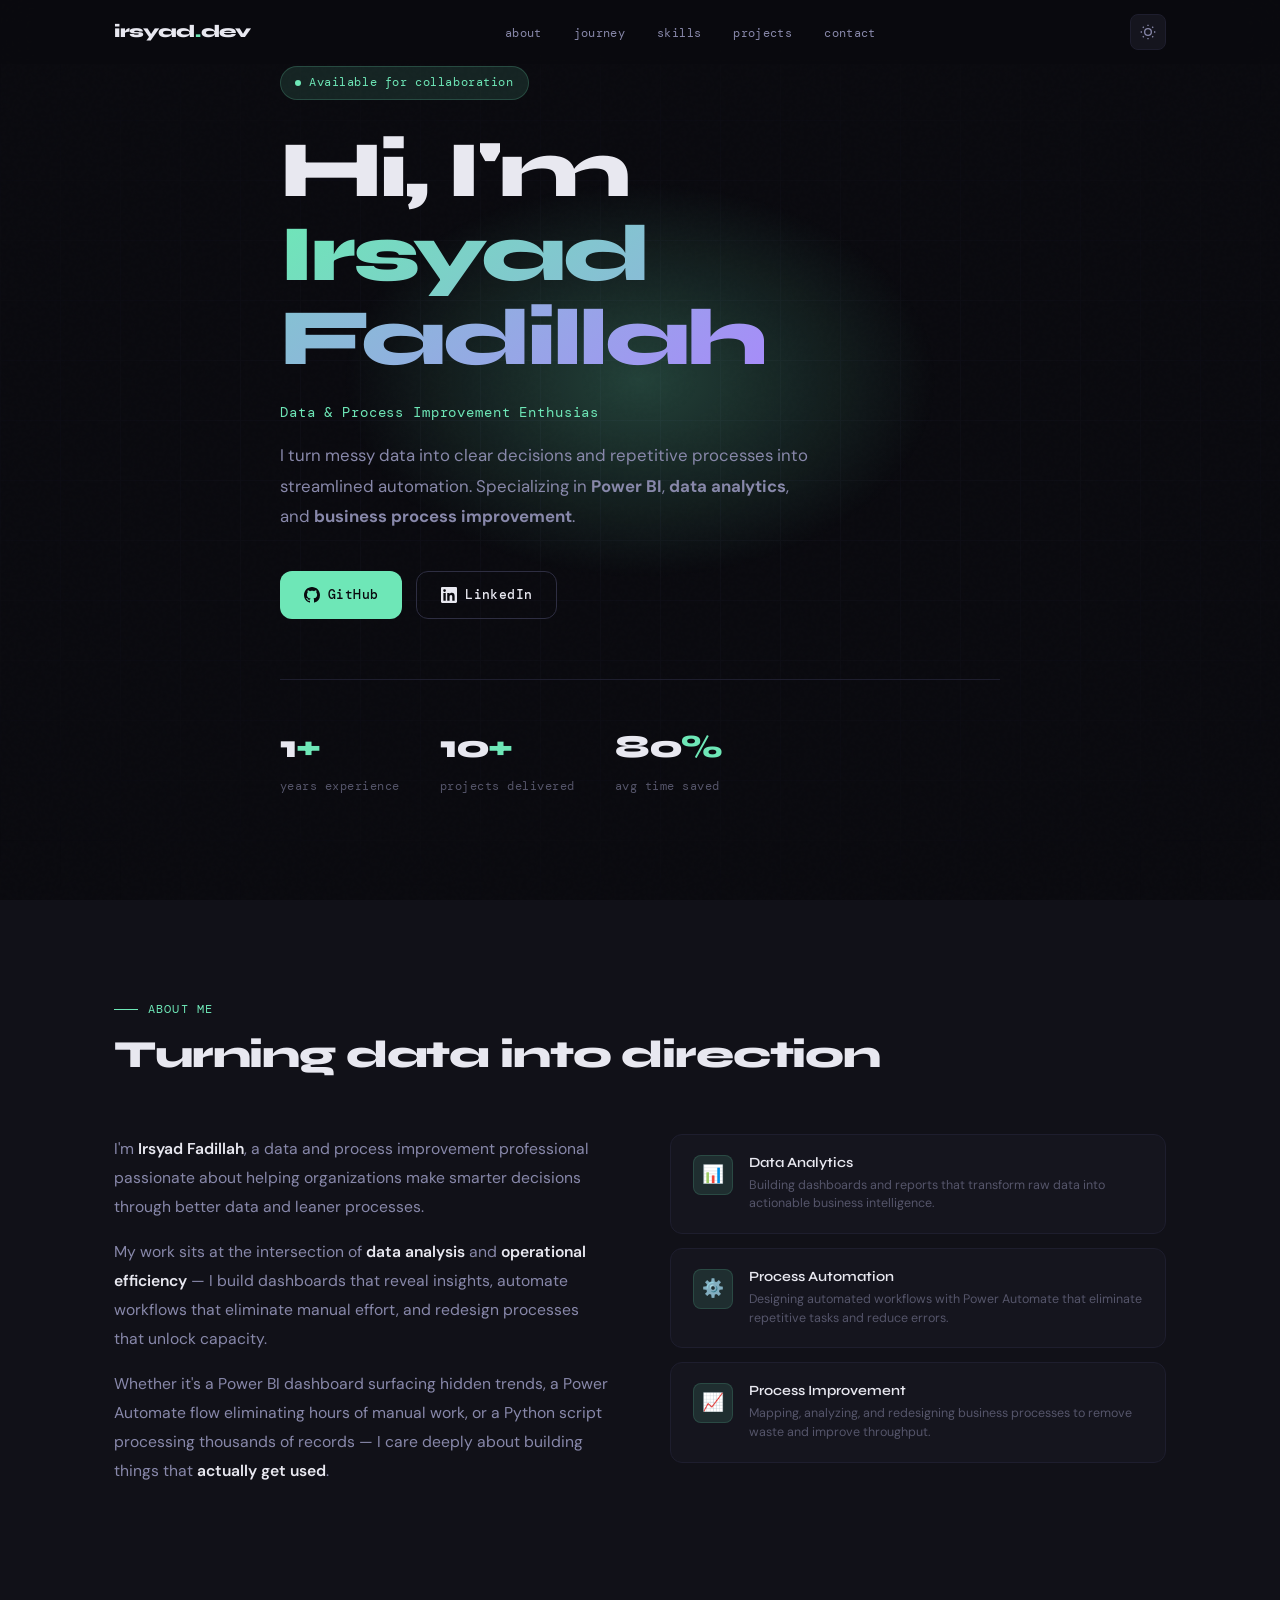
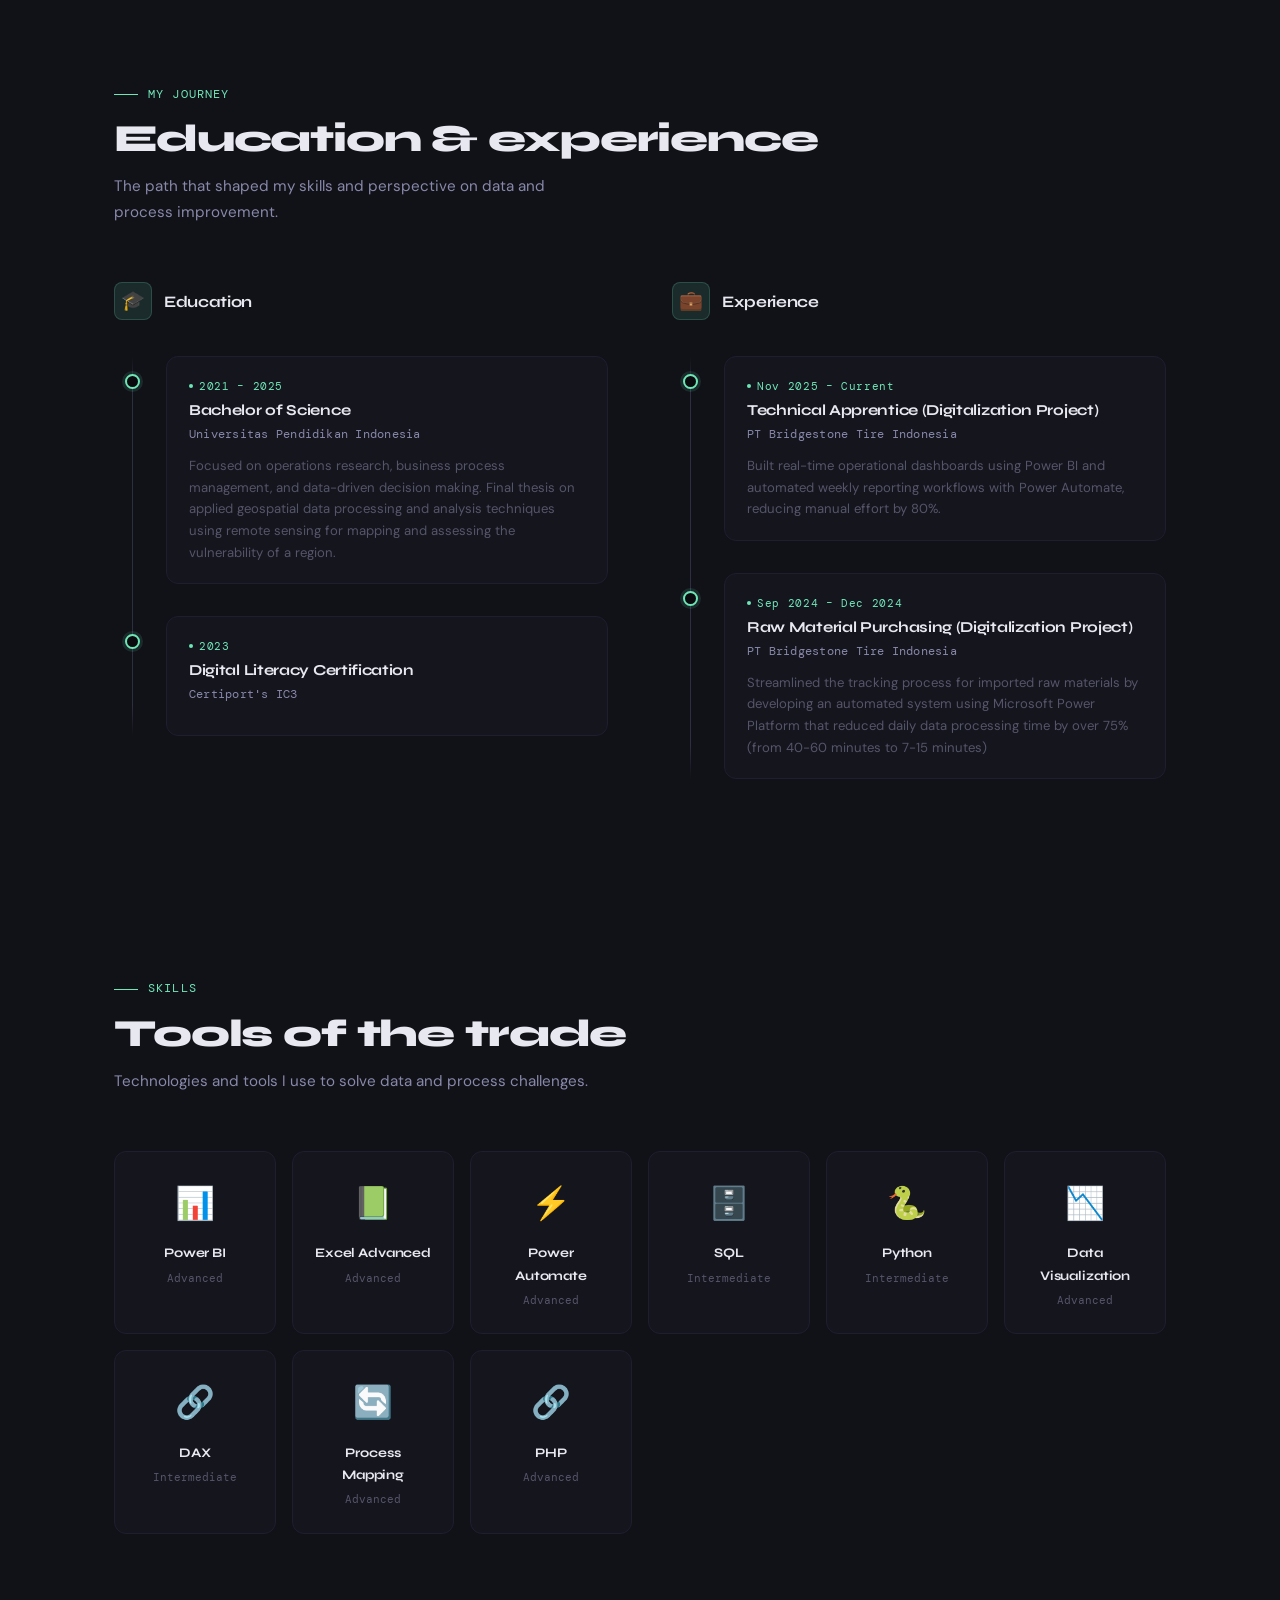
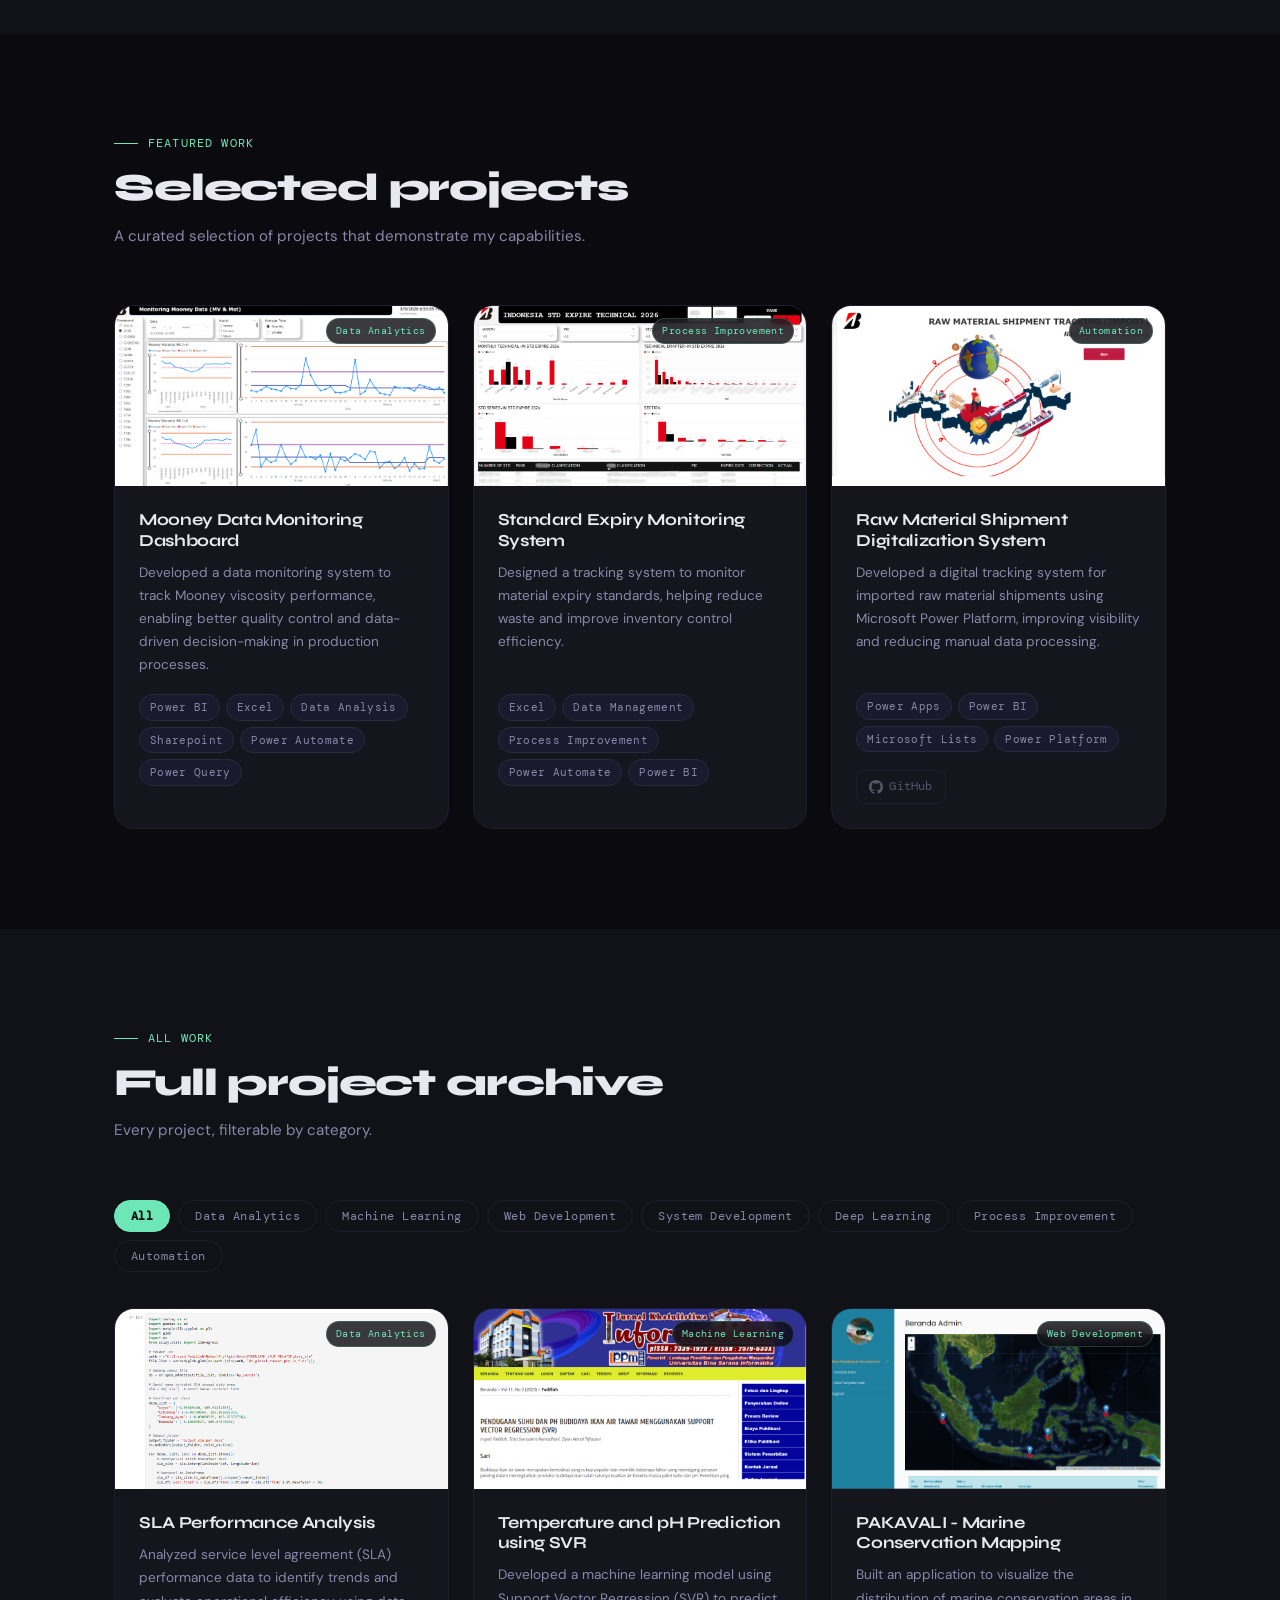
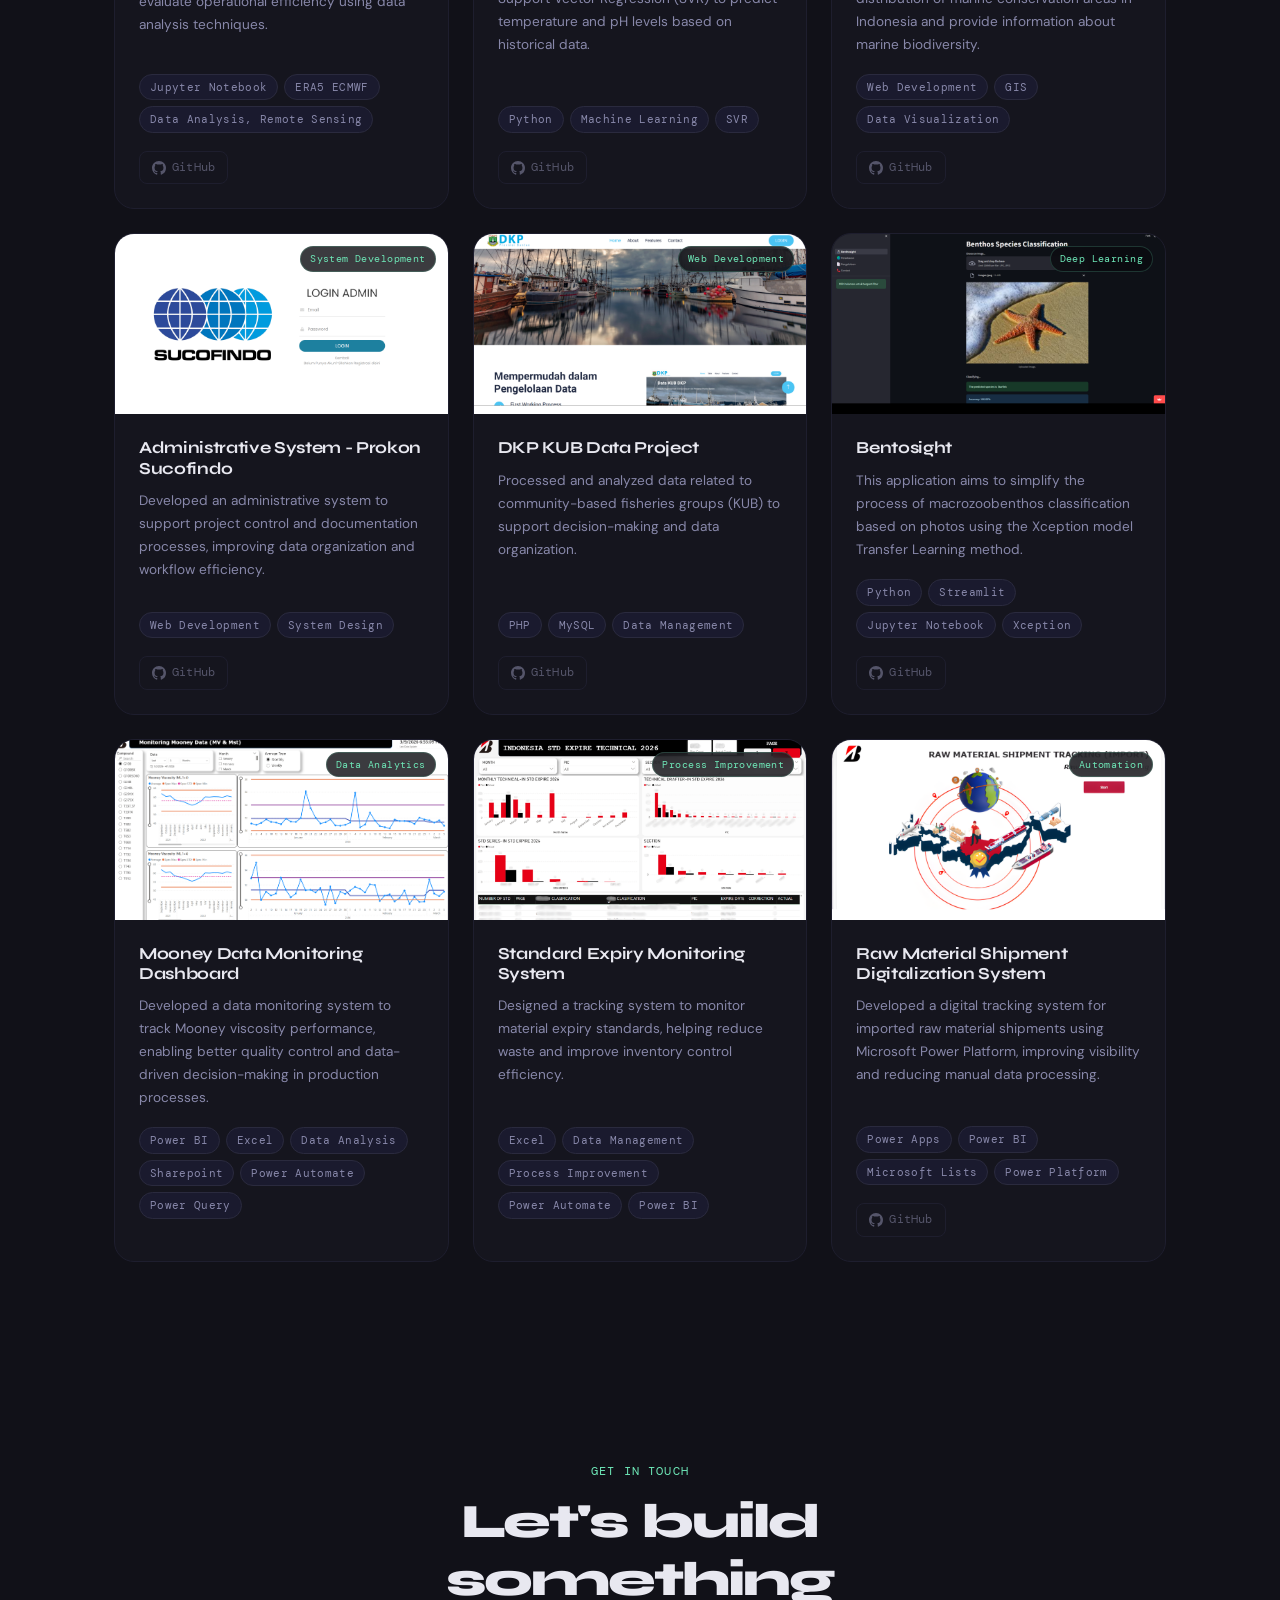
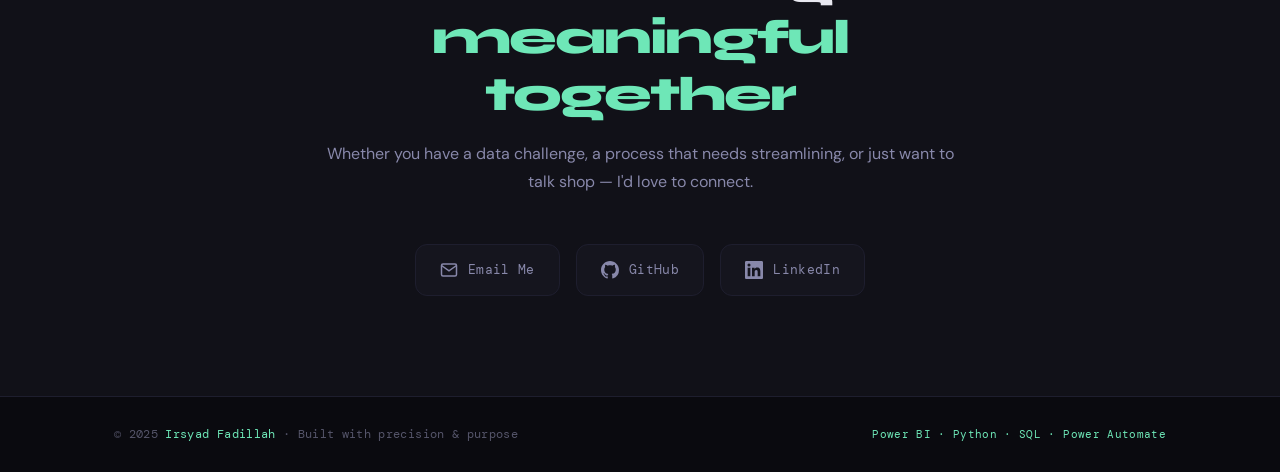
==== commit 5ed2f43a: "update besar" ====
--- a/index.html
+++ b/index.html
@@ -63,22 +63,22 @@
             <svg width="16" height="16" viewBox="0 0 24 24" fill="currentColor"><path d="M12 0C5.37 0 0 5.37 0 12c0 5.31 3.435 9.795 8.205 11.385.6.105.825-.255.825-.57 0-.285-.015-1.23-.015-2.235-3.015.555-3.795-.735-4.035-1.41-.135-.345-.72-1.41-1.23-1.695-.42-.225-1.02-.78-.015-.795.945-.015 1.62.87 1.845 1.23 1.08 1.815 2.805 1.305 3.495.99.105-.78.42-1.305.765-1.605-2.67-.3-5.46-1.335-5.46-5.925 0-1.305.465-2.385 1.23-3.225-.12-.3-.54-1.53.12-3.18 0 0 1.005-.315 3.3 1.23.96-.27 1.98-.405 3-.405s2.04.135 3 .405c2.295-1.56 3.3-1.23 3.3-1.23.66 1.65.24 2.88.12 3.18.765.84 1.23 1.905 1.23 3.225 0 4.605-2.805 5.625-5.475 5.925.435.375.81 1.095.81 2.22 0 1.605-.015 2.895-.015 3.3 0 .315.225.69.825.57A12.02 12.02 0 0 0 24 12c0-6.63-5.37-12-12-12z"/></svg>
             GitHub
           </a>
-          <a href="https://linkedin.com/in/irsyadfadillah" target="_blank" rel="noopener" class="btn btn-outline">
+          <a href="https://www.linkedin.com/in/irsyad-fadillah/" target="_blank" rel="noopener" class="btn btn-outline">
             <svg width="16" height="16" viewBox="0 0 24 24" fill="currentColor"><path d="M20.447 20.452h-3.554v-5.569c0-1.328-.027-3.037-1.852-3.037-1.853 0-2.136 1.445-2.136 2.939v5.667H9.351V9h3.414v1.561h.046c.477-.9 1.637-1.85 3.37-1.85 3.601 0 4.267 2.37 4.267 5.455v6.286zM5.337 7.433a2.062 2.062 0 0 1-2.063-2.065 2.064 2.064 0 1 1 2.063 2.065zm1.782 13.019H3.555V9h3.564v11.452zM22.225 0H1.771C.792 0 0 .774 0 1.729v20.542C0 23.227.792 24 1.771 24h20.451C23.2 24 24 23.227 24 22.271V1.729C24 .774 23.2 0 22.222 0h.003z"/></svg>
             LinkedIn
           </a>
         </div>
         <div class="hero-stats">
           <div class="stat-item">
-            <div class="stat-num">3<span>+</span></div>
+            <div class="stat-num">1<span>+</span></div>
             <div class="stat-label">years experience</div>
           </div>
           <div class="stat-item">
-            <div class="stat-num">20<span>+</span></div>
+            <div class="stat-num">10<span>+</span></div>
             <div class="stat-label">projects delivered</div>
           </div>
           <div class="stat-item">
-            <div class="stat-num">70<span>%</span></div>
+            <div class="stat-num">80<span>%</span></div>
             <div class="stat-label">avg time saved</div>
           </div>
         </div>
@@ -218,6 +218,11 @@
           <div class="skill-name">Process Mapping</div>
           <div class="skill-level">Advanced</div>
         </div>
+        <div class="skill-card reveal reveal-delay-3">
+          <span class="skill-icon">🔗</span>
+          <div class="skill-name">PHP</div>
+          <div class="skill-level">Advanced</div>
+        </div>
       </div>
     </div>
   </section>
@@ -262,7 +267,7 @@
           Whether you have a data challenge, a process that needs streamlining, or just want to talk shop — I'd love to connect.
         </p>
         <div class="contact-links reveal">
-          <a href="mailto:irsyad.fadillah@email.com" class="contact-link">
+          <a href="mailto:irsfadill11@email.com" class="contact-link">
             <svg viewBox="0 0 24 24" fill="none" stroke="currentColor" stroke-width="2"><path d="M4 4h16c1.1 0 2 .9 2 2v12c0 1.1-.9 2-2 2H4c-1.1 0-2-.9-2-2V6c0-1.1.9-2 2-2z"/><polyline points="22,6 12,13 2,6"/></svg>
             Email Me
           </a>
@@ -270,7 +275,7 @@
             <svg viewBox="0 0 24 24" fill="currentColor"><path d="M12 0C5.37 0 0 5.37 0 12c0 5.31 3.435 9.795 8.205 11.385.6.105.825-.255.825-.57 0-.285-.015-1.23-.015-2.235-3.015.555-3.795-.735-4.035-1.41-.135-.345-.72-1.41-1.23-1.695-.42-.225-1.02-.78-.015-.795.945-.015 1.62.87 1.845 1.23 1.08 1.815 2.805 1.305 3.495.99.105-.78.42-1.305.765-1.605-2.67-.3-5.46-1.335-5.46-5.925 0-1.305.465-2.385 1.23-3.225-.12-.3-.54-1.53.12-3.18 0 0 1.005-.315 3.3 1.23.96-.27 1.98-.405 3-.405s2.04.135 3 .405c2.295-1.56 3.3-1.23 3.3-1.23.66 1.65.24 2.88.12 3.18.765.84 1.23 1.905 1.23 3.225 0 4.605-2.805 5.625-5.475 5.925.435.375.81 1.095.81 2.22 0 1.605-.015 2.895-.015 3.3 0 .315.225.69.825.57A12.02 12.02 0 0 0 24 12c0-6.63-5.37-12-12-12z"/></svg>
             GitHub
           </a>
-          <a href="https://linkedin.com/in/irsyadfadillah" target="_blank" rel="noopener" class="contact-link">
+          <a href="https://www.linkedin.com/in/irsyad-fadillah/" target="_blank" rel="noopener" class="contact-link">
             <svg viewBox="0 0 24 24" fill="currentColor"><path d="M20.447 20.452h-3.554v-5.569c0-1.328-.027-3.037-1.852-3.037-1.853 0-2.136 1.445-2.136 2.939v5.667H9.351V9h3.414v1.561h.046c.477-.9 1.637-1.85 3.37-1.85 3.601 0 4.267 2.37 4.267 5.455v6.286zM5.337 7.433a2.062 2.062 0 0 1-2.063-2.065 2.064 2.064 0 1 1 2.063 2.065zm1.782 13.019H3.555V9h3.564v11.452zM22.225 0H1.771C.792 0 0 .774 0 1.729v20.542C0 23.227.792 24 1.771 24h20.451C23.2 24 24 23.227 24 22.271V1.729C24 .774 23.2 0 22.222 0h.003z"/></svg>
             LinkedIn
           </a>
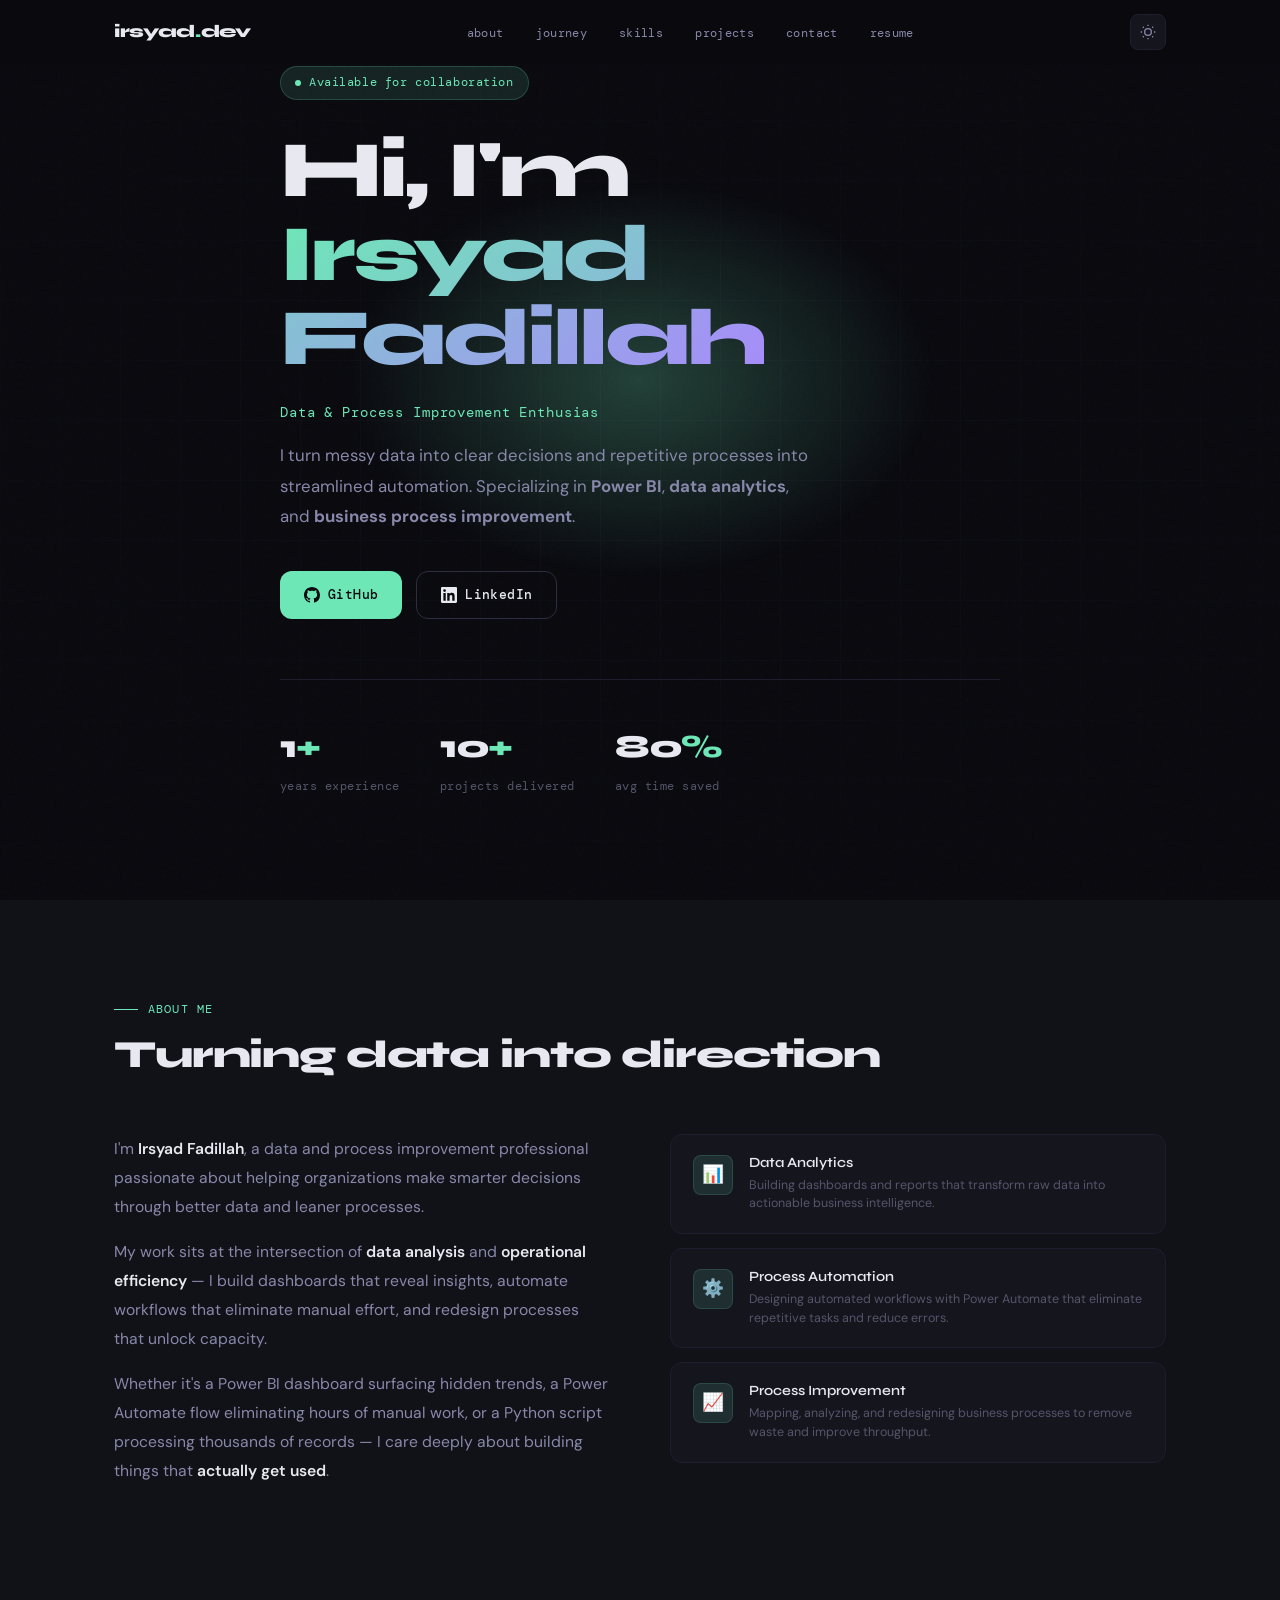
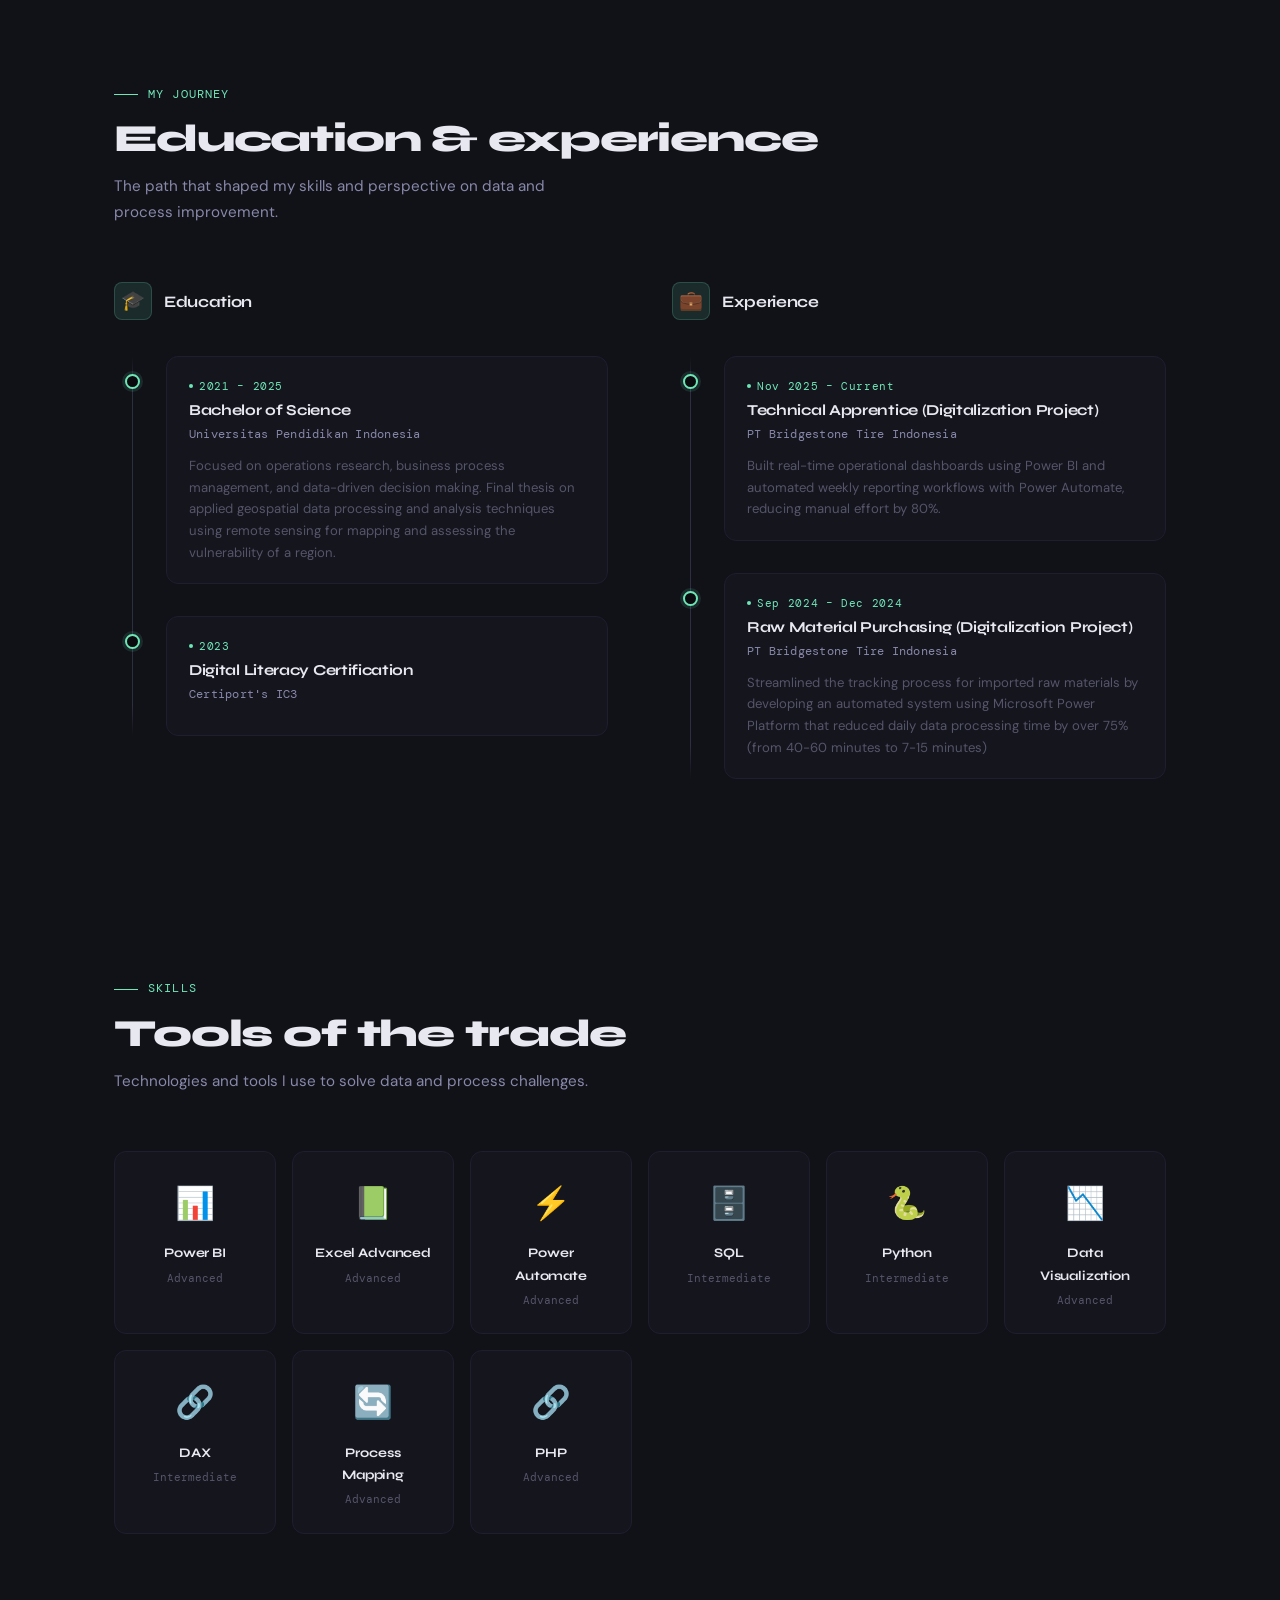
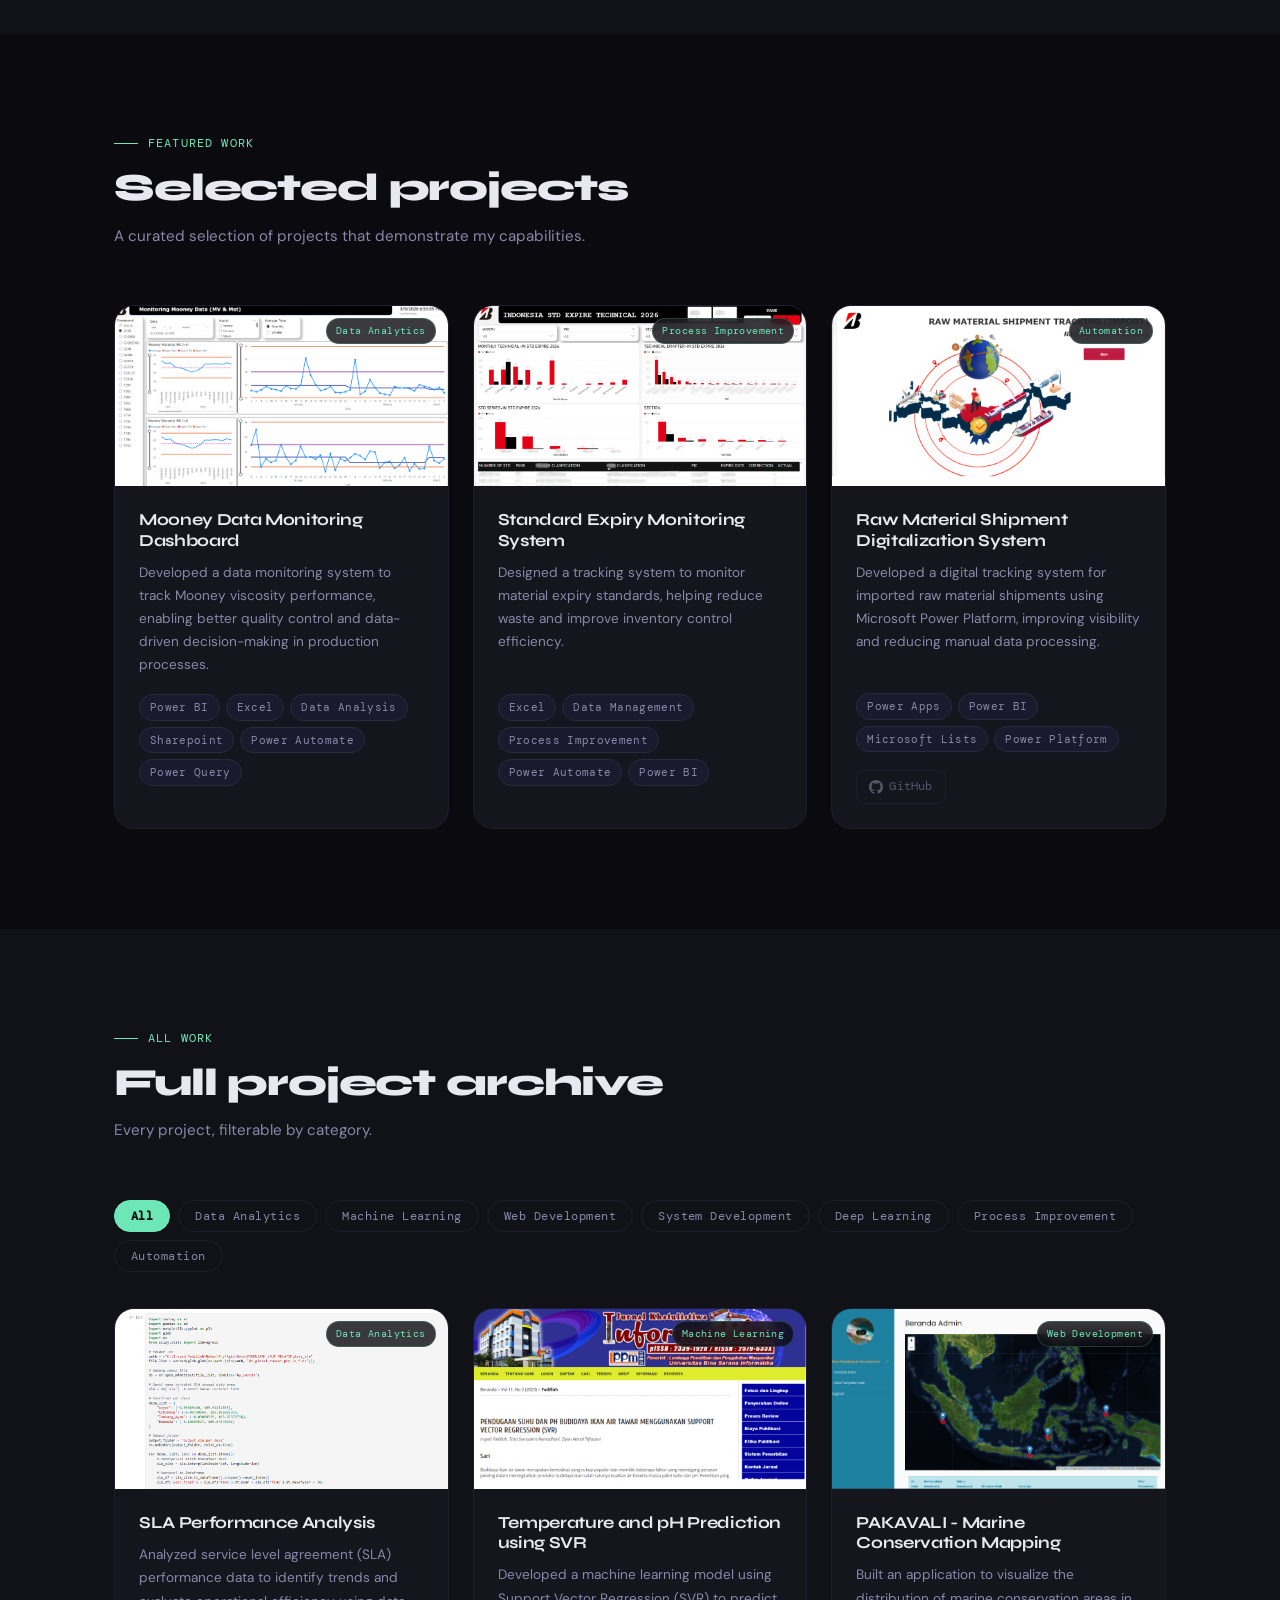
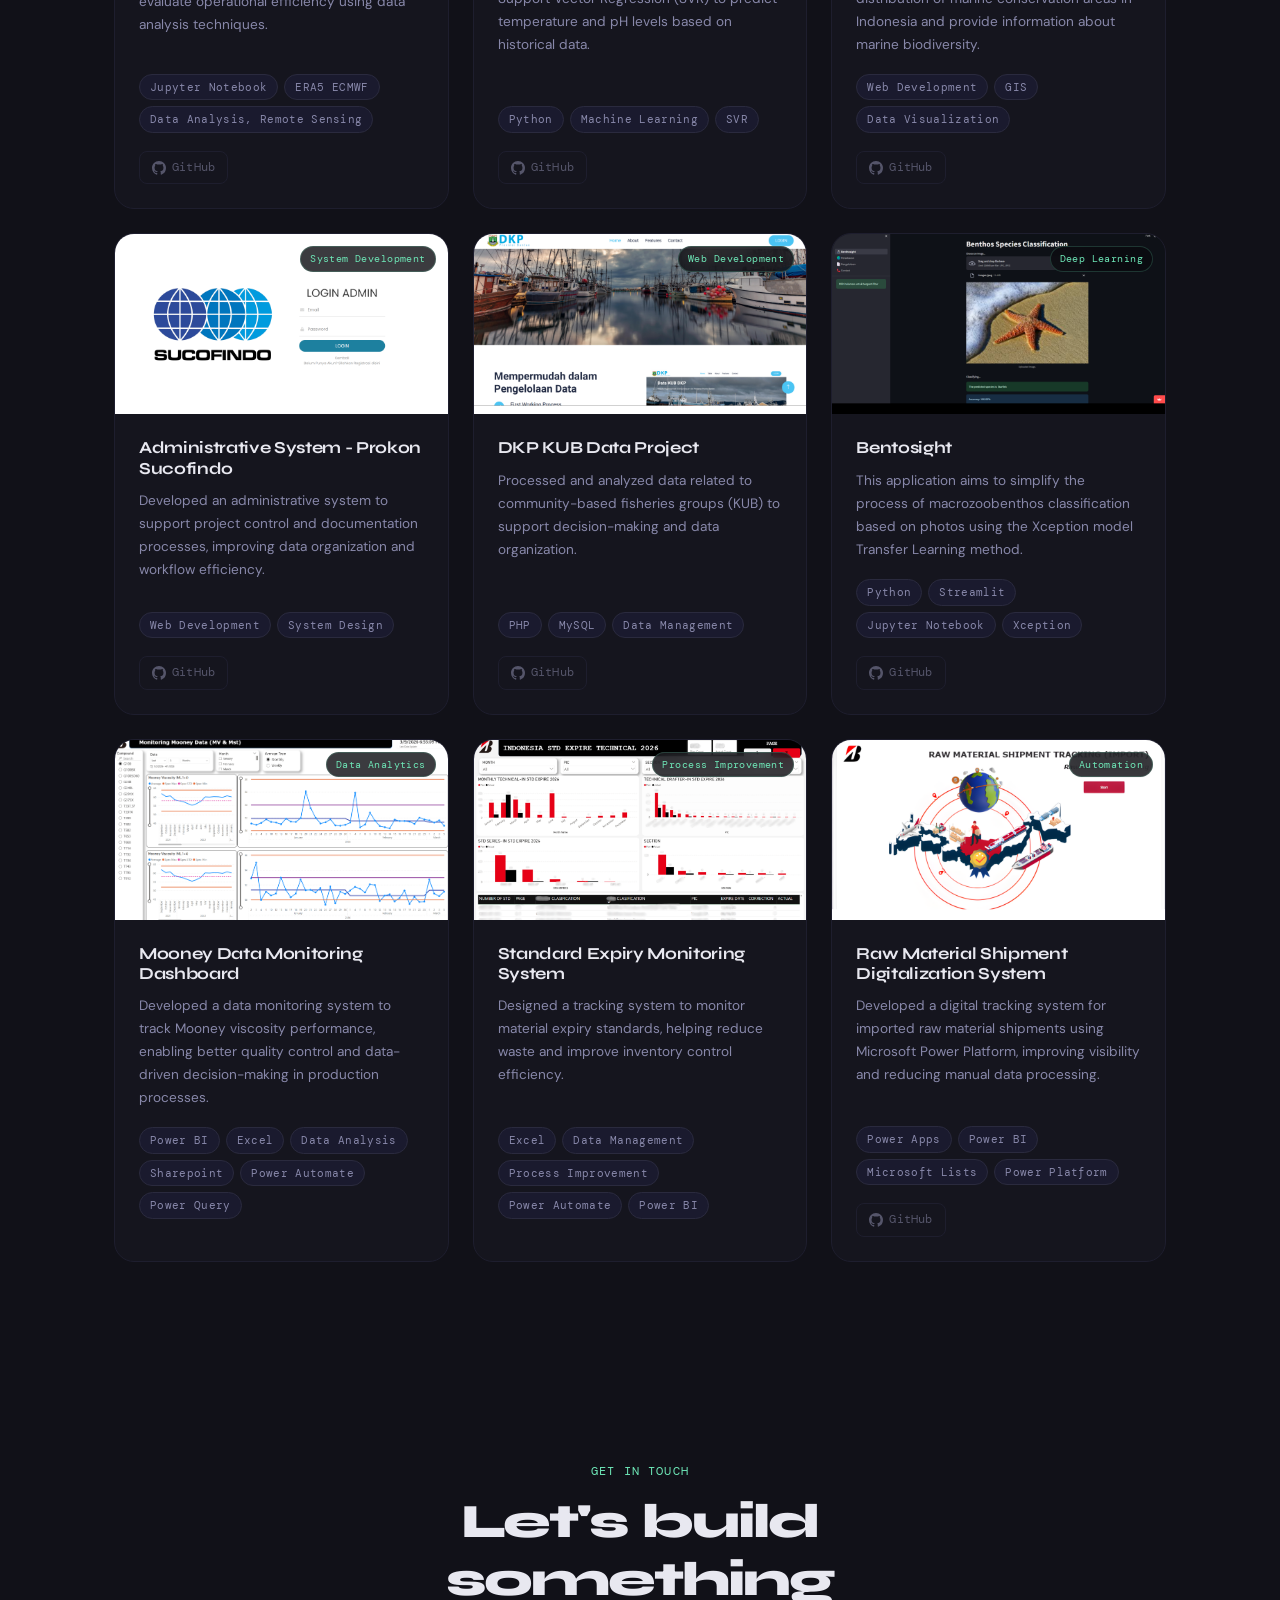
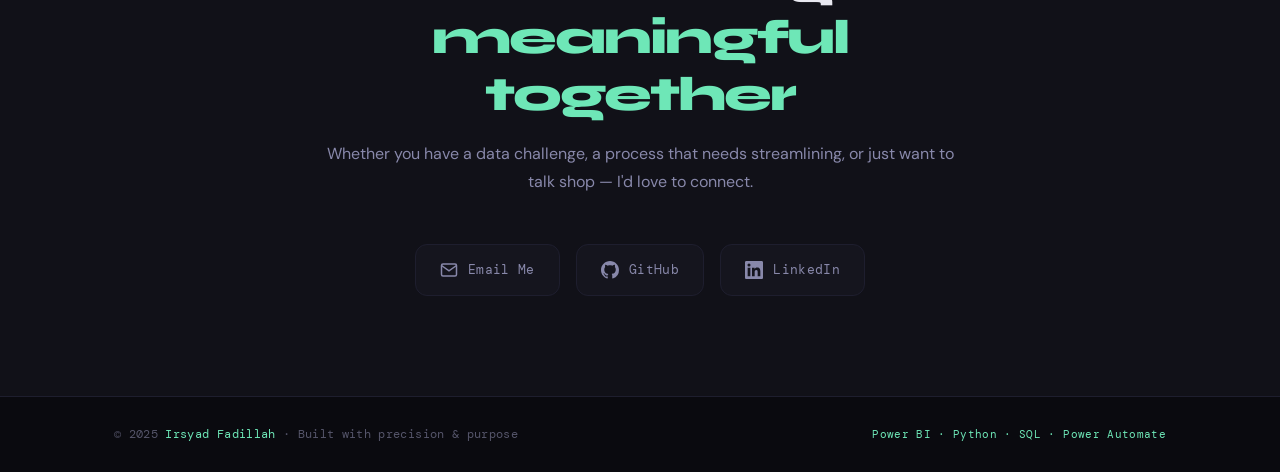
==== commit ced34b75: "update for resume" ====
--- a/index.html
+++ b/index.html
@@ -20,6 +20,7 @@
         <li><a href="#skills">skills</a></li>
         <li><a href="#featured">projects</a></li>
         <li><a href="#contact">contact</a></li>
+        <li><a href="{data,styles,scripts,images}/Irsyad FadillahCV.pdf" target="_blank">resume</a></li>
       </ul>
       <div class="nav-right">
         <button id="themeToggle" class="theme-toggle" title="Toggle theme">
@@ -40,6 +41,7 @@
     <a href="#featured">featured projects</a>
     <a href="#projects">all projects</a>
     <a href="#contact">contact</a>
+    <a href="{data,styles,scripts,images}/Irsyad FadillahCV.pdf" target="_blank">resume</a>
   </div>
 
   <!-- ===== HERO ===== -->
